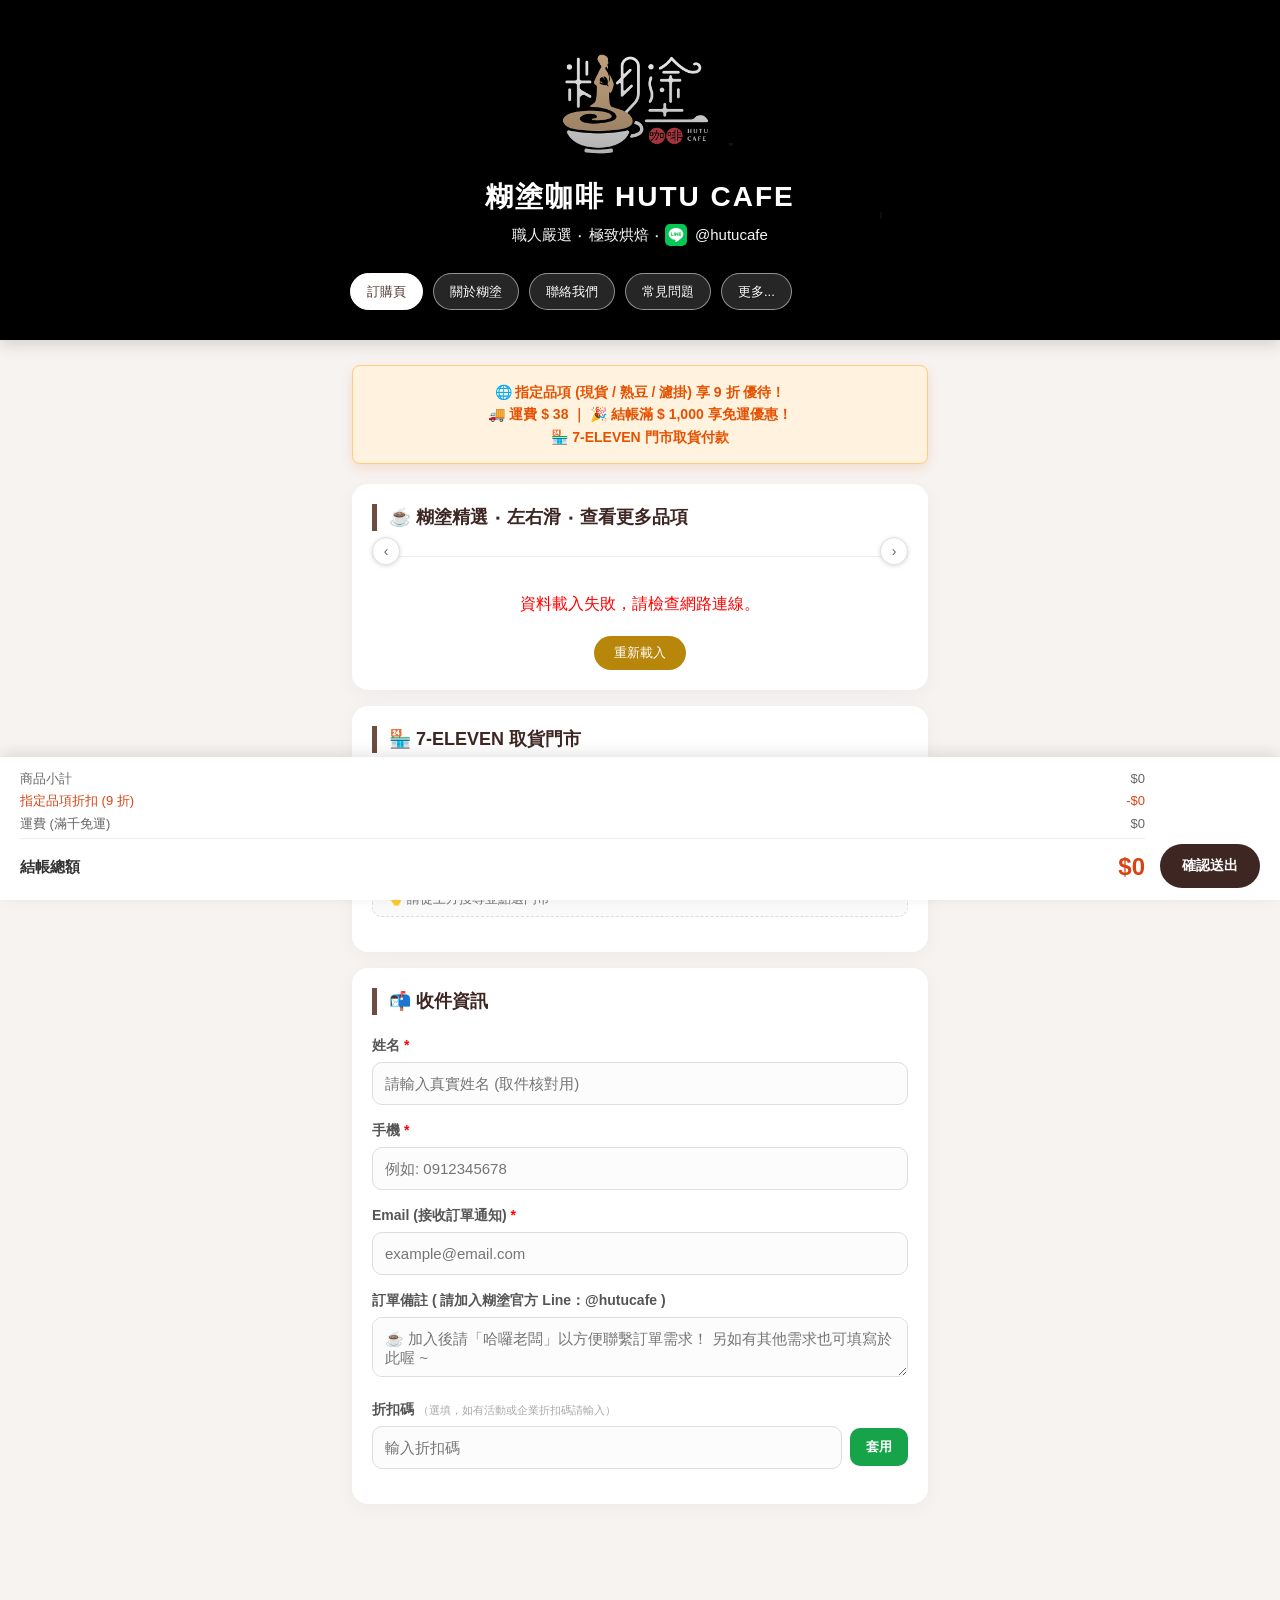
==== index.html @ 379e62fa "Update index.html" ====
<!DOCTYPE html>
<html lang="zh-TW">
<head>
    <meta charset="UTF-8">
    <meta name="viewport" content="width=device-width, initial-scale=1.0">

    <!-- ✅ 基本 SEO -->
    <title>糊塗咖啡 HUTU CAFE | 台灣精品烘豆工坊・職人手烘・線上訂購</title>
    <meta name="description" content="糊塗咖啡 HUTU CAFE，以科學數據烘焙，曾榮獲 Coffee Review 93-94 高分評鑑及咖啡烘烘烘賽事冠軍。提供衣索比亞、哥倫比亞、泰國等精品咖啡豆，支援 7-ELEVEN 門市取貨。">
    <meta name="keywords" content="糊塗咖啡,HUTU CAFE,精品咖啡,手烘咖啡,咖啡豆,烘豆,台灣咖啡,耶加雪菲,衣索比亞,哥倫比亞,線上訂購咖啡">
    <meta name="author" content="糊塗咖啡 HUTU CAFE">
    <meta name="robots" content="index, follow">
    <link rel="canonical" href="https://hutucafe.github.io/index.html">
    <link rel="sitemap" type="application/xml" href="https://hutucafe.github.io/sitemap.xml">

    <!-- ✅ Open Graph（社群/LINE 分享） -->
    <meta property="og:type" content="website">
    <meta property="og:url" content="https://hutucafe.github.io/index.html">
    <meta property="og:title" content="糊塗咖啡 HUTU CAFE | 台灣精品咖啡・職人手烘・線上訂購">
    <meta property="og:description" content="以科學數據烘焙，曾榮獲 Coffee Review 93-94 高分評鑑及咖啡烘烘烘賽事冠軍。衣索比亞、哥倫比亞、泰國精品豆，支援 7-ELEVEN 取貨。">
    <meta property="og:image" content="https://hutucafe.github.io/logo2.jpg">
    <meta property="og:image:width" content="1200">
    <meta property="og:image:height" content="1200">
    <meta property="og:image:type" content="image/jpeg">
    <meta property="og:site_name" content="糊塗咖啡 HUTU CAFE">
    <meta property="og:locale" content="zh_TW">

    <!-- ✅ Twitter Card -->
    <meta name="twitter:card" content="summary_large_image">
    <meta name="twitter:title" content="糊塗咖啡 HUTU CAFE | 台灣精品咖啡・職人手烘">
    <meta name="twitter:description" content="以科學數據烘焙，曾榮獲 Coffee Review 93-94 高分評鑑及咖啡烘烘烘賽事冠軍，衣索比亞、哥倫比亞等精品咖啡豆線上訂購。">
    <meta name="twitter:image" content="https://hutucafe.github.io/logo2.jpg">

    <!-- ✅ 結構化資料 JSON-LD（讓 Google 顯示豐富摘要） -->
    <script type="application/ld+json">
    {
      "@context": "https://schema.org",
      "@type": "Store",
      "name": "糊塗咖啡 HUTU CAFE",
      "alternateName": "HUTU CAFE 烘豆工坊",
      "url": "https://hutucafe.github.io/index.html",
      "logo": "https://hutucafe.github.io/logo2.jpg",
      "image": "https://hutucafe.github.io/logo2.jpg",
      "description": "以科學數據烘焙，曾榮獲 Coffee Review 93-94 高分評鑑及咖啡烘烘烘賽事冠軍。",
      "address": {
        "@type": "PostalAddress",
        "addressCountry": "TW"
      },
      "contactPoint": {
        "@type": "ContactPoint",
        "contactType": "customer service",
        "url": "https://line.me/ti/p/~@hutucafe"
      },
      "sameAs": [
        "https://line.me/ti/p/~@hutucafe"
      ]
    }
    </script>
    <script type="application/ld+json">
    {
      "@context": "https://schema.org",
      "@type": "ItemList",
      "name": "糊塗咖啡精品咖啡豆系列",
      "url": "https://hutucafe.github.io/index.html",
      "itemListElement": [
        { "@type": "ListItem", "position": 1, "name": "衣索比亞精品咖啡豆", "url": "https://hutucafe.github.io/index.html" },
        { "@type": "ListItem", "position": 2, "name": "哥倫比亞精品咖啡豆", "url": "https://hutucafe.github.io/index.html" },
        { "@type": "ListItem", "position": 3, "name": "巴拿馬精品咖啡豆",   "url": "https://hutucafe.github.io/index.html" },
        { "@type": "ListItem", "position": 4, "name": "肯亞精品咖啡豆",     "url": "https://hutucafe.github.io/index.html" },
        { "@type": "ListItem", "position": 5, "name": "泰國精品咖啡豆",     "url": "https://hutucafe.github.io/index.html" },
        { "@type": "ListItem", "position": 6, "name": "各國精品咖啡豆",     "url": "https://hutucafe.github.io/index.html" }
      ]
    }
    </script>

    <link rel="icon" href="logo2.jpg" type="image/jpeg">
    <style>
        /* 基礎樣式重置 */
        * { box-sizing: border-box; margin: 0; padding: 0; font-family: 'PingFang TC', 'Heiti TC', 'Noto Sans TC', sans-serif; }
        body { background-color: #f7f3f0; color: #333; line-height: 1.5; padding-bottom: 160px; }
        
        /* 頁首設計 */
        header { 
            position: relative;
            background-image: url('bg.jpg');
            background-size: auto 100%; 
            background-position: center center; 
            background-repeat: no-repeat;
            background-color: #000; 
            height: 340px; 
            display: flex;
            align-items: flex-end; 
            justify-content: center;
            padding: 20px; 
            box-shadow: 0 4px 15px rgba(0,0,0,0.15); 
            margin-bottom: 25px; 
            border-top: 6px solid #000; 
        }

        header::before {
            content: '';
            position: absolute;
            top: 0; left: 0; right: 0; bottom: 0;
            background: linear-gradient(to bottom, rgba(0,0,0,0) 10%, rgba(0,0,0,0.3) 50%, rgba(0,0,0,0.85) 100%);
        }
        
        .header-inner { 
            width: 100%;
            max-width: 600px; 
            position: relative; 
            text-align: center; 
            z-index: 1; 
            padding-bottom: 5px; 
        }

        .header-inner h1 { font-size: 28px; color: #fff; margin-bottom: 6px; letter-spacing: 2px; text-shadow: 0 2px 5px rgba(0,0,0,0.6); }
        .header-inner p { color: #f5f5f5; font-size: 15px; margin-bottom: 20px; text-shadow: 0 1px 4px rgba(0,0,0,0.6); }

        .line-link { color: inherit; text-decoration: none; transition: 0.3s; display: inline-block; }
        .line-link:hover { opacity: 0.75; transform: scale(1.02); }
        .line-img-icon { width: 22px; height: auto; vertical-align: middle; margin-right: 4px; position: relative; top: -2px; filter: drop-shadow(0 1px 2px rgba(0,0,0,0.5)); }

        /* 主導覽列 */
        .main-nav { display: flex; justify-content: flex-start; overflow-x: auto; gap: 10px; padding: 5px 10px; scrollbar-width: none; -webkit-overflow-scrolling: touch; }
        .main-nav::-webkit-scrollbar { display: none; }

        .nav-item { 
            flex: none; text-decoration: none; font-size: 13px; color: #fff; padding: 8px 16px; 
            border: 1px solid rgba(255, 255, 255, 0.5); border-radius: 20px; 
            background-color: rgba(255, 255, 255, 0.15); backdrop-filter: blur(8px); -webkit-backdrop-filter: blur(8px); 
            transition: 0.3s; white-space: nowrap; text-shadow: 0 1px 2px rgba(0,0,0,0.3);
        }
        /* 這裡新增了 .active 判斷，確保與其他頁面一致 */
        .nav-item:hover, .nav-item.active { background-color: #fff; color: #4e342e; border-color: #fff; text-shadow: none; box-shadow: 0 4px 10px rgba(0,0,0,0.2); }

        @media (max-width: 600px) {
            header { height: 280px; padding: 15px; background-size: cover; }
            .header-inner h1 { font-size: 24px; }
            .header-inner p { font-size: 13px; margin-bottom: 15px; }
            .nav-item { padding: 6px 12px; font-size: 12px; }
        }

        /* 容器與區塊 */
        .container { max-width: 600px; margin: 0 auto; padding: 0 12px; }
        .section { background: #fff; border-radius: 16px; padding: 20px; margin-bottom: 16px; box-shadow: 0 4px 20px rgba(0,0,0,0.04); }
        .section-title { font-size: 18px; font-weight: bold; border-left: 5px solid #6d4c41; padding-left: 12px; margin-bottom: 20px; color: #3e2723; }
        
        /* 產品頁籤 */
        .tabs-wrapper { position: relative; margin-bottom: 15px; }
        .tabs-container { display: flex; overflow-x: auto; border-bottom: 1px solid #eee; gap: 10px; padding-bottom: 5px; scrollbar-width: none; scroll-behavior: smooth; -webkit-overflow-scrolling: touch; cursor: grab; user-select: none; }
        .tabs-container::-webkit-scrollbar { display: none; }
        .tabs-container.dragging { cursor: grabbing; }
        .tabs-arrow { display: none; position: absolute; top: 50%; transform: translateY(-60%); background: #fff; border: 1px solid #e0e0e0; border-radius: 50%; width: 28px; height: 28px; font-size: 14px; cursor: pointer; align-items: center; justify-content: center; z-index: 5; box-shadow: 0 1px 4px rgba(0,0,0,0.15); padding: 0; color: #666; }
        .tabs-arrow:hover { background: #f5f0eb; }
        .tabs-arrow.left { left: 0; }
        .tabs-arrow.right { right: 0; }
        @media (hover: hover) and (pointer: fine) { .tabs-arrow { display: flex; } .tabs-container { padding-left: 32px; padding-right: 32px; } }
        .tab-btn { flex: none; padding: 8px 16px; background: #fff; border: 1px solid #e0e0e0; border-radius: 20px; font-size: 14px; color: #666; cursor: pointer; transition: 0.3s; }
        .tab-btn.active { background: #b8860b; color: #fff; font-weight: bold; border-color: #b8860b; }

        .promo-banner { 
            background: #fff3e0; border: 1px solid #ffcc80; color: #e65100; padding: 15px 15px; 
            border-radius: 8px; font-size: 14px; font-weight: bold; margin-bottom: 20px; 
            text-align: center; box-shadow: 0 4px 12px rgba(230, 81, 0, 0.15); line-height: 1.6; 
        }

        /* 高質感商品卡片 */
        .modern-card { 
            background: #fff; border-radius: 16px; padding: 0; margin-bottom: 14px; 
            box-shadow: 0 2px 10px rgba(0,0,0,0.03); display: flex; align-items: stretch;
            transition: 0.3s; border: 1px solid #f2f2f2; overflow: hidden;
        }
        .modern-card:hover { border-color: #e0e0e0; box-shadow: 0 6px 16px rgba(0,0,0,0.06); transform: translateY(-1px); }
        
        .card-left { flex: 1; padding-right: 12px; }
        
        /* 第一列：標題、烘焙度 */
        .card-title { font-size: 17px; font-weight: 800; color: #333; margin-bottom: 6px; display: flex; align-items: center; flex-wrap: wrap; gap: 6px; line-height: 1.4; }
        
        /* 七段烘焙度色塊 */
        .roast-badge { font-size: 12px; padding: 3px 6px; border-radius: 4px; font-weight: bold; white-space: nowrap; }
        .roast-1-el { background: #f5eedc; color: #5d4037; border: 1px solid #eaddcc; } 
        .roast-2-l { background: #e8d5c4; color: #5d4037; } 
        .roast-3-ml { background: #d2a679; color: #fff; } 
        .roast-4-m { background: #ab7a4b; color: #fff; } 
        .roast-5-md { background: #734a26; color: #fff; } 
        .roast-6-d { background: #4a2c11; color: #fff; } 
        .roast-7-ed { background: #261508; color: #fff; } 
        .roast-default { background: #eee; color: #666; }

        /* 第二列：產區｜品種｜處理法 */
        .card-meta { 
            font-size: clamp(11px, 3vw, 13px); color: #777; font-weight: 500; margin-bottom: 6px; letter-spacing: 0.3px;
            line-height: 1.4;
        }

        /* 第三列：風味標籤 */
        .card-tags { display: flex; flex-wrap: wrap; gap: 4px; align-items: center; }
        .modern-tag { font-size: clamp(10px, 2.8vw, 12px); padding: 2px 7px; border-radius: 4px; background: #fdfbf8; border: 1px solid #efe6de; color: #8a6341; white-space: nowrap; }
        
        /* 右側價格與控制鈕 */
        .card-right { display: flex; flex-direction: column; align-items: flex-end; justify-content: center; min-width: 90px; }
        .card-price { font-size: clamp(16px, 5vw, 20px); font-weight: 900; color: #b77b3b; display: flex; align-items: baseline; gap: 2px; margin-bottom: 6px; flex-wrap: wrap; }
        .card-price .unit { font-size: clamp(10px, 3vw, 11px); color: #999; font-weight: normal; }
        
        .modern-qty { display: flex; border: 1px solid #e0e0e0; border-radius: 20px; overflow: hidden; height: clamp(28px, 8vw, 34px); width: clamp(80px, 22vw, 96px); background: #fff; flex-shrink: 0; }
        .modern-qty button { flex: 1; background: transparent; border: none; font-size: clamp(15px, 4.5vw, 18px); color: #777; cursor: pointer; transition: 0.2s; display: flex; align-items: center; justify-content: center; }
        .modern-qty button:hover:not(:disabled) { background: #f5f5f5; color: #333; }
        .modern-qty button:disabled { color: #ccc; cursor: not-allowed; }
        .modern-qty input { width: clamp(32px, 8vw, 40px); text-align: center; border: none; border-left: 1px solid #e0e0e0; border-right: 1px solid #e0e0e0; font-size: clamp(12px, 3.5vw, 14px); font-weight: bold; color: #333; background: transparent; padding: 0; }

        /* 統一卡片樣式：左圖右文 */
        .modern-card { flex-direction: row !important; align-items: stretch; padding: 0 !important; overflow: hidden; }
        .card-thumb { width: clamp(100px, 28vw, 130px); min-width: clamp(100px, 28vw, 130px); flex-shrink: 0; align-self: stretch; cursor: pointer; background: #f5f0eb; display: flex; flex-direction: column; align-items: center; justify-content: flex-start; padding-top: 10px; }
        .card-thumb img { width: clamp(88px, 24vw, 112px); height: clamp(88px, 24vw, 112px); object-fit: contain; display: block; flex-shrink: 0; border-radius: 8px; }
        .card-thumb:hover img { opacity: 0.88; }
        .card-thumb-badges { width: 100%; display: flex; align-items: center; justify-content: center; gap: 3px; padding: 5px 6px 7px; flex-wrap: wrap; }
        .card-body { flex: 1; padding: 10px 12px 12px 14px; display: flex; flex-direction: column; justify-content: space-between; min-width: 0; gap: 6px; }
        .card-top-row { display: flex; align-items: flex-start; justify-content: space-between; gap: 6px; margin-bottom: 3px; }
        .card-name { font-size: clamp(13px, 3.8vw, 15.5px); font-weight: 600; color: var(--color-text-primary); line-height: 1.4; margin-bottom: 4px; }
        .card-badges { display: flex; flex-direction: row; align-items: center; gap: 4px; flex-shrink: 0; }
        .badge-roast { font-size: clamp(9px, 2.5vw, 11px); padding: 3px 8px; border-radius: 4px; font-weight: 600; background: #e8d5c4; color: #5d4037; white-space: nowrap; }
        .badge-normal { font-size: clamp(9px, 2.5vw, 11px); font-weight: 700; padding: 3px 8px; border-radius: 4px; background: #edf7ed; border: 0.5px solid #c8e6c9; color: #2e7d32; white-space: nowrap; }
        .badge-warning { font-size: clamp(9px, 2.5vw, 11px); font-weight: 700; padding: 3px 8px; border-radius: 4px; background: #ffebee; border: 0.5px solid #ffcdd2; color: #c62828; white-space: nowrap; }
        .badge-out { font-size: clamp(9px, 2.5vw, 11px); font-weight: 700; padding: 3px 8px; border-radius: 4px; background: #f5f5f5; border: 0.5px solid #ddd; color: #999; white-space: nowrap; }
        .card-bottom { display: flex; align-items: center; justify-content: space-between; gap: 8px; flex-wrap: wrap; margin-top: 2px; }
        /* Lightbox */
        .lightbox { display: none; position: fixed; inset: 0; background: rgba(0,0,0,0.75); z-index: 9999; align-items: center; justify-content: center; padding: 30px; }
        .lightbox.open { display: flex; }
                .lightbox-inner { background: #fff; border-radius: 16px; width: 100%; max-width: 400px; overflow: hidden; position: relative; max-height: 92vh; overflow-y: auto; }
        @media (hover: hover) and (pointer: fine) { .lightbox-inner { max-width: 350px; max-height: 88vh; } }
                        .lightbox-img { width: 100%; max-height: 400px; min-height: 200px; object-fit: contain; background: #f5f0eb; display: block; }
        @media (hover: hover) and (pointer: fine) { .lightbox-img { max-height: 350px; } }
        .lightbox-body { padding: 10px 16px 10px; }
        .lightbox-title { font-size: 15px; font-weight: 500; color: #333; margin-bottom: 4px; display: flex; align-items: center; flex-wrap: wrap; gap: 5px; }
        .lightbox-meta { font-size: 12px; color: #777; margin-bottom: 8px; }
        .lightbox-tags { display: flex; flex-wrap: wrap; gap: 4px; margin-bottom: 10px; }
        .lightbox-bottom { display: flex; align-items: center; justify-content: space-between; padding-top: 8px; border-top: 1px solid #f0f0f0; }
        .lightbox-price { font-size: 20px; font-weight: 500; color: #b77b3b; }
        .lightbox-price .unit { font-size: 12px; color: #999; font-weight: normal; }
        .lightbox-close { position: absolute; top: 10px; right: 12px; background: rgba(0,0,0,0.45); color: #fff; border: none; border-radius: 50%; width: 28px; height: 28px; font-size: 16px; cursor: pointer; display: flex; align-items: center; justify-content: center; z-index: 10; }
                .lightbox-nav { background: #f0e8e0; color: #6b3a2a; border: none; border-radius: 50%; width: 36px; height: 36px; font-size: 20px; cursor: pointer; display: flex; align-items: center; justify-content: center; flex-shrink: 0; transition: background 0.2s; }
        .lightbox-nav:hover { background: #e0d0c0; }
        .lightbox-nav:disabled { opacity: 0.25; cursor: default; }
        .lightbox-bottom-bar { display: flex; align-items: center; justify-content: space-between; gap: 8px; padding: 10px 14px 14px; }
        .lightbox-back { width: 180px; padding: 8px 10px; background: #6b3a2a; color: #fff; border: none; border-radius: 10px; font-size: 13px; font-weight: 500; cursor: pointer; text-align: center; }
        .lightbox-back:active { background: #4e2a1e; }

        /* 庫存狀態標籤 */
        .stock-container { margin-top: 8px; display: flex; justify-content: flex-end; width: 100%; }
        .stock-normal { background: #edf7ed; border-color: #c8e6c9; color: #2e7d32; font-weight: bold; font-size: 11px; padding: 3px 8px; border-radius: 4px; border-width: 1px; border-style: solid; white-space: nowrap; display: inline-block;}
        .stock-warning { background: #ffebee; border-color: #ffcdd2; color: #c62828; font-weight: bold; font-size: 11px; padding: 3px 8px; border-radius: 4px; border-width: 1px; border-style: solid; white-space: nowrap; display: inline-block;}
        .stock-out { background: #eeeeee; color: #999; border-color: #ccc; font-size: 11px; padding: 3px 8px; border-radius: 4px; border-width: 1px; border-style: solid; white-space: nowrap; display: inline-block;}

        /* 多規格選擇器 */
        .variant-selector { display: flex; flex-wrap: nowrap; overflow-x: auto; gap: 6px; margin: 6px 0 8px; scrollbar-width: none; -webkit-overflow-scrolling: touch; }
        .variant-selector::-webkit-scrollbar { display: none; }
        .variant-btn {
            flex-shrink: 0; font-size: clamp(11px, 3vw, 13px); font-weight: 700; padding: 4px 10px; border-radius: 20px; cursor: pointer;
            border: 2px solid #c9a96e; background: #fff; color: #7a5230; transition: all 0.18s; white-space: nowrap;
        }
        .variant-btn:hover:not(:disabled) { background: #fdf0e4; border-color: #b8860b; }
        .variant-btn.active { background: #b8860b; border-color: #b8860b; color: #fff; }
        .variant-btn:disabled { background: #f9f9f9; border-color: #eee; color: #ccc; cursor: not-allowed; text-decoration: line-through; opacity: 0.6; }

        /* 熱賣排行榜 */
        .ranking-section { margin-bottom: 14px; }
        .ranking-header {
            display: flex; align-items: center; justify-content: space-between;
            margin-bottom: 8px; flex-wrap: wrap; gap: 6px;
        }
        .ranking-title { font-size: 15px; font-weight: 700; color: #6d4c41; }
        .ranking-time-btns { display: flex; gap: 4px; }
        .ranking-time-btn {
            font-size: 11px; font-weight: 600; padding: 3px 9px;
            border-radius: 20px; cursor: pointer; border: 1.5px solid #d4b896;
            background: #fff; color: #7a5230; transition: all 0.15s;
            white-space: nowrap;
        }
        .ranking-time-btn.active { background: #b8860b; border-color: #b8860b; color: #fff; }
.ranking-cols { display: flex; gap: 8px; }
        /* ✅ 調整欄位寬度比例：熟豆給 4 等份，濾掛給 5.5 等份 */
        .ranking-col:first-child { flex: 4; min-width: 0; }
        .ranking-col:last-child { flex: 5; min-width: 0; }
        
        .ranking-col-title {
            font-size: 13px; font-weight: 700; color: #888;
            margin-bottom: 5px; letter-spacing: 0.5px;
        }
        .ranking-list { display: flex; flex-direction: column; gap: 4px; }
        .ranking-item {
            display: flex; align-items: center; gap: 5px; /* 稍微縮小內部間距以爭取空間 */
            background: #fff; border: 1px solid #ede8e2;
            border-radius: 7px; padding: 6px; /* 縮小左右內距 */
        }
        .ranking-medal { font-size: 14px; min-width: 18px; text-align: center; }
        .ranking-num {
            font-size: 12px; font-weight: 700; min-width: 18px;
            text-align: center; color: #bbb;
        }
        .ranking-name { 
            flex: 1; 
            color: #333; 
            font-weight: 500; 
            line-height: 1.3; 
            /* ✅ 使用 clamp 讓字體依據螢幕寬度微調，最小 11px，最大 13px */
            font-size: clamp(11px, 3.2vw, 13px);
            word-break: break-word; /* 確保超長字串能正常換行不撐破版面 */
        }
        .ranking-empty { font-size: 13px; color: #bbb; padding: 6px 0; }

        /* 送出確認 modal */
        .confirm-modal-content {
            background: #fff; border-radius: 16px; padding: 20px 18px;
            max-height: 80vh; overflow-y: auto; width: 100%; max-width: 420px;
        }
        .confirm-item-row { display: flex; justify-content: space-between; padding: 6px 0; border-bottom: 1px solid #f0ece6; font-size: 13px; }
        .confirm-total-row { display: flex; justify-content: space-between; font-size: 15px; font-weight: 700; color: #3e2723; padding-top: 10px; margin-top: 4px; border-top: 2px solid #d7ccc8; }
        @keyframes cartFlash {
            0%   { background: #fff8e1; transform: scale(1.04); }
            100% { background: transparent; transform: scale(1); }
        }
        .cart-flash { animation: cartFlash 0.35s ease-out; }
        .cart-badge {
            display: none; position: fixed; bottom: 180px; right: 16px; z-index: 1100;
            background: #3e2723; color: #fff; border-radius: 50px;
            padding: 8px 14px; font-size: 13px; font-weight: 700;
            box-shadow: 0 3px 12px rgba(0,0,0,0.25); cursor: pointer;
            transition: transform 0.2s; align-items: center; gap: 6px;
        }
        .cart-badge:active { transform: scale(0.95); }
        .cart-badge-count {
            background: #b8860b; color: #fff; border-radius: 50%;
            width: 20px; height: 20px; font-size: 11px; font-weight: 900;
            display: flex; align-items: center; justify-content: center;
        }
        .modern-card.is-sold-out { opacity: 0.90; }
        .modern-card.is-sold-out .card-thumb img { filter: grayscale(45%); }
        .modern-card.is-sold-out .card-name { color: #aaa; }
        .modern-card.is-sold-out .card-price { color: #bbb; }
        .sold-out-overlay {
            position: absolute; inset: 0;
            background: rgba(0,0,0,0.13);
            display: flex; align-items: center; justify-content: center;
            border-radius: 8px 8px 0 0;
        }
        .sold-out-overlay span {
            background: rgba(90,60,30,0.60);
            color: #fff; font-size: 11.5px; font-weight: 700;
            padding: 4px 12px; border-radius: 20px;
            letter-spacing: 1.5px; backdrop-filter: blur(2px);
        }
        .card-thumb { position: relative; }

        /* 頁籤說明區塊 */
        @keyframes noteSlideIn {
            from { opacity: 0; transform: translateY(-10px); }
            to   { opacity: 1; transform: translateY(0); }
        }
        @keyframes noteGlow {
            0%   { box-shadow: 0 2px 8px rgba(184,134,11,0.15); background: linear-gradient(135deg, #fdf3e3 0%, #fde9c4 100%); }
            30%  { box-shadow: 0 0 24px rgba(184,134,11,0.7); background: linear-gradient(135deg, #fff3c0 0%, #ffe082 100%); }
            70%  { box-shadow: 0 0 24px rgba(184,134,11,0.7); background: linear-gradient(135deg, #fff3c0 0%, #ffe082 100%); }
            100% { box-shadow: 0 2px 8px rgba(184,134,11,0.15); background: linear-gradient(135deg, #fdf3e3 0%, #fde9c4 100%); }
        }
        .tab-note {
            border: 1px solid #d4a843;
            border-left: 4px solid #b8860b;
            border-radius: 10px;
            padding: 13px 16px 13px 14px;
            margin-bottom: 16px;
            font-size: 13.5px;
            font-weight: 500;
            color: #4a3000;
            line-height: 1.7;
            white-space: pre-wrap;
            display: none;
            position: relative;
            background: linear-gradient(135deg, #fdf3e3 0%, #fde9c4 100%);
            box-shadow: 0 2px 8px rgba(184,134,11,0.15);
        }
        .tab-note.visible {
            display: flex;
            align-items: flex-start;
            gap: 10px;
            animation: noteSlideIn 0.25s ease-out, noteGlow 1s ease-in-out 0.15s;
        }
        .tab-note-icon { font-size: 22px; flex-shrink: 0; margin-top: 1px; }
        .tab-note-text { flex: 1; }

        /* 載入動畫 */
        .loader-container { display: flex; flex-direction: column; align-items: center; justify-content: center; padding: 40px 0; color: #8d6e63; }
        .spinner { width: 40px; height: 40px; border: 4px solid #f3e5f5; border-top: 4px solid #8d6e63; border-radius: 50%; animation: spin 1s linear infinite; margin-bottom: 15px; }
        @keyframes spin { 0% { transform: rotate(0deg); } 100% { transform: rotate(360deg); } }

        /* 表單樣式 */
        .form-group { margin-bottom: 15px; position: relative; }
        .form-group label { display: block; margin-bottom: 6px; font-size: 14px; font-weight: bold; color: #555; }
        .form-group input, .form-group textarea { width: 100%; padding: 12px; border: 1px solid #ddd; border-radius: 10px; font-size: 15px; background: #fcfcfc; transition: 0.3s; }
        .form-group input:focus, .form-group textarea:focus { outline: none; border-color: #8d6e63; background: #fff; }
        .form-group input[readonly] { background: #f0f0f0; color: #888; cursor: not-allowed; }
        
        .suggestions-list { position: absolute; top: 100%; left: 0; right: 0; background: #fff; border: 1px solid #ddd; border-top: none; max-height: 200px; overflow-y: auto; z-index: 100; list-style: none; border-radius: 0 0 8px 8px; box-shadow: 0 4px 12px rgba(0,0,0,0.1); display: none; margin-top: -4px; }
        .suggestions-list li { padding: 12px; border-bottom: 1px solid #f9f9f9; cursor: pointer; font-size: 14px; line-height: 1.4; }
        .suggestions-list li:hover { background: #fdf8f5; }

        /* 底部結帳列 */
        .bottom-bar { position: fixed; bottom: 0; left: 0; right: 0; background: #fff; padding: 12px 20px; box-shadow: 0 -4px 15px rgba(0,0,0,0.1); display: flex; justify-content: space-between; align-items: flex-end; z-index: 1000; }
        .bottom-bar .total-info { flex: 1; margin-right: 15px; }
        .calc-row { display: flex; justify-content: space-between; font-size: clamp(10px, 3.2vw, 13px); color: #666; margin-bottom: 3px; }
        .calc-row.text-red { color: #d84315; }
        .calc-row.total-row { border-top: 1px solid #eee; margin-top: 5px; padding-top: 10px; align-items: center; }
        .total-label { font-size: clamp(12px, 3.5vw, 15px); font-weight: bold; color: #333; }
        .total-amt { font-size: clamp(16px, 5.5vw, 24px); font-weight: bold; color: #d84315; }
        
        .bottom-bar button { background: #3e2723; color: #fff; border: none; padding: 11px 22px; border-radius: 25px; font-size: clamp(12px, 3.5vw, 14px); font-weight: bold; cursor: pointer; transition: 0.3s; height: 44px; }
        .bottom-bar button:disabled { background: #aaa; cursor: not-allowed; }
        
        #store-status { font-size: 12px; margin-top: 6px; display: block; color: #888; }
        .footer-logo-section { text-align: center; padding: 10px 20px 40px; }
        .footer-logo { width: 270px; max-width: 100%; height: auto; mix-blend-mode: multiply; }

        /* 自訂彈出視窗 */
        .custom-modal { display: none; position: fixed; z-index: 2000; left: 0; top: 0; width: 100%; height: 100%; background-color: rgba(0,0,0,0.6); align-items: center; justify-content: center; padding: 20px; backdrop-filter: blur(3px); }
        .custom-modal.open { display: flex; }
        .modal-content { background-color: #3e2723; color: #fcfcfc; border-radius: 12px; padding: 25px; width: 100%; max-width: 400px; box-shadow: 0 5px 20px rgba(0,0,0,0.3); }
        .modal-content h3 { color: #fff; margin-bottom: 12px; font-size: 18px; border-bottom: 1px solid rgba(255,255,255,0.2); padding-bottom: 12px; text-align: center;}
        .modal-content pre { font-family: inherit; white-space: pre-wrap; font-size: 14px; line-height: 1.6; margin-bottom: 20px; color: #f7f3f0; }
        .modal-content button { background: #d84315; color: #fff; border: none; padding: 12px 0; width: 100%; border-radius: 25px; font-size: 16px; font-weight: bold; cursor: pointer; transition: 0.3s; }
        .modal-content button:hover { background: #bf360c; }
    </style>
</head>
<body>

    <header>
        <div class="header-inner">
            <h1>糊塗咖啡 HUTU CAFE</h1>
            <p>職人嚴選 ‧ 極致烘焙 ‧ 
                <a href="https://lin.ee/6oPqPhD" target="_blank" class="line-link">
                    <img src="line_logo.svg" alt="LINE" class="line-img-icon">
                    @hutucafe
                </a>
            </p>
            
            <nav class="main-nav">
                <a href="index.html" class="nav-item active">訂購頁</a>
                <a href="abouthutu.html" class="nav-item">關於糊塗</a>
                <a href="contactus.html" class="nav-item">聯絡我們</a>
                <a href="faq.html" class="nav-item">常見問題</a>
                <a href="more.html" class="nav-item">更多...</a>
            </nav>
        </div>
    </header>

    <div class="container">
        <div class="promo-banner">
            🌐 指定品項 (現貨 / 熟豆 / 濾掛) 享 <span id="ui-banner-discount"></span> 優待！ <br>
            🚚 運費 $ <span id="ui-banner-fee"></span> ｜ 🎉  結帳滿 $ <span id="ui-banner-free"></span> 享免運優惠！ <br>
            🏪 7-ELEVEN 門市取貨付款
        </div>

        <div id="ranking-section" class="ranking-section" style="display:none;">
            <div class="ranking-header">
                <span class="ranking-title">🔥 熱賣排行</span>
                <div class="ranking-time-btns">
                    <button class="ranking-time-btn" onclick="switchRankingTime(7, this)">7天</button>
                    <button class="ranking-time-btn active" onclick="switchRankingTime(30, this)">30天</button>
                    <button class="ranking-time-btn" onclick="switchRankingTime(90, this)">90天</button>
                    <button class="ranking-time-btn" onclick="switchRankingTime(0, this)">全部</button>
                </div>
            </div>
            <div class="ranking-cols">
                <div class="ranking-col">
                    <div class="ranking-col-title">☕ 熟豆</div>
                    <div id="ranking-roasted" class="ranking-list"></div>
                </div>
                <div class="ranking-col">
                    <div class="ranking-col-title">🧃 濾掛</div>
                    <div id="ranking-drip" class="ranking-list"></div>
                </div>
            </div>
        </div>

        <div class="section">
            <div class="section-title">☕ 糊塗精選 ‧ 左右滑 ‧ 查看更多品項</div>
            <div class="tabs-wrapper">
                <button class="tabs-arrow left" id="tabs-arrow-left" onclick="scrollTabs(-1)">‹</button>
                <div id="tabs-container" class="tabs-container"></div>
                <button class="tabs-arrow right" id="tabs-arrow-right" onclick="scrollTabs(1)">›</button>
            </div>
            <div id="tab-note" class="tab-note"></div>
            <div id="product-list">
                <div class="loader-container">
                    <div class="spinner"></div>
                    <p>正在為您準備最新豆單...</p>
                </div>
            </div>
        </div>

        <div class="section">
            <div class="section-title">🏪 7-ELEVEN 取貨門市</div>

            <!-- 搜尋列 -->
            <div class="form-group" style="margin-bottom:6px;">
                <label>門市搜尋 <span style="color:red">*</span>
                    <span style="font-size:11px; color:#aaa; font-weight:400; margin-left:4px;">輸入門市名稱、店號或地址</span>
                </label>
                <div style="display:flex; gap:8px; align-items:center;">
                    <input type="text" id="store-search" placeholder="🔍  例：集寶、142917、台北市中正區..." autocomplete="off" style="flex:1;">
                    <button type="button" id="nearby-btn" onclick="showFavAndNearby()"
                        style="flex-shrink:0; padding:9px 12px; background:#fff8f0; color:#b8860b;
                               border:1.5px solid #e8c97a; border-radius:10px; font-size:12px;
                               font-weight:700; cursor:pointer; white-space:nowrap; line-height:1.3;">
                        ⭐常用<br>📍附近
                    </button>
                </div>
                <span id="store-status" style="font-size:11px;"></span>
                <ul id="store-suggestions" class="suggestions-list"></ul>
            </div>

            <!-- 已選門市 -->
            <div class="form-group" style="margin-top:4px;">
                <input type="text" id="store-info" readonly placeholder="👆 請從上方搜尋並點選門市"
                    style="background:#fafafa; color:#555; font-size:13px; border:1.5px dashed #ddd; border-radius:10px; padding:10px 14px;">
                <input type="hidden" id="selected-store-id">
            </div>
        </div>

        <div class="section">
            <div class="section-title">📬 收件資訊</div>
            <div class="form-group">
                <label>姓名 <span style="color:red">*</span></label>
                <input type="text" id="buyer-name" placeholder="請輸入真實姓名 (取件核對用)" oninput="onNameInput()">
                <span id="vip-badge" style="display:none; margin-top:4px; font-size:12px; font-weight:700; color:#2e7d32; background:#e8f5e9; border-radius:12px; padding:2px 10px;"></span>
            </div>
            <div class="form-group">
                <label>手機 <span style="color:red">*</span></label>
                <input type="tel" id="buyer-phone" placeholder="例如: 0912345678" maxlength="10" oninput="onPhoneInput()">
                <span id="phone-hint" style="font-size:11px; margin-top:3px; display:none;"></span>
            </div>
            <div class="form-group">
                <label>Email (接收訂單通知) <span style="color:red">*</span></label>
                <input type="email" id="buyer-email" placeholder="example@email.com" required oninput="onEmailInput()">
                <span id="email-hint" style="font-size:11px; margin-top:3px; display:none;"></span>
            </div>
            <div class="form-group">
                <label>訂單備註 ( 請加入糊塗官方 Line：@hutucafe )</label>
                <textarea id="buyer-notes" rows="2" placeholder="☕ 加入後請「哈囉老闆」以方便聯繫訂單需求！ 另如有其他需求也可填寫於此喔 ~ "></textarea>
            </div>
            <div class="form-group" id="coupon-area">
                <label>折扣碼 <span style="font-size:11px;font-weight:400;color:#aaa;">（選填，如有活動或企業折扣碼請輸入）</span></label>
                <div style="display:flex;gap:8px;align-items:center;">
                    <input type="text" id="coupon-input" placeholder="輸入折扣碼" style="flex:1;text-transform:uppercase;" oninput="this.value=this.value.toUpperCase()">
                    <button type="button" onclick="validateCouponInput()" id="coupon-validate-btn"
                        style="flex-shrink:0;padding:10px 16px;background:#16a34a;color:#fff;border:none;border-radius:10px;font-size:13px;font-weight:700;cursor:pointer;white-space:nowrap;">
                        套用
                    </button>
                </div>
                <div id="coupon-status" style="font-size:12px;margin-top:5px;display:none;"></div>
            </div>
        </div>
        
        <div class="footer-logo-section">
            <img src="logo.jpg" alt="糊塗咖啡 LINE QR Code" class="footer-logo">
        </div>
    </div>

    <div class="bottom-bar">
        <div class="total-info">
            <div id="cart-summary-link" style="display:none; margin-bottom:8px;">
                <span onclick="openCartSummary()" style="font-size:13px; font-weight:700; color:#b8860b; cursor:pointer; display:flex; align-items:center; gap:5px;">
                    🛒 已選 <span id="display-qty-label">0</span> 件・<span style="text-decoration:underline;">查看已選購品項</span>
                </span>
            </div>
            <div class="calc-row"><span class="label">商品小計</span><span id="display-original">$0</span></div>
            <div class="calc-row text-red"><span class="label">指定品項折扣 (<span id="ui-bottom-discount"></span>)</span><span id="display-discount">-$0</span></div>
            <div class="calc-row"><span class="label">運費 (滿千免運)</span><span id="display-shipping">$0</span></div>
            <div class="calc-row total-row">
                <span class="total-label">結帳總額</span>
                <span class="total-amt">$0</span>
            </div>
        </div>
        <div style="display:flex; flex-direction:column; align-items:center; gap:8px;">
            <button id="submit-btn" onclick="submitOrder()">確認送出</button>
            <button id="clear-cart-btn" onclick="clearCart()" style="background:transparent; color:#aaa; border:none; font-size:12px; cursor:pointer; padding:2px 0; text-decoration:underline; display:none;">🗑 清空購物車</button>
        </div>
    </div>

    <div id="confirm-order-modal" class="custom-modal">
        <div class="confirm-modal-content">
            <h3 style="margin:0 0 14px; font-size:16px; color:#3e2723;">📋 確認訂單</h3>
            <div id="confirm-order-body"></div>
            <div style="display:flex; gap:10px; margin-top:16px;">
                <button onclick="closeConfirmModal()" style="flex:1; padding:11px; background:#f5f0eb; color:#5d4037; border:none; border-radius:10px; font-size:14px; font-weight:600; cursor:pointer;">返回修改</button>
                <button onclick="doSubmitOrder()" id="confirm-submit-btn" style="flex:2; padding:11px; background:#3e2723; color:#fff; border:none; border-radius:10px; font-size:14px; font-weight:700; cursor:pointer;">✅ 確認送出</button>
            </div>
        </div>
    </div>

    <div id="cart-summary-modal" class="custom-modal">
        <div class="modal-content" style="max-height:80vh; overflow-y:auto; padding:20px 18px 16px; background:#fff; color:#333;">
            <h3 style="margin:0 0 14px; font-size:16px; color:#4a2c11; border-bottom:1px solid #f0ece6; padding-bottom:10px;">📋 已選購品項</h3>
            <div id="cart-summary-list"></div>
            <button onclick="closeCartSummary()" style="margin-top:14px; width:100%; padding:10px; background:#b8860b; color:#fff; border:none; border-radius:10px; font-size:14px; font-weight:600; cursor:pointer;">關閉</button>
        </div>
    </div>

    <div id="success-modal" class="custom-modal">
        <div class="modal-content">
            <h3>🎉 訂單已成功送出！</h3>
            <pre id="modal-msg"></pre>
            <a href="faq.html" style="display:block; text-align:center; margin-bottom:12px; font-size:13px; color:#b8860b; text-decoration:none;">
                📦 想查詢訂單狀態？點此查詢訂單 →
            </a>
            <button onclick="closeModal()">確定並返回</button>
        </div>
    </div>

    <script>
        // ... (以下 JavaScript 代碼保持不變)
        // ==========================================
        // ⚙️ 糊塗咖啡 商店核心設定區
        // ==========================================
        let SHOP_CONFIG = {
            discountRate: 0.9,
            discountName: "9 折",
            freeShippingThreshold: 1000,
            shippingFee: 38
        };

        function applyShopConfig() {
            document.getElementById('ui-banner-discount').textContent = SHOP_CONFIG.discountName;
            document.getElementById('ui-banner-fee').textContent = SHOP_CONFIG.shippingFee;
            document.getElementById('ui-banner-free').textContent = Number(SHOP_CONFIG.freeShippingThreshold).toLocaleString();
            document.getElementById('ui-bottom-discount').textContent = SHOP_CONFIG._vipName || SHOP_CONFIG.discountName;
        }

        function applyRemoteConfig(shopConfig) {
            if (!shopConfig) return;
            if (shopConfig['折扣比率'])     SHOP_CONFIG.discountRate          = parseFloat(shopConfig['折扣比率']);
            if (shopConfig['折扣顯示名稱']) SHOP_CONFIG.discountName          = shopConfig['折扣顯示名稱'];
            if (shopConfig['免運門檻'])     SHOP_CONFIG.freeShippingThreshold = parseInt(shopConfig['免運門檻']);
            if (shopConfig['運費'])         SHOP_CONFIG.shippingFee           = parseInt(shopConfig['運費']);
            applyShopConfig();
            calculateTotal(); 
        }

        // VIP / 企業折扣清單（vipList 保留變數但伺服器已不再回傳實際姓名電話資料，VIP比對改由 checkVip 伺服器端處理）
        let vipList = [];
        let vipEnabled = true;
        let corpList = [];

        function applyVipList(list, enabled, corps) {
            vipList   = list  || [];
            vipEnabled = (enabled !== false);
            corpList  = corps || [];
        }

        // 取得實際折扣率（擇優：VIP啟用 且 VIP比活動更優惠 才用 VIP）
        function _getActiveRate() {
            if (vipEnabled && SHOP_CONFIG._vipRate !== null && SHOP_CONFIG._vipRate !== undefined
                && SHOP_CONFIG._vipRate < SHOP_CONFIG.discountRate) {
                return SHOP_CONFIG._vipRate;
            }
            return SHOP_CONFIG.discountRate;
        }

        // 取得實際折扣顯示名稱（VIP 才加「VIP 享」前綴）
        function _getActiveDiscountName() {
            if (vipEnabled && SHOP_CONFIG._vipRate !== null && SHOP_CONFIG._vipRate !== undefined
                && SHOP_CONFIG._vipRate < SHOP_CONFIG.discountRate) {
                return 'VIP 享' + (SHOP_CONFIG._vipName || '');
            }
            return SHOP_CONFIG.discountName;
        }

        // 姓名或電話輸入時即時比對 VIP
        function onNameInput() { _checkVip(); }

        // ── 🎟 折扣碼邏輯 ─────────────────────────────────────────
        let _activeCoupon = null; // { code, discountType, discountValue, displayName }

        function _couponDiscountAmt(discountSubtotal, allTotal) {
            // 折數：只對指定品項；現金：對全部品項
            if (!_activeCoupon) return 0;
            if (_activeCoupon.discountType === '金額') {
                return Math.min(parseFloat(_activeCoupon.discountValue)||0, allTotal || discountSubtotal);
            }
            return Math.ceil(Math.round(discountSubtotal * (1 - (parseFloat(_activeCoupon.discountValue)||1)) * 1e10) / 1e10);
        }

        function _applyValidCoupon(code, data, statusEl) {
            _activeCoupon = { code, discountType: data.discountType, discountValue: data.discountValue, minOrder: data.minOrder || 0, expiry: data.expiry || '', displayName: data.displayName || code };
            const _rate = parseFloat(data.discountValue) || 0;
            const _rateDisp = (Math.round(_rate * 100) % 10 === 0)
                ? Math.round(_rate * 10) + '折'
                : Math.round(_rate * 100) + '折';
            const desc = data.discountType === '金額'
                ? '折抵 $' + data.discountValue + ' 元'
                : _rateDisp + '優惠';
            const minOrder = data.minOrder || 0;
            // 先計算目前購物車小計，判斷是否達低消
            let curSubtotal = 0;
            for (let uid in cart) {
                if (cart[uid].qty > 0) curSubtotal += cart[uid].qty * parseInt(cart[uid].product['售價'] || 0);
            }
            if (minOrder > 0 && curSubtotal < minOrder) {
                // 未達低消：顯示警示，但先儲存折扣碼（等商品夠了自動套用）
                const expHint2 = _activeCoupon.expiry ? '・期限 ' + _activeCoupon.expiry : '';
                statusEl.innerHTML = '⚠️ 折扣碼 <strong>' + code + '</strong> 已登記：' + _activeCoupon.displayName + '（' + desc + expHint2 + '）<br>低消 $' + minOrder + '，目前消費 $' + curSubtotal + ' 尚未達標，請繼續加購';
                statusEl.style.color = '#b45309';
            } else {
                // 達標：顯示套用成功
                const minHint    = minOrder > 0 ? '・低消 $' + minOrder : '';
                const expiryHint = _activeCoupon.expiry ? '・期限 ' + _activeCoupon.expiry : '';
                statusEl.innerHTML = '✅ 折扣碼 <strong>' + code + '</strong> 已套用：' + _activeCoupon.displayName + '（' + desc + minHint + expiryHint + '）';
                statusEl.style.color = '#15803d';
            }
            statusEl.style.display = 'block';
            calculateTotal();
        }

        async function validateCouponInput() {
            const code = document.getElementById('coupon-input').value.trim().toUpperCase();
            const btn  = document.getElementById('coupon-validate-btn');
            const statusEl = document.getElementById('coupon-status');
            if (!code) { alert('請輸入折扣碼'); return; }
            btn.disabled = true; btn.textContent = '驗證中...';
            // 先顯示查詢中狀態
            statusEl.innerHTML = '🔍 折扣碼查詢中，請稍候...';
            statusEl.style.color = '#b45309';
            statusEl.style.display = 'block';
            try {
                const res  = await fetch(GAS_URL + '?action=validateCoupon&code=' + encodeURIComponent(code), { cache: 'no-store' });
                const data = await res.json();
                if (data.result === 'valid') {
                    _applyValidCoupon(code, data, statusEl);
                } else if (data.result === 'used') {
                    _activeCoupon = null;
                    statusEl.textContent = '⚠️ 此折扣碼已使用過，無法重複使用';
                    statusEl.style.color = '#b45309';
                    statusEl.style.display = 'block';
                    calculateTotal();
                } else if (data.result === 'expired') {
                    _activeCoupon = null;
                    statusEl.textContent = '⏰ 此折扣碼已超過使用期限';
                    statusEl.style.color = '#b45309';
                    statusEl.style.display = 'block';
                    calculateTotal();
                } else {
                    _activeCoupon = null;
                    statusEl.textContent = '❌ ' + (data.message || '折扣碼無效');
                    statusEl.style.color = '#dc2626';
                    statusEl.style.display = 'block';
                    calculateTotal();
                }
            } catch(err) {
                statusEl.textContent = '⚠️ 驗證失敗，請稍後再試';
                statusEl.style.color = '#c62828';
                statusEl.style.display = 'block';
            } finally {
                btn.disabled = false; btn.textContent = '套用';
            }
        }

        // 頁面載入期間先不查 VIP，避免跟豆單等請求在 GAS 排隊互卡。
        // 還原上次收件資訊時會觸發 onPhoneInput()，這個旗標讓那次查詢被跳過，
        // 改由載入完成後統一補查一次。
        let _vipCheckSuppressed = true;
        // 保險：萬一載入流程拖很久或卡住，最多 10 秒後就解除封鎖「並實際查一次」。
        // 先前只解除封鎖卻沒觸發查詢，遇到載入 25 秒的情況，
        // 整場就不會查 VIP，折扣自然不會出現。
        setTimeout(() => {
            if (!_vipCheckSuppressed) return; // 已由正常流程解除，不重複
            _vipCheckSuppressed = false;
            try { _checkVip(); } catch (e) {}
        }, 10000);

        function onPhoneInput() {
            _checkVip();
            const phone = document.getElementById('buyer-phone').value.trim();
            const hint = document.getElementById('phone-hint');
            if (!phone) { hint.style.display = 'none'; return; }
            const valid = /^09\d{8}$/.test(phone);
            hint.style.display = 'inline';
            hint.textContent = valid ? '✅ 格式正確' : '⚠️ 請輸入 09 開頭的 10 位數字';
            hint.style.color = valid ? '#2e7d32' : '#c62828';
        }

        function onEmailInput() {
            const email = document.getElementById('buyer-email').value.trim();
            const hint = document.getElementById('email-hint');
            if (!email) { hint.style.display = 'none'; return; }
            const valid = /^[^\s@]+@[^\s@]+\.[^\s@]+$/.test(email);
            hint.style.display = 'inline';
            hint.textContent = valid ? '✅ 格式正確' : '⚠️ 請確認 Email 格式（需包含 @ 與網域）';
            hint.style.color = valid ? '#2e7d32' : '#c62828';
        }

        // ★ VIP比對改為問伺服器（避免整包VIP名單下載到瀏覽器）
        // 只有電話號碼打滿正確格式時才發送請求（debounce 400ms），不會每打一個字就發一次
        let _vipCheckTimer = null;
        let _vipCheckSeq = 0; // 避免使用者持續輸入時，舊的回應蓋掉新的結果

        function _checkVip() {
            // 載入期間跳過（避免與豆單載入在 GAS 互相排隊），載入完成後會統一補查一次
            if (_vipCheckSuppressed) return;
            const name  = document.getElementById('buyer-name').value.trim();
            const phone = document.getElementById('buyer-phone').value.trim();
            const cleanPhone = phone.replace(/[^0-9]/g, '');

            // 姓名或電話格式不完整，直接視為非VIP，不需要詢問伺服器
            if (!name || !/^09\d{8}$/.test(cleanPhone)) {
                SHOP_CONFIG._vipRate = null;
                SHOP_CONFIG._vipName = null;
                _refreshVipUI();
                return;
            }

            clearTimeout(_vipCheckTimer);
            const seq = ++_vipCheckSeq;
            _vipCheckTimer = setTimeout(() => {
                fetchWithRetry(GAS_URL + '?action=checkVip&name=' + encodeURIComponent(name) + '&phone=' + encodeURIComponent(cleanPhone), 1, 400, 35000, 38000)
                    .then(data => {
                        if (seq !== _vipCheckSeq) return; // 使用者已經又輸入了，這筆回應是舊的，捨棄
                        if (data.isVip && vipEnabled) {
                            SHOP_CONFIG._vipRate = data.rate;
                            SHOP_CONFIG._vipName = data.displayName || ('VIP ' + Math.round(data.rate * 10) + '折');
                        } else {
                            SHOP_CONFIG._vipRate = null;
                            SHOP_CONFIG._vipName = null;
                        }
                        _refreshVipUI();
                    })
                    .catch((err) => {
                        // ⚠️ 原本這裡是靜默「當作非VIP」，導致 GAS 忙碌或回 404 時，
                        //    VIP 客人的折扣就默默不見了。現在改成：重試都失敗才放棄，
                        //    並且「保留原本狀態」而不是強制清成非VIP，同時留下紀錄方便追查。
                        if (seq !== _vipCheckSeq) return;
                        console.warn('[糊塗VIP] 查詢失敗，維持原本折扣狀態不變（' + err.message + '）');
                    });
            }, 400);
        }

        function _refreshVipUI() {
            const vipEl = document.getElementById('vip-badge');
            const discountLabelEl = document.getElementById('ui-bottom-discount');

            // 擇優：VIP 折扣比活動折扣更好才顯示 VIP badge
            const isVipApplied = vipEnabled && SHOP_CONFIG._vipRate !== null
                && SHOP_CONFIG._vipRate < SHOP_CONFIG.discountRate;

            if (vipEl) {
                if (isVipApplied) {
                    vipEl.textContent = '🎖️ VIP 享' + SHOP_CONFIG._vipName;
                    vipEl.style.display = 'inline-block';
                } else {
                    vipEl.style.display = 'none';
                }
            }
            if (discountLabelEl) discountLabelEl.textContent = _getActiveDiscountName();
            calculateTotal();
        }

        applyShopConfig();

        const GAS_URL = 'https://script.google.com/macros/s/AKfycbzXbT-x0OFIAPf0_M0S0AKYIiIhyYJIprf01NX63qyQvChrjbVm7JDxciL29LhaU9hUJw/exec';

        // 共用的重試機制：失敗時漸進延遲重試，避免單次網路瞬斷或快取剛好過期
        // 就直接判死刑、要求使用者手動重新整理頁面。
        // 每次嘗試都有 timeout，因為 GAS 偶爾會「卡住不回應」而不是回傳錯誤，
        // 沒有 timeout 的話會永遠等下去、重試永遠不會觸發。
        // 註：這裡的 abort 一律視為「失敗要重試」，與訂單送出的處理方式相反——
        // 因為這幾支都是唯讀查詢（GET），重試不會有副作用，不像訂單可能重複寫入。
        // deadlineMs：整體時間上限。無論重試幾次，總等待都不會超過這個值。
        // 這是避免「逾時疊加逾時」的關鍵——之前就是因為沒有總上限，
        // 多層重試串起來變成 40 幾秒。
        // ⚠️ GAS 專用的重試策略（與一般 API 相反）
        //
        // 關鍵事實：中斷 fetch 只取消「瀏覽器的等待」，不會取消 Google 伺服器端
        // 已經在跑的執行。所以在冷啟動時把請求砍掉重來，等於：
        //   第1次仍佔著容器 → 第2次排在它後面 → 反而更慢（實測 9秒失敗 + 12秒才成功）
        //
        // 因此規則是：
        //   • 逾時／中斷 → 絕不重試（重試只會製造第二個排隊請求，讓情況更糟）
        //   • 快速失敗的 404/5xx → 才重試（那是路由抖動，伺服器是好的）
        //   • 逾時本身設得寬鬆，讓冷啟動有機會自己跑完
        async function fetchWithRetry(url, retries = 1, delayMs = 400, timeoutMs = 25000, deadlineMs = 28000) {
            const shortName = url.replace(/^.*\/exec/, 'GAS').slice(0, 90);
            const startedAt = Date.now();
            let lastErr = new Error('未執行');

            for (let attempt = 0; attempt <= retries; attempt++) {
                const remaining = deadlineMs - (Date.now() - startedAt);
                if (remaining <= 500) {
                    console.warn(`[糊塗重試] ${shortName} 已達總時間上限 ${deadlineMs}ms，停止`);
                    throw lastErr;
                }
                const thisTimeout = Math.min(timeoutMs, remaining);

                const controller = new AbortController();
                let timedOut = false;
                const timeoutId = setTimeout(() => { timedOut = true; controller.abort(); }, thisTimeout);
                const t0 = Date.now();
                try {
                    const res = await fetch(url, { cache: 'no-store', signal: controller.signal });
                    clearTimeout(timeoutId);
                    if (!res.ok) throw new Error('HTTP ' + res.status);
                    const json = await res.json();
                    if (attempt > 0) {
                        console.log(`[糊塗重試] ${shortName} 第${attempt + 1}次成功，本次耗時 ${Date.now() - t0}ms`);
                    }
                    return json;
                } catch (e) {
                    clearTimeout(timeoutId);
                    lastErr = e;
                    const took = Date.now() - t0;
                    console.warn(`[糊塗重試] ${shortName} 第${attempt + 1}次失敗（${e.message}），耗時 ${took}ms`);

                    if (attempt === retries) throw e;

                    // ① 逾時／中斷：伺服器可能還在處理，重試只會排隊排更久 → 直接放棄
                    if (timedOut || e.name === 'AbortError') {
                        console.warn(`[糊塗重試] ${shortName} 屬於逾時，不再重試（避免與仍在執行的請求互相排隊）`);
                        throw e;
                    }
                    // ② 慢速失敗（>3秒才失敗）：伺服器正在塞車，重試同樣無益
                    const isTransient = /HTTP 404|HTTP 5\d\d/.test(e.message);
                    if (!isTransient || took >= 3000) {
                        console.warn(`[糊塗重試] ${shortName} 屬於伺服器忙碌，不再重試`);
                        throw e;
                    }
                    // ③ 只有「快速失敗的 404/5xx」才重試：那是路由抖動，短暫冷靜後通常就好
                    await new Promise(r => setTimeout(r, delayMs));
                }
            }
            throw lastErr;
        }

        const CACHE_KEY         = 'hutucafe_products_v1';
        const CACHE_VERSION_KEY = 'hutucafe_cache_version';
        const CACHE_TTL         = 5 * 60 * 1000;
        const CONFIG_KEY         = 'hutucafe_config_v1';
        const CONFIG_VERSION_KEY = 'hutucafe_config_version';
        const CONFIG_TTL         = 5 * 60 * 1000;
        const STORES_KEY         = 'hutucafe_stores_v1';
        const STORES_VERSION_KEY = 'hutucafe_stores_version';
        const STORES_TTL         = 24 * 60 * 60 * 1000;
        const RANKING_VERSION_KEY = 'hutucafe_ranking_version';
        const RANKING_CACHE_TTL   = 60 * 60 * 1000; // 本地快取 1 小時

        let allProductsData = {};
        let allTabNotes = {};
        let currentTab = '';
        let cart = {};
        let currentFinalTotal = 0;

        async function loadProducts() {
            // 🚀 冷啟動優化：把「本地沒有快取的項目」合併成一個 bootstrap 請求，
            //    避免每支 API 各付一次 GAS 啟動 + 轉址的固定成本。
            //
            // ⚠️ 門市資料不放進 bootstrap：全台 711 約 1.1MB，會拖慢豆單顯示，
            //    而客人要到結帳選門市時才需要它。
            //
            // ⚠️ 排行榜也不放進 bootstrap：它的後端要掃整張訂單表算排名，是最貴的一項。
            //    綁進來會讓這個請求執行太久，超過 Google 轉址的等待窗口而拿到 404 或逾時，
            //    結果連豆單一起陪葬（實測 bootstrap 連續失敗 20~25 秒都是這個原因）。
            //    排行榜只是錦上添花，讓它自己獨立載入即可。
            const need = [];
            if (!_hasFreshCache(CACHE_KEY))  need.push('products');
            if (!_hasFreshCache(CONFIG_KEY)) need.push('config');

            // 已經有本地快取的項目立刻處理，不必等 bootstrap 回來
            if (!need.includes('config'))   loadConfig();
            if (!need.includes('products')) loadProducts_inner();
            loadRanking(currentRankingDays); // 一律獨立載入，不擋豆單

            if (need.length >= 2) {
                const ok = await bootstrapLoad(need);
                loadStores(); // 門市：畫面已顯示後才在背景載入
                if (ok) return;
                // bootstrap 失敗 → 補回缺的那幾項
                loadConfig();
                loadProducts_inner();
                return;
            }

            if (need.includes('config'))   loadConfig();
            if (need.includes('products')) loadProducts_inner();
            loadStores();
        }

        // 檢查某個 localStorage 快取是否存在且可解析
        function _hasFreshCache(key) {
            try {
                const c = localStorage.getItem(key);
                if (!c) return false;
                JSON.parse(c);
                return true;
            } catch(e) { return false; }
        }
        function _hasRankingCache(days) {
            try { return !!localStorage.getItem(`ranking_d${days}`); } catch(e) { return false; }
        }

        // 一次取回所有缺少的資料
        async function bootstrapLoad(need) {
            const _wallStart = Date.now();
            try {
                const url = `${GAS_URL}?action=bootstrap&need=${need.join(',')}&days=${currentRankingDays}`;
                const data = await fetchWithRetry(url, 0, 0, 15000, 15000); // 現在只含豆單+設定(皆有快取)，15秒夠用；失敗就快點退回個別載入

                // 🛡 防呆：確認回應真的是 bootstrap 格式。
                // 若 index.html 裡的 GAS 網址還指向「舊部署」，舊版程式碼不認得
                // action=bootstrap，會掉到預設路徑回傳「豆單資料」——結構完全不同。
                // 沒有這道檢查的話，前端會把豆單資料當成 bootstrap 結果亂套，
                // 造成折扣設定沒套用、排行榜不見等難以追查的怪現象。
                const looksLikeBootstrap = data && (data.versions !== undefined ||
                                                    data.config !== undefined ||
                                                    data.ranking !== undefined);
                if (!looksLikeBootstrap) {
                    console.warn('[糊塗bootstrap] 回應格式不符（可能 GAS 網址指向舊部署），改用個別載入');
                    return false;
                }
                const v = data.versions || {};

                // 🩺 效能量測：把「GAS 實際執行時間」與「瀏覽器實際等待時間」都記錄下來。
                // 兩者差距 = 網路傳輸 + GAS 平台開銷（轉址、冷啟動、排隊），
                // 這是判斷「該優化程式碼」還是「該減少請求/搬離GAS」的關鍵依據。
                const wallMs = Date.now() - _wallStart;
                const serverMs = data._serverMs;
                window.__hutuPerf = { 瀏覽器等待ms: wallMs, GAS執行ms: serverMs, 平台與傳輸開銷ms: (serverMs != null ? wallMs - serverMs : null) };
                console.log('[糊塗效能] 瀏覽器等待 ' + wallMs + 'ms ｜ GAS 執行 ' + serverMs + 'ms ｜ 其餘(轉址+傳輸+排隊) ' + (serverMs != null ? wallMs - serverMs : '?') + 'ms');

                if (data.products) {
                    if (v.cache_version) localStorage.setItem(CACHE_VERSION_KEY, v.cache_version);
                    localStorage.setItem(CACHE_KEY, JSON.stringify({ data: data.products, timestamp: Date.now() }));
                    renderFromData(data.products);
                }
                if (data.config) {
                    if (v.config_cache_version) localStorage.setItem(CONFIG_VERSION_KEY, v.config_cache_version);
                    localStorage.setItem(CONFIG_KEY, JSON.stringify({ data: data.config, timestamp: Date.now() }));
                    applyRemoteConfig(data.config.shopConfig);
                    applyVipList(data.config.vipList, data.config.vipEnabled, data.config.corpList);
                }
                if (data.stores) {
                    if (v.stores_cache_version) localStorage.setItem(STORES_VERSION_KEY, v.stores_cache_version);
                    localStorage.setItem(STORES_KEY, JSON.stringify({ data: data.stores, timestamp: Date.now() }));
                    applyStoresData(data.stores.stores || []);
                }
                if (data.ranking) {
                    renderRankingData(data.ranking, false);
                    try {
                        localStorage.setItem(`ranking_d${currentRankingDays}`, JSON.stringify({
                            data: data.ranking, ts: Date.now(),
                            ver: localStorage.getItem(RANKING_VERSION_KEY) || ''
                        }));
                    } catch(e) {}
                }
                return true;
            } catch(e) {
                console.error('bootstrap 載入失敗，改用個別載入:', e);
                return false;
            }
        }

        // 版本號查詢去重：豆單/設定/門市三者都要比對版本，原本各自打一次 ?action=version，
        // 等於同一份資料抓三次。這裡讓短時間內的呼叫共用同一個請求。
        let _versionPromise = null;
        function _getVersions() {
            if (_versionPromise) return _versionPromise;
            _versionPromise = fetchWithRetry(GAS_URL + '?action=version', 1, 400, 20000, 22000)
                .finally(() => { setTimeout(() => { _versionPromise = null; }, 3000); });
            return _versionPromise;
        }

        async function loadConfig() {
            try {
                const cached = localStorage.getItem(CONFIG_KEY);
                if (cached) {
                    const { data, timestamp } = JSON.parse(cached);
                    applyRemoteConfig(data.shopConfig); applyVipList(data.vipList, data.vipEnabled, data.corpList); // 立即套用，不等版本檢查
                    checkConfigVersion(Date.now() - timestamp); // 背景靜默比對
                    return;
                }
            } catch(e) {
                localStorage.removeItem(CONFIG_KEY);
                localStorage.removeItem(CONFIG_VERSION_KEY);
            }
            fetchConfig();
        }

        async function checkConfigVersion(cacheAge) {
            try {
                const json = await _getVersions();
                const serverVer = json.config_cache_version || '';
                const localVer  = localStorage.getItem(CONFIG_VERSION_KEY) || '';
                if (serverVer && serverVer !== localVer) {
                    localStorage.removeItem(CONFIG_KEY);
                    localStorage.setItem(CONFIG_VERSION_KEY, serverVer);
                    fetchConfig();
                } else if (cacheAge >= CONFIG_TTL) {
                    fetchConfig();
                }
            } catch(e) {
                if (cacheAge >= CONFIG_TTL) fetchConfig();
            }
        }

        async function fetchConfig() {
            try {
                // ⚠️ 這支決定折扣比率、免運門檻、運費，載入失敗會退回頁面內寫死的預設值
                //    （9折 / 免運1000 / 運費38），若後台實際設定跟預設不同就會顯示錯誤金額，
                //    所以這裡同樣要重試，不能靜默放棄。
                const data = await fetchWithRetry(GAS_URL + '?action=config', 1, 400, 20000, 22000);
                if (data.config_cache_version) {
                    localStorage.setItem(CONFIG_VERSION_KEY, data.config_cache_version);
                }
                localStorage.setItem(CONFIG_KEY, JSON.stringify({ data, timestamp: Date.now() }));
                applyRemoteConfig(data.shopConfig);
                applyVipList(data.vipList, data.vipEnabled, data.corpList);
            } catch(e) {
                console.error('折扣設定載入失敗:', e);
            }
        }

        async function loadProducts_inner() {
            try {
                const cached = localStorage.getItem(CACHE_KEY);
                if (cached) {
                    const { data, timestamp } = JSON.parse(cached);
                    renderFromData(data); // 立即顯示，不等版本檢查
                    checkVersionAndUpdate(Date.now() - timestamp); // 背景靜默比對
                    return;
                }
            } catch(e) {
                localStorage.removeItem(CACHE_KEY);
                localStorage.removeItem(CACHE_VERSION_KEY);
            }
            fetchAndUpdate(true);
        }

        async function checkVersionAndUpdate(cacheAge) {
            try {
                const json = await _getVersions();
                const serverVersion = json.cache_version || '';
                const localVersion = localStorage.getItem(CACHE_VERSION_KEY) || '';
                if (serverVersion && serverVersion !== localVersion) {
                    localStorage.removeItem(CACHE_KEY);
                    localStorage.setItem(CACHE_VERSION_KEY, serverVersion);
                    fetchAndUpdate(false); // 背景更新，不顯示 loading
                } else if (cacheAge >= CACHE_TTL) {
                    fetchAndUpdate(false);
                }
                // 同時更新排行榜版本號
                checkRankingVersion(json.cache_version || '');
            } catch(e) {
                if (cacheAge >= CACHE_TTL) fetchAndUpdate(false);
            }
        }

        async function fetchAndUpdate(showLoading) {
            if (showLoading) {
                document.getElementById('product-list').innerHTML = `
                    <div class="loader-container">
                        <div class="spinner"></div>
                        <p>正在為您準備最新豆單...</p>
                    </div>`;
            }
            try {
                const responseData = await fetchWithRetry(GAS_URL, 1, 400, 25000, 28000);
                if (responseData.cache_version) {
                    localStorage.setItem(CACHE_VERSION_KEY, responseData.cache_version);
                }
                localStorage.setItem(CACHE_KEY, JSON.stringify({ data: responseData, timestamp: Date.now() }));
                renderFromData(responseData);
            } catch (e) {
                console.error('載入豆單失敗:', e);
                if (showLoading) {
                    document.getElementById('product-list').innerHTML =
                        '<p style="text-align:center; color:red; padding:20px;">資料載入失敗，請檢查網路連線。</p>' +
                        '<p style="text-align:center;"><button onclick="fetchAndUpdate(true)" style="padding:8px 20px;border-radius:20px;border:none;background:#b8860b;color:#fff;">重新載入</button></p>';
                }
            }
        }

        function renderFromData(data) {
            allProductsData = data.products || data;
            allTabNotes = data.tabNotes || {};
            let idCounter = 1;
            for (let tab in allProductsData) {
                allProductsData[tab].forEach(p => {
                    p.uid = 'p_' + idCounter++;
                    p.category = tab;
                    if (!cart[p.uid]) {
                        cart[p.uid] = { product: p, qty: 0 };
                    } else {
                        cart[p.uid].product = p;
                        const refreshedStock = parseInt(p['庫存']);
                        if (refreshedStock === 0 && cart[p.uid].qty > 0) {
                            cart[p.uid].qty = 0;
                        }
                    }
                });
            }
            const tabs = Object.keys(allProductsData);
            if (tabs.length > 0) {
                if (!currentTab || !allProductsData[currentTab]) {
                    currentTab = tabs[0];
                }
                renderTabs(tabs);
                renderProducts(currentTab);
            }
        }

        document.addEventListener('visibilitychange', function() {
            if (document.visibilityState === 'visible') {
                try {
                    const cached = localStorage.getItem(CACHE_KEY);
                    if (cached) {
                        const { timestamp } = JSON.parse(cached);
                        const age = Date.now() - timestamp;
                        if (age > 2 * 60 * 1000) checkVersionAndUpdate(age);
                    }
                } catch(e) {}
                try {
                    const configCached = localStorage.getItem(CONFIG_KEY);
                    if (configCached) {
                        const { timestamp } = JSON.parse(configCached);
                        const age = Date.now() - timestamp;
                        if (age > 2 * 60 * 1000) checkConfigVersion(age);
                    }
                } catch(e) {}
                try {
                    const storesCached = localStorage.getItem(STORES_KEY);
                    if (storesCached) {
                        const { timestamp } = JSON.parse(storesCached);
                        const age = Date.now() - timestamp;
                        if (age > 30 * 60 * 1000) checkStoresVersion(age);
                    }
                } catch(e) {}
            }
        });

        function renderTabs(tabs) {
            const container = document.getElementById('tabs-container');
            container.innerHTML = tabs.map(tab => `
                <button class="tab-btn ${tab === currentTab ? 'active' : ''}" onclick="switchTab('${tab}')">${tab}</button>
            `).join('');
            initTabsDrag();
        }

        // 電腦滑鼠拖曳頁籤
        function initTabsDrag() {
            const el = document.getElementById('tabs-container');
            let isDown = false, startX, scrollLeft;
            el.addEventListener('mousedown', e => { isDown = true; el.classList.add('dragging'); startX = e.pageX - el.offsetLeft; scrollLeft = el.scrollLeft; });
            el.addEventListener('mouseleave', () => { isDown = false; el.classList.remove('dragging'); });
            el.addEventListener('mouseup', () => { isDown = false; el.classList.remove('dragging'); });
            el.addEventListener('mousemove', e => { if (!isDown) return; e.preventDefault(); const x = e.pageX - el.offsetLeft; el.scrollLeft = scrollLeft - (x - startX); });
        }

        // 左右箭頭捲動
        function scrollTabs(dir) {
            const el = document.getElementById('tabs-container');
            el.scrollBy({ left: dir * 150, behavior: 'smooth' });
        }

        function switchTab(tabName) {
            currentTab = tabName;
            renderTabs(Object.keys(allProductsData));
            renderProducts(tabName);
        }

        function selectVariant(productName, uid) {
            if (!window.selectedVariant) window.selectedVariant = {};
            window.selectedVariant[productName] = uid;
            renderProducts(currentTab);
        }

        function getRoastClass(roastStr) {
            if (!roastStr) return 'roast-default';
            if (roastStr.includes('極淺')) return 'roast-1-el';
            if (roastStr.includes('中淺') || roastStr.includes('淺中')) return 'roast-3-ml';
            if (roastStr.includes('淺')) return 'roast-2-l';
            if (roastStr.includes('極深')) return 'roast-7-ed';
            if (roastStr.includes('中深') || roastStr.includes('深中')) return 'roast-5-md';
            if (roastStr.includes('深')) return 'roast-6-d';
            if (roastStr.includes('中')) return 'roast-4-m';
            return 'roast-default';
        }

        function renderProducts(tabName) {
            // ✅ 顯示頁籤說明：只有切換頁籤時才重新播放動畫
            const noteEl = document.getElementById('tab-note');
            const noteText = allTabNotes[tabName] || '';
            if (tabName !== renderProducts._lastTab) {
                // 頁籤改變才重新觸發動畫
                if (noteText) {
                    noteEl.classList.remove('visible');
                    void noteEl.offsetWidth;
                    noteEl.innerHTML = `<span class="tab-note-icon">📌</span><span class="tab-note-text">${noteText}</span>`;
                    noteEl.classList.add('visible');
                } else {
                    noteEl.innerHTML = '';
                    noteEl.classList.remove('visible');
                }
                renderProducts._lastTab = tabName;
            }

            const listEl = document.getElementById('product-list');
            const products = allProductsData[tabName] || [];
            lbProductList = products;

            // ── 分組：相同品項名稱 → 合併成一張卡片 ──
            const groupMap = new Map(); // key: 品項名稱, value: [p, ...]
            products.forEach(p => {
                const name = p['熟豆品項'] || '未命名品項';
                if (!groupMap.has(name)) groupMap.set(name, []);
                groupMap.get(name).push(p);
            });

            // 記錄每張多規格卡目前選中的 uid（以品項名稱為 key）
            if (!window.selectedVariant) window.selectedVariant = {};

            // 排序：全部規格都售完的卡片移到最下面，其餘維持試算表原順序
            const entries = Array.from(groupMap.entries()).sort(([, aVars], [, bVars]) => {
                const aAllOut = aVars.every(v => parseInt(v['庫存']) === 0);
                const bAllOut = bVars.every(v => parseInt(v['庫存']) === 0);
                if (aAllOut === bAllOut) return 0;
                return aAllOut ? 1 : -1;
            });

            // 以「合併卡片排序後」為單位建立 lightbox 導航清單
            lbCardList = entries.map(([name, variants]) => {
                const activeUid = (window.selectedVariant && window.selectedVariant[name])
                    || (variants.find(v => parseInt(v['庫存']) !== 0) || variants[0]).uid;
                return activeUid;
            });

            listEl.innerHTML = entries.map(([name, variants]) => {
                const isMulti = variants.length > 1;

                // 決定目前顯示的規格：優先用 selectedVariant，否則預設第一個有庫存的，再不然就第一個
                let activeUid = window.selectedVariant[name];
                if (!activeUid || !variants.find(v => v.uid === activeUid)) {
                    const firstInStock = variants.find(v => parseInt(v['庫存']) !== 0);
                    activeUid = (firstInStock || variants[0]).uid;
                    window.selectedVariant[name] = activeUid;
                }
                const p = variants.find(v => v.uid === activeUid) || variants[0];

                const roast = p['烘焙度'] || '';
                const pkg = p['包裝'] || '';
                const price = parseInt(p['售價'] || 0);
                const parsedStock = parseInt(p['庫存']);
                const isOutOfStock = parsedStock === 0;
                // 多規格：全部規格都售完才套用售完樣式；單規格直接用 isOutOfStock
                const isAllOutOfStock = isMulti
                    ? variants.every(v => parseInt(v['庫存']) === 0)
                    : isOutOfStock;
                const imgUrl = p['產品圖'] || '';

                // 庫存 badge
                let stockText = '', stockBadgeClass = '', disableAddBtn = '';
                const parsedLimit = parseInt(p['限購']);
                const effectiveMax = (!isNaN(parsedLimit) && parsedLimit > 0)
                    ? Math.min(parsedStock, parsedLimit)
                    : parsedStock;

                if (isOutOfStock) {
                    stockText = '售完待補'; stockBadgeClass = 'badge-out'; disableAddBtn = 'disabled';
                } else if (!isNaN(parsedStock)) {
                    stockText = parsedStock <= 10 ? `剩餘 ${parsedStock}` : `庫存 ${parsedStock}`;
                    stockBadgeClass = parsedStock <= 10 ? 'badge-warning' : 'badge-normal';
                }
                if (!isOutOfStock) {
                    disableAddBtn = cart[p.uid].qty >= effectiveMax ? 'disabled' : '';
                }

                // meta
                let metaArray = [];
                if (p['產區'] && p['產區'] !== '-') metaArray.push(p['產區']);
                if (p['品種'] && p['品種'] !== '-') metaArray.push(p['品種']);
                if (p['處理法'] && p['處理法'] !== '-') metaArray.push(p['處理法']);
                const metaText = metaArray.join('｜');
                const metaHtml = metaText ? `<div class="card-meta"><span>${metaText}</span></div>` : '';

                // tags
                let tagsArray = [];
                if (p['風味']) p['風味'].split(/[、,，\s]+/).forEach(f => { if(f.trim() && f !== '-') tagsArray.push(f.trim()); });
                const tagsHtml = tagsArray.map(t => `<span class="modern-tag">${t}</span>`).join('');

                // 規格選擇按鈕（多規格才顯示）
                const variantHtml = isMulti ? `
                    <div class="variant-selector">
                        ${variants.map(v => {
                            const vStock = parseInt(v['庫存']);
                            const isSoldOut = vStock === 0;
                            const isActive = v.uid === activeUid;
                            return `<button class="variant-btn${isActive ? ' active' : ''}"
                                ${isSoldOut ? 'disabled' : ''}
                                onclick="selectVariant('${name}', '${v.uid}')"
                            >${v['包裝']}</button>`;
                        }).join('')}
                    </div>` : '';

                // qty
                const qtyHtml = `
                    <div class="modern-qty">
                        <button onclick="updateQty('${p.uid}', -1)" ${cart[p.uid].qty === 0 ? 'disabled' : ''}>−</button>
                        <input type="number" id="qty-${p.uid}" value="${cart[p.uid].qty}" min="0" inputmode="numeric"
                            onchange="setQtyDirect('${p.uid}', this.value)"
                            
                            style="width:clamp(32px,8vw,40px);">
                        <button onclick="updateQty('${p.uid}', 1)" ${disableAddBtn}>+</button>
                    </div>`;

                // lightbox data
                const lbData = `data-uid="${p.uid}" data-img="${imgUrl}" data-name="${name}" data-roast="${roast}" data-meta="${metaText}" data-tags="${tagsArray.join(',')}" data-price="${price}" data-pkg="${pkg}" data-stock="${stockText}" data-stockclass="${stockBadgeClass}"`;

                return `
                <div class="modern-card${isAllOutOfStock ? ' is-sold-out' : ''}">
                    <div class="card-thumb" onclick="openLightbox(this)" ${lbData}>
                        <img src="${imgUrl}" alt="${name}" loading="lazy">
                        ${isAllOutOfStock ? `<div class="sold-out-overlay"><span>售完待補</span></div>` : ''}
                        <div class="card-thumb-badges">
                            ${roast ? `<span class="roast-badge ${getRoastClass(roast)}">${roast}</span>` : ''}
                            ${!isOutOfStock && stockText ? `<span class="${stockBadgeClass}">${stockText}</span>` : ''}
                        </div>
                    </div>
                    <div class="card-body">
                        <div>
                            <div class="card-name">${name}</div>
                            ${metaHtml}
                            ${variantHtml}
                            <div class="card-tags">${tagsHtml}</div>
                        </div>
                        <div class="card-bottom">
                            <div class="card-price">$${price}<span class="unit">/${pkg}</span></div>
                            ${qtyHtml}
                        </div>
                    </div>
                </div>`;
            }).join('');
        }

        // ── Lightbox ──
        let lbCurrentUid = null;
        let lbProductList = []; // 所有原始品項，供規格查找用
        let lbCardList = [];    // 以合併卡片為單位的導航清單（每組一個 uid）

        function openLightbox(el) {
            const lb = document.getElementById('lightbox');
            const uid = el.dataset.uid;
            lbCurrentUid = uid;
            _renderLightboxContent(uid);
            lb.classList.add('open');
            document.body.style.overflow = 'hidden';
            history.pushState({ lightbox: true }, '');
            updateLightboxNavButtons();
        }

        function _renderLightboxContent(uid) {
            // 找到這個 uid 對應的 product
            const p = lbProductList.find(x => x.uid === uid);
            if (!p) return;
            lbCurrentUid = uid;

            const name = p['熟豆品項'] || '';
            const roast = p['烘焙度'] || '';
            const pkg = p['包裝'] || '';
            const price = parseInt(p['售價'] || 0);
            const imgUrl = p['產品圖'] || '';

            // 找同名的所有規格
            const variants = lbProductList.filter(x => x['熟豆品項'] === name);
            const isMulti = variants.length > 1;

            document.getElementById('lb-img').src = imgUrl;
            document.getElementById('lb-title').innerHTML =
                (roast ? `<span class="roast-badge ${getRoastClass(roast)}">${roast}</span>` : '') +
                `<span>${name}</span>`;

            let metaArray = [];
            if (p['產區'] && p['產區'] !== '-') metaArray.push(p['產區']);
            if (p['品種'] && p['品種'] !== '-') metaArray.push(p['品種']);
            if (p['處理法'] && p['處理法'] !== '-') metaArray.push(p['處理法']);
            document.getElementById('lb-meta').textContent = metaArray.join('｜');

            // 規格選擇器
            const variantEl = document.getElementById('lb-variants');
            if (isMulti) {
                variantEl.innerHTML = variants.map(v => {
                    const vStock = parseInt(v['庫存']);
                    const isSoldOut = vStock === 0;
                    const isActive = v.uid === uid;
                    return `<button class="variant-btn${isActive ? ' active' : ''}"
                        ${isSoldOut ? 'disabled' : ''}
                        onclick="selectLbVariant('${v.uid}')"
                    >${v['包裝']}</button>`;
                }).join('');
                variantEl.style.display = 'flex';
            } else {
                variantEl.innerHTML = '';
                variantEl.style.display = 'none';
            }

            let tagsArray = [];
            if (p['風味']) p['風味'].split(/[、,，\s]+/).forEach(f => { if(f.trim() && f !== '-') tagsArray.push(f.trim()); });
            document.getElementById('lb-tags').innerHTML = tagsArray.map(t => `<span class="modern-tag">${t}</span>`).join('');

            document.getElementById('lb-price').innerHTML = `$${price}<span class="unit">/${pkg}</span>`;

            const parsedStock = parseInt(p['庫存']);
            const isOut = parsedStock === 0;
            let stockText = '', scClass = '';
            if (isOut) { stockText = '售完'; scClass = 'stock-out'; }
            else if (!isNaN(parsedStock)) {
                if (parsedStock <= 10) { stockText = `剩餘 ${parsedStock}`; scClass = 'stock-warning'; }
                else { stockText = `庫存 ${parsedStock}`; scClass = 'stock-normal'; }
            }
            document.getElementById('lb-stock').innerHTML = stockText ? `<span class="${scClass}">${stockText}</span>` : '';

            // 同步數量
            const currentQty = cart[uid] ? cart[uid].qty : 0;
            const qtyInput = document.getElementById('lb-qty-input');
            const minusBtn = document.getElementById('lb-qty-minus');
            const plusBtn = document.getElementById('lb-qty-plus');
            qtyInput.value = currentQty;
            minusBtn.disabled = currentQty === 0;
            plusBtn.disabled = isOut;

            minusBtn.onclick = () => {
                updateQty(uid, -1);
                const newQty = cart[uid].qty;
                qtyInput.value = newQty;
                minusBtn.disabled = newQty === 0;
                plusBtn.disabled = false;
            };
            plusBtn.onclick = () => {
                if (isOut) return;
                updateQty(uid, 1);
                const newQty = cart[uid].qty;
                qtyInput.value = newQty;
                minusBtn.disabled = false;
            };
        }

        function selectLbVariant(uid) {
            const p = lbProductList.find(x => x.uid === uid);
            if (p) {
                const name = p['熟豆品項'] || '';
                if (!window.selectedVariant) window.selectedVariant = {};
                window.selectedVariant[name] = uid;
                // 同步更新 lbCardList 中這張卡片的代表 uid
                const cardIdx = lbCardList.findIndex(cuid => {
                    const cp = lbProductList.find(x => x.uid === cuid);
                    return cp && cp['熟豆品項'] === name;
                });
                if (cardIdx !== -1) lbCardList[cardIdx] = uid;
            }
            _renderLightboxContent(uid);
            renderProducts(currentTab);
        }
        function closeLightbox() {
            document.getElementById('lightbox').classList.remove('open');
            document.body.style.overflow = '';
            lbCurrentUid = null;
        }

        // 攔截手機上一頁：如果 lightbox 開著就關掉，不離開頁面
        window.addEventListener('popstate', function(e) {
            const lb = document.getElementById('lightbox');
            if (lb.classList.contains('open')) {
                closeLightbox();
            }
        });

        // 更新左右箭頭狀態
        function updateLightboxNavButtons() {
            const idx = lbCardList.indexOf(lbCurrentUid);
            // 如果 lbCurrentUid 是某規格 uid 但不在 lbCardList，找它所在卡片的代表 uid
            const p = lbProductList.find(x => x.uid === lbCurrentUid);
            const cardIdx = p ? lbCardList.findIndex(uid => {
                const cu = lbProductList.find(x => x.uid === uid);
                return cu && cu['熟豆品項'] === p['熟豆品項'];
            }) : idx;
            const prevBtn = document.getElementById('lb-prev');
            const nextBtn = document.getElementById('lb-next');
            if (prevBtn) prevBtn.disabled = cardIdx <= 0;
            if (nextBtn) nextBtn.disabled = cardIdx >= lbCardList.length - 1;
        }

        // 左右切換品項
        function navigateLightbox(dir) {
            const p = lbProductList.find(x => x.uid === lbCurrentUid);
            const cardIdx = p ? lbCardList.findIndex(uid => {
                const cu = lbProductList.find(x => x.uid === uid);
                return cu && cu['熟豆品項'] === p['熟豆品項'];
            }) : lbCardList.indexOf(lbCurrentUid);
            const newIdx = cardIdx + dir;
            if (newIdx < 0 || newIdx >= lbCardList.length) return;
            _renderLightboxContent(lbCardList[newIdx]);
            updateLightboxNavButtons();
        }

        // 支援鍵盤左右鍵切換
        window.addEventListener('keydown', function(e) {
            const lb = document.getElementById('lightbox');
            if (!lb.classList.contains('open')) return;
            if (e.key === 'ArrowLeft')  navigateLightbox(-1);
            if (e.key === 'ArrowRight') navigateLightbox(1);
            if (e.key === 'Escape')     closeLightbox();
        });

        // 支援手機左右滑動切換
        (function() {
            let touchStartX = 0;
            let touchStartY = 0;
            let touchEndX   = 0;
            let swipeBlocked = false;
            let isLightboxOpen = () => document.getElementById('lightbox').classList.contains('open');

            document.addEventListener('touchstart', e => {
                // 如果觸碰點在規格按鈕或加購按鈕上，封鎖這次滑動
                swipeBlocked = !!e.target.closest('.variant-btn, .modern-qty button, .ranking-time-btn');
                touchStartX = e.changedTouches[0].screenX;
                touchStartY = e.changedTouches[0].screenY;
            }, { passive: true });

            document.addEventListener('touchend', e => {
                if (swipeBlocked) { swipeBlocked = false; return; }
                touchEndX = e.changedTouches[0].screenX;
                const diffX = touchStartX - touchEndX;
                const diffY = Math.abs(e.changedTouches[0].screenY - touchStartY);

                // 水平滑動距離要大於 50px，且垂直距離小於水平距離（避免上下捲動誤觸）
                if (Math.abs(diffX) < 60 || diffY > Math.abs(diffX) * 0.6) return;

                if (isLightboxOpen()) {
                    // Lightbox 開啟時：切換品項
                    navigateLightbox(diffX > 0 ? 1 : -1);
                } else {
                    // 豆單頁面：切換頁籤
                    const tabs = Object.keys(allProductsData);
                    if (!tabs.length) return;
                    const currentIdx = tabs.indexOf(currentTab);
                    const newIdx = currentIdx + (diffX > 0 ? 1 : -1);
                    if (newIdx < 0 || newIdx >= tabs.length) return;
                    switchTab(tabs[newIdx]);
                }
            }, { passive: true });
        })();

        function openCartSummary() {
            const items = Object.values(cart).filter(c => c.qty > 0);
            const listEl = document.getElementById('cart-summary-list');

            let originalTotal = 0;
            let discountSubtotal = 0;

            const discountItems = [], nonDiscountItems = [];
            items.forEach(c => {
                const rawName = (c.product['熟豆品項'] || '').toLowerCase();
                const category = (c.product.category || '').toLowerCase();
                let isDiscount = category.includes('現貨') || category.includes('熟豆') || category.includes('濾掛') ||
                                 rawName.includes('現貨') || rawName.includes('熟豆') || rawName.includes('濾掛');
                if (category.includes('特賣') || category.includes('大包裝') || category.includes('生豆') ||
                    rawName.includes('特賣') || rawName.includes('大包裝') || rawName.includes('生豆')) isDiscount = false;
                const price = parseInt(c.product['售價'] || 0);
                const subtotal = c.qty * price;
                originalTotal += subtotal;
                if (isDiscount) discountSubtotal += subtotal;
                (isDiscount ? discountItems : nonDiscountItems).push({ ...c, price, subtotal });
            });

            const renderItem = (c, showTag) => {
                const name = c.product['熟豆品項'] || '未知品項';
                const pkg  = c.product['包裝'] || '';
                return `<div style="display:flex; justify-content:space-between; align-items:center; padding:8px 0; border-bottom:1px solid #f0ece6; font-size:13px; color:#333;">
                    <span style="flex:1; line-height:1.5;">${name}${pkg ? `<span style="color:#999; font-size:11px; margin-left:4px;">${pkg}</span>` : ''}${showTag ? '<span style="color:#e53935; font-size:10px; margin-left:4px; border:1px solid #e53935; border-radius:3px; padding:0 3px;">折扣</span>' : ''}</span>
                    <span style="margin-left:12px; white-space:nowrap; color:#888;">${c.qty} 份 × $${c.price}</span>
                    <span style="margin-left:10px; font-weight:700; color:#b77b3b; white-space:nowrap;">$${c.subtotal}</span>
                </div>`;
            };

            let itemsHtml = '';
            if (discountItems.length > 0) {
                itemsHtml += `<div style="font-size:11px; font-weight:600; color:#e53935; margin:8px 0 2px; letter-spacing:0.5px;">✦ 指定折扣品項</div>`;
                itemsHtml += discountItems.map(c => renderItem(c, false)).join('');
            }
            if (nonDiscountItems.length > 0) {
                itemsHtml += `<div style="font-size:11px; font-weight:600; color:#888; margin:${discountItems.length > 0 ? '12px' : '8px'} 0 2px; letter-spacing:0.5px;">◇ 非指定品項（無折扣）</div>`;
                itemsHtml += nonDiscountItems.map(c => renderItem(c, false)).join('');
            }

            // 擇優：VIP 啟用且 VIP 折扣更好才用 VIP
            const activeRate = _getActiveRate();
            const activeDiscountName = _getActiveDiscountName();
            const discountAmt = Math.ceil(Math.round(discountSubtotal * (1 - activeRate) * 1e10) / 1e10);
            let bestModalDiscount = discountAmt;
            if (_activeCoupon) {
                if (_activeCoupon.discountType === '金額') {
                    const minOrd2 = _activeCoupon.minOrder || 0;
                    if (minOrd2 <= 0 || originalTotal >= minOrd2) {
                        const afterRateModal = Math.max(0, originalTotal - discountAmt);
                        const cashAmt2 = Math.min(parseFloat(_activeCoupon.discountValue)||0, afterRateModal);
                        bestModalDiscount = discountAmt + cashAmt2;
                    }
                } else {
                    const cpAmt = _couponDiscountAmt(discountSubtotal, originalTotal);
                    if (cpAmt > discountAmt) bestModalDiscount = cpAmt;
                }
            }
            const discountedTotal = originalTotal - bestModalDiscount;
            const shipping = discountedTotal >= SHOP_CONFIG.freeShippingThreshold ? 0 : SHOP_CONFIG.shippingFee;
            const finalTotal = discountedTotal + shipping;

            const summaryHtml = `
                <div style="margin-top:12px; padding-top:10px; border-top:2px solid #f0ece6; font-size:13px;">
                    <div style="display:flex; justify-content:space-between; color:#888; margin-bottom:6px;">
                        <span>商品小計</span><span>$${originalTotal}</span>
                    </div>
                    ${bestModalDiscount > 0 ? `<div style="display:flex; justify-content:space-between; color:#c62828; margin-bottom:6px;">
                        <span>折扣（${(() => {
                            if (_activeCoupon) {
                                if (_activeCoupon.discountType === '折數') {
                                    return _couponDiscountAmt(discountSubtotal, originalTotal) > discountAmt ? _activeCoupon.displayName : activeDiscountName;
                                }
                                return activeDiscountName + ' + ' + _activeCoupon.displayName;
                            }
                            return activeDiscountName;
                        })()}）</span><span>-$${bestModalDiscount}</span>
                    </div>` : ''}
                    <div style="display:flex; justify-content:space-between; color:#888; margin-bottom:10px;">
                        <span>運費</span><span>${shipping === 0 ? '免運費 🎉' : `$${shipping}`}</span>
                    </div>
                    <div style="display:flex; justify-content:space-between; font-size:15px; font-weight:700; color:#4a2c11; padding-top:8px; border-top:1px solid #e8ddd4;">
                        <span>結帳總額</span><span style="color:#b8860b;">$${finalTotal}</span>
                    </div>
                </div>`;

            listEl.innerHTML = itemsHtml + summaryHtml;
            document.getElementById('cart-summary-modal').classList.add('open');
        }
        function closeCartSummary() {
            document.getElementById('cart-summary-modal').classList.remove('open');
        }

        function setQtyDirect(uid, rawVal) {
            const p = cart[uid].product;
            const parsedStock = parseInt(p['庫存']);
            const maxStock = isNaN(parsedStock) ? 9999 : parsedStock;
            const parsedLimit = parseInt(p['限購']);
            const effectiveMax = (!isNaN(parsedLimit) && parsedLimit > 0)
                ? Math.min(maxStock, parsedLimit) : maxStock;

            let val = parseInt(rawVal);
            if (isNaN(val) || val < 0) val = 0;
            if (maxStock === 0) val = 0;
            if (val > effectiveMax) {
                if (!isNaN(parsedLimit) && parsedLimit > 0 && val > parsedLimit) {
                    alert(`抱歉，【${p['熟豆品項']}】每人限購 ${parsedLimit} 份`);
                } else if (maxStock < 9999) {
                    alert(`抱歉，【${p['熟豆品項']}】目前庫存僅剩 ${maxStock}`);
                }
                val = effectiveMax;
            }
            cart[uid].qty = val;
            // 同步更新輸入框顯示值
            const inputEl = document.getElementById(`qty-${uid}`);
            if (inputEl) inputEl.value = val;
            calculateTotal();
            renderProducts(currentTab);
        }
        function clearCart() {
            const hasItems = Object.values(cart).some(c => c.qty > 0);
            if (!hasItems) return;
            if (!confirm('確定要清空購物車嗎？')) return;
            for (let uid in cart) { cart[uid].qty = 0; }
            calculateTotal();
            renderProducts(currentTab);
        }

        function updateQty(uid, change) {
            const p = cart[uid].product;
            const parsedStock = parseInt(p['庫存']);
            const maxStock = isNaN(parsedStock) ? 9999 : parsedStock;
            const parsedLimit = parseInt(p['限購']);
            const maxQty = (!isNaN(parsedLimit) && parsedLimit > 0)
                ? Math.min(maxStock, parsedLimit)
                : maxStock;

            if (maxStock === 0) {
                if (cart[uid].qty > 0) {
                    cart[uid].qty = 0;
                    calculateTotal();
                    renderProducts(currentTab);
                }
                return;
            }
            let newVal = cart[uid].qty + change;
            if (newVal < 0) newVal = 0;
            if (newVal > maxQty) {
                if (!isNaN(parsedLimit) && parsedLimit > 0 && newVal > parsedLimit) {
                    alert(`抱歉，【${p['熟豆品項']}】每人限購 ${parsedLimit} 份`);
                } else {
                    alert(`抱歉，【${p['熟豆品項']}】目前庫存僅剩 ${maxStock}`);
                }
                newVal = maxQty;
            }
            cart[uid].qty = newVal;
            calculateTotal();
            renderProducts(currentTab);
            // ✅ 閃爍移到 renderProducts 之後，DOM 重建完才找元素
            if (change > 0 && newVal > 0) {
                const cardEl = document.querySelector(`[data-uid="${uid}"]`)?.closest('.modern-card');
                if (cardEl) {
                    cardEl.classList.remove('cart-flash');
                    void cardEl.offsetWidth;
                    cardEl.classList.add('cart-flash');
                    setTimeout(() => cardEl.classList.remove('cart-flash'), 400);
                }
            }
        }

        function calculateTotal() {
            let originalTotal = 0;
            let totalItems = 0;
            let discountSubtotal = 0; 
            for (let uid in cart) {
                let qty = cart[uid].qty;
                if (qty > 0) {
                    let p = cart[uid].product;
                    let price = parseInt(p['售價'] || 0);
                    let subtotal = qty * price;
                    originalTotal += subtotal;
                    totalItems += qty;
                    let rawName = (p['熟豆品項'] || '').toLowerCase();
                    let category = (p.category || '').toLowerCase();
                    let isDiscount = false;
                    if (category.includes('現貨') || category.includes('熟豆') || category.includes('濾掛') ||
                        rawName.includes('現貨') || rawName.includes('熟豆') || rawName.includes('濾掛')) {
                        isDiscount = true;
                    }
                    if (category.includes('特賣') || category.includes('大包裝') || category.includes('生豆') ||
                        rawName.includes('特賣') || rawName.includes('大包裝') || rawName.includes('生豆')) {
                        isDiscount = false;
                    }
                    if (isDiscount) discountSubtotal += subtotal;
                }
            }
            const activeRate = _getActiveRate();
            const activeDiscountName = _getActiveDiscountName();
            const discountAmt = Math.ceil(Math.round(discountSubtotal * (1 - activeRate) * 1e10) / 1e10);
            // 現金折抵：疊加；折數折扣：擇優
            let bestDiscount = discountAmt;
            let useCoupon = false;
            if (_activeCoupon) {
                if (_activeCoupon.discountType === '金額') {
                    // 現金疊加：指定品項折數後 + 非指定品項，再扣現金
                    const minOrd = _activeCoupon.minOrder || 0;
                    if (minOrd <= 0 || originalTotal >= minOrd) {
                        const afterRate = Math.max(0, originalTotal - discountAmt);
                        const cashAmt = Math.min(parseFloat(_activeCoupon.discountValue)||0, afterRate);
                        bestDiscount = discountAmt + cashAmt;
                        useCoupon = true;
                    }
                } else {
                    // 折數擇優
                    const couponAmt = _couponDiscountAmt(discountSubtotal, originalTotal);
                    if (couponAmt > discountAmt) { bestDiscount = couponAmt; useCoupon = true; }
                }
            }
            let discountedTotal = Math.max(0, originalTotal - bestDiscount);
            let shipping = 0;
            if (totalItems > 0) {
                shipping = (discountedTotal >= SHOP_CONFIG.freeShippingThreshold) ? 0 : SHOP_CONFIG.shippingFee;
            }
            currentFinalTotal = discountedTotal + shipping;
            document.getElementById('display-original').textContent = `$${originalTotal}`;
            document.getElementById('display-discount').textContent = `-$${bestDiscount}`;
            const discountLabelEl = document.getElementById('ui-bottom-discount');
            if (discountLabelEl) {
                let bottomLabel = activeDiscountName;
                if (_activeCoupon && useCoupon) {
                    if (_activeCoupon.discountType === '金額') {
                        // 現金疊加：折率名 + 折扣碼名
                        bottomLabel = activeDiscountName + ' + ' + (_activeCoupon.displayName || '折扣碼');
                    } else {
                        // 折數擇優：折扣碼勝出才用折扣碼名，否則用折率名
                        const couponWon = _couponDiscountAmt(discountSubtotal, originalTotal) > discountAmt;
                        bottomLabel = couponWon ? (_activeCoupon.displayName || '折扣碼') : activeDiscountName;
                    }
                }
                discountLabelEl.textContent = bottomLabel;
            }
            // 低消未達時在折扣碼狀態顯示提示
            const couponStatusEl = document.getElementById('coupon-status');
            if (_activeCoupon && couponStatusEl && couponStatusEl.style.display !== 'none') {
                const minOrdShow = _activeCoupon.minOrder || 0;
                if (minOrdShow > 0 && originalTotal < minOrdShow) {
                    couponStatusEl.innerHTML = '⚠️ 折扣碼 <strong>' + _activeCoupon.code + '</strong> 低消 $' + minOrdShow + '，目前消費 $' + originalTotal + ' 尚未達標，折扣暫不套用';
                    couponStatusEl.style.color = '#b45309';
                } else if (minOrdShow > 0) {
                    const descShow = _activeCoupon.discountType === '金額'
                        ? '折抵 $' + _activeCoupon.discountValue + ' 元'
                        : ((Math.round(parseFloat(_activeCoupon.discountValue) * 100) % 10 === 0)
                        ? Math.round(parseFloat(_activeCoupon.discountValue) * 10) + '折'
                        : Math.round(parseFloat(_activeCoupon.discountValue) * 100) + '折') + '優惠';
                    couponStatusEl.innerHTML = '✅ 折扣碼 <strong>' + _activeCoupon.code + '</strong> 已套用：' + _activeCoupon.displayName + '（' + descShow + '・低消 $' + minOrdShow + '）';
                    couponStatusEl.style.color = '#15803d';
                }
            }
            document.getElementById('display-shipping').textContent = (shipping === 0 && totalItems > 0) ? '免運費' : `$${shipping}`;
            document.querySelector('.total-amt').textContent = `$${currentFinalTotal}`;
            const qtyEl = document.getElementById('display-qty-label');
            if (qtyEl) qtyEl.textContent = totalItems;
            const clearBtn = document.getElementById('clear-cart-btn');
            if (clearBtn) clearBtn.style.display = totalItems > 0 ? 'block' : 'none';
            const summaryLink = document.getElementById('cart-summary-link');
            if (summaryLink) summaryLink.style.display = totalItems > 0 ? 'block' : 'none';
        }

        let storesData = [];

        // Haversine 公式計算兩點距離（公里）
        function haversine(lat1, lng1, lat2, lng2) {
            const R = 6371;
            const dLat = (lat2 - lat1) * Math.PI / 180;
            const dLng = (lng2 - lng1) * Math.PI / 180;
            const a = Math.sin(dLat/2) * Math.sin(dLat/2) +
                      Math.cos(lat1 * Math.PI / 180) * Math.cos(lat2 * Math.PI / 180) *
                      Math.sin(dLng/2) * Math.sin(dLng/2);
            return R * 2 * Math.atan2(Math.sqrt(a), Math.sqrt(1-a));
        }

        function selectStoreEntry(id, name, addr) {
            document.getElementById('store-search').value = name;
            document.getElementById('store-info').value = `店號：${id} | ${name} | ${addr}`;
            document.getElementById('store-info').style.border = '1.5px solid #b8860b';
            document.getElementById('store-info').style.color = '#3e2723';
            document.getElementById('selected-store-id').value = id;
            document.getElementById('store-suggestions').style.display = 'none';
            document.getElementById('store-status').textContent = `✅ 已選擇：${name}`;
        }

        function showFavAndNearby() {
            const btn = document.getElementById('nearby-btn');
            const status = document.getElementById('store-status');
            const suggestions = document.getElementById('store-suggestions');

            suggestions.innerHTML = '';
            suggestions.style.maxHeight = '260px';
            suggestions.style.overflowY = 'auto';

            // 常用門市區塊
            try {
                const favs = JSON.parse(localStorage.getItem('_favStores') || '[]');
                if (favs.length > 0) {
                    const favHeader = document.createElement('li');
                    favHeader.style.cssText = 'font-size:11px; color:#b8860b; font-weight:700; padding:8px 12px 4px; background:#fffdf5; pointer-events:none; border-bottom:1px solid #f0ece6;';
                    favHeader.textContent = '⭐ 常用門市';
                    suggestions.appendChild(favHeader);
                    favs.forEach(s => {
                        const li = document.createElement('li');
                        li.innerHTML = `<strong>${s.name}</strong><span style="color:#bbb; font-size:11px; margin-left:6px;">店號 ${s.id}</span><br><small style="color:#888;">${s.addr}</small>`;
                        li.onclick = () => selectStoreEntry(s.id, s.name, s.addr);
                        suggestions.appendChild(li);
                    });
                }
            } catch(e) {}

            // 附近門市區塊
            const cachedPos = localStorage.getItem('_userPos');
            if (cachedPos) {
                try {
                    const { lat, lng } = JSON.parse(cachedPos);
                    const withDist = storesData
                        .filter(s => s.lat && s.lng)
                        .map(s => ({ ...s, dist: haversine(lat, lng, s.lat, s.lng) }))
                        .sort((a, b) => a.dist - b.dist)
                        .slice(0, 8);

                    if (withDist.length > 0) {
                        const nearbyHeader = document.createElement('li');
                        nearbyHeader.style.cssText = 'font-size:11px; color:#5d4037; font-weight:700; padding:8px 12px 4px; background:#fdf8f2; pointer-events:none; border-bottom:1px solid #f0ece6; border-top:1px solid #f0ece6;';
                        nearbyHeader.textContent = '📍 附近門市';
                        suggestions.appendChild(nearbyHeader);
                        withDist.forEach(s => {
                            const distStr = s.dist < 1 ? Math.round(s.dist * 1000) + 'm' : s.dist.toFixed(1) + 'km';
                            const li = document.createElement('li');
                            li.innerHTML = `<strong>${s['名稱']}</strong><span style="color:#b8860b; font-size:11px; margin-left:6px;">📍 ${distStr}</span><br><small style="color:#888;">${s['地址']}</small>`;
                            li.onclick = () => selectStoreEntry(s['店號'], s['名稱'], s['地址']);
                            suggestions.appendChild(li);
                        });
                        // 底部提示
                        const hint = document.createElement('li');
                        hint.style.cssText = 'font-size:11px; color:#bbb; text-align:center; padding:8px 4px; pointer-events:none; border-top:1px solid #f0ece6;';
                        hint.textContent = '位置不對？再按一次「📍 門市」重新定位';
                        suggestions.appendChild(hint);
                        suggestions.style.display = 'block';
                        status.textContent = '✓ 共 7,362 間門市，輸入關鍵字搜尋';
                        // 背景靜默更新位置
                        navigator.geolocation.getCurrentPosition(pos => {
                            const newLat = pos.coords.latitude, newLng = pos.coords.longitude;
                            localStorage.setItem('_userPos', JSON.stringify({ lat: newLat, lng: newLng, ts: Date.now() }));
                        }, () => {}, { maximumAge: 0, enableHighAccuracy: false });
                        return;
                    }
                } catch(e) {}
            }

            // 沒有位置快取 → 觸發定位
            const favs = JSON.parse(localStorage.getItem('_favStores') || '[]');
            if (favs.length > 0) {
                // 有常用門市就先顯示，同時背景定位
                suggestions.style.display = 'block';
                status.textContent = '📍 正在取得附近門市...';
                findNearbyStores(true);
            } else {
                suggestions.style.display = 'none';
                findNearbyStores(false);
            }
        }

        function findNearbyStores(silentAppend) {
            const btn = document.getElementById('nearby-btn');
            const status = document.getElementById('store-status');
            if (!navigator.geolocation) {
                if (!silentAppend) alert('您的瀏覽器不支援定位功能');
                return;
            }

            // 有快取就瞬間顯示，背景靜默更新位置
            try {
                const cached = localStorage.getItem('_userPos');
                if (cached) {
                    const { lat, lng } = JSON.parse(cached);
                    if (silentAppend) appendNearbyToList(lat, lng, status);
                    else showNearbyFromCoords(lat, lng, btn, status);
                    // 背景靜默重新定位
                    navigator.geolocation.getCurrentPosition(
                        pos => {
                            const newLat = pos.coords.latitude, newLng = pos.coords.longitude;
                            localStorage.setItem('_userPos', JSON.stringify({ lat: newLat, lng: newLng, ts: Date.now() }));
                            const suggestions = document.getElementById('store-suggestions');
                            const dist = haversine(lat, lng, newLat, newLng);
                            if (suggestions.style.display !== 'none' && dist > 0.5) {
                                if (silentAppend) appendNearbyToList(newLat, newLng, status);
                                else showNearbyFromCoords(newLat, newLng, btn, status);
                            }
                        }, () => {}, { maximumAge: 0, enableHighAccuracy: false }
                    );
                    return;
                }
            } catch(e) {}

            if (!silentAppend) { btn.innerHTML = '定位中...'; btn.disabled = true; }
            status.textContent = '📍 正在取得位置...';

            function startWatch(isRetry) {
                let watchId = null;
                const giveUpTimer = setTimeout(() => {
                    if (watchId !== null) { navigator.geolocation.clearWatch(watchId); watchId = null; }
                    if (!isRetry) {
                        status.textContent = '📍 重新嘗試定位中...';
                        startWatch(true);
                    } else {
                        if (!silentAppend) { btn.innerHTML = '⭐常用<br>📍附近'; btn.disabled = false; }
                        status.textContent = silentAppend ? '' : '⚠️ 定位失敗，請手動搜尋門市';
                    }
                }, 15000);

                watchId = navigator.geolocation.watchPosition(
                    pos => {
                        clearTimeout(giveUpTimer);
                        navigator.geolocation.clearWatch(watchId); watchId = null;
                        const lat = pos.coords.latitude, lng = pos.coords.longitude;
                        try { localStorage.setItem('_userPos', JSON.stringify({ lat, lng, ts: Date.now() })); } catch(e) {}
                        if (silentAppend) appendNearbyToList(lat, lng, status);
                        else showNearbyFromCoords(lat, lng, btn, status);
                    },
                    err => {
                        clearTimeout(giveUpTimer);
                        if (watchId !== null) { navigator.geolocation.clearWatch(watchId); watchId = null; }
                        if (!silentAppend) {
                            if (err.code === 1) status.textContent = '定位權限未開啟，請手動搜尋門市';
                            else if (err.code === 2) status.textContent = '此裝置無法定位，請手動搜尋門市';
                            else if (!isRetry) { status.textContent = '📍 重新嘗試定位中...'; startWatch(true); return; }
                            else status.textContent = '⚠️ 定位失敗，請手動搜尋門市';
                            btn.innerHTML = '⭐常用<br>📍附近'; btn.disabled = false;
                        }
                    },
                    { maximumAge: 300000, enableHighAccuracy: false }
                );
            }
            startWatch(false);
        }

        // 附近門市附加到現有清單（不清空）
        function appendNearbyToList(lat, lng, status) {
            const suggestions = document.getElementById('store-suggestions');
            // 移除舊的附近門市區塊（如果有）
            const oldNearby = suggestions.querySelectorAll('.nearby-item');
            oldNearby.forEach(el => el.remove());

            const withDist = storesData
                .filter(s => s.lat && s.lng)
                .map(s => ({ ...s, dist: haversine(lat, lng, s.lat, s.lng) }))
                .sort((a, b) => a.dist - b.dist)
                .slice(0, 8);
            if (withDist.length === 0) return;

            const header = document.createElement('li');
            header.className = 'nearby-item';
            header.style.cssText = 'font-size:11px; color:#5d4037; font-weight:700; padding:8px 12px 4px; background:#fdf8f2; pointer-events:none; border-top:1px solid #f0ece6;';
            header.textContent = '📍 附近門市';
            suggestions.appendChild(header);

            withDist.forEach(s => {
                const distStr = s.dist < 1 ? Math.round(s.dist * 1000) + 'm' : s.dist.toFixed(1) + 'km';
                const li = document.createElement('li');
                li.className = 'nearby-item';
                li.innerHTML = `<strong>${s['名稱']}</strong><span style="color:#b8860b; font-size:11px; margin-left:6px;">📍 ${distStr}</span><br><small style="color:#888;">${s['地址']}</small>`;
                li.onclick = () => selectStoreEntry(s['店號'], s['名稱'], s['地址']);
                suggestions.appendChild(li);
            });

            const hint = document.createElement('li');
            hint.className = 'nearby-item';
            hint.style.cssText = 'font-size:11px; color:#bbb; text-align:center; padding:8px 4px; pointer-events:none; border-top:1px solid #f0ece6;';
            hint.textContent = '位置不對？再按一次「📍 門市」重新定位';
            suggestions.appendChild(hint);
            suggestions.style.display = 'block';
        }

        function showNearbyFromPos(pos, btn, status) {
            showNearbyFromCoords(pos.coords.latitude, pos.coords.longitude, btn, status);
        }

        function showNearbyFromCoords(latitude, longitude, btn, status) {
            const withDist = storesData
                .filter(s => s.lat && s.lng)
                .map(s => ({ ...s, dist: haversine(latitude, longitude, s.lat, s.lng) }))
                .sort((a, b) => a.dist - b.dist)
                .slice(0, 8);
            const suggestions = document.getElementById('store-suggestions');
            if (withDist.length === 0) {
                status.textContent = '找不到附近門市，請手動搜尋';
                btn.innerHTML = '⭐常用<br>📍附近'; btn.disabled = false;
                return;
            }
            status.textContent = `📍 附近 ${withDist.length} 間門市（可下滑查看更多）`;
            suggestions.innerHTML = '';
            suggestions.style.maxHeight = '200px';
            suggestions.style.overflowY = 'auto';
            withDist.forEach(s => {
                const distStr = s.dist < 1 ? Math.round(s.dist * 1000) + 'm' : s.dist.toFixed(1) + 'km';
                const li = document.createElement('li');
                li.innerHTML = `<strong>${s['名稱']}</strong><span style="color:#b8860b; font-size:11px; margin-left:6px;">📍 ${distStr}</span><br><small style="color:#888;">${s['地址']}</small>`;
                li.onclick = () => {
                    document.getElementById('store-search').value = s['名稱'];
                    document.getElementById('store-info').value = `店號：${s['店號']} | ${s['名稱']} | ${s['地址']}`;
                    document.getElementById('store-info').style.border = '1.5px solid #b8860b';
                    document.getElementById('store-info').style.color = '#3e2723';
                    document.getElementById('selected-store-id').value = s['店號'];
                    suggestions.style.display = 'none';
                    status.textContent = `✅ 已選擇：${s['名稱']}`;
                };
                suggestions.appendChild(li);
            });
            suggestions.style.display = 'block';
            // 底部提示
            const hint = document.createElement('li');
            hint.style.cssText = 'font-size:11px; color:#bbb; text-align:center; padding:8px 4px; cursor:default; border-top:1px solid #f0ece6; pointer-events:none;';
            hint.textContent = '沒看到想要的門市？再按一次「📍 附近」重新定位';
            suggestions.appendChild(hint);
            btn.innerHTML = '⭐常用<br>📍附近'; btn.disabled = false;
        }
        async function loadStores() {
            try {
                const cached = localStorage.getItem(STORES_KEY);
                if (cached) {
                    const { data, timestamp } = JSON.parse(cached);
                    const age = Date.now() - timestamp;
                    applyStoresData(data.stores || []);
                    checkStoresVersion(age);
                    return;
                }
            } catch(e) {
                localStorage.removeItem(STORES_KEY);
                localStorage.removeItem(STORES_VERSION_KEY);
            }
            fetchStores();
        }

        async function checkStoresVersion(cacheAge) {
            try {
                const json = await _getVersions();
                const serverVer = json.stores_cache_version || '';
                const localVer  = localStorage.getItem(STORES_VERSION_KEY) || '';
                if (serverVer && serverVer !== localVer) {
                    localStorage.removeItem(STORES_KEY);
                    localStorage.setItem(STORES_VERSION_KEY, serverVer);
                    fetchStores();
                } else if (cacheAge >= STORES_TTL) {
                    fetchStores();
                }
            } catch(e) {
                if (cacheAge >= STORES_TTL) fetchStores();
            }
        }

        async function fetchStores() {
            const status = document.getElementById('store-status');
            try {
                const data = await fetchWithRetry(GAS_URL + '?action=stores', 1, 400, 25000, 28000);
                if (data.stores_cache_version) {
                    localStorage.setItem(STORES_VERSION_KEY, data.stores_cache_version);
                }
                localStorage.setItem(STORES_KEY, JSON.stringify({ data, timestamp: Date.now() }));
                applyStoresData(data.stores || []);
            } catch(e) {
                console.error('711 門市載入失敗:', e);
                if (status) {
                    status.innerHTML = '門市資料載入失敗　<a href="javascript:void(0)" onclick="fetchStores()" style="color:#b8860b;text-decoration:underline;">點此重試</a>';
                    status.style.color = '#c62828';
                }
            }
        }

        function applyStoresData(stores) {
            storesData = stores;
            const status = document.getElementById('store-status');
            if (status) {
                if (stores.length > 0) {
                    status.textContent = `✓ 共 ${stores.length.toLocaleString()} 間門市，輸入關鍵字搜尋`;
                    status.style.color = '#2e7d32';
                } else {
                    status.textContent = '門市資料為空，請聯絡管理員';
                    status.style.color = '#c62828';
                }
            }
        }

        const sInput = document.getElementById('store-search');
        const sList = document.getElementById('store-suggestions');
        sInput.addEventListener('input', function() {
            const kw = this.value.trim().toLowerCase();
            sList.innerHTML = '';
            if (!kw) { sList.style.display = 'none'; return; }
            const filtered = storesData.filter(s => s.店號.includes(kw) || s.名稱.toLowerCase().includes(kw) || s.地址.includes(kw)).slice(0, 8);
            if (filtered.length > 0) {
                sList.style.display = 'block';
                filtered.forEach(s => {
                    const li = document.createElement('li');
                    li.innerHTML = `<strong>${s.名稱}</strong> (${s.店號})<br><small style="color:#888;">${s.地址}</small>`;
                    li.onclick = () => {
                        sInput.value = s.名稱;
                        document.getElementById('store-info').value = `店號：${s.店號} | ${s.名稱} | ${s.地址}`;
                        document.getElementById('store-info').style.border = '1.5px solid #b8860b';
                        document.getElementById('store-info').style.color = '#3e2723';
                        document.getElementById('selected-store-id').value = s.店號;
                        sList.style.display = 'none';
                    };
                    sList.appendChild(li);
                });
            } else { sList.style.display = 'none'; }
        });
        document.addEventListener('click', (e) => { 
            if (e.target !== sInput && !e.target.closest('#nearby-btn')) sList.style.display = 'none'; 
        });

        let _submitToken = Date.now() + '_' + Math.random().toString(36).slice(2, 8);
        let _isSubmitting = false;

        let _pendingPayload = null;

        async function submitOrder() {
            if (_isSubmitting) return;
            if (currentFinalTotal === 0) return alert("請至少選擇一樣商品！");
            const storeId = document.getElementById('selected-store-id').value;
            const storeInfo = document.getElementById('store-info').value;
            const name = document.getElementById('buyer-name').value.trim();
            const phone = document.getElementById('buyer-phone').value.trim();
            const email = document.getElementById('buyer-email').value.trim();
            let notes = document.getElementById('buyer-notes').value.trim();
            if (!storeId) { alert("請搜尋並選擇您要取貨的 7-11 門市！"); return; }
            if (!name || !phone) return alert("請填寫完整的姓名與手機號碼！");
            if (!/^09\d{8}$/.test(phone)) return alert("手機號碼格式不正確，請輸入 09 開頭的 10 位數字！");
            if (!email) { alert("請填寫 Email，以便接收完整的訂單明細與出貨通知！"); document.getElementById('buyer-email').focus(); return; }
            if (!/^[^\s@]+@[^\s@]+\.[^\s@]+$/.test(email)) { alert("Email 格式不正確，請確認後再試！"); document.getElementById('buyer-email').focus(); return; }

            let storeName = "未知"; let storeAddr = "未知";
            if (storeInfo.includes('|')) {
                const parts = storeInfo.split('|').map(s => s.trim());
                if (parts.length >= 3) { storeName = parts[1]; storeAddr = parts[2]; }
            }
            const originalTotal = parseInt(document.getElementById('display-original').textContent.replace('$', ''));
            const shippingStr = document.getElementById('display-shipping').textContent;
            const shippingAmt = shippingStr === '免運費' ? 0 : parseInt(shippingStr.replace('$', ''));
            const discountedOrderItems = []; const nonDiscountedOrderItems = [];
            let discountSubtotal = 0; let discountedText = ''; let nonDiscountedText = '';
            for (let uid in cart) {
                let qty = cart[uid].qty;
                if (qty > 0) {
                    let p = cart[uid].product; let price = parseInt(p['售價'] || 0); let subtotal = qty * price;
                    let rawName = (p['熟豆品項'] || ''); let category = p.category || '';
                    let displayName = `${category} - ${rawName}`; let isDiscount = false;
                    if (category.includes('現貨') || category.includes('熟豆') || category.includes('濾掛') || rawName.includes('現貨') || rawName.includes('熟豆') || rawName.includes('濾掛') || rawName.includes('浸泡')) { isDiscount = true; }
                    if (category.includes('特賣') || category.includes('大包裝') || category.includes('生豆') || rawName.includes('特賣') || rawName.includes('大包裝') || rawName.includes('生豆')) { isDiscount = false; }
                    let itemObj = { name: displayName, rawName: rawName, category: category, pkg: p['包裝'], price: price, qty: qty, subtotal: subtotal };
                    let itemLine = `  • ${displayName} (${p['包裝']}) x ${qty}\n`;
                    if (isDiscount) { discountedText += itemLine; discountedOrderItems.push(itemObj); discountSubtotal += subtotal; } else { nonDiscountedText += itemLine; nonDiscountedOrderItems.push(itemObj); }
                }
            }
            const activeRate = _getActiveRate();
            const activeDiscountName = _getActiveDiscountName();
            const rateDiscountAmt = Math.ceil(Math.round(discountSubtotal * (1 - activeRate) * 1e10) / 1e10);
            let totalDiscountAmt = rateDiscountAmt;
            if (_activeCoupon) {
                if (_activeCoupon.discountType === '金額') {
                    // 現金折抵：指定品項折數後 + 非指定品項，再扣現金（低消檢查）
                    const minOrd = _activeCoupon.minOrder || 0;
                    if (minOrd <= 0 || originalTotal >= minOrd) {
                        const afterRate = Math.max(0, originalTotal - rateDiscountAmt);
                        const cashAmt = Math.min(parseFloat(_activeCoupon.discountValue)||0, afterRate);
                        totalDiscountAmt = rateDiscountAmt + cashAmt;
                    }
                } else {
                    // 折數擇優：只對指定品項（discountSubtotal）
                    const cpAmt = _couponDiscountAmt(discountSubtotal, originalTotal);
                    if (cpAmt > rateDiscountAmt) totalDiscountAmt = cpAmt;
                }
            }

            // 組合 payload 存起來
            _pendingPayload = { submitToken: _submitToken, name: name, phone: "'" + phone, email: email, storeName: storeName, storeId: storeId, storeAddress: storeAddr, notes: notes, discountedItems: discountedOrderItems, nonDiscountedItems: nonDiscountedOrderItems, totalDiscountAmt: totalDiscountAmt, originalTotal: originalTotal, shipping: shippingAmt, totalPrice: currentFinalTotal, discountName: (() => {
                    if (_activeCoupon) {
                        if (_activeCoupon.discountType === '折數') {
                            const cpAmt = _couponDiscountAmt(discountSubtotal, originalTotal);
                            return cpAmt > rateDiscountAmt ? _activeCoupon.displayName : activeDiscountName;
                        } else {
                            // 現金折抵：顯示折數名稱 + 折扣碼名稱
                            return activeDiscountName + (_activeCoupon ? ' + ' + _activeCoupon.displayName : '');
                        }
                    }
                    return activeDiscountName;
                })(), globalDiscountRate: SHOP_CONFIG.discountRate, couponCode: _activeCoupon ? _activeCoupon.code : '' };

            // 顯示確認摘要
            const allItems = [...discountedOrderItems, ...nonDiscountedOrderItems];
            let confirmHtml = `<div style="font-size:13px; color:#555; margin-bottom:12px;">
                <span style="font-weight:600; color:#3e2723;">📍 取貨門市：</span>${storeName}<br>
                <span style="font-weight:600; color:#3e2723;">👤 取件人：</span>${name} ${phone}
            </div>`;
            // 分組：指定折扣品項 vs 一般品項
            const renderConfirmItem = item =>
                `<div class="confirm-item-row">
                    <span style="flex:1; color:#333;">${item.rawName}<span style="color:#aaa; font-size:11px; margin-left:4px;">${item.pkg || ''}</span></span>
                    <span style="color:#888; margin:0 8px;">x${item.qty}</span>
                    <span style="font-weight:600; color:#b77b3b;">$${item.subtotal}</span>
                </div>`;
            if (discountedOrderItems.length > 0) {
                confirmHtml += `<div style="font-size:11px; font-weight:600; color:#e53935; margin:6px 0 2px;">✦ 指定折扣品項</div>`;
                confirmHtml += discountedOrderItems.map(renderConfirmItem).join('');
            }
            if (nonDiscountedOrderItems.length > 0) {
                confirmHtml += `<div style="font-size:11px; font-weight:600; color:#888; margin:${discountedOrderItems.length > 0 ? '10px' : '6px'} 0 2px;">◇ 非指定品項（無折扣）</div>`;
                confirmHtml += nonDiscountedOrderItems.map(renderConfirmItem).join('');
            }
            if (totalDiscountAmt > 0) {
                const confirmDiscName = (() => {
                    if (_activeCoupon) {
                        if (_activeCoupon.discountType === '折數') {
                            return _couponDiscountAmt(discountSubtotal, originalTotal) > rateDiscountAmt ? _activeCoupon.displayName : activeDiscountName;
                        }
                        return activeDiscountName + ' + ' + _activeCoupon.displayName;
                    }
                    return activeDiscountName;
                })();
                confirmHtml += `<div class="confirm-item-row" style="color:#c62828;">
                    <span>折扣（${confirmDiscName}）</span><span>-$${totalDiscountAmt}</span>
                </div>`;
            }
            confirmHtml += `<div class="confirm-item-row"><span>運費</span><span>${shippingAmt === 0 ? '免運費 🎉' : '$' + shippingAmt}</span></div>`;
            confirmHtml += `<div class="confirm-total-row"><span>結帳總額</span><span style="color:#b8860b;">$${currentFinalTotal}</span></div>`;
            document.getElementById('confirm-order-body').innerHTML = confirmHtml;
            document.getElementById('confirm-order-modal').classList.add('open');
        }

        function closeConfirmModal() {
            document.getElementById('confirm-order-modal').classList.remove('open');
        }

        // 🔍 向後端查證訂單是否真的寫入試算表。
        // 後端 doPost 只有在訂單成功寫進「#糊塗咖啡訂單」之後才會標記 token，
        // 因此 done=true 是確定的事實，而不是推測。
        // 查詢間隔採「前密後疏」：GAS 通常只是慢個幾秒，前面密集查可以讓多數客人很快看到成功；
        // 真的掛掉時才拉長間隔，避免無謂灌爆後端。
        async function pollOrderWritten(token, onProgress) {
            if (!token) return false;
            // 第一次查證只等 0.3 秒：GAS 轉址 404 時訂單其實早就寫進去了，
            // 立刻查就能立刻確認成功，不必讓客人乾等。之後才逐步拉長間隔。
            const schedule = [300, 800, 1500, 2500, 3500, 5000, 6000, 6000]; // 累計約 26 秒
            for (let i = 0; i < schedule.length; i++) {
                await new Promise(r => setTimeout(r, schedule[i]));
                if (onProgress) onProgress(i + 1, schedule.length);
                try {
                    const ctrl = new AbortController();
                    const tid = setTimeout(() => ctrl.abort(), 6000);
                    const res = await fetch(
                        GAS_URL + '?action=checkOrder&token=' + encodeURIComponent(token),
                        { cache: 'no-store', signal: ctrl.signal }
                    );
                    clearTimeout(tid);
                    const json = await res.json();
                    if (json && json.done) return true;
                } catch (e) {
                    // 這次查詢失敗不代表訂單失敗，繼續等下一輪重試
                }
            }
            return false; // 等到最後仍查不到 → 才判定沒寫入
        }

        async function doSubmitOrder() {
            if (_isSubmitting || !_pendingPayload) return;
            closeConfirmModal();
            const btn = document.getElementById('submit-btn');
            btn.disabled = true; btn.textContent = "訂單處理中..."; _isSubmitting = true;
            const payload = _pendingPayload;
            let alertItemsText = '';
            const discountedText = payload.discountedItems.map(i => `  • ${i.name} (${i.pkg}) x ${i.qty}\n`).join('');
            const nonDiscountedText = payload.nonDiscountedItems.map(i => `  • ${i.name} (${i.pkg}) x ${i.qty}\n`).join('');
            if (discountedText) { alertItemsText += `【指定品項 (${payload.discountName})】\n${discountedText}  👉 折扣金額：-$${payload.totalDiscountAmt}\n\n`; }
            if (nonDiscountedText) { alertItemsText += `【非指定品項 (原價)】\n${nonDiscountedText}\n`; }
            const _orderWallStart = Date.now();
            try {
                // 🚀 兩條路並行，誰先確認就用誰：
                //    (A) 等 POST 的正式回應
                //    (B) 5 秒後開始查證 checkOrder（訂單通常 2 秒就寫進試算表了）
                //
                //    為什麼要這樣：GAS 的 POST 回應常因冷啟動或轉址 404 而遲遲不回來，
                //    但訂單「早就寫好了」。舊做法要等 POST 逾時(12秒)才開始查證，
                //    等於白等 10 秒。並行之後，訂單一寫好就能確認成功。
                //    註：checkOrder 只在 POST 超過 5 秒沒回應時才啟動，
                //    正常情況完全不會多發請求。

                let backendError = null;   // 後端明確回報的錯誤（例如庫存不足）
                let verifyStarted = false;

                const postPromise = (async () => {
                    const controller = new AbortController();
                    const timeoutId = setTimeout(() => controller.abort(), 25000); // 放寬：中斷不會取消伺服器執行，砍掉重來只會更慢
                    try {
                        const response = await fetch(GAS_URL, {
                            method: 'POST',
                            headers: { 'Content-Type': 'text/plain;charset=utf-8' },
                            body: JSON.stringify(payload),
                            signal: controller.signal
                        });
                        clearTimeout(timeoutId);
                        if (!response.ok) throw new Error('HTTP ' + response.status);
                        const json = await response.json();
                        if (json && json.result === 'success') return json;
                        // 後端明確說失敗 → 記下來，這種情況不該再等查證
                        backendError = (json && json.error) || '未知錯誤';
                        throw new Error('BACKEND_ERROR');
                    } catch (err) {
                        clearTimeout(timeoutId);
                        if (err.message !== 'BACKEND_ERROR') {
                            console.warn('[糊塗訂單] POST 未取得正常回應（' + err.message + '），改由查證確認');
                        }
                        throw err;
                    }
                })();

                const verifyPromise = (async () => {
                    // ⏱ 用「總時間上限」控制，而不是固定輪數。
                    //    先前只設定「每輪之間隔多久」，卻沒算到每輪查詢本身也要花時間，
                    //    6 輪 × 最多 9 秒疊上去就變成 80 秒。這裡改成看實際經過的時間，
                    //    不管查了幾輪，超過上限就停。
                    const VERIFY_DEADLINE_MS = 30000; // 單次查證放寬到15秒，總上限需相應放大
                    const startedAt = Date.now();
                    await new Promise(r => setTimeout(r, 4000)); // 先讓 POST 有機會正常回來

                    let round = 0;
                    while (Date.now() - startedAt < VERIFY_DEADLINE_MS) {
                        if (backendError) throw new Error('BACKEND_ERROR');
                        round++;
                        if (!verifyStarted) {
                            verifyStarted = true;
                            btn.textContent = "訂單確認中，請稍候...";
                        }
                        try {
                            // 每次查詢自己也要有短上限，否則單次就能吃掉整個預算
                            const j = await fetchWithRetry(
                                GAS_URL + '?action=checkOrder&token=' + encodeURIComponent(payload.submitToken),
                                0, 0, 15000, 15000
                            );
                            if (j && j.done) {
                                console.log('[糊塗訂單] 查證確認訂單已寫入（第' + round + '輪，共 ' +
                                            (Date.now() - startedAt) + 'ms）');
                                return { result: 'success' };
                            }
                            console.log(`[糊塗訂單] 查證第${round}輪：後端回報尚未寫入`);
                        } catch (e) {
                            console.warn(`[糊塗訂單] 查證第${round}輪查詢失敗（${e.message}），非訂單失敗`);
                        }
                        btn.textContent = `訂單確認中 (${round})，請勿關閉頁面...`;
                        // 還有預算才等下一輪，避免最後白等一段
                        if (Date.now() - startedAt + 2500 >= VERIFY_DEADLINE_MS) break;
                        await new Promise(r => setTimeout(r, 2500));
                    }
                    throw new Error('VERIFY_TIMEOUT');
                })();

                let result = null; // ⚠️ 不再預設成功
                try {
                    result = await Promise.any([postPromise, verifyPromise]);
                } catch (bothFailed) {
                    result = null;
                }

                if (backendError) {
                    alert("資料庫寫入失敗！錯誤訊息：\n" + backendError);
                    btn.disabled = false; btn.textContent = "確認送出"; _isSubmitting = false;
                    return;
                }

                if (!result) {
                    // 兩條路都無法確認 → 誠實告知，不要讓客人以為下單成功
                    alert(
                        "⚠️ 訂單送出失敗\n\n" +
                        "系統未能確認您的訂單已建立，請「不要」重複送出。\n\n" +
                        "請稍等 1 分鐘後，到「訂單查詢」用手機號碼確認：\n" +
                        "• 若查得到訂單 → 已成功，無需再送出\n" +
                        "• 若查不到 → 請重新送出，或直接聯繫我們\n\n" +
                        "造成不便非常抱歉 🙇"
                    );
                    btn.disabled = false; btn.textContent = "確認送出"; _isSubmitting = false;
                    return;
                }

                if (result && result.result === 'success') {
                    // 🩺 訂單效能量測：拆解「GAS 執行」與「平台開銷(轉址/冷啟動/傳輸)」
                    const _oWall = Date.now() - _orderWallStart;
                    const _oServer = result._serverMs;
                    window.__hutuOrderPerf = { 瀏覽器等待ms: _oWall, GAS執行ms: _oServer, 平台開銷ms: (_oServer != null ? _oWall - _oServer : null) };
                    console.log('[糊塗訂單效能] 瀏覽器等待 ' + _oWall + 'ms ｜ GAS 執行 ' + (_oServer != null ? _oServer + 'ms' : '未知(走查證路徑)') + ' ｜ 其餘 ' + (_oServer != null ? (_oWall - _oServer) + 'ms' : '?'));
                    localStorage.removeItem(CACHE_KEY); _submitToken = null;
                    // 儲存收件資訊
                    try {
                        localStorage.setItem('_userInfo', JSON.stringify({
                            name: payload.name, phone: String(payload.phone).replace(/^'/, ''), email: payload.email
                        }));
                    } catch(e) {}
                    // 儲存常用門市（最多3間，依使用次數）
                    try {
                        const favKey = '_favStores';
                        let favs = JSON.parse(localStorage.getItem(favKey) || '[]');
                        const storeEntry = { id: payload.storeId, name: payload.storeName, addr: payload.storeAddress, count: 1 };
                        const existing = favs.find(f => f.id === payload.storeId);
                        if (existing) { existing.count++; } else { favs.unshift(storeEntry); }
                        favs = favs.sort((a,b) => b.count - a.count).slice(0, 3);
                        localStorage.setItem(favKey, JSON.stringify(favs));
                    } catch(e) {}
                    const shippingStr2 = payload.shipping === 0 ? '免運費' : `$${payload.shipping}`;
                    let successMsg = `------------------------------\n【訂購人姓名】${payload.name}\n【購買明細】\n${alertItemsText}------------------------------\n【運費】${shippingStr2}\n【結帳總額】$${payload.totalPrice}\n\n※ 訂單明細將寄送至您的 Email（約 1 分鐘內）。\n感謝您的支持，糊塗咖啡會盡快為您安排出貨！☕\n也請記得加入糊塗咖啡官方Line，並哈囉老闆喔！🎉`;
                    document.getElementById('modal-msg').textContent = successMsg;
                    document.getElementById('success-modal').style.display = 'flex';
                } else {
                    alert("資料庫寫入失敗！錯誤訊息：\n" + ((result && result.error) || '未知錯誤'));
                    btn.disabled = false; btn.textContent = "確認送出"; _isSubmitting = false;
                }
            } catch (e) {
                console.error('送出訂單發生未預期錯誤:', e);
                alert(
                    "⚠️ 訂單狀態不明\n\n" +
                    "請「不要」直接重複送出。\n" +
                    "請稍等 1 分鐘後，到「訂單查詢」用手機號碼確認訂單是否已建立。"
                );
                btn.disabled = false; btn.textContent = "確認送出"; _isSubmitting = false;
            }
        }

        function closeModal() { document.getElementById('success-modal').style.display = 'none'; window.location.reload(); }
        document.addEventListener('DOMContentLoaded', () => {
            // 內部已包含排行榜載入（冷啟動時會與其他資料合併成一個請求）
            const loadingDone = loadProducts();
            // 自動填入上次的收件資訊
            try {
                const saved = JSON.parse(localStorage.getItem('_userInfo') || '{}');
                if (saved.name)  document.getElementById('buyer-name').value  = saved.name;
                if (saved.phone) { document.getElementById('buyer-phone').value = saved.phone; onPhoneInput(); }
                if (saved.email) { document.getElementById('buyer-email').value = saved.email; onEmailInput(); }

                // ⚠️ VIP 查詢刻意「等頁面資料載完再做」。
                //    GAS 會把同一支腳本的請求排隊，如果在載入豆單的同時就查 VIP，
                //    VIP 只能排在後面乾等——實測 bootstrap 花 11 秒，
                //    VIP 就這樣排到 20 秒被逾時砍掉，折扣自然不會出現。
                //    客人這時還在瀏覽豆單，晚幾秒查完全不影響體驗。
                if (saved.name || saved.phone) {
                    Promise.resolve(loadingDone)
                        .catch(() => {})
                        .then(() => setTimeout(() => {
                            _vipCheckSuppressed = false;
                            try { _checkVip(); } catch (e) {}
                        }, 800));
                } else {
                    // 沒有要還原的資料，直接解除封鎖，讓客人一輸入就能查
                    Promise.resolve(loadingDone).catch(() => {}).then(() => { _vipCheckSuppressed = false; });
                }
            } catch(e) {}
        });

        let currentRankingDays = 30;

        async function loadRanking(days) {
            currentRankingDays = days;
            const localKey = `ranking_d${days}`;

            // 先從 localStorage 讀快取，有的話立即顯示
            try {
                const cached = localStorage.getItem(localKey);
                if (cached) {
                    const { data, fallback } = JSON.parse(cached);
                    const hasRoasted = data.roasted && data.roasted.length;
                    const hasDrip    = data.drip    && data.drip.length;
                    if (!hasRoasted && !hasDrip && days !== 0) {
                        fetchRanking(days);
                        return;
                    }
                    renderRankingData(data, !!fallback);
                    return;
                }
            } catch(e) {}

            // 沒有快取才主動 fetch
            fetchRanking(days);
        }

        async function checkRankingVersion(serverVer) {
            if (!serverVer) return;
            const localVer = localStorage.getItem(RANKING_VERSION_KEY) || '';
            if (serverVer === localVer) {
                // 版本一致，只檢查時效
                const localKey = `ranking_d${currentRankingDays}`;
                try {
                    const cached = localStorage.getItem(localKey);
                    if (cached) {
                        const { ts } = JSON.parse(cached);
                        if (Date.now() - ts < RANKING_CACHE_TTL) return;
                    }
                } catch(e) {}
            } else {
                // 版本不一致，清除所有排行榜快取
                [0, 7, 30, 90].forEach(d => {
                    try { localStorage.removeItem(`ranking_d${d}`); } catch(e) {}
                });
                localStorage.setItem(RANKING_VERSION_KEY, serverVer);
            }
            fetchRanking(currentRankingDays);
        }

        async function fetchRanking(days) {
            try {
                // 排行榜是錦上添花的區塊，失敗不影響下單，所以重試次數與 timeout 都設得比較保守，
                // 避免 GAS 真的掛掉時，這裡的重試鏈把頁面拖住很久
                const data = await fetchWithRetry(`${GAS_URL}?action=getTopItems&top=5&days=${days}`, 0, 0, 25000, 25000);
                console.log('fetchRanking days=' + days, JSON.stringify(data));

                const hasRoasted = data.roasted && data.roasted.length;
                const hasDrip    = data.drip    && data.drip.length;
                console.log('hasRoasted=' + hasRoasted + ' hasDrip=' + hasDrip);

                // 各自獨立判斷，依序 fallback：7天→30天→90天→全部
                const fallbackChain = [7, 30, 90, 0].filter(d => d !== days);
                let roastedResult = hasRoasted ? data.roasted : null;
                let dripResult    = hasDrip    ? data.drip    : null;

                if ((!roastedResult || !dripResult) && days !== 0) {
                    for (const fallbackDays of fallbackChain) {
                        if (fallbackDays === days) continue; // 跳過自己
                        if (roastedResult && dripResult) break; // 兩個都有了就停
                        // fallback 鏈不再重試（retries=0），避免多層重試累加成很長的等待
                        const dataFb = await fetchWithRetry(`${GAS_URL}?action=getTopItems&top=5&days=${fallbackDays}`, 0, 0, 20000, 20000);
                        if (!roastedResult && dataFb.roasted && dataFb.roasted.length) roastedResult = dataFb.roasted;
                        if (!dripResult    && dataFb.drip    && dataFb.drip.length)    dripResult    = dataFb.drip;
                    }
                    const merged = { roasted: roastedResult || [], drip: dripResult || [] };
                    renderRankingData(merged, false);
                    const serverVer = localStorage.getItem(RANKING_VERSION_KEY) || '';
                    try {
                        localStorage.setItem(`ranking_d${days}`, JSON.stringify({ data: merged, ts: Date.now(), ver: serverVer, fallback: true }));
                    } catch(e) {}
                    return;
                }

                renderRankingData(data, false);

                // 只有有資料才存快取
                if (hasRoasted || hasDrip) {
                    const serverVer = localStorage.getItem(RANKING_VERSION_KEY) || '';
                    try {
                        localStorage.setItem(`ranking_d${days}`, JSON.stringify({ data, ts: Date.now(), ver: serverVer }));
                    } catch(e) {}
                } else {
                    // 全部區間也沒資料，清掉快取避免存空值
                    try { localStorage.removeItem(`ranking_d${days}`); } catch(e) {}
                }
            } catch(e) {
                console.warn('排行榜載入失敗', e);
            }
        }

        function renderRankingData(data, isFallback) {
            renderRankingList('ranking-roasted', data.roasted || [], isFallback);
            renderRankingList('ranking-drip',    data.drip    || [], isFallback);
            const hasData = (data.roasted && data.roasted.length) || (data.drip && data.drip.length);
            document.getElementById('ranking-section').style.display = hasData ? 'block' : 'none';
        }

        function renderRankingList(elId, items, isFallback) {
            const el = document.getElementById(elId);
            if (!items.length) {
                el.innerHTML = `<div class="ranking-empty">暫無資料</div>`;
                return;
            }
            const medals = ['🥇','🥈','🥉'];
            el.innerHTML = items.map(item => {
                const icon = item.rank <= 3
                    ? `<span class="ranking-medal">${medals[item.rank - 1]}</span>`
                    : `<span class="ranking-num">#${item.rank}</span>`;
                return `<div class="ranking-item">
                    ${icon}
                    <span class="ranking-name">${item.name}</span>
                </div>`;
            }).join('');
        }

        function switchRankingTime(days, btn) {
            document.querySelectorAll('.ranking-time-btn').forEach(b => b.classList.remove('active'));
            btn.classList.add('active');
            loadRanking(days);
        }
    </script>

        <!-- Lightbox -->
        <div id="lightbox" class="lightbox" onclick="if(event.target===this)closeLightbox()">
            <div class="lightbox-inner">
                <button class="lightbox-close" onclick="closeLightbox()">✕</button>

                <img id="lb-img" class="lightbox-img" src="" alt="">
                <div class="lightbox-body">
                    <div id="lb-title" class="lightbox-title"></div>
                    <div id="lb-meta" class="lightbox-meta"></div>
                    <div id="lb-variants" class="variant-selector" style="margin-bottom:8px;"></div>
                    <div id="lb-tags" class="lightbox-tags"></div>
                    <div class="lightbox-bottom">
                        <div id="lb-price" class="lightbox-price"></div>
                        <div id="lb-stock"></div>
                    </div>
                    <div style="display:flex; align-items:center; justify-content:space-between; margin-top:14px; padding-top:12px; border-top:1px solid #f0f0f0;">
                        <span style="font-size:13px; color:#888;">數量</span>
                        <div class="modern-qty" id="lb-qty-ctrl">
                            <button id="lb-qty-minus">−</button>
                            <input type="number" id="lb-qty-input" value="0" min="0" inputmode="numeric"
                                onchange="setQtyDirect(lbCurrentUid, this.value)"
                                
                                style="width:40px;">
                            <button id="lb-qty-plus">+</button>
                        </div>
                    </div>
                </div>
                <div class="lightbox-bottom-bar">
                    <button class="lightbox-nav prev" id="lb-prev" onclick="navigateLightbox(-1)">‹</button>
                    <button class="lightbox-back" onclick="closeLightbox()"> ✦　回豆單　✦ </button>
                    <button class="lightbox-nav next" id="lb-next" onclick="navigateLightbox(1)">›</button>
                </div>
            </div>
        </div>

    </body>
</html>
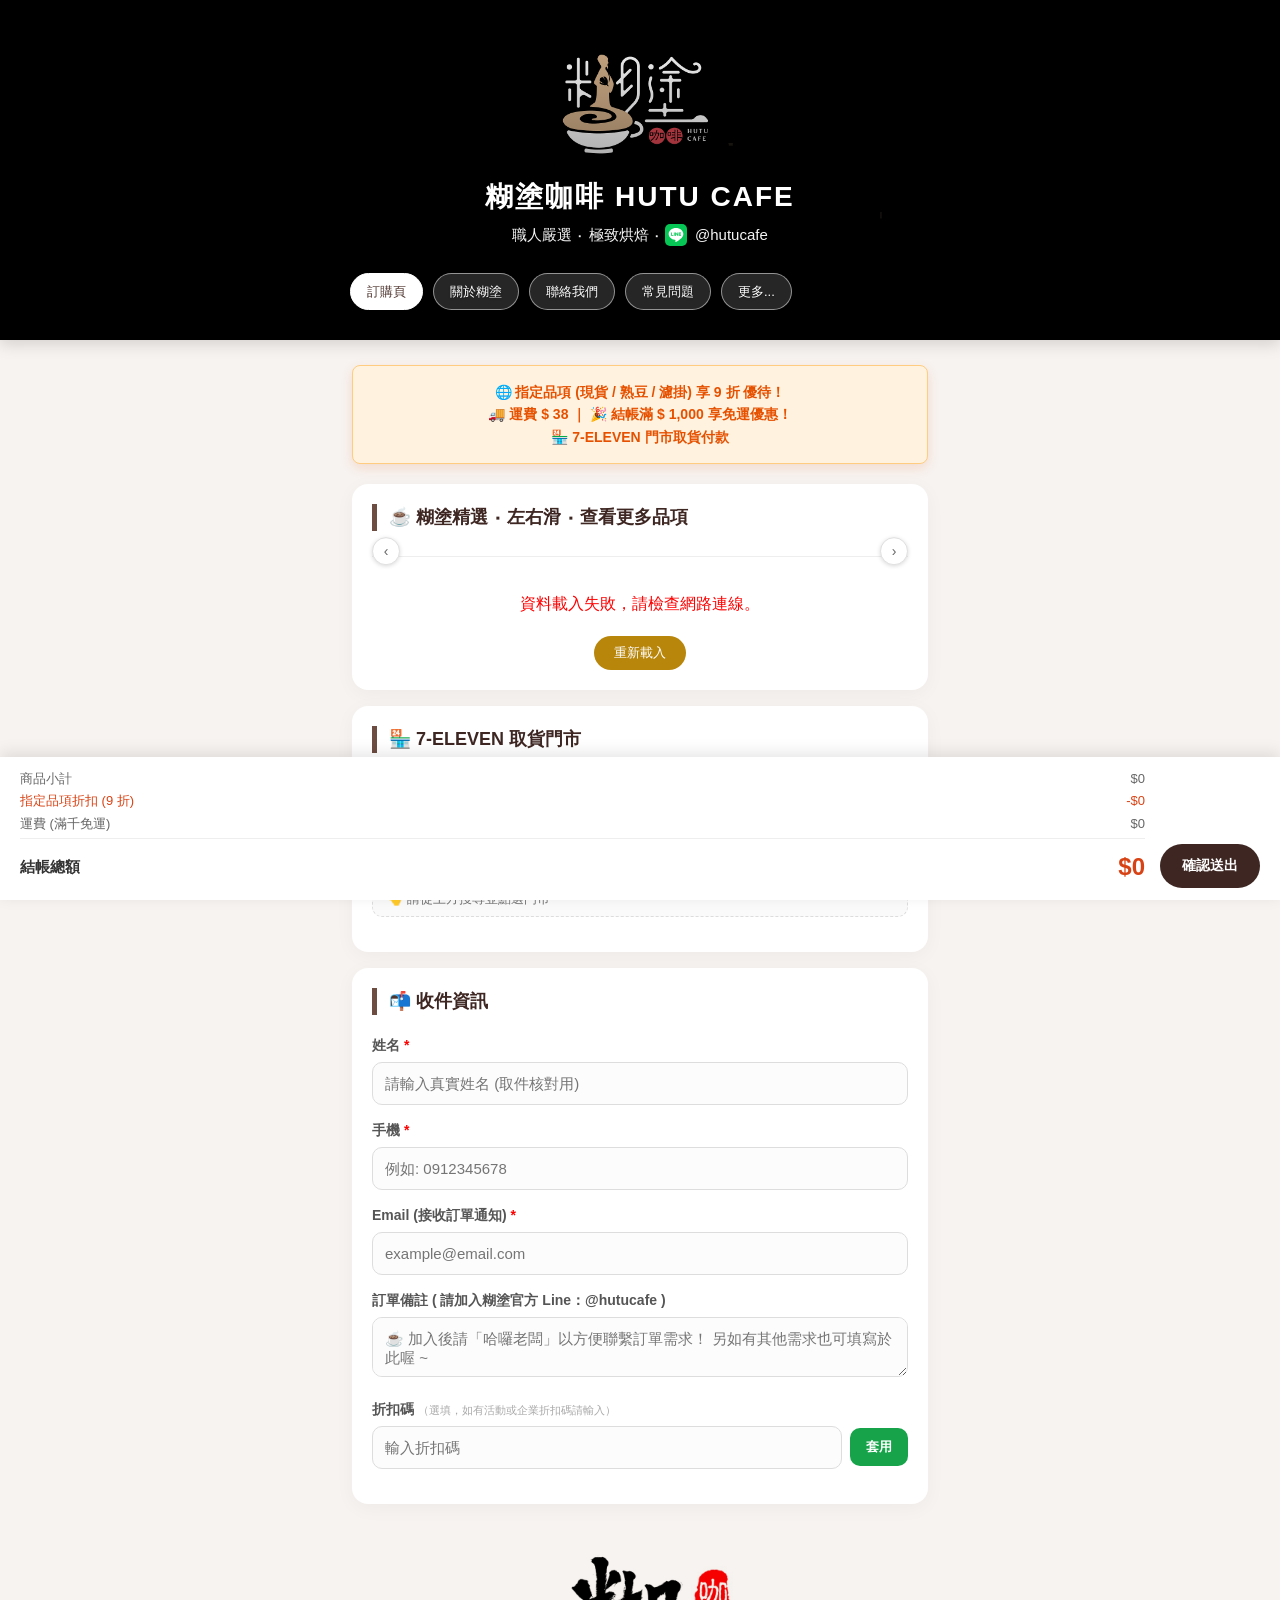
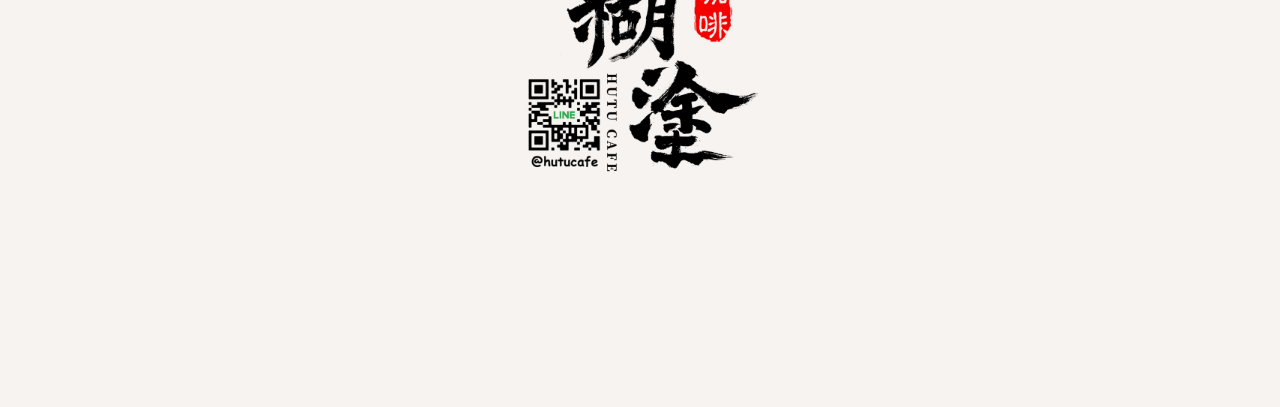
==== commit 1a866063: "Update index.html" ====
--- a/index.html
+++ b/index.html
@@ -956,38 +956,39 @@
         let currentFinalTotal = 0;
 
         async function loadProducts() {
-            // 🚀 冷啟動優化：把「本地沒有快取的項目」合併成一個 bootstrap 請求，
-            //    避免每支 API 各付一次 GAS 啟動 + 轉址的固定成本。
+            // 🚦 依序載入，不並行。
             //
-            // ⚠️ 門市資料不放進 bootstrap：全台 711 約 1.1MB，會拖慢豆單顯示，
-            //    而客人要到結帳選門市時才需要它。
+            // 關鍵事實：GAS 對同一支腳本的請求會「排隊」，不是真的平行處理。
+            // 同時發出 5 個請求時，第 1 個在執行、其餘 4 個在排隊乾等，
+            // 但它們的逾時計時器照常在跑 —— 結果就是「全部一起到期陣亡」
+            // （實測：bootstrap 15秒、排行榜 25秒、設定 20秒、門市 25秒、豆單 25秒，全滅）。
             //
-            // ⚠️ 排行榜也不放進 bootstrap：它的後端要掃整張訂單表算排名，是最貴的一項。
-            //    綁進來會讓這個請求執行太久，超過 Google 轉址的等待窗口而拿到 404 或逾時，
-            //    結果連豆單一起陪葬（實測 bootstrap 連續失敗 20~25 秒都是這個原因）。
-            //    排行榜只是錦上添花，讓它自己獨立載入即可。
+            // 既然後端本來就是一個一個處理，前端就照同樣順序送，
+            // 讓每個請求都能拿到完整的執行時間，而不是在佇列裡空轉到逾時。
+            // 順序依重要性：豆單+設定 → 門市 → 排行榜。
             const need = [];
             if (!_hasFreshCache(CACHE_KEY))  need.push('products');
             if (!_hasFreshCache(CONFIG_KEY)) need.push('config');
 
-            // 已經有本地快取的項目立刻處理，不必等 bootstrap 回來
-            if (!need.includes('config'))   loadConfig();
-            if (!need.includes('products')) loadProducts_inner();
-            loadRanking(currentRankingDays); // 一律獨立載入，不擋豆單
-
+            // ① 最重要：豆單與折扣設定
             if (need.length >= 2) {
                 const ok = await bootstrapLoad(need);
-                loadStores(); // 門市：畫面已顯示後才在背景載入
-                if (ok) return;
-                // bootstrap 失敗 → 補回缺的那幾項
-                loadConfig();
-                loadProducts_inner();
-                return;
-            }
-
-            if (need.includes('config'))   loadConfig();
-            if (need.includes('products')) loadProducts_inner();
-            loadStores();
+                if (!ok) {
+                    await loadProducts_inner();   // 依序，不並行
+                    await loadConfig();
+                }
+            } else {
+                if (need.includes('products')) await loadProducts_inner();
+                else loadProducts_inner();        // 有快取：瞬間渲染，背景比對版本
+                if (need.includes('config')) await loadConfig();
+                else loadConfig();
+            }
+
+            // ② 次要：門市（結帳才需要，但要在客人捲到那裡之前備好）
+            await loadStores();
+
+            // ③ 最後：排行榜（純錦上添花，失敗也不影響下單）
+            await loadRanking(currentRankingDays);
         }
 
         // 檢查某個 localStorage 快取是否存在且可解析
@@ -1080,14 +1081,14 @@
                 if (cached) {
                     const { data, timestamp } = JSON.parse(cached);
                     applyRemoteConfig(data.shopConfig); applyVipList(data.vipList, data.vipEnabled, data.corpList); // 立即套用，不等版本檢查
-                    checkConfigVersion(Date.now() - timestamp); // 背景靜默比對
+                    await checkConfigVersion(Date.now() - timestamp); // 依序比對，避免與其他請求在GAS互相排隊
                     return;
                 }
             } catch(e) {
                 localStorage.removeItem(CONFIG_KEY);
                 localStorage.removeItem(CONFIG_VERSION_KEY);
             }
-            fetchConfig();
+            await fetchConfig();
         }
 
         async function checkConfigVersion(cacheAge) {
@@ -1130,14 +1131,14 @@
                 if (cached) {
                     const { data, timestamp } = JSON.parse(cached);
                     renderFromData(data); // 立即顯示，不等版本檢查
-                    checkVersionAndUpdate(Date.now() - timestamp); // 背景靜默比對
+                    await checkVersionAndUpdate(Date.now() - timestamp); // 依序比對，避免在GAS互相排隊
                     return;
                 }
             } catch(e) {
                 localStorage.removeItem(CACHE_KEY);
                 localStorage.removeItem(CACHE_VERSION_KEY);
             }
-            fetchAndUpdate(true);
+            await fetchAndUpdate(true);
         }
 
         async function checkVersionAndUpdate(cacheAge) {
@@ -2186,14 +2187,14 @@
                     const { data, timestamp } = JSON.parse(cached);
                     const age = Date.now() - timestamp;
                     applyStoresData(data.stores || []);
-                    checkStoresVersion(age);
+                    await checkStoresVersion(age);
                     return;
                 }
             } catch(e) {
                 localStorage.removeItem(STORES_KEY);
                 localStorage.removeItem(STORES_VERSION_KEY);
             }
-            fetchStores();
+            await fetchStores();
         }
 
         async function checkStoresVersion(cacheAge) {
@@ -2630,7 +2631,7 @@
                     const hasRoasted = data.roasted && data.roasted.length;
                     const hasDrip    = data.drip    && data.drip.length;
                     if (!hasRoasted && !hasDrip && days !== 0) {
-                        fetchRanking(days);
+                        await fetchRanking(days);
                         return;
                     }
                     renderRankingData(data, !!fallback);
@@ -2639,7 +2640,7 @@
             } catch(e) {}
 
             // 沒有快取才主動 fetch
-            fetchRanking(days);
+            await fetchRanking(days);
         }
 
         async function checkRankingVersion(serverVer) {
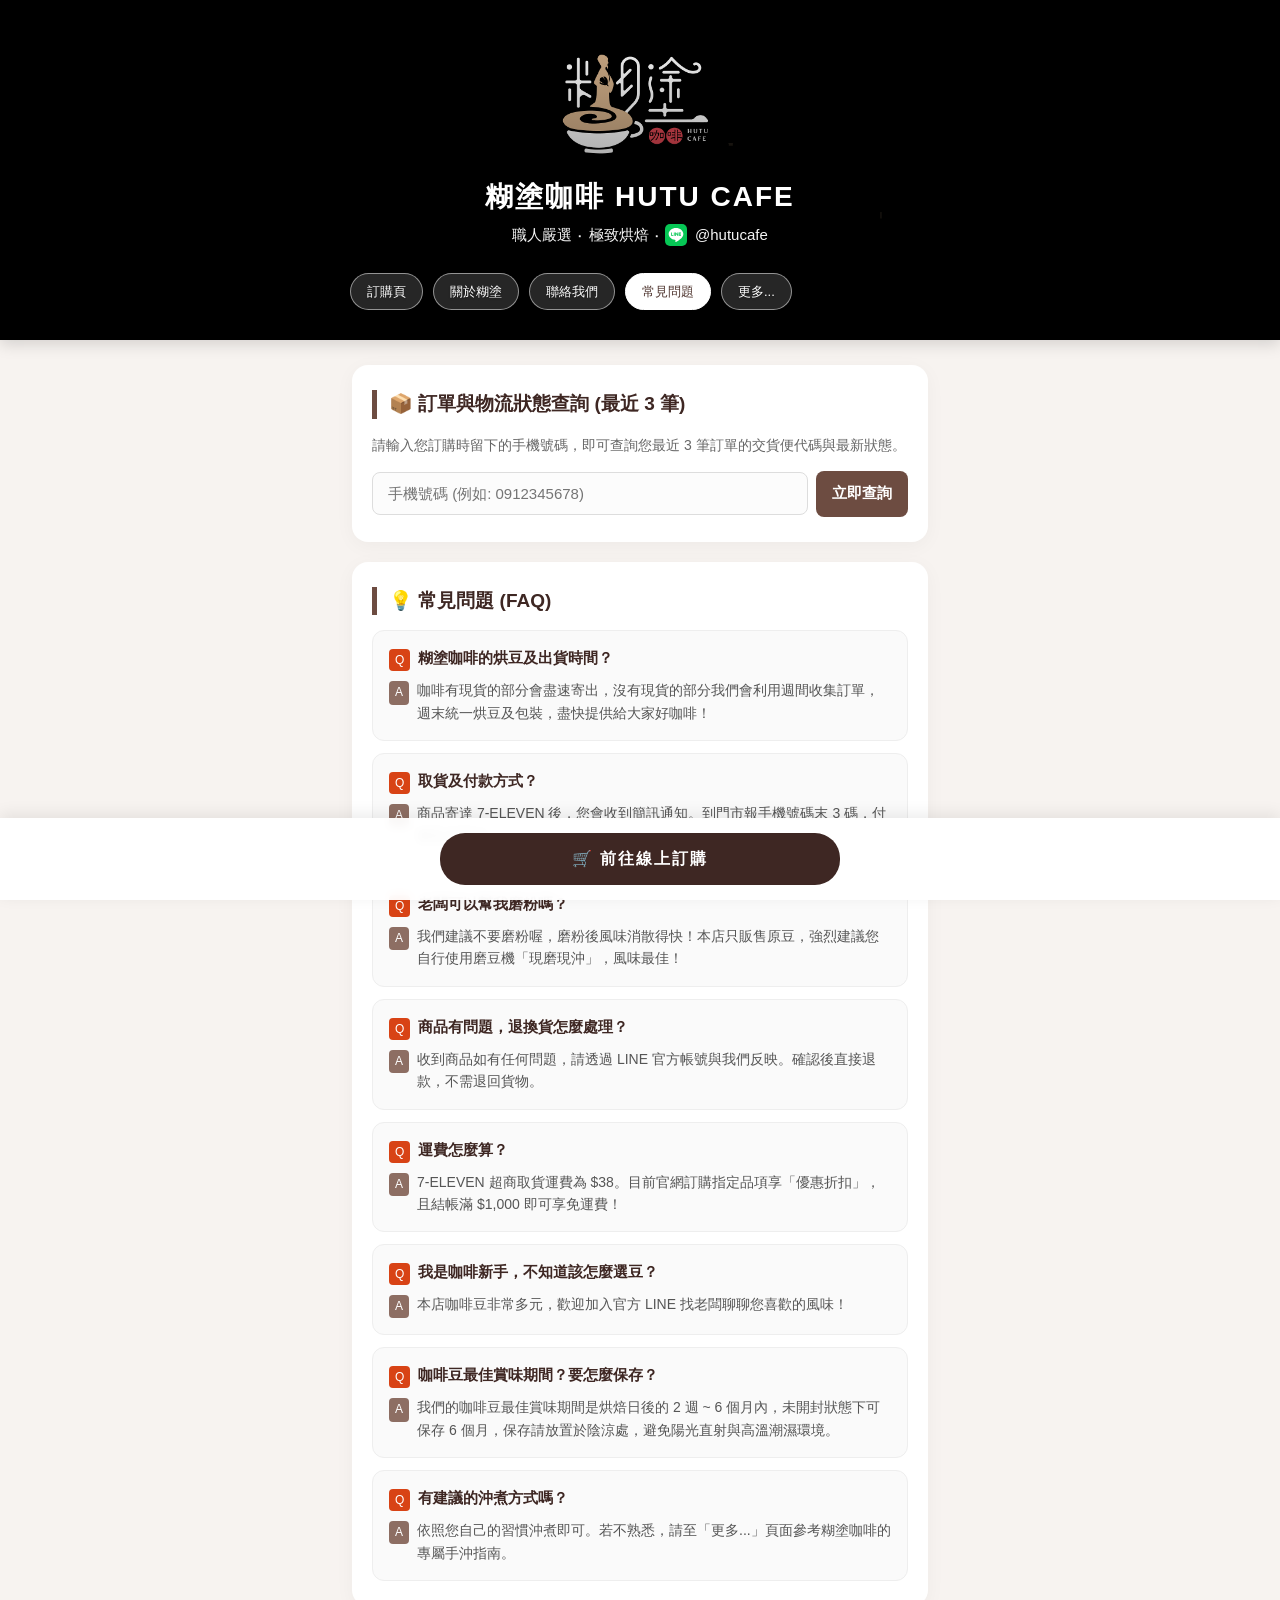
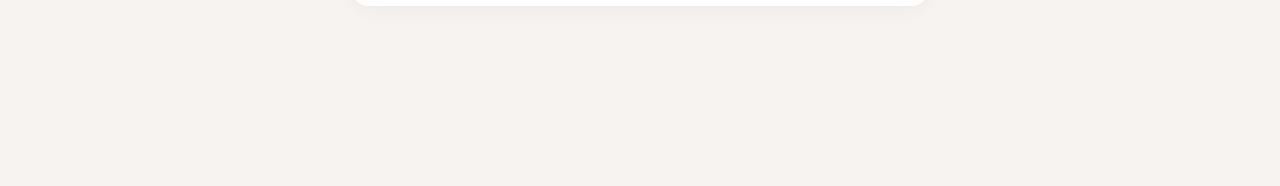
==== commit e3192218: "Update index.html" ====
--- a/index.html
+++ b/index.html
@@ -3,76 +3,14 @@
 <head>
     <meta charset="UTF-8">
     <meta name="viewport" content="width=device-width, initial-scale=1.0">
-
-    <!-- ✅ 基本 SEO -->
-    <title>糊塗咖啡 HUTU CAFE | 台灣精品烘豆工坊・職人手烘・線上訂購</title>
-    <meta name="description" content="糊塗咖啡 HUTU CAFE，以科學數據烘焙，曾榮獲 Coffee Review 93-94 高分評鑑及咖啡烘烘烘賽事冠軍。提供衣索比亞、哥倫比亞、泰國等精品咖啡豆，支援 7-ELEVEN 門市取貨。">
-    <meta name="keywords" content="糊塗咖啡,HUTU CAFE,精品咖啡,手烘咖啡,咖啡豆,烘豆,台灣咖啡,耶加雪菲,衣索比亞,哥倫比亞,線上訂購咖啡">
-    <meta name="author" content="糊塗咖啡 HUTU CAFE">
-    <meta name="robots" content="index, follow">
-    <link rel="canonical" href="https://hutucafe.github.io/index.html">
-    <link rel="sitemap" type="application/xml" href="https://hutucafe.github.io/sitemap.xml">
-
-    <!-- ✅ Open Graph（社群/LINE 分享） -->
+    <title>常見問題 | 糊塗咖啡 HUTU CAFE</title>
+    <meta property="og:title" content="常見問題與訂單查詢 | 糊塗咖啡 HUTU CAFE">
+    <meta property="og:description" content="提供最完整的訂購指南：包含出貨時間、物流進度、運費優惠及手機即時查詢最近 3 筆訂單狀態。">
     <meta property="og:type" content="website">
-    <meta property="og:url" content="https://hutucafe.github.io/index.html">
-    <meta property="og:title" content="糊塗咖啡 HUTU CAFE | 台灣精品咖啡・職人手烘・線上訂購">
-    <meta property="og:description" content="以科學數據烘焙，曾榮獲 Coffee Review 93-94 高分評鑑及咖啡烘烘烘賽事冠軍。衣索比亞、哥倫比亞、泰國精品豆，支援 7-ELEVEN 取貨。">
+    <meta property="og:url" content="https://hutucafe.github.io/faq.html">
     <meta property="og:image" content="https://hutucafe.github.io/logo2.jpg">
     <meta property="og:image:width" content="1200">
     <meta property="og:image:height" content="1200">
-    <meta property="og:image:type" content="image/jpeg">
-    <meta property="og:site_name" content="糊塗咖啡 HUTU CAFE">
-    <meta property="og:locale" content="zh_TW">
-
-    <!-- ✅ Twitter Card -->
-    <meta name="twitter:card" content="summary_large_image">
-    <meta name="twitter:title" content="糊塗咖啡 HUTU CAFE | 台灣精品咖啡・職人手烘">
-    <meta name="twitter:description" content="以科學數據烘焙，曾榮獲 Coffee Review 93-94 高分評鑑及咖啡烘烘烘賽事冠軍，衣索比亞、哥倫比亞等精品咖啡豆線上訂購。">
-    <meta name="twitter:image" content="https://hutucafe.github.io/logo2.jpg">
-
-    <!-- ✅ 結構化資料 JSON-LD（讓 Google 顯示豐富摘要） -->
-    <script type="application/ld+json">
-    {
-      "@context": "https://schema.org",
-      "@type": "Store",
-      "name": "糊塗咖啡 HUTU CAFE",
-      "alternateName": "HUTU CAFE 烘豆工坊",
-      "url": "https://hutucafe.github.io/index.html",
-      "logo": "https://hutucafe.github.io/logo2.jpg",
-      "image": "https://hutucafe.github.io/logo2.jpg",
-      "description": "以科學數據烘焙，曾榮獲 Coffee Review 93-94 高分評鑑及咖啡烘烘烘賽事冠軍。",
-      "address": {
-        "@type": "PostalAddress",
-        "addressCountry": "TW"
-      },
-      "contactPoint": {
-        "@type": "ContactPoint",
-        "contactType": "customer service",
-        "url": "https://line.me/ti/p/~@hutucafe"
-      },
-      "sameAs": [
-        "https://line.me/ti/p/~@hutucafe"
-      ]
-    }
-    </script>
-    <script type="application/ld+json">
-    {
-      "@context": "https://schema.org",
-      "@type": "ItemList",
-      "name": "糊塗咖啡精品咖啡豆系列",
-      "url": "https://hutucafe.github.io/index.html",
-      "itemListElement": [
-        { "@type": "ListItem", "position": 1, "name": "衣索比亞精品咖啡豆", "url": "https://hutucafe.github.io/index.html" },
-        { "@type": "ListItem", "position": 2, "name": "哥倫比亞精品咖啡豆", "url": "https://hutucafe.github.io/index.html" },
-        { "@type": "ListItem", "position": 3, "name": "巴拿馬精品咖啡豆",   "url": "https://hutucafe.github.io/index.html" },
-        { "@type": "ListItem", "position": 4, "name": "肯亞精品咖啡豆",     "url": "https://hutucafe.github.io/index.html" },
-        { "@type": "ListItem", "position": 5, "name": "泰國精品咖啡豆",     "url": "https://hutucafe.github.io/index.html" },
-        { "@type": "ListItem", "position": 6, "name": "各國精品咖啡豆",     "url": "https://hutucafe.github.io/index.html" }
-      ]
-    }
-    </script>
-
     <link rel="icon" href="logo2.jpg" type="image/jpeg">
     <style>
         /* 基礎樣式重置 */
@@ -82,7 +20,7 @@
         /* 頁首設計 */
         header { 
             position: relative;
-            background-image: url('bg.jpg');
+            background-image: url('bg.jpg'); 
             background-size: auto 100%; 
             background-position: center center; 
             background-repeat: no-repeat;
@@ -121,7 +59,15 @@
         .line-img-icon { width: 22px; height: auto; vertical-align: middle; margin-right: 4px; position: relative; top: -2px; filter: drop-shadow(0 1px 2px rgba(0,0,0,0.5)); }
 
         /* 主導覽列 */
-        .main-nav { display: flex; justify-content: flex-start; overflow-x: auto; gap: 10px; padding: 5px 10px; scrollbar-width: none; -webkit-overflow-scrolling: touch; }
+        .main-nav { 
+            display: flex; 
+            justify-content: flex-start; 
+            overflow-x: auto; 
+            gap: 10px; 
+            padding: 5px 10px; 
+            scrollbar-width: none; 
+            -webkit-overflow-scrolling: touch; 
+        }
         .main-nav::-webkit-scrollbar { display: none; }
 
         .nav-item { 
@@ -130,7 +76,6 @@
             background-color: rgba(255, 255, 255, 0.15); backdrop-filter: blur(8px); -webkit-backdrop-filter: blur(8px); 
             transition: 0.3s; white-space: nowrap; text-shadow: 0 1px 2px rgba(0,0,0,0.3);
         }
-        /* 這裡新增了 .active 判斷，確保與其他頁面一致 */
         .nav-item:hover, .nav-item.active { background-color: #fff; color: #4e342e; border-color: #fff; text-shadow: none; box-shadow: 0 4px 10px rgba(0,0,0,0.2); }
 
         @media (max-width: 600px) {
@@ -140,294 +85,112 @@
             .nav-item { padding: 6px 12px; font-size: 12px; }
         }
 
-        /* 容器與區塊 */
+        /* 內容區塊 */
         .container { max-width: 600px; margin: 0 auto; padding: 0 12px; }
-        .section { background: #fff; border-radius: 16px; padding: 20px; margin-bottom: 16px; box-shadow: 0 4px 20px rgba(0,0,0,0.04); }
-        .section-title { font-size: 18px; font-weight: bold; border-left: 5px solid #6d4c41; padding-left: 12px; margin-bottom: 20px; color: #3e2723; }
+        .section { background: #fff; border-radius: 16px; padding: 25px 20px; margin-bottom: 20px; box-shadow: 0 4px 20px rgba(0,0,0,0.04); }
+        .section-title { font-size: 19px; font-weight: bold; border-left: 5px solid #6d4c41; padding-left: 12px; margin-bottom: 15px; color: #3e2723; }
+        .intro-text { font-size: 14px; color: #666; margin-bottom: 15px; line-height: 1.6; }
+
+        /* 訂單查詢表單 - 方案二修正：防止溢出 */
+        .track-form { display: flex; gap: 8px; margin-top: 10px; align-items: center; }
+        .track-input { 
+            flex: 1; 
+            min-width: 0; /* 關鍵：允許 Flex 項目縮小到文字顯示寬度以下 */
+            padding: 12px 15px; 
+            border: 1px solid #ddd; 
+            border-radius: 8px; 
+            font-size: 15px; 
+            background: #fcfcfc; 
+            transition: 0.3s; 
+        }
+        .track-input:focus { outline: none; border-color: #8d6e63; background: #fff; }
+        .track-btn { 
+            flex-shrink: 0; /* 關鍵：防止按鈕在空間不足時被壓縮 */
+            background: #6d4c41; 
+            color: #fff; 
+            border: none; 
+            padding: 0 16px; /* 稍微縮小左右 padding 以騰出空間 */
+            height: 46px; /* 統一高度 */
+            border-radius: 8px; 
+            font-size: 15px; 
+            font-weight: bold; 
+            cursor: pointer; 
+            transition: 0.3s; 
+            white-space: nowrap; 
+        }
+        .track-btn:hover { background: #4e342e; }
+        .track-btn:disabled { background: #aaa; cursor: not-allowed; }
         
-        /* 產品頁籤 */
-        .tabs-wrapper { position: relative; margin-bottom: 15px; }
-        .tabs-container { display: flex; overflow-x: auto; border-bottom: 1px solid #eee; gap: 10px; padding-bottom: 5px; scrollbar-width: none; scroll-behavior: smooth; -webkit-overflow-scrolling: touch; cursor: grab; user-select: none; }
-        .tabs-container::-webkit-scrollbar { display: none; }
-        .tabs-container.dragging { cursor: grabbing; }
-        .tabs-arrow { display: none; position: absolute; top: 50%; transform: translateY(-60%); background: #fff; border: 1px solid #e0e0e0; border-radius: 50%; width: 28px; height: 28px; font-size: 14px; cursor: pointer; align-items: center; justify-content: center; z-index: 5; box-shadow: 0 1px 4px rgba(0,0,0,0.15); padding: 0; color: #666; }
-        .tabs-arrow:hover { background: #f5f0eb; }
-        .tabs-arrow.left { left: 0; }
-        .tabs-arrow.right { right: 0; }
-        @media (hover: hover) and (pointer: fine) { .tabs-arrow { display: flex; } .tabs-container { padding-left: 32px; padding-right: 32px; } }
-        .tab-btn { flex: none; padding: 8px 16px; background: #fff; border: 1px solid #e0e0e0; border-radius: 20px; font-size: 14px; color: #666; cursor: pointer; transition: 0.3s; }
-        .tab-btn.active { background: #b8860b; color: #fff; font-weight: bold; border-color: #b8860b; }
-
-        .promo-banner { 
-            background: #fff3e0; border: 1px solid #ffcc80; color: #e65100; padding: 15px 15px; 
-            border-radius: 8px; font-size: 14px; font-weight: bold; margin-bottom: 20px; 
-            text-align: center; box-shadow: 0 4px 12px rgba(230, 81, 0, 0.15); line-height: 1.6; 
-        }
-
-        /* 高質感商品卡片 */
-        .modern-card { 
-            background: #fff; border-radius: 16px; padding: 0; margin-bottom: 14px; 
-            box-shadow: 0 2px 10px rgba(0,0,0,0.03); display: flex; align-items: stretch;
-            transition: 0.3s; border: 1px solid #f2f2f2; overflow: hidden;
-        }
-        .modern-card:hover { border-color: #e0e0e0; box-shadow: 0 6px 16px rgba(0,0,0,0.06); transform: translateY(-1px); }
+        .track-result-box { margin-top: 20px; border: 1px solid #e0e0e0; border-radius: 12px; padding: 15px; background: #fafafa; display: none; }
+        .order-item { border-bottom: 1px dashed #ccc; padding-bottom: 15px; margin-bottom: 15px; }
+        .order-item:last-child { border-bottom: none; margin-bottom: 0; padding-bottom: 0; }
         
-        .card-left { flex: 1; padding-right: 12px; }
-        
-        /* 第一列：標題、烘焙度 */
-        .card-title { font-size: 17px; font-weight: 800; color: #333; margin-bottom: 6px; display: flex; align-items: center; flex-wrap: wrap; gap: 6px; line-height: 1.4; }
-        
-        /* 七段烘焙度色塊 */
-        .roast-badge { font-size: 12px; padding: 3px 6px; border-radius: 4px; font-weight: bold; white-space: nowrap; }
-        .roast-1-el { background: #f5eedc; color: #5d4037; border: 1px solid #eaddcc; } 
-        .roast-2-l { background: #e8d5c4; color: #5d4037; } 
-        .roast-3-ml { background: #d2a679; color: #fff; } 
-        .roast-4-m { background: #ab7a4b; color: #fff; } 
-        .roast-5-md { background: #734a26; color: #fff; } 
-        .roast-6-d { background: #4a2c11; color: #fff; } 
-        .roast-7-ed { background: #261508; color: #fff; } 
-        .roast-default { background: #eee; color: #666; }
-
-        /* 第二列：產區｜品種｜處理法 */
-        .card-meta { 
-            font-size: clamp(11px, 3vw, 13px); color: #777; font-weight: 500; margin-bottom: 6px; letter-spacing: 0.3px;
-            line-height: 1.4;
-        }
-
-        /* 第三列：風味標籤 */
-        .card-tags { display: flex; flex-wrap: wrap; gap: 4px; align-items: center; }
-        .modern-tag { font-size: clamp(10px, 2.8vw, 12px); padding: 2px 7px; border-radius: 4px; background: #fdfbf8; border: 1px solid #efe6de; color: #8a6341; white-space: nowrap; }
-        
-        /* 右側價格與控制鈕 */
-        .card-right { display: flex; flex-direction: column; align-items: flex-end; justify-content: center; min-width: 90px; }
-        .card-price { font-size: clamp(16px, 5vw, 20px); font-weight: 900; color: #b77b3b; display: flex; align-items: baseline; gap: 2px; margin-bottom: 6px; flex-wrap: wrap; }
-        .card-price .unit { font-size: clamp(10px, 3vw, 11px); color: #999; font-weight: normal; }
-        
-        .modern-qty { display: flex; border: 1px solid #e0e0e0; border-radius: 20px; overflow: hidden; height: clamp(28px, 8vw, 34px); width: clamp(80px, 22vw, 96px); background: #fff; flex-shrink: 0; }
-        .modern-qty button { flex: 1; background: transparent; border: none; font-size: clamp(15px, 4.5vw, 18px); color: #777; cursor: pointer; transition: 0.2s; display: flex; align-items: center; justify-content: center; }
-        .modern-qty button:hover:not(:disabled) { background: #f5f5f5; color: #333; }
-        .modern-qty button:disabled { color: #ccc; cursor: not-allowed; }
-        .modern-qty input { width: clamp(32px, 8vw, 40px); text-align: center; border: none; border-left: 1px solid #e0e0e0; border-right: 1px solid #e0e0e0; font-size: clamp(12px, 3.5vw, 14px); font-weight: bold; color: #333; background: transparent; padding: 0; }
-
-        /* 統一卡片樣式：左圖右文 */
-        .modern-card { flex-direction: row !important; align-items: stretch; padding: 0 !important; overflow: hidden; }
-        .card-thumb { width: clamp(100px, 28vw, 130px); min-width: clamp(100px, 28vw, 130px); flex-shrink: 0; align-self: stretch; cursor: pointer; background: #f5f0eb; display: flex; flex-direction: column; align-items: center; justify-content: flex-start; padding-top: 10px; }
-        .card-thumb img { width: clamp(88px, 24vw, 112px); height: clamp(88px, 24vw, 112px); object-fit: contain; display: block; flex-shrink: 0; border-radius: 8px; }
-        .card-thumb:hover img { opacity: 0.88; }
-        .card-thumb-badges { width: 100%; display: flex; align-items: center; justify-content: center; gap: 3px; padding: 5px 6px 7px; flex-wrap: wrap; }
-        .card-body { flex: 1; padding: 10px 12px 12px 14px; display: flex; flex-direction: column; justify-content: space-between; min-width: 0; gap: 6px; }
-        .card-top-row { display: flex; align-items: flex-start; justify-content: space-between; gap: 6px; margin-bottom: 3px; }
-        .card-name { font-size: clamp(13px, 3.8vw, 15.5px); font-weight: 600; color: var(--color-text-primary); line-height: 1.4; margin-bottom: 4px; }
-        .card-badges { display: flex; flex-direction: row; align-items: center; gap: 4px; flex-shrink: 0; }
-        .badge-roast { font-size: clamp(9px, 2.5vw, 11px); padding: 3px 8px; border-radius: 4px; font-weight: 600; background: #e8d5c4; color: #5d4037; white-space: nowrap; }
-        .badge-normal { font-size: clamp(9px, 2.5vw, 11px); font-weight: 700; padding: 3px 8px; border-radius: 4px; background: #edf7ed; border: 0.5px solid #c8e6c9; color: #2e7d32; white-space: nowrap; }
-        .badge-warning { font-size: clamp(9px, 2.5vw, 11px); font-weight: 700; padding: 3px 8px; border-radius: 4px; background: #ffebee; border: 0.5px solid #ffcdd2; color: #c62828; white-space: nowrap; }
-        .badge-out { font-size: clamp(9px, 2.5vw, 11px); font-weight: 700; padding: 3px 8px; border-radius: 4px; background: #f5f5f5; border: 0.5px solid #ddd; color: #999; white-space: nowrap; }
-        .card-bottom { display: flex; align-items: center; justify-content: space-between; gap: 8px; flex-wrap: wrap; margin-top: 2px; }
-        /* Lightbox */
-        .lightbox { display: none; position: fixed; inset: 0; background: rgba(0,0,0,0.75); z-index: 9999; align-items: center; justify-content: center; padding: 30px; }
-        .lightbox.open { display: flex; }
-                .lightbox-inner { background: #fff; border-radius: 16px; width: 100%; max-width: 400px; overflow: hidden; position: relative; max-height: 92vh; overflow-y: auto; }
-        @media (hover: hover) and (pointer: fine) { .lightbox-inner { max-width: 350px; max-height: 88vh; } }
-                        .lightbox-img { width: 100%; max-height: 400px; min-height: 200px; object-fit: contain; background: #f5f0eb; display: block; }
-        @media (hover: hover) and (pointer: fine) { .lightbox-img { max-height: 350px; } }
-        .lightbox-body { padding: 10px 16px 10px; }
-        .lightbox-title { font-size: 15px; font-weight: 500; color: #333; margin-bottom: 4px; display: flex; align-items: center; flex-wrap: wrap; gap: 5px; }
-        .lightbox-meta { font-size: 12px; color: #777; margin-bottom: 8px; }
-        .lightbox-tags { display: flex; flex-wrap: wrap; gap: 4px; margin-bottom: 10px; }
-        .lightbox-bottom { display: flex; align-items: center; justify-content: space-between; padding-top: 8px; border-top: 1px solid #f0f0f0; }
-        .lightbox-price { font-size: 20px; font-weight: 500; color: #b77b3b; }
-        .lightbox-price .unit { font-size: 12px; color: #999; font-weight: normal; }
-        .lightbox-close { position: absolute; top: 10px; right: 12px; background: rgba(0,0,0,0.45); color: #fff; border: none; border-radius: 50%; width: 28px; height: 28px; font-size: 16px; cursor: pointer; display: flex; align-items: center; justify-content: center; z-index: 10; }
-                .lightbox-nav { background: #f0e8e0; color: #6b3a2a; border: none; border-radius: 50%; width: 36px; height: 36px; font-size: 20px; cursor: pointer; display: flex; align-items: center; justify-content: center; flex-shrink: 0; transition: background 0.2s; }
-        .lightbox-nav:hover { background: #e0d0c0; }
-        .lightbox-nav:disabled { opacity: 0.25; cursor: default; }
-        .lightbox-bottom-bar { display: flex; align-items: center; justify-content: space-between; gap: 8px; padding: 10px 14px 14px; }
-        .lightbox-back { width: 180px; padding: 8px 10px; background: #6b3a2a; color: #fff; border: none; border-radius: 10px; font-size: 13px; font-weight: 500; cursor: pointer; text-align: center; }
-        .lightbox-back:active { background: #4e2a1e; }
-
-        /* 庫存狀態標籤 */
-        .stock-container { margin-top: 8px; display: flex; justify-content: flex-end; width: 100%; }
-        .stock-normal { background: #edf7ed; border-color: #c8e6c9; color: #2e7d32; font-weight: bold; font-size: 11px; padding: 3px 8px; border-radius: 4px; border-width: 1px; border-style: solid; white-space: nowrap; display: inline-block;}
-        .stock-warning { background: #ffebee; border-color: #ffcdd2; color: #c62828; font-weight: bold; font-size: 11px; padding: 3px 8px; border-radius: 4px; border-width: 1px; border-style: solid; white-space: nowrap; display: inline-block;}
-        .stock-out { background: #eeeeee; color: #999; border-color: #ccc; font-size: 11px; padding: 3px 8px; border-radius: 4px; border-width: 1px; border-style: solid; white-space: nowrap; display: inline-block;}
-
-        /* 多規格選擇器 */
-        .variant-selector { display: flex; flex-wrap: nowrap; overflow-x: auto; gap: 6px; margin: 6px 0 8px; scrollbar-width: none; -webkit-overflow-scrolling: touch; }
-        .variant-selector::-webkit-scrollbar { display: none; }
-        .variant-btn {
-            flex-shrink: 0; font-size: clamp(11px, 3vw, 13px); font-weight: 700; padding: 4px 10px; border-radius: 20px; cursor: pointer;
-            border: 2px solid #c9a96e; background: #fff; color: #7a5230; transition: all 0.18s; white-space: nowrap;
-        }
-        .variant-btn:hover:not(:disabled) { background: #fdf0e4; border-color: #b8860b; }
-        .variant-btn.active { background: #b8860b; border-color: #b8860b; color: #fff; }
-        .variant-btn:disabled { background: #f9f9f9; border-color: #eee; color: #ccc; cursor: not-allowed; text-decoration: line-through; opacity: 0.6; }
-
-        /* 熱賣排行榜 */
-        .ranking-section { margin-bottom: 14px; }
-        .ranking-header {
-            display: flex; align-items: center; justify-content: space-between;
-            margin-bottom: 8px; flex-wrap: wrap; gap: 6px;
-        }
-        .ranking-title { font-size: 15px; font-weight: 700; color: #6d4c41; }
-        .ranking-time-btns { display: flex; gap: 4px; }
-        .ranking-time-btn {
-            font-size: 11px; font-weight: 600; padding: 3px 9px;
-            border-radius: 20px; cursor: pointer; border: 1.5px solid #d4b896;
-            background: #fff; color: #7a5230; transition: all 0.15s;
-            white-space: nowrap;
-        }
-        .ranking-time-btn.active { background: #b8860b; border-color: #b8860b; color: #fff; }
-.ranking-cols { display: flex; gap: 8px; }
-        /* ✅ 調整欄位寬度比例：熟豆給 4 等份，濾掛給 5.5 等份 */
-        .ranking-col:first-child { flex: 4; min-width: 0; }
-        .ranking-col:last-child { flex: 5; min-width: 0; }
-        
-        .ranking-col-title {
-            font-size: 13px; font-weight: 700; color: #888;
-            margin-bottom: 5px; letter-spacing: 0.5px;
-        }
-        .ranking-list { display: flex; flex-direction: column; gap: 4px; }
-        .ranking-item {
-            display: flex; align-items: center; gap: 5px; /* 稍微縮小內部間距以爭取空間 */
-            background: #fff; border: 1px solid #ede8e2;
-            border-radius: 7px; padding: 6px; /* 縮小左右內距 */
-        }
-        .ranking-medal { font-size: 14px; min-width: 18px; text-align: center; }
-        .ranking-num {
-            font-size: 12px; font-weight: 700; min-width: 18px;
-            text-align: center; color: #bbb;
-        }
-        .ranking-name { 
-            flex: 1; 
-            color: #333; 
-            font-weight: 500; 
-            line-height: 1.3; 
-            /* ✅ 使用 clamp 讓字體依據螢幕寬度微調，最小 11px，最大 13px */
-            font-size: clamp(11px, 3.2vw, 13px);
-            word-break: break-word; /* 確保超長字串能正常換行不撐破版面 */
-        }
-        .ranking-empty { font-size: 13px; color: #bbb; padding: 6px 0; }
-
-        /* 送出確認 modal */
-        .confirm-modal-content {
-            background: #fff; border-radius: 16px; padding: 20px 18px;
-            max-height: 80vh; overflow-y: auto; width: 100%; max-width: 420px;
-        }
-        .confirm-item-row { display: flex; justify-content: space-between; padding: 6px 0; border-bottom: 1px solid #f0ece6; font-size: 13px; }
-        .confirm-total-row { display: flex; justify-content: space-between; font-size: 15px; font-weight: 700; color: #3e2723; padding-top: 10px; margin-top: 4px; border-top: 2px solid #d7ccc8; }
-        @keyframes cartFlash {
-            0%   { background: #fff8e1; transform: scale(1.04); }
-            100% { background: transparent; transform: scale(1); }
-        }
-        .cart-flash { animation: cartFlash 0.35s ease-out; }
-        .cart-badge {
-            display: none; position: fixed; bottom: 180px; right: 16px; z-index: 1100;
-            background: #3e2723; color: #fff; border-radius: 50px;
-            padding: 8px 14px; font-size: 13px; font-weight: 700;
-            box-shadow: 0 3px 12px rgba(0,0,0,0.25); cursor: pointer;
-            transition: transform 0.2s; align-items: center; gap: 6px;
-        }
-        .cart-badge:active { transform: scale(0.95); }
-        .cart-badge-count {
-            background: #b8860b; color: #fff; border-radius: 50%;
-            width: 20px; height: 20px; font-size: 11px; font-weight: 900;
-            display: flex; align-items: center; justify-content: center;
-        }
-        .modern-card.is-sold-out { opacity: 0.90; }
-        .modern-card.is-sold-out .card-thumb img { filter: grayscale(45%); }
-        .modern-card.is-sold-out .card-name { color: #aaa; }
-        .modern-card.is-sold-out .card-price { color: #bbb; }
-        .sold-out-overlay {
-            position: absolute; inset: 0;
-            background: rgba(0,0,0,0.13);
-            display: flex; align-items: center; justify-content: center;
-            border-radius: 8px 8px 0 0;
-        }
-        .sold-out-overlay span {
-            background: rgba(90,60,30,0.60);
-            color: #fff; font-size: 11.5px; font-weight: 700;
-            padding: 4px 12px; border-radius: 20px;
-            letter-spacing: 1.5px; backdrop-filter: blur(2px);
-        }
-        .card-thumb { position: relative; }
-
-        /* 頁籤說明區塊 */
-        @keyframes noteSlideIn {
-            from { opacity: 0; transform: translateY(-10px); }
-            to   { opacity: 1; transform: translateY(0); }
-        }
-        @keyframes noteGlow {
-            0%   { box-shadow: 0 2px 8px rgba(184,134,11,0.15); background: linear-gradient(135deg, #fdf3e3 0%, #fde9c4 100%); }
-            30%  { box-shadow: 0 0 24px rgba(184,134,11,0.7); background: linear-gradient(135deg, #fff3c0 0%, #ffe082 100%); }
-            70%  { box-shadow: 0 0 24px rgba(184,134,11,0.7); background: linear-gradient(135deg, #fff3c0 0%, #ffe082 100%); }
-            100% { box-shadow: 0 2px 8px rgba(184,134,11,0.15); background: linear-gradient(135deg, #fdf3e3 0%, #fde9c4 100%); }
-        }
-        .tab-note {
-            border: 1px solid #d4a843;
-            border-left: 4px solid #b8860b;
-            border-radius: 10px;
-            padding: 13px 16px 13px 14px;
-            margin-bottom: 16px;
-            font-size: 13.5px;
-            font-weight: 500;
-            color: #4a3000;
-            line-height: 1.7;
-            white-space: pre-wrap;
-            display: none;
-            position: relative;
-            background: linear-gradient(135deg, #fdf3e3 0%, #fde9c4 100%);
-            box-shadow: 0 2px 8px rgba(184,134,11,0.15);
-        }
-        .tab-note.visible {
-            display: flex;
-            align-items: flex-start;
-            gap: 10px;
-            animation: noteSlideIn 0.25s ease-out, noteGlow 1s ease-in-out 0.15s;
-        }
-        .tab-note-icon { font-size: 22px; flex-shrink: 0; margin-top: 1px; }
-        .tab-note-text { flex: 1; }
-
-        /* 載入動畫 */
-        .loader-container { display: flex; flex-direction: column; align-items: center; justify-content: center; padding: 40px 0; color: #8d6e63; }
-        .spinner { width: 40px; height: 40px; border: 4px solid #f3e5f5; border-top: 4px solid #8d6e63; border-radius: 50%; animation: spin 1s linear infinite; margin-bottom: 15px; }
-        @keyframes spin { 0% { transform: rotate(0deg); } 100% { transform: rotate(360deg); } }
-
-        /* 表單樣式 */
-        .form-group { margin-bottom: 15px; position: relative; }
-        .form-group label { display: block; margin-bottom: 6px; font-size: 14px; font-weight: bold; color: #555; }
-        .form-group input, .form-group textarea { width: 100%; padding: 12px; border: 1px solid #ddd; border-radius: 10px; font-size: 15px; background: #fcfcfc; transition: 0.3s; }
-        .form-group input:focus, .form-group textarea:focus { outline: none; border-color: #8d6e63; background: #fff; }
-        .form-group input[readonly] { background: #f0f0f0; color: #888; cursor: not-allowed; }
-        
-        .suggestions-list { position: absolute; top: 100%; left: 0; right: 0; background: #fff; border: 1px solid #ddd; border-top: none; max-height: 200px; overflow-y: auto; z-index: 100; list-style: none; border-radius: 0 0 8px 8px; box-shadow: 0 4px 12px rgba(0,0,0,0.1); display: none; margin-top: -4px; }
-        .suggestions-list li { padding: 12px; border-bottom: 1px solid #f9f9f9; cursor: pointer; font-size: 14px; line-height: 1.4; }
-        .suggestions-list li:hover { background: #fdf8f5; }
-
-        /* 底部結帳列 */
-        .bottom-bar { position: fixed; bottom: 0; left: 0; right: 0; background: #fff; padding: 12px 20px; box-shadow: 0 -4px 15px rgba(0,0,0,0.1); display: flex; justify-content: space-between; align-items: flex-end; z-index: 1000; }
-        .bottom-bar .total-info { flex: 1; margin-right: 15px; }
-        .calc-row { display: flex; justify-content: space-between; font-size: clamp(10px, 3.2vw, 13px); color: #666; margin-bottom: 3px; }
-        .calc-row.text-red { color: #d84315; }
-        .calc-row.total-row { border-top: 1px solid #eee; margin-top: 5px; padding-top: 10px; align-items: center; }
-        .total-label { font-size: clamp(12px, 3.5vw, 15px); font-weight: bold; color: #333; }
-        .total-amt { font-size: clamp(16px, 5.5vw, 24px); font-weight: bold; color: #d84315; }
-        
-        .bottom-bar button { background: #3e2723; color: #fff; border: none; padding: 11px 22px; border-radius: 25px; font-size: clamp(12px, 3.5vw, 14px); font-weight: bold; cursor: pointer; transition: 0.3s; height: 44px; }
-        .bottom-bar button:disabled { background: #aaa; cursor: not-allowed; }
-        
-        #store-status { font-size: 12px; margin-top: 6px; display: block; color: #888; }
-        .footer-logo-section { text-align: center; padding: 10px 20px 40px; }
-        .footer-logo { width: 270px; max-width: 100%; height: auto; mix-blend-mode: multiply; }
-
-        /* 自訂彈出視窗 */
-        .custom-modal { display: none; position: fixed; z-index: 2000; left: 0; top: 0; width: 100%; height: 100%; background-color: rgba(0,0,0,0.6); align-items: center; justify-content: center; padding: 20px; backdrop-filter: blur(3px); }
-        .custom-modal.open { display: flex; }
-        .modal-content { background-color: #3e2723; color: #fcfcfc; border-radius: 12px; padding: 25px; width: 100%; max-width: 400px; box-shadow: 0 5px 20px rgba(0,0,0,0.3); }
-        .modal-content h3 { color: #fff; margin-bottom: 12px; font-size: 18px; border-bottom: 1px solid rgba(255,255,255,0.2); padding-bottom: 12px; text-align: center;}
-        .modal-content pre { font-family: inherit; white-space: pre-wrap; font-size: 14px; line-height: 1.6; margin-bottom: 20px; color: #f7f3f0; }
-        .modal-content button { background: #d84315; color: #fff; border: none; padding: 12px 0; width: 100%; border-radius: 25px; font-size: 16px; font-weight: bold; cursor: pointer; transition: 0.3s; }
-        .modal-content button:hover { background: #bf360c; }
+        .status-badge { display: inline-block; padding: 4px 10px; border-radius: 12px; font-size: 12px; font-weight: bold; background: #eee; color: #555; }
+        .status-badge.highlight { background: #e65100; color: #fff; } 
+        .status-badge.prepare { background: #8d6e63; color: #fff; }
+
+        /* FAQ 列表 */
+        .faq-list { display: flex; flex-direction: column; gap: 12px; }
+        .faq-card { background: #fafafa; border: 1px solid #eee; border-radius: 12px; padding: 16px; transition: 0.3s; }
+        .faq-card:hover { border-color: #d7ccc8; box-shadow: 0 4px 12px rgba(0,0,0,0.05); }
+        .faq-q { display: flex; align-items: flex-start; font-size: 15px; font-weight: bold; color: #3e2723; margin-bottom: 8px; }
+        .faq-a { display: flex; align-items: flex-start; font-size: 14px; color: #555; line-height: 1.6; }
+        .faq-a-text { flex: 1; min-width: 0; }
+        .badge-q { background: #d84315; color: #fff; font-size: 12px; padding: 2px 6px; border-radius: 4px; margin-right: 8px; margin-top: 2px; flex-shrink: 0; font-weight: normal; }
+        .badge-a { background: #8d6e63; color: #fff; font-size: 12px; padding: 2px 6px; border-radius: 4px; margin-right: 8px; margin-top: 2px; flex-shrink: 0; font-weight: normal; }
+
+        .bottom-bar { position: fixed; bottom: 0; left: 0; right: 0; background: rgba(255,255,255,0.95); backdrop-filter: blur(5px); padding: 15px 20px; box-shadow: 0 -4px 15px rgba(0,0,0,0.08); display: flex; justify-content: center; z-index: 1000; }
+        .bottom-bar a { text-decoration: none; background: #3e2723; color: #fff; padding: 14px 40px; border-radius: 25px; font-size: 16px; font-weight: bold; transition: 0.3s; display: inline-block; width: 100%; max-width: 400px; text-align: center; letter-spacing: 2px; }
+        .bottom-bar a:hover { background: #5d4037; box-shadow: 0 4px 12px rgba(93, 64, 55, 0.3); }
+        /* 活動骨架載入動畫 */
+        @keyframes shimmer {
+            0%   { background-position: -400px 0; }
+            100% { background-position: 400px 0; }
+        }
+        .skeleton {
+            background: linear-gradient(90deg, #f0e6d8 25%, #fdf3e3 50%, #f0e6d8 75%);
+            background-size: 800px 100%;
+            animation: shimmer 1.4s infinite;
+            border-radius: 8px;
+            height: 16px;
+            margin-bottom: 10px;
+        }
+        .skeleton.title { height: 22px; width: 60%; }
+        .skeleton.desc  { height: 14px; width: 80%; }
+        .skeleton.field { height: 40px; width: 100%; margin-bottom: 14px; border-radius: 10px; }
+        @keyframes eventSlideIn { from { opacity:0; transform:translateY(-12px); } to { opacity:1; transform:translateY(0); } }
+        #event-section { display:none; animation: eventSlideIn 0.4s ease-out; background: linear-gradient(135deg,#fff8f0 0%,#ffecd2 100%); border:2px solid #e8a838; border-radius:16px; padding:22px 20px; margin-bottom:20px; box-shadow:0 4px 20px rgba(232,168,56,0.2); }
+        #event-section .event-title { font-size:20px; font-weight:bold; color:#3e2723; border-left:5px solid #e8a838; padding-left:12px; margin-bottom:6px; }
+        #event-section .event-desc { font-size:14px; color:#795548; margin-bottom:16px; white-space: pre-line; line-height:1.65; }
+        .event-form-group { margin-bottom:14px; }
+        .event-form-group label { display:block; font-size:13px; font-weight:600; color:#4e342e; margin-bottom:5px; white-space: pre-line; line-height:1.6; }
+        .event-form-group input, .event-form-group select, .event-form-group textarea { width:100%; padding:10px 13px; border:1.5px solid #d4b896; border-radius:10px; font-size:14px; background:#fff; color:#333; box-sizing:border-box; }
+        .event-form-group input:focus, .event-form-group select:focus { outline:none; border-color:#e8a838; box-shadow:0 0 0 3px rgba(232,168,56,0.15); }
+        .event-form-group .hint { font-size:11px; color:#aaa; margin-top:3px; }
+        .event-submit-btn { width:100%; padding:13px; background:#e8a838; color:#fff; border:none; border-radius:12px; font-size:16px; font-weight:700; cursor:pointer; transition:0.2s; margin-top:4px; }
+        .event-submit-btn:disabled { background:#ccc; cursor:not-allowed; }
+        .event-required { color:red; margin-left:2px; }
+        /* 搶碼區塊 */
+        @keyframes couponSlideIn { from { opacity:0; transform:translateY(-12px); } to { opacity:1; transform:translateY(0); } }
+        #coupon-section { display:none; animation: couponSlideIn 0.4s ease-out; background: linear-gradient(135deg,#f0fff4 0%,#dcfce7 100%); border:2px solid #4ade80; border-radius:16px; padding:22px 20px 28px; margin-bottom:20px; box-shadow:0 4px 20px rgba(74,222,128,0.15); }
+        #coupon-section .coupon-title { font-size:20px; font-weight:bold; color:#14532d; border-left:5px solid #4ade80; padding-left:12px; margin-bottom:6px; }
+        /* 搶碼區塊輸入時隱藏底欄 */
+        body.coupon-typing .bottom-bar { display: none !important; }
+        #coupon-section .coupon-desc  { font-size:13px; color:#166534; margin-bottom:14px; white-space: pre-line; line-height:1.6; }
+        .coupon-pool-list { display:flex; flex-direction:column; gap:8px; margin-bottom:16px; }
+        .coupon-pool-item { display:flex; justify-content:space-between; align-items:center; background:#fff; border-radius:10px; padding:10px 14px; border:1px solid #bbf7d0; font-size:13px; }
+        .coupon-pool-item.empty { opacity:0.5; }
+        .coupon-pool-name  { font-weight:600; color:#14532d; }
+        .coupon-pool-stock { font-size:12px; color:#166534; white-space:nowrap; margin-left:8px; }
+        .coupon-pool-stock.sold-out { color:#dc2626; font-weight:700; }
+        .coupon-form-group { margin-bottom:12px; }
+        .coupon-form-group label { display:block; font-size:13px; font-weight:600; color:#14532d; margin-bottom:5px; }
+        .coupon-form-group input { width:100%; padding:10px 13px; border:1.5px solid #86efac; border-radius:10px; font-size:14px; background:#fff; color:#333; box-sizing:border-box; }
+        .coupon-form-group input:focus { outline:none; border-color:#4ade80; box-shadow:0 0 0 3px rgba(74,222,128,0.15); }
+        .coupon-submit-btn { display:block; width:fit-content; min-width:180px; padding:13px 32px; background:#16a34a; color:#fff; border:none; border-radius:12px; font-size:16px; font-weight:700; cursor:pointer; transition:0.2s; margin:16px auto 24px; }
+        /* 搶碼按鈕保持原位，不做 sticky */
+        .coupon-submit-btn:hover:not(:disabled) { background:#15803d; }
+        .coupon-submit-btn:disabled { background:#ccc; cursor:not-allowed; }
     </style>
 </head>
 <body>
@@ -443,2346 +206,637 @@
             </p>
             
             <nav class="main-nav">
-                <a href="index.html" class="nav-item active">訂購頁</a>
+                <a href="index.html" class="nav-item">訂購頁</a>
                 <a href="abouthutu.html" class="nav-item">關於糊塗</a>
                 <a href="contactus.html" class="nav-item">聯絡我們</a>
-                <a href="faq.html" class="nav-item">常見問題</a>
+                <a href="faq.html" class="nav-item active">常見問題</a>
                 <a href="more.html" class="nav-item">更多...</a>
             </nav>
         </div>
     </header>
 
     <div class="container">
-        <div class="promo-banner">
-            🌐 指定品項 (現貨 / 熟豆 / 濾掛) 享 <span id="ui-banner-discount"></span> 優待！ <br>
-            🚚 運費 $ <span id="ui-banner-fee"></span> ｜ 🎉  結帳滿 $ <span id="ui-banner-free"></span> 享免運優惠！ <br>
-            🏪 7-ELEVEN 門市取貨付款
-        </div>
-
-        <div id="ranking-section" class="ranking-section" style="display:none;">
-            <div class="ranking-header">
-                <span class="ranking-title">🔥 熱賣排行</span>
-                <div class="ranking-time-btns">
-                    <button class="ranking-time-btn" onclick="switchRankingTime(7, this)">7天</button>
-                    <button class="ranking-time-btn active" onclick="switchRankingTime(30, this)">30天</button>
-                    <button class="ranking-time-btn" onclick="switchRankingTime(90, this)">90天</button>
-                    <button class="ranking-time-btn" onclick="switchRankingTime(0, this)">全部</button>
-                </div>
+
+        <!-- 活動區塊（活動期間自動顯示） -->
+        <div id="event-section">
+            <div class="event-title" id="event-title">
+                <div class="skeleton title"></div>
             </div>
-            <div class="ranking-cols">
-                <div class="ranking-col">
-                    <div class="ranking-col-title">☕ 熟豆</div>
-                    <div id="ranking-roasted" class="ranking-list"></div>
-                </div>
-                <div class="ranking-col">
-                    <div class="ranking-col-title">🧃 濾掛</div>
-                    <div id="ranking-drip" class="ranking-list"></div>
-                </div>
+            <div class="event-desc" id="event-desc">
+                <div class="skeleton desc"></div>
+            </div>
+            <div id="event-form-body">
+                <div style="text-align:center; padding:16px 0; color:#b8860b; font-size:14px; font-weight:600;">
+                    ☕ 活動資訊載入中，請稍候...
+                </div>
+                <div class="skeleton field"></div>
+                <div class="skeleton field"></div>
+                <div class="skeleton field"></div>
             </div>
         </div>
 
-        <div class="section">
-            <div class="section-title">☕ 糊塗精選 ‧ 左右滑 ‧ 查看更多品項</div>
-            <div class="tabs-wrapper">
-                <button class="tabs-arrow left" id="tabs-arrow-left" onclick="scrollTabs(-1)">‹</button>
-                <div id="tabs-container" class="tabs-container"></div>
-                <button class="tabs-arrow right" id="tabs-arrow-right" onclick="scrollTabs(1)">›</button>
-            </div>
-            <div id="tab-note" class="tab-note"></div>
-            <div id="product-list">
-                <div class="loader-container">
-                    <div class="spinner"></div>
-                    <p>正在為您準備最新豆單...</p>
-                </div>
+        <!-- 搶碼區塊（搶碼活動期間自動顯示） -->
+        <div id="coupon-section">
+            <div class="coupon-title" id="coupon-title">🎟 限量折扣碼搶先領</div>
+            <div class="coupon-desc" id="coupon-desc">數量有限，搶完為止！每人限領一次，折扣碼不一定搶得到喔！</div>
+            <div class="coupon-pool-list" id="coupon-pool-list"></div>
+                <div id="coupon-pool-expiry" style="font-size:12px;color:#6b7280;text-align:right;margin:-4px 0 12px;padding-right:4px;display:none;"></div>
+            <div id="coupon-form-body">
+                <div class="coupon-form-group">
+                    <label>姓名 <span style="color:red">*</span></label>
+                    <input type="text" id="cf-name" placeholder="請輸入真實姓名" onfocus="startCouponTyping()" onblur="endCouponTyping()">
+                </div>
+                <div class="coupon-form-group">
+                    <label>手機號碼 <span style="color:red">*</span></label>
+                    <input type="tel" id="cf-phone" placeholder="例如: 0912345678" maxlength="10" onfocus="startCouponTyping()" onblur="endCouponTyping()">
+                </div>
+                <div class="coupon-form-group">
+                    <label>Email（折扣碼將寄至此信箱）<span style="color:red">*</span></label>
+                    <input type="email" id="cf-email" placeholder="example@email.com" oninput="onCouponEmailInput()" onfocus="startCouponTyping()" onblur="endCouponTyping()">
+                    <div style="font-size:11px;color:#aaa;margin-top:3px;">請確認 Email 正確，折扣碼將寄送至此</div>
+                </div>
+                <button class="coupon-submit-btn" id="coupon-submit-btn" onclick="submitGrabCoupon()">🎟 立即搶碼！</button>
             </div>
         </div>
 
         <div class="section">
-            <div class="section-title">🏪 7-ELEVEN 取貨門市</div>
-
-            <!-- 搜尋列 -->
-            <div class="form-group" style="margin-bottom:6px;">
-                <label>門市搜尋 <span style="color:red">*</span>
-                    <span style="font-size:11px; color:#aaa; font-weight:400; margin-left:4px;">輸入門市名稱、店號或地址</span>
-                </label>
-                <div style="display:flex; gap:8px; align-items:center;">
-                    <input type="text" id="store-search" placeholder="🔍  例：集寶、142917、台北市中正區..." autocomplete="off" style="flex:1;">
-                    <button type="button" id="nearby-btn" onclick="showFavAndNearby()"
-                        style="flex-shrink:0; padding:9px 12px; background:#fff8f0; color:#b8860b;
-                               border:1.5px solid #e8c97a; border-radius:10px; font-size:12px;
-                               font-weight:700; cursor:pointer; white-space:nowrap; line-height:1.3;">
-                        ⭐常用<br>📍附近
-                    </button>
-                </div>
-                <span id="store-status" style="font-size:11px;"></span>
-                <ul id="store-suggestions" class="suggestions-list"></ul>
+            <div class="section-title">📦 訂單與物流狀態查詢 (最近 3 筆)</div>
+            <p class="intro-text">
+                請輸入您訂購時留下的手機號碼，即可查詢您最近 3 筆訂單的交貨便代碼與最新狀態。
+            </p>
+            <div class="track-form">
+                <input type="tel" id="track-phone" class="track-input" placeholder="手機號碼 (例如: 0912345678)" maxlength="10">
+                <button class="track-btn" id="track-btn" onclick="trackOrder()">立即查詢</button>
             </div>
-
-            <!-- 已選門市 -->
-            <div class="form-group" style="margin-top:4px;">
-                <input type="text" id="store-info" readonly placeholder="👆 請從上方搜尋並點選門市"
-                    style="background:#fafafa; color:#555; font-size:13px; border:1.5px dashed #ddd; border-radius:10px; padding:10px 14px;">
-                <input type="hidden" id="selected-store-id">
+            <div id="track-results" class="track-result-box"></div>
+        </div>
+
+        <div class="section">
+            <div class="section-title">💡 常見問題 (FAQ)</div>
+            
+            <div class="faq-list">
+                <div class="faq-card">
+                    <div class="faq-q"><span class="badge-q">Q</span>糊塗咖啡的烘豆及出貨時間？</div>
+                    <div class="faq-a"><span class="badge-a">A</span>咖啡有現貨的部分會盡速寄出，沒有現貨的部分我們會利用週間收集訂單，週末統一烘豆及包裝，盡快提供給大家好咖啡！</div>
+                </div>
+
+                <div class="faq-card">
+                    <div class="faq-q"><span class="badge-q">Q</span>取貨及付款方式？</div>
+                    <div class="faq-a"><span class="badge-a">A</span>商品寄達 7-ELEVEN 後，您會收到簡訊通知。到門市報手機號碼末 3 碼，付費取貨即可。</div>
+                </div>
+
+                <div class="faq-card">
+                    <div class="faq-q"><span class="badge-q">Q</span>老闆可以幫我磨粉嗎？</div>
+                    <div class="faq-a"><span class="badge-a">A</span>我們建議不要磨粉喔，磨粉後風味消散得快！本店只販售原豆，強烈建議您自行使用磨豆機「現磨現沖」，風味最佳！</div>
+                </div>
+
+                <div class="faq-card">
+                    <div class="faq-q"><span class="badge-q">Q</span>商品有問題，退換貨怎麼處理？</div>
+                    <div class="faq-a"><span class="badge-a">A</span>收到商品如有任何問題，請透過 LINE 官方帳號與我們反映。確認後直接退款，不需退回貨物。</div>
+                </div>
+
+                <div class="faq-card">
+                    <div class="faq-q"><span class="badge-q">Q</span>運費怎麼算？</div>
+                    <div class="faq-a"><span class="badge-a">A</span><span class="faq-a-text">7-ELEVEN 超商取貨運費為 $<span id="faq-shipping-fee">38</span>。目前官網訂購指定品項享「<span id="faq-discount-name">優惠折扣</span>」，且結帳滿 $<span id="faq-free-threshold">1,000</span> 即可享免運費！</span></div>
+                </div>
+
+                <div class="faq-card">
+                    <div class="faq-q"><span class="badge-q">Q</span>我是咖啡新手，不知道該怎麼選豆？</div>
+                    <div class="faq-a"><span class="badge-a">A</span>本店咖啡豆非常多元，歡迎加入官方 LINE 找老闆聊聊您喜歡的風味！</div>
+                </div>
+
+                <div class="faq-card">
+                    <div class="faq-q"><span class="badge-q">Q</span>咖啡豆最佳賞味期間？要怎麼保存？</div>
+                    <div class="faq-a"><span class="badge-a">A</span>我們的咖啡豆最佳賞味期間是烘焙日後的 2 週 ~ 6 個月內，未開封狀態下可保存 6 個月，保存請放置於陰涼處，避免陽光直射與高溫潮濕環境。</div>
+                </div>
+
+                <div class="faq-card">
+                    <div class="faq-q"><span class="badge-q">Q</span>有建議的沖煮方式嗎？</div>
+                    <div class="faq-a"><span class="badge-a">A</span>依照您自己的習慣沖煮即可。若不熟悉，請至「更多...」頁面參考糊塗咖啡的專屬手沖指南。</div>
+                </div>
             </div>
         </div>
 
-        <div class="section">
-            <div class="section-title">📬 收件資訊</div>
-            <div class="form-group">
-                <label>姓名 <span style="color:red">*</span></label>
-                <input type="text" id="buyer-name" placeholder="請輸入真實姓名 (取件核對用)" oninput="onNameInput()">
-                <span id="vip-badge" style="display:none; margin-top:4px; font-size:12px; font-weight:700; color:#2e7d32; background:#e8f5e9; border-radius:12px; padding:2px 10px;"></span>
-            </div>
-            <div class="form-group">
-                <label>手機 <span style="color:red">*</span></label>
-                <input type="tel" id="buyer-phone" placeholder="例如: 0912345678" maxlength="10" oninput="onPhoneInput()">
-                <span id="phone-hint" style="font-size:11px; margin-top:3px; display:none;"></span>
-            </div>
-            <div class="form-group">
-                <label>Email (接收訂單通知) <span style="color:red">*</span></label>
-                <input type="email" id="buyer-email" placeholder="example@email.com" required oninput="onEmailInput()">
-                <span id="email-hint" style="font-size:11px; margin-top:3px; display:none;"></span>
-            </div>
-            <div class="form-group">
-                <label>訂單備註 ( 請加入糊塗官方 Line：@hutucafe )</label>
-                <textarea id="buyer-notes" rows="2" placeholder="☕ 加入後請「哈囉老闆」以方便聯繫訂單需求！ 另如有其他需求也可填寫於此喔 ~ "></textarea>
-            </div>
-            <div class="form-group" id="coupon-area">
-                <label>折扣碼 <span style="font-size:11px;font-weight:400;color:#aaa;">（選填，如有活動或企業折扣碼請輸入）</span></label>
-                <div style="display:flex;gap:8px;align-items:center;">
-                    <input type="text" id="coupon-input" placeholder="輸入折扣碼" style="flex:1;text-transform:uppercase;" oninput="this.value=this.value.toUpperCase()">
-                    <button type="button" onclick="validateCouponInput()" id="coupon-validate-btn"
-                        style="flex-shrink:0;padding:10px 16px;background:#16a34a;color:#fff;border:none;border-radius:10px;font-size:13px;font-weight:700;cursor:pointer;white-space:nowrap;">
-                        套用
-                    </button>
-                </div>
-                <div id="coupon-status" style="font-size:12px;margin-top:5px;display:none;"></div>
-            </div>
-        </div>
-        
-        <div class="footer-logo-section">
-            <img src="logo.jpg" alt="糊塗咖啡 LINE QR Code" class="footer-logo">
-        </div>
     </div>
 
     <div class="bottom-bar">
-        <div class="total-info">
-            <div id="cart-summary-link" style="display:none; margin-bottom:8px;">
-                <span onclick="openCartSummary()" style="font-size:13px; font-weight:700; color:#b8860b; cursor:pointer; display:flex; align-items:center; gap:5px;">
-                    🛒 已選 <span id="display-qty-label">0</span> 件・<span style="text-decoration:underline;">查看已選購品項</span>
-                </span>
-            </div>
-            <div class="calc-row"><span class="label">商品小計</span><span id="display-original">$0</span></div>
-            <div class="calc-row text-red"><span class="label">指定品項折扣 (<span id="ui-bottom-discount"></span>)</span><span id="display-discount">-$0</span></div>
-            <div class="calc-row"><span class="label">運費 (滿千免運)</span><span id="display-shipping">$0</span></div>
-            <div class="calc-row total-row">
-                <span class="total-label">結帳總額</span>
-                <span class="total-amt">$0</span>
-            </div>
-        </div>
-        <div style="display:flex; flex-direction:column; align-items:center; gap:8px;">
-            <button id="submit-btn" onclick="submitOrder()">確認送出</button>
-            <button id="clear-cart-btn" onclick="clearCart()" style="background:transparent; color:#aaa; border:none; font-size:12px; cursor:pointer; padding:2px 0; text-decoration:underline; display:none;">🗑 清空購物車</button>
-        </div>
+        <a href="index.html">🛒 前往線上訂購</a>
     </div>
 
-    <div id="confirm-order-modal" class="custom-modal">
-        <div class="confirm-modal-content">
-            <h3 style="margin:0 0 14px; font-size:16px; color:#3e2723;">📋 確認訂單</h3>
-            <div id="confirm-order-body"></div>
-            <div style="display:flex; gap:10px; margin-top:16px;">
-                <button onclick="closeConfirmModal()" style="flex:1; padding:11px; background:#f5f0eb; color:#5d4037; border:none; border-radius:10px; font-size:14px; font-weight:600; cursor:pointer;">返回修改</button>
-                <button onclick="doSubmitOrder()" id="confirm-submit-btn" style="flex:2; padding:11px; background:#3e2723; color:#fff; border:none; border-radius:10px; font-size:14px; font-weight:700; cursor:pointer;">✅ 確認送出</button>
-            </div>
-        </div>
-    </div>
-
-    <div id="cart-summary-modal" class="custom-modal">
-        <div class="modal-content" style="max-height:80vh; overflow-y:auto; padding:20px 18px 16px; background:#fff; color:#333;">
-            <h3 style="margin:0 0 14px; font-size:16px; color:#4a2c11; border-bottom:1px solid #f0ece6; padding-bottom:10px;">📋 已選購品項</h3>
-            <div id="cart-summary-list"></div>
-            <button onclick="closeCartSummary()" style="margin-top:14px; width:100%; padding:10px; background:#b8860b; color:#fff; border:none; border-radius:10px; font-size:14px; font-weight:600; cursor:pointer;">關閉</button>
-        </div>
-    </div>
-
-    <div id="success-modal" class="custom-modal">
-        <div class="modal-content">
-            <h3>🎉 訂單已成功送出！</h3>
-            <pre id="modal-msg"></pre>
-            <a href="faq.html" style="display:block; text-align:center; margin-bottom:12px; font-size:13px; color:#b8860b; text-decoration:none;">
-                📦 想查詢訂單狀態？點此查詢訂單 →
-            </a>
-            <button onclick="closeModal()">確定並返回</button>
-        </div>
-    </div>
-
     <script>
-        // ... (以下 JavaScript 代碼保持不變)
-        // ==========================================
-        // ⚙️ 糊塗咖啡 商店核心設定區
-        // ==========================================
-        let SHOP_CONFIG = {
-            discountRate: 0.9,
-            discountName: "9 折",
-            freeShippingThreshold: 1000,
-            shippingFee: 38
-        };
-
-        function applyShopConfig() {
-            document.getElementById('ui-banner-discount').textContent = SHOP_CONFIG.discountName;
-            document.getElementById('ui-banner-fee').textContent = SHOP_CONFIG.shippingFee;
-            document.getElementById('ui-banner-free').textContent = Number(SHOP_CONFIG.freeShippingThreshold).toLocaleString();
-            document.getElementById('ui-bottom-discount').textContent = SHOP_CONFIG._vipName || SHOP_CONFIG.discountName;
-        }
-
-        function applyRemoteConfig(shopConfig) {
+        const GAS_URL = 'https://script.google.com/macros/s/AKfycbzXbT-x0OFIAPf0_M0S0AKYIiIhyYJIprf01NX63qyQvChrjbVm7JDxciL29LhaU9hUJw/exec';
+
+        // ── 活動區塊 ──────────────────────────────────────────────
+        const EVENT_LS_KEY = '_hutucafe_event';
+
+        function parseEventDate(str) {
+            if (!str) return null;
+            // 將 2026/06/01 10:00 轉為 2026-06-01T10:00:00 以確保跨瀏覽器相容
+            const s = String(str).trim().replace(/\//g, '-').replace(' ', 'T');
+            const d = new Date(s);
+            return isNaN(d.getTime()) ? null : d;
+        }
+
+        function renderEventSection(cfg) {
+            const section = document.getElementById('event-section');
+            const now = new Date();
+            const start = parseEventDate(cfg.start);
+            const end   = parseEventDate(cfg.end);
+            const active = !!(start && end && now >= start && now <= end);
+            if (!active) { section.style.display = 'none'; return; }
+
+            document.getElementById('event-title').textContent = '🎉 ' + (cfg.name || '限時活動');
+            document.getElementById('event-desc').textContent = String(cfg.desc || '').replace(/\r\n?/g, '\n');
+            const body = document.getElementById('event-form-body');
+            const fields = [
+                { key: 'fbName',  idx: 1, type: 'text',     required: true },
+                { key: 'name',    idx: 2, type: 'text',     required: true },
+                { key: 'address', idx: 3, type: 'text',     required: true },
+                { key: 'email',   idx: 4, type: 'email',    required: true },
+                { key: 'message', idx: 5, type: 'textarea', required: false, label: '給老闆的一句話', hint: '選填，說什麼都可以！' },
+                { key: 'choice',  idx: 6, type: 'select',   required: true },
+            ];
+            body.innerHTML = fields.map(f => {
+                const label = String(f.label || (cfg.headers && cfg.headers[f.idx]) || '').replace(/\r\n?/g, '\n').trim();
+                const hint  = f.hint  || (cfg.hints  && cfg.hints[f.idx])   || '';
+                const req   = f.required ? '<span class="event-required">*</span>' : '';
+                let input = '';
+                if (f.type === 'select') {
+                    const options = (cfg.options || []).map(o => `<option value="${o}">${o}</option>`).join('');
+                    input = `<select id="ef-${f.key}"><option value="">── 請選擇 ──</option>${options}</select>`;
+                } else if (f.type === 'textarea') {
+                    input = `<textarea id="ef-${f.key}" rows="2" placeholder="${hint}"></textarea>`;
+                } else {
+                    input = `<input type="${f.type}" id="ef-${f.key}" placeholder="${hint}">`;
+                }
+                return `<div class="event-form-group"><label>${label}${req}</label>${input}</div>`;
+            }).join('');
+
+            const questionLabel = String(cfg.question || (cfg.headers && cfg.headers[6]) || '互動內容').replace(/\r\n?/g, '\n').trim();
+            body.querySelectorAll('.event-form-group')[5].querySelector('label').innerHTML =
+                questionLabel + '<span class="event-required">*</span>';
+            body.innerHTML += `<button class="event-submit-btn" id="event-submit-btn" onclick="submitEvent()">🎯 送出參加！</button>`;
+            section.style.display = 'block';
+
+            setTimeout(() => {
+                const choiceEl = document.getElementById('ef-choice');
+                if (choiceEl) choiceEl.addEventListener('change', () => {
+                    const btn = document.getElementById('event-submit-btn');
+                    if (btn) btn.scrollIntoView({ behavior: 'smooth', block: 'center' });
+                });
+            }, 100);
+        }
+
+        async function loadEventConfig() {
+            const section = document.getElementById('event-section');
+
+            // 有快取 → 先顯示骨架，瞬間渲染，背景驗證版本
+            try {
+                const saved = localStorage.getItem(EVENT_LS_KEY);
+                if (saved) {
+                    const localCfg = JSON.parse(saved);
+                    // 先判斷快取的活動是否還在時間內
+                    const now = new Date();
+                    const start = parseEventDate(localCfg.start);
+                    const end   = parseEventDate(localCfg.end);
+                    const stillActive = !!(start && end && now >= start && now <= end);
+
+                    if (stillActive) {
+                        section.style.display = 'block';
+                        renderEventSection(localCfg);
+                        // 背景驗證版本號
+                        fetch(GAS_URL + '?action=eventConfig&v=' + (localCfg.version || ''), { cache: 'no-store' })
+                            .then(r => r.json()).then(data => {
+                                if (data.cached) return;
+                                try { localStorage.setItem(EVENT_LS_KEY, JSON.stringify(data)); } catch(e) {}
+                                renderEventSection(data);
+                            }).catch(() => {});
+                        return;
+                    } else {
+                        // 快取的活動已過期，清掉
+                        localStorage.removeItem(EVENT_LS_KEY);
+                    }
+                }
+            } catch(e) {}
+
+            // 無快取（或快取已過期）→ 等 GAS 回應後再決定是否顯示
+            try {
+                const res = await fetch(GAS_URL + '?action=eventConfig', { cache: 'no-store' });
+                const cfg = await res.json();
+                if (cfg.active) {
+                    try { localStorage.setItem(EVENT_LS_KEY, JSON.stringify(cfg)); } catch(e) {}
+                    renderEventSection(cfg);
+                } else {
+                    // 沒有活動，清掉可能的舊快取，隱藏區塊
+                    localStorage.removeItem(EVENT_LS_KEY);
+                    section.style.display = 'none';
+                }
+            } catch(e) {
+                section.style.display = 'none';
+            }
+        }
+
+        loadEventConfig();
+
+        // ── 🎟 搶碼區塊 ───────────────────────────────────────────
+        const COUPON_LS_KEY = '_hutucafe_coupon_cfg';
+
+        let _grabbing = false; // 防止重複送出
+
+        function startCouponTyping() {
+            document.body.classList.add('coupon-typing');
+            // 不做強制捲動，讓瀏覽器自行處理
+        }
+
+        function endCouponTyping() {
+            setTimeout(() => {
+                const inputs = ['cf-name','cf-phone','cf-email'];
+                const anyFocused = inputs.some(id => document.getElementById(id) === document.activeElement);
+                if (!anyFocused) document.body.classList.remove('coupon-typing');
+            }, 200);
+        }
+
+        async function loadCouponConfig() {
+            const section = document.getElementById('coupon-section');
+            // 先用 localStorage 快取瞬間顯示
+            try {
+                const saved = localStorage.getItem(COUPON_LS_KEY);
+                if (saved) {
+                    const cached = JSON.parse(saved);
+                    // 快取的活動是否還在時間內
+                    const now = new Date();
+                    const end = cached.end ? new Date(cached.end.replace(/\//g,'-').replace(' ','T')) : null;
+                    if (cached.active && (!end || now <= end)) {
+                        renderCouponSection(cached);
+                    }
+                }
+            } catch(e) {}
+            // 背景驗證最新資料
+            try {
+                const res  = await fetch(GAS_URL + '?action=couponConfig', { cache: 'no-store' });
+                const data = await res.json();
+                try { localStorage.setItem(COUPON_LS_KEY, JSON.stringify(data)); } catch(e) {}
+                renderCouponSection(data);
+            } catch(e) {
+                if (!document.getElementById('coupon-section').style.display ||
+                    document.getElementById('coupon-section').style.display === 'none') {
+                    section.style.display = 'none';
+                }
+            }
+        }
+
+        function renderCouponSection(data) {
+            const section = document.getElementById('coupon-section');
+            if (!data.active) { section.style.display = 'none'; return; }
+            if (data.eventName) document.getElementById('coupon-title').textContent = '🎟 ' + data.eventName;
+            const poolList = document.getElementById('coupon-pool-list');
+            if (data.pool && data.pool.length > 0) {
+                poolList.innerHTML = data.pool.map(opt => {
+                    const isEmpty = opt.left === 0;
+                    const optRate = parseFloat(opt.discountValue) || 0;
+                    const optRateDisp = (Math.round(optRate * 100) % 10 === 0)
+                        ? Math.round(optRate * 10) + '折'
+                        : Math.round(optRate * 100) + '折';
+                    const desc = opt.discountType === '金額'
+                        ? '折抵 $' + opt.discountValue
+                        : optRateDisp;
+                    const minHint = opt.minOrder > 0 ? ' / 低消 $' + opt.minOrder : '';
+                    return `<div class="coupon-pool-item${isEmpty ? ' empty' : ''}">
+                        <span class="coupon-pool-name">${opt.name}<span style="font-size:11px;font-weight:400;color:#6b7280;margin-left:6px;">${desc}${minHint}</span></span>
+                        <span class="coupon-pool-stock${isEmpty ? ' sold-out' : ''}">
+                            ${isEmpty ? '已搶完 🔴' : '剩 ' + opt.left + ' 張 / 共 ' + opt.total + ' 張'}
+                        </span>
+                    </div>`;
+                }).join('');
+            }
+            // 在碼池列表下方顯示統一使用期限
+            const poolExpiryEl = document.getElementById('coupon-pool-expiry');
+            if (poolExpiryEl) {
+                const poolExpiry = data.pool && data.pool.find(p => p.expiry) ? data.pool.find(p => p.expiry).expiry : '';
+                poolExpiryEl.textContent = poolExpiry ? '折扣碼使用期限：' + poolExpiry : '';
+                poolExpiryEl.style.display = poolExpiry ? 'block' : 'none';
+            }
+            if (data.allEmpty) {
+                document.getElementById('coupon-form-body').innerHTML =
+                    `<div style="text-align:center;padding:20px 0;color:#166534;font-size:14px;font-weight:600;">
+                        本次折扣碼已全數發放完畢，感謝參與！<br>
+                        <span style="font-size:12px;color:#6b7280;font-weight:400;margin-top:4px;display:block;">活動期間結束前持續關注，下次搶先一步！</span>
+                    </div>`;
+            }
+            section.style.display = 'block';
+            // 初始化輸入框事件（隱藏底欄防誤按）
+            setTimeout(initCouponInputEvents, 100);
+        }
+
+        async function submitGrabCoupon() {
+            const btn   = document.getElementById('coupon-submit-btn');
+            const name  = document.getElementById('cf-name').value.trim();
+            const phone = document.getElementById('cf-phone').value.trim();
+            const email = document.getElementById('cf-email').value.trim();
+            let valid = true;
+            [['cf-name',name],['cf-phone',phone],['cf-email',email]].forEach(([id,val]) => {
+                const el = document.getElementById(id);
+                if (!val) { el.style.borderColor='#dc2626'; valid=false; } else el.style.borderColor='';
+            });
+            if (!valid) { alert('請填寫所有必填欄位！'); return; }
+            if (!/^09\d{8}$/.test(phone)) { alert('手機號碼格式不正確！'); return; }
+            if (!/^[^\s@]+@[^\s@]+\.[^\s@]+$/.test(email)) { alert('Email 格式不正確！'); return; }
+            btn.disabled = true; btn.textContent = '搶碼中...';
+            try {
+                const res  = await fetch(GAS_URL + '?action=grabCoupon'
+                    + '&name='  + encodeURIComponent(name)
+                    + '&phone=' + encodeURIComponent(phone)
+                    + '&email=' + encodeURIComponent(email), { cache: 'no-store' });
+                const data = await res.json();
+                if (data.result === 'success') {
+                    const sucRate = parseFloat(data.discountValue) || 0;
+                    const sucRateDisp = (Math.round(sucRate * 100) % 10 === 0)
+                        ? Math.round(sucRate * 10) + '折'
+                        : Math.round(sucRate * 100) + '折';
+                    const desc = data.discountType === '金額'
+                        ? '折抵 $' + data.discountValue + ' 元'
+                        : '享 ' + sucRateDisp + '優惠';
+                    const expiryLine   = data.expiry    ? `<div style="font-size:12px;color:#9ca3af;margin-top:4px;">使用期限：${data.expiry}</div>` : '';
+                    const eventLine    = data.eventName ? `<div style="font-size:11px;color:#a3a3a3;margin-bottom:10px;">活動：${data.eventName}</div>` : '';
+                    document.getElementById('coupon-form-body').innerHTML =
+                        `<div style="text-align:center;padding:24px 16px 16px;">
+                            <div style="font-size:42px;margin-bottom:12px;">🎉</div>
+                            <div style="font-size:17px;font-weight:700;color:#14532d;margin-bottom:16px;">恭喜！您抽到</div>
+                            <div style="background:#fff;border:2px solid #4ade80;border-radius:14px;padding:18px 16px;margin-bottom:14px;">
+                                ${eventLine}
+                                <div style="font-size:14px;color:#166534;font-weight:600;margin-bottom:4px;">${data.optionName||''}</div>
+                                <div style="font-size:13px;color:#6b7280;margin-bottom:4px;">${desc}${data.minOrder > 0 ? ' · 低消 $' + data.minOrder : ''}</div>
+                                <div style="font-size:11px;color:#9ca3af;margin-bottom:6px;">您的專屬折扣碼</div>
+                                <div style="font-size:26px;font-weight:900;color:#e53935;letter-spacing:3px;">${data.code}</div>
+                                ${expiryLine}
+                            </div>
+                            <div style="font-size:13px;color:#166534;font-weight:600;margin-bottom:4px;">折扣碼已寄至您的 Email！</div>
+                            <div style="font-size:12px;color:#9ca3af;">下單時輸入此碼即可套用，折扣碼可轉讓給朋友使用</div>
+                        </div>`;
+                    try { localStorage.removeItem(COUPON_LS_KEY); } catch(e) {}
+                    function scrollToCouponBtn() {
+            // 等鍵盤收起後再 scroll
+            setTimeout(() => {
+                const btn = document.getElementById('coupon-submit-btn');
+                if (btn) {
+                    btn.scrollIntoView({ behavior: 'smooth', block: 'center' });
+                    setTimeout(() => { window.scrollBy(0, 60); }, 400);
+                }
+            }, 300);
+        }
+        function onCouponEmailInput() {
+            // scroll 由 focus 事件統一處理，此處不重複觸發
+        }
+
+        // 輸入框 focus 時隱藏底欄，blur 時恢復
+        function initCouponInputEvents() {
+            const inputs = ['cf-name','cf-phone','cf-email'];
+            const bottomBar = document.querySelector('.bottom-bar');
+            const couponSection = document.getElementById('coupon-section');
+            inputs.forEach(id => {
+                const el = document.getElementById(id);
+                if (!el) return;
+                el.addEventListener('focus', () => {
+                    document.body.classList.add('coupon-typing');
+                    // 鍵盤彈出後把整個搶碼區塊捲到頂部，按鈕自然在可視區內
+                    setTimeout(() => {
+                        const section = document.getElementById('coupon-section');
+                        if (section) section.scrollIntoView({ behavior: 'smooth', block: 'start' });
+                    }, 400);
+                });
+                el.addEventListener('blur', () => {
+                    setTimeout(() => {
+                        const anyFocused = inputs.some(i => document.getElementById(i) === document.activeElement);
+                        if (!anyFocused) document.body.classList.remove('coupon-typing');
+                    }, 200);
+                });
+            });
+        }
+
+        loadCouponConfig();
+                } else if (data.result === 'already') {
+                    _grabbing = false;
+                    const alreadyRate = parseFloat(data.discountValue) || 0;
+                    const alreadyRateDisp = (Math.round(alreadyRate * 100) % 10 === 0)
+                        ? Math.round(alreadyRate * 10) + '折'
+                        : Math.round(alreadyRate * 100) + '折';
+                    const alreadyDesc = data.discountType === '金額'
+                        ? '折抵 $' + data.discountValue + ' 元'
+                        : '享 ' + alreadyRateDisp + '優惠';
+                    const alreadyExpiry = data.expiry    ? `<div style="font-size:11px;color:#9ca3af;margin-top:6px;">使用期限：${data.expiry}</div>` : '';
+                    const alreadyEvent  = data.eventName ? `<div style="font-size:11px;color:#a3a3a3;margin-bottom:8px;">活動：${data.eventName}</div>` : '';
+                    document.getElementById('coupon-form-body').innerHTML =
+                        `<div style="text-align:center;padding:20px 16px;">
+                            <div style="font-size:36px;margin-bottom:10px;">📬</div>
+                            <div style="font-size:15px;font-weight:700;color:#14532d;margin-bottom:8px;">您已領取過折扣碼</div>
+                            <div style="background:#fff;border:2px solid #4ade80;border-radius:14px;padding:16px;margin-bottom:12px;">
+                                ${alreadyEvent}
+                                <div style="font-size:13px;color:#166534;font-weight:600;margin-bottom:4px;">${data.optionName||''}</div>
+                                <div style="font-size:12px;color:#6b7280;margin-bottom:4px;">${alreadyDesc}${data.minOrder > 0 ? ' · 低消 $' + data.minOrder : ''}</div>
+                                <div style="font-size:11px;color:#9ca3af;margin-bottom:4px;">您的折扣碼</div>
+                                <div style="font-size:24px;font-weight:900;color:#e53935;letter-spacing:3px;">${data.code}</div>
+                                ${alreadyExpiry}
+                            </div>
+                            <div style="font-size:12px;color:#9ca3af;">請至 Email 查收，或直接在下單頁輸入使用</div>
+                        </div>`;
+                } else if (data.result === 'empty') {
+                    loadCouponConfig();
+                    btn.disabled = false; btn.textContent = '🎟 立即搶碼！';
+                } else {
+                    alert(data.message || '搶碼失敗，請稍後再試');
+                    btn.disabled = false; btn.textContent = '🎟 立即搶碼！';
+                }
+            } catch(e) {
+                alert('網路異常，請稍後再試');
+                btn.disabled = false; btn.textContent = '🎟 立即搶碼！';
+            }
+        }
+
+        loadCouponConfig();
+
+        async function submitEvent() {
+            const btn = document.getElementById('event-submit-btn');
+            const payload = { action: 'submitEvent' };
+            let valid = true;
+
+            const requiredFields = ['fbName', 'name', 'address', 'email', 'choice'];
+            ['fbName','name','address','email','choice','message'].forEach(id => {
+                const el = document.getElementById('ef-' + id);
+                if (!el) return;
+                const val = el.value.trim();
+                if (requiredFields.includes(id) && !val) {
+                    el.style.borderColor = '#e53935';
+                    valid = false;
+                } else {
+                    el.style.borderColor = '';
+                }
+                payload[id] = val;
+            });
+
+            if (!valid) { alert('請填寫所有必填欄位！'); return; }
+
+            btn.disabled = true; btn.textContent = '送出中...';
+            try {
+                const res = await fetch(GAS_URL, {
+                    method: 'POST',
+                    body: JSON.stringify(payload)
+                });
+                const data = await res.json();
+                if (data.result === 'success') {
+                    const choiceLabel = data.choiceLabel || '';
+                    const cp = data.coupon;
+                    let cpDesc = '';
+                    if (cp) {
+                        cpDesc = cp.discountType === '金額'
+                            ? `折抵 $${cp.discountValue}`
+                            : `全單 ${Math.round(cp.discountValue * 1000) / 100} 折`;
+                        if (cp.minOrder > 0) cpDesc += `（消費滿 $${cp.minOrder} 可用）`;
+                        if (cp.expiry) cpDesc += `，使用期限 ${cp.expiry}`;
+                        if (!cp.reusable) cpDesc += '，限用一次';
+                    }
+                    const cpBlock = cp ? `
+                            <div style="background:#fff; border:2px dashed #e8a838; border-radius:16px; padding:18px 16px; margin-bottom:18px;">
+                                <div style="font-size:15px; color:#a07840; letter-spacing:2px; margin-bottom:8px;">🎟 ${cp.reusable ? '活動折扣碼' : '登錄專屬折扣碼'}</div>
+                                <div style="font-size:26px; font-weight:900; color:#e53935; letter-spacing:3px; line-height:1.2; word-break:break-all;">${cp.code}</div>
+                                <div style="font-size:14px; color:#795548; margin-top:8px;">${cpDesc}</div>
+                            </div>` : '';
+                    document.getElementById('event-form-body').innerHTML =
+                        `<div id="event-success-msg" style="text-align:center; padding:28px 16px 20px;">
+                            <div style="font-size:48px; line-height:1; margin-bottom:14px;">🎉</div>
+                            <div style="font-size:18px; font-weight:700; color:#a07840; letter-spacing:3px; margin-bottom:18px;">活動登錄成功</div>
+                            <div style="background:linear-gradient(135deg,#fff8f0,#fff3e0); border:2px solid #e8a838; border-radius:16px; padding:20px 16px; margin-bottom:18px; box-shadow:0 4px 16px rgba(232,168,56,0.15);">
+                                <div style="font-size:15px; color:#a07840; letter-spacing:2px; margin-bottom:8px;">您的參加編號</div>
+                                <div style="font-size:32px; font-weight:900; color:#e53935; letter-spacing:2px; line-height:1.2;">${choiceLabel}</div>
+                            </div>${cpBlock}
+                            <div style="font-size:17px; color:#5d4037; font-weight:600; margin-bottom:6px;">預祝您幸運中獎！☕</div>
+                            <div style="font-size:14px; color:#795548; margin-top:10px;">登錄確認信已寄至您的 Email</div>
+                        </div>`;
+                    setTimeout(() => {
+                        const msg = document.getElementById('event-success-msg');
+                        if (msg) msg.scrollIntoView({ behavior: 'smooth', block: 'center' });
+                    }, 100);
+                } else if (data.result === 'already') {
+                    document.getElementById('event-form-body').innerHTML =
+                        `<div id="event-success-msg" style="text-align:center; padding:28px 16px 20px;">
+                            <div style="font-size:48px; line-height:1; margin-bottom:14px;">📮</div>
+                            <div style="font-size:18px; font-weight:700; color:#a07840; letter-spacing:3px; margin-bottom:18px;">您已經登錄過囉</div>
+                            ${data.choiceLabel ? `<div style="background:linear-gradient(135deg,#fff8f0,#fff3e0); border:2px solid #e8a838; border-radius:16px; padding:20px 16px; margin-bottom:18px; box-shadow:0 4px 16px rgba(232,168,56,0.15);">
+                                <div style="font-size:15px; color:#a07840; letter-spacing:2px; margin-bottom:8px;">您的參加編號</div>
+                                <div style="font-size:32px; font-weight:900; color:#e53935; letter-spacing:2px; line-height:1.2;">${data.choiceLabel}</div>
+                            </div>` : ''}
+                            <div style="font-size:16px; color:#5d4037; font-weight:600; margin-bottom:6px;">${data.message || '每個人限登錄一次喔！'}</div>
+                            <div style="font-size:14px; color:#795548; margin-top:10px;">登錄確認信已寄至您的 Email</div>
+                        </div>`;
+                    setTimeout(() => {
+                        const msg = document.getElementById('event-success-msg');
+                        if (msg) msg.scrollIntoView({ behavior: 'smooth', block: 'center' });
+                    }, 100);
+                } else {
+                    alert('送出失敗，請稍後再試');
+                    btn.disabled = false; btn.textContent = '🎯 送出參加！';
+                }
+            } catch(e) {
+                alert('網路異常，請稍後再試');
+                btn.disabled = false; btn.textContent = '🎯 送出參加！';
+            }
+        }
+        const FAQ_CONFIG_KEY = 'hutucafe_config_v1';
+
+        async function loadFaqConfig() {
+            try {
+                const cached = localStorage.getItem(FAQ_CONFIG_KEY);
+                if (cached) {
+                    const { data } = JSON.parse(cached);
+                    applyFaqConfig(data.shopConfig);
+                    return;
+                }
+            } catch(e) {}
+
+            try {
+                const res = await fetch(GAS_URL + '?action=config', { cache: 'no-store' });
+                const data = await res.json();
+                applyFaqConfig(data.shopConfig);
+            } catch(e) {
+                console.warn('折扣設定載入失敗。');
+            }
+        }
+
+        function applyFaqConfig(shopConfig) {
             if (!shopConfig) return;
-            if (shopConfig['折扣比率'])     SHOP_CONFIG.discountRate          = parseFloat(shopConfig['折扣比率']);
-            if (shopConfig['折扣顯示名稱']) SHOP_CONFIG.discountName          = shopConfig['折扣顯示名稱'];
-            if (shopConfig['免運門檻'])     SHOP_CONFIG.freeShippingThreshold = parseInt(shopConfig['免運門檻']);
-            if (shopConfig['運費'])         SHOP_CONFIG.shippingFee           = parseInt(shopConfig['運費']);
-            applyShopConfig();
-            calculateTotal(); 
-        }
-
-        // VIP / 企業折扣清單（vipList 保留變數但伺服器已不再回傳實際姓名電話資料，VIP比對改由 checkVip 伺服器端處理）
-        let vipList = [];
-        let vipEnabled = true;
-        let corpList = [];
-
-        function applyVipList(list, enabled, corps) {
-            vipList   = list  || [];
-            vipEnabled = (enabled !== false);
-            corpList  = corps || [];
-        }
-
-        // 取得實際折扣率（擇優：VIP啟用 且 VIP比活動更優惠 才用 VIP）
-        function _getActiveRate() {
-            if (vipEnabled && SHOP_CONFIG._vipRate !== null && SHOP_CONFIG._vipRate !== undefined
-                && SHOP_CONFIG._vipRate < SHOP_CONFIG.discountRate) {
-                return SHOP_CONFIG._vipRate;
-            }
-            return SHOP_CONFIG.discountRate;
-        }
-
-        // 取得實際折扣顯示名稱（VIP 才加「VIP 享」前綴）
-        function _getActiveDiscountName() {
-            if (vipEnabled && SHOP_CONFIG._vipRate !== null && SHOP_CONFIG._vipRate !== undefined
-                && SHOP_CONFIG._vipRate < SHOP_CONFIG.discountRate) {
-                return 'VIP 享' + (SHOP_CONFIG._vipName || '');
-            }
-            return SHOP_CONFIG.discountName;
-        }
-
-        // 姓名或電話輸入時即時比對 VIP
-        function onNameInput() { _checkVip(); }
-
-        // ── 🎟 折扣碼邏輯 ─────────────────────────────────────────
-        let _activeCoupon = null; // { code, discountType, discountValue, displayName }
-
-        function _couponDiscountAmt(discountSubtotal, allTotal) {
-            // 折數：只對指定品項；現金：對全部品項
-            if (!_activeCoupon) return 0;
-            if (_activeCoupon.discountType === '金額') {
-                return Math.min(parseFloat(_activeCoupon.discountValue)||0, allTotal || discountSubtotal);
-            }
-            return Math.ceil(Math.round(discountSubtotal * (1 - (parseFloat(_activeCoupon.discountValue)||1)) * 1e10) / 1e10);
-        }
-
-        function _applyValidCoupon(code, data, statusEl) {
-            _activeCoupon = { code, discountType: data.discountType, discountValue: data.discountValue, minOrder: data.minOrder || 0, expiry: data.expiry || '', displayName: data.displayName || code };
-            const _rate = parseFloat(data.discountValue) || 0;
-            const _rateDisp = (Math.round(_rate * 100) % 10 === 0)
-                ? Math.round(_rate * 10) + '折'
-                : Math.round(_rate * 100) + '折';
-            const desc = data.discountType === '金額'
-                ? '折抵 $' + data.discountValue + ' 元'
-                : _rateDisp + '優惠';
-            const minOrder = data.minOrder || 0;
-            // 先計算目前購物車小計，判斷是否達低消
-            let curSubtotal = 0;
-            for (let uid in cart) {
-                if (cart[uid].qty > 0) curSubtotal += cart[uid].qty * parseInt(cart[uid].product['售價'] || 0);
-            }
-            if (minOrder > 0 && curSubtotal < minOrder) {
-                // 未達低消：顯示警示，但先儲存折扣碼（等商品夠了自動套用）
-                const expHint2 = _activeCoupon.expiry ? '・期限 ' + _activeCoupon.expiry : '';
-                statusEl.innerHTML = '⚠️ 折扣碼 <strong>' + code + '</strong> 已登記：' + _activeCoupon.displayName + '（' + desc + expHint2 + '）<br>低消 $' + minOrder + '，目前消費 $' + curSubtotal + ' 尚未達標，請繼續加購';
-                statusEl.style.color = '#b45309';
-            } else {
-                // 達標：顯示套用成功
-                const minHint    = minOrder > 0 ? '・低消 $' + minOrder : '';
-                const expiryHint = _activeCoupon.expiry ? '・期限 ' + _activeCoupon.expiry : '';
-                statusEl.innerHTML = '✅ 折扣碼 <strong>' + code + '</strong> 已套用：' + _activeCoupon.displayName + '（' + desc + minHint + expiryHint + '）';
-                statusEl.style.color = '#15803d';
-            }
-            statusEl.style.display = 'block';
-            calculateTotal();
-        }
-
-        async function validateCouponInput() {
-            const code = document.getElementById('coupon-input').value.trim().toUpperCase();
-            const btn  = document.getElementById('coupon-validate-btn');
-            const statusEl = document.getElementById('coupon-status');
-            if (!code) { alert('請輸入折扣碼'); return; }
-            btn.disabled = true; btn.textContent = '驗證中...';
-            // 先顯示查詢中狀態
-            statusEl.innerHTML = '🔍 折扣碼查詢中，請稍候...';
-            statusEl.style.color = '#b45309';
-            statusEl.style.display = 'block';
+            const elDiscount  = document.getElementById('faq-discount-name');
+            const elShipping  = document.getElementById('faq-shipping-fee');
+            const elThreshold = document.getElementById('faq-free-threshold');
+            if (elDiscount)  elDiscount.textContent  = shopConfig['折扣顯示名稱'] || '優惠折扣';
+            if (elShipping)  elShipping.textContent  = shopConfig['運費']         || '38';
+            if (elThreshold) elThreshold.textContent = Number(shopConfig['免運門檻'] || 1000).toLocaleString();
+        }
+
+        document.addEventListener('DOMContentLoaded', loadFaqConfig);
+
+        function copyAndTrack(trackNum) {
+            navigator.clipboard.writeText(trackNum).then(() => {
+                alert(`已將交貨便代碼：【 ${trackNum} 】複製到您的剪貼簿！\n\n按下確定後將開啟 7-11 查詢網頁，請直接「貼上」單號進行查詢。`);
+                window.open('https://eservice.7-11.com.tw/E-Tracking/search.aspx', '_blank');
+            }).catch(err => {
+                prompt('請手動複製下方的交貨便代碼：', trackNum);
+                window.open('https://eservice.7-11.com.tw/E-Tracking/search.aspx', '_blank');
+            });
+        }
+
+        async function trackOrder() {
+            const phoneInput = document.getElementById('track-phone').value.trim();
+            const btn = document.getElementById('track-btn');
+            const resBox = document.getElementById('track-results');
+            
+            if (!/^09\d{8}$/.test(phoneInput)) {
+                alert('請輸入正確的手機號碼格式');
+                return;
+            }
+
+            btn.disabled = true;
+            btn.textContent = "查詢中...";
+            resBox.style.display = "block";
+            resBox.innerHTML = '<p style="text-align:center; color:#888;">連線資料庫查詢中...</p>';
+
             try {
-                const res  = await fetch(GAS_URL + '?action=validateCoupon&code=' + encodeURIComponent(code), { cache: 'no-store' });
-                const data = await res.json();
-                if (data.result === 'valid') {
-                    _applyValidCoupon(code, data, statusEl);
-                } else if (data.result === 'used') {
-                    _activeCoupon = null;
-                    statusEl.textContent = '⚠️ 此折扣碼已使用過，無法重複使用';
-                    statusEl.style.color = '#b45309';
-                    statusEl.style.display = 'block';
-                    calculateTotal();
-                } else if (data.result === 'expired') {
-                    _activeCoupon = null;
-                    statusEl.textContent = '⏰ 此折扣碼已超過使用期限';
-                    statusEl.style.color = '#b45309';
-                    statusEl.style.display = 'block';
-                    calculateTotal();
-                } else {
-                    _activeCoupon = null;
-                    statusEl.textContent = '❌ ' + (data.message || '折扣碼無效');
-                    statusEl.style.color = '#dc2626';
-                    statusEl.style.display = 'block';
-                    calculateTotal();
-                }
-            } catch(err) {
-                statusEl.textContent = '⚠️ 驗證失敗，請稍後再試';
-                statusEl.style.color = '#c62828';
-                statusEl.style.display = 'block';
+                const response = await fetch(GAS_URL + '?phone=' + phoneInput);
+                const data = await response.json();
+
+                if (data.result === 'success') {
+                    if (data.orders.length === 0) {
+                        resBox.innerHTML = '<p style="text-align:center; color:#d84315;">查無此手機號碼的近期訂單。</p>';
+                    } else {
+                        let html = `<h4 style="margin-bottom:12px;">📞 ${phoneInput} 的近期訂單：</h4>`;
+                        data.orders.forEach(o => {
+                            let statusClass = (o.status.includes('出貨') || o.status.includes('到達')) ? 'highlight' : o.status.includes('備貨') ? 'prepare' : '';
+                            let trackingUI = o.trackingNum ? `
+                                <div style="margin-top: 12px; padding-top: 12px; border-top: 1px dashed #ccc; display: flex; justify-content: space-between; align-items: center;">
+                                    <span style="font-size:14px;">代碼：<strong>${o.trackingNum}</strong></span>
+                                    <button onclick="copyAndTrack('${o.trackingNum}')" class="track-btn" style="height:34px; padding:0 10px; font-size:12px;">追蹤物流 🚚</button>
+                                </div>` : '';
+
+                            html += `
+                            <div class="order-item">
+                                <div style="display:flex; justify-content:space-between; align-items:center; margin-bottom:8px;">
+                                    <span style="font-size:13px; color:#888;">📅 ${o.date}</span>
+                                    <span class="status-badge ${statusClass}">${o.status}</span>
+                                </div>
+                                <div style="font-size:14px; font-weight:bold;">🏠 門市：${o.store}</div>
+                                <div style="font-size:13px; color:#666; background:#f0f0f0; padding:8px; border-radius:6px;">${o.items}</div>
+                                <div style="font-size:15px; font-weight:bold; color:#d84315; text-align:right; margin-top:8px;">總計: $${o.total}</div>
+                                ${trackingUI}
+                            </div>`;
+                        });
+                        resBox.innerHTML = html;
+                    }
+                }
+            } catch (e) {
+                resBox.innerHTML = '<p style="text-align:center; color:red;">連線錯誤。</p>';
             } finally {
-                btn.disabled = false; btn.textContent = '套用';
-            }
-        }
-
-        // 頁面載入期間先不查 VIP，避免跟豆單等請求在 GAS 排隊互卡。
-        // 還原上次收件資訊時會觸發 onPhoneInput()，這個旗標讓那次查詢被跳過，
-        // 改由載入完成後統一補查一次。
-        let _vipCheckSuppressed = true;
-        // 保險：萬一載入流程拖很久或卡住，最多 10 秒後就解除封鎖「並實際查一次」。
-        // 先前只解除封鎖卻沒觸發查詢，遇到載入 25 秒的情況，
-        // 整場就不會查 VIP，折扣自然不會出現。
-        setTimeout(() => {
-            if (!_vipCheckSuppressed) return; // 已由正常流程解除，不重複
-            _vipCheckSuppressed = false;
-            try { _checkVip(); } catch (e) {}
-        }, 10000);
-
-        function onPhoneInput() {
-            _checkVip();
-            const phone = document.getElementById('buyer-phone').value.trim();
-            const hint = document.getElementById('phone-hint');
-            if (!phone) { hint.style.display = 'none'; return; }
-            const valid = /^09\d{8}$/.test(phone);
-            hint.style.display = 'inline';
-            hint.textContent = valid ? '✅ 格式正確' : '⚠️ 請輸入 09 開頭的 10 位數字';
-            hint.style.color = valid ? '#2e7d32' : '#c62828';
-        }
-
-        function onEmailInput() {
-            const email = document.getElementById('buyer-email').value.trim();
-            const hint = document.getElementById('email-hint');
-            if (!email) { hint.style.display = 'none'; return; }
-            const valid = /^[^\s@]+@[^\s@]+\.[^\s@]+$/.test(email);
-            hint.style.display = 'inline';
-            hint.textContent = valid ? '✅ 格式正確' : '⚠️ 請確認 Email 格式（需包含 @ 與網域）';
-            hint.style.color = valid ? '#2e7d32' : '#c62828';
-        }
-
-        // ★ VIP比對改為問伺服器（避免整包VIP名單下載到瀏覽器）
-        // 只有電話號碼打滿正確格式時才發送請求（debounce 400ms），不會每打一個字就發一次
-        let _vipCheckTimer = null;
-        let _vipCheckSeq = 0; // 避免使用者持續輸入時，舊的回應蓋掉新的結果
-
-        function _checkVip() {
-            // 載入期間跳過（避免與豆單載入在 GAS 互相排隊），載入完成後會統一補查一次
-            if (_vipCheckSuppressed) return;
-            const name  = document.getElementById('buyer-name').value.trim();
-            const phone = document.getElementById('buyer-phone').value.trim();
-            const cleanPhone = phone.replace(/[^0-9]/g, '');
-
-            // 姓名或電話格式不完整，直接視為非VIP，不需要詢問伺服器
-            if (!name || !/^09\d{8}$/.test(cleanPhone)) {
-                SHOP_CONFIG._vipRate = null;
-                SHOP_CONFIG._vipName = null;
-                _refreshVipUI();
-                return;
-            }
-
-            clearTimeout(_vipCheckTimer);
-            const seq = ++_vipCheckSeq;
-            _vipCheckTimer = setTimeout(() => {
-                fetchWithRetry(GAS_URL + '?action=checkVip&name=' + encodeURIComponent(name) + '&phone=' + encodeURIComponent(cleanPhone), 1, 400, 35000, 38000)
-                    .then(data => {
-                        if (seq !== _vipCheckSeq) return; // 使用者已經又輸入了，這筆回應是舊的，捨棄
-                        if (data.isVip && vipEnabled) {
-                            SHOP_CONFIG._vipRate = data.rate;
-                            SHOP_CONFIG._vipName = data.displayName || ('VIP ' + Math.round(data.rate * 10) + '折');
-                        } else {
-                            SHOP_CONFIG._vipRate = null;
-                            SHOP_CONFIG._vipName = null;
-                        }
-                        _refreshVipUI();
-                    })
-                    .catch((err) => {
-                        // ⚠️ 原本這裡是靜默「當作非VIP」，導致 GAS 忙碌或回 404 時，
-                        //    VIP 客人的折扣就默默不見了。現在改成：重試都失敗才放棄，
-                        //    並且「保留原本狀態」而不是強制清成非VIP，同時留下紀錄方便追查。
-                        if (seq !== _vipCheckSeq) return;
-                        console.warn('[糊塗VIP] 查詢失敗，維持原本折扣狀態不變（' + err.message + '）');
-                    });
-            }, 400);
-        }
-
-        function _refreshVipUI() {
-            const vipEl = document.getElementById('vip-badge');
-            const discountLabelEl = document.getElementById('ui-bottom-discount');
-
-            // 擇優：VIP 折扣比活動折扣更好才顯示 VIP badge
-            const isVipApplied = vipEnabled && SHOP_CONFIG._vipRate !== null
-                && SHOP_CONFIG._vipRate < SHOP_CONFIG.discountRate;
-
-            if (vipEl) {
-                if (isVipApplied) {
-                    vipEl.textContent = '🎖️ VIP 享' + SHOP_CONFIG._vipName;
-                    vipEl.style.display = 'inline-block';
-                } else {
-                    vipEl.style.display = 'none';
-                }
-            }
-            if (discountLabelEl) discountLabelEl.textContent = _getActiveDiscountName();
-            calculateTotal();
-        }
-
-        applyShopConfig();
-
-        const GAS_URL = 'https://script.google.com/macros/s/AKfycbzXbT-x0OFIAPf0_M0S0AKYIiIhyYJIprf01NX63qyQvChrjbVm7JDxciL29LhaU9hUJw/exec';
-
-        // 共用的重試機制：失敗時漸進延遲重試，避免單次網路瞬斷或快取剛好過期
-        // 就直接判死刑、要求使用者手動重新整理頁面。
-        // 每次嘗試都有 timeout，因為 GAS 偶爾會「卡住不回應」而不是回傳錯誤，
-        // 沒有 timeout 的話會永遠等下去、重試永遠不會觸發。
-        // 註：這裡的 abort 一律視為「失敗要重試」，與訂單送出的處理方式相反——
-        // 因為這幾支都是唯讀查詢（GET），重試不會有副作用，不像訂單可能重複寫入。
-        // deadlineMs：整體時間上限。無論重試幾次，總等待都不會超過這個值。
-        // 這是避免「逾時疊加逾時」的關鍵——之前就是因為沒有總上限，
-        // 多層重試串起來變成 40 幾秒。
-        // ⚠️ GAS 專用的重試策略（與一般 API 相反）
-        //
-        // 關鍵事實：中斷 fetch 只取消「瀏覽器的等待」，不會取消 Google 伺服器端
-        // 已經在跑的執行。所以在冷啟動時把請求砍掉重來，等於：
-        //   第1次仍佔著容器 → 第2次排在它後面 → 反而更慢（實測 9秒失敗 + 12秒才成功）
-        //
-        // 因此規則是：
-        //   • 逾時／中斷 → 絕不重試（重試只會製造第二個排隊請求，讓情況更糟）
-        //   • 快速失敗的 404/5xx → 才重試（那是路由抖動，伺服器是好的）
-        //   • 逾時本身設得寬鬆，讓冷啟動有機會自己跑完
-        async function fetchWithRetry(url, retries = 1, delayMs = 400, timeoutMs = 25000, deadlineMs = 28000) {
-            const shortName = url.replace(/^.*\/exec/, 'GAS').slice(0, 90);
-            const startedAt = Date.now();
-            let lastErr = new Error('未執行');
-
-            for (let attempt = 0; attempt <= retries; attempt++) {
-                const remaining = deadlineMs - (Date.now() - startedAt);
-                if (remaining <= 500) {
-                    console.warn(`[糊塗重試] ${shortName} 已達總時間上限 ${deadlineMs}ms，停止`);
-                    throw lastErr;
-                }
-                const thisTimeout = Math.min(timeoutMs, remaining);
-
-                const controller = new AbortController();
-                let timedOut = false;
-                const timeoutId = setTimeout(() => { timedOut = true; controller.abort(); }, thisTimeout);
-                const t0 = Date.now();
-                try {
-                    const res = await fetch(url, { cache: 'no-store', signal: controller.signal });
-                    clearTimeout(timeoutId);
-                    if (!res.ok) throw new Error('HTTP ' + res.status);
-                    const json = await res.json();
-                    if (attempt > 0) {
-                        console.log(`[糊塗重試] ${shortName} 第${attempt + 1}次成功，本次耗時 ${Date.now() - t0}ms`);
-                    }
-                    return json;
-                } catch (e) {
-                    clearTimeout(timeoutId);
-                    lastErr = e;
-                    const took = Date.now() - t0;
-                    console.warn(`[糊塗重試] ${shortName} 第${attempt + 1}次失敗（${e.message}），耗時 ${took}ms`);
-
-                    if (attempt === retries) throw e;
-
-                    // ① 逾時／中斷：伺服器可能還在處理，重試只會排隊排更久 → 直接放棄
-                    if (timedOut || e.name === 'AbortError') {
-                        console.warn(`[糊塗重試] ${shortName} 屬於逾時，不再重試（避免與仍在執行的請求互相排隊）`);
-                        throw e;
-                    }
-                    // ② 慢速失敗（>3秒才失敗）：伺服器正在塞車，重試同樣無益
-                    const isTransient = /HTTP 404|HTTP 5\d\d/.test(e.message);
-                    if (!isTransient || took >= 3000) {
-                        console.warn(`[糊塗重試] ${shortName} 屬於伺服器忙碌，不再重試`);
-                        throw e;
-                    }
-                    // ③ 只有「快速失敗的 404/5xx」才重試：那是路由抖動，短暫冷靜後通常就好
-                    await new Promise(r => setTimeout(r, delayMs));
-                }
-            }
-            throw lastErr;
-        }
-
-        const CACHE_KEY         = 'hutucafe_products_v1';
-        const CACHE_VERSION_KEY = 'hutucafe_cache_version';
-        const CACHE_TTL         = 5 * 60 * 1000;
-        const CONFIG_KEY         = 'hutucafe_config_v1';
-        const CONFIG_VERSION_KEY = 'hutucafe_config_version';
-        const CONFIG_TTL         = 5 * 60 * 1000;
-        const STORES_KEY         = 'hutucafe_stores_v1';
-        const STORES_VERSION_KEY = 'hutucafe_stores_version';
-        const STORES_TTL         = 24 * 60 * 60 * 1000;
-        const RANKING_VERSION_KEY = 'hutucafe_ranking_version';
-        const RANKING_CACHE_TTL   = 60 * 60 * 1000; // 本地快取 1 小時
-
-        let allProductsData = {};
-        let allTabNotes = {};
-        let currentTab = '';
-        let cart = {};
-        let currentFinalTotal = 0;
-
-        async function loadProducts() {
-            // 🚦 依序載入，不並行。
-            //
-            // 關鍵事實：GAS 對同一支腳本的請求會「排隊」，不是真的平行處理。
-            // 同時發出 5 個請求時，第 1 個在執行、其餘 4 個在排隊乾等，
-            // 但它們的逾時計時器照常在跑 —— 結果就是「全部一起到期陣亡」
-            // （實測：bootstrap 15秒、排行榜 25秒、設定 20秒、門市 25秒、豆單 25秒，全滅）。
-            //
-            // 既然後端本來就是一個一個處理，前端就照同樣順序送，
-            // 讓每個請求都能拿到完整的執行時間，而不是在佇列裡空轉到逾時。
-            // 順序依重要性：豆單+設定 → 門市 → 排行榜。
-            const need = [];
-            if (!_hasFreshCache(CACHE_KEY))  need.push('products');
-            if (!_hasFreshCache(CONFIG_KEY)) need.push('config');
-
-            // ① 最重要：豆單與折扣設定
-            if (need.length >= 2) {
-                const ok = await bootstrapLoad(need);
-                if (!ok) {
-                    await loadProducts_inner();   // 依序，不並行
-                    await loadConfig();
-                }
-            } else {
-                if (need.includes('products')) await loadProducts_inner();
-                else loadProducts_inner();        // 有快取：瞬間渲染，背景比對版本
-                if (need.includes('config')) await loadConfig();
-                else loadConfig();
-            }
-
-            // ② 次要：門市（結帳才需要，但要在客人捲到那裡之前備好）
-            await loadStores();
-
-            // ③ 最後：排行榜（純錦上添花，失敗也不影響下單）
-            await loadRanking(currentRankingDays);
-        }
-
-        // 檢查某個 localStorage 快取是否存在且可解析
-        function _hasFreshCache(key) {
-            try {
-                const c = localStorage.getItem(key);
-                if (!c) return false;
-                JSON.parse(c);
-                return true;
-            } catch(e) { return false; }
-        }
-        function _hasRankingCache(days) {
-            try { return !!localStorage.getItem(`ranking_d${days}`); } catch(e) { return false; }
-        }
-
-        // 一次取回所有缺少的資料
-        async function bootstrapLoad(need) {
-            const _wallStart = Date.now();
-            try {
-                const url = `${GAS_URL}?action=bootstrap&need=${need.join(',')}&days=${currentRankingDays}`;
-                const data = await fetchWithRetry(url, 0, 0, 15000, 15000); // 現在只含豆單+設定(皆有快取)，15秒夠用；失敗就快點退回個別載入
-
-                // 🛡 防呆：確認回應真的是 bootstrap 格式。
-                // 若 index.html 裡的 GAS 網址還指向「舊部署」，舊版程式碼不認得
-                // action=bootstrap，會掉到預設路徑回傳「豆單資料」——結構完全不同。
-                // 沒有這道檢查的話，前端會把豆單資料當成 bootstrap 結果亂套，
-                // 造成折扣設定沒套用、排行榜不見等難以追查的怪現象。
-                const looksLikeBootstrap = data && (data.versions !== undefined ||
-                                                    data.config !== undefined ||
-                                                    data.ranking !== undefined);
-                if (!looksLikeBootstrap) {
-                    console.warn('[糊塗bootstrap] 回應格式不符（可能 GAS 網址指向舊部署），改用個別載入');
-                    return false;
-                }
-                const v = data.versions || {};
-
-                // 🩺 效能量測：把「GAS 實際執行時間」與「瀏覽器實際等待時間」都記錄下來。
-                // 兩者差距 = 網路傳輸 + GAS 平台開銷（轉址、冷啟動、排隊），
-                // 這是判斷「該優化程式碼」還是「該減少請求/搬離GAS」的關鍵依據。
-                const wallMs = Date.now() - _wallStart;
-                const serverMs = data._serverMs;
-                window.__hutuPerf = { 瀏覽器等待ms: wallMs, GAS執行ms: serverMs, 平台與傳輸開銷ms: (serverMs != null ? wallMs - serverMs : null) };
-                console.log('[糊塗效能] 瀏覽器等待 ' + wallMs + 'ms ｜ GAS 執行 ' + serverMs + 'ms ｜ 其餘(轉址+傳輸+排隊) ' + (serverMs != null ? wallMs - serverMs : '?') + 'ms');
-
-                if (data.products) {
-                    if (v.cache_version) localStorage.setItem(CACHE_VERSION_KEY, v.cache_version);
-                    localStorage.setItem(CACHE_KEY, JSON.stringify({ data: data.products, timestamp: Date.now() }));
-                    renderFromData(data.products);
-                }
-                if (data.config) {
-                    if (v.config_cache_version) localStorage.setItem(CONFIG_VERSION_KEY, v.config_cache_version);
-                    localStorage.setItem(CONFIG_KEY, JSON.stringify({ data: data.config, timestamp: Date.now() }));
-                    applyRemoteConfig(data.config.shopConfig);
-                    applyVipList(data.config.vipList, data.config.vipEnabled, data.config.corpList);
-                }
-                if (data.stores) {
-                    if (v.stores_cache_version) localStorage.setItem(STORES_VERSION_KEY, v.stores_cache_version);
-                    localStorage.setItem(STORES_KEY, JSON.stringify({ data: data.stores, timestamp: Date.now() }));
-                    applyStoresData(data.stores.stores || []);
-                }
-                if (data.ranking) {
-                    renderRankingData(data.ranking, false);
-                    try {
-                        localStorage.setItem(`ranking_d${currentRankingDays}`, JSON.stringify({
-                            data: data.ranking, ts: Date.now(),
-                            ver: localStorage.getItem(RANKING_VERSION_KEY) || ''
-                        }));
-                    } catch(e) {}
-                }
-                return true;
-            } catch(e) {
-                console.error('bootstrap 載入失敗，改用個別載入:', e);
-                return false;
-            }
-        }
-
-        // 版本號查詢去重：豆單/設定/門市三者都要比對版本，原本各自打一次 ?action=version，
-        // 等於同一份資料抓三次。這裡讓短時間內的呼叫共用同一個請求。
-        let _versionPromise = null;
-        function _getVersions() {
-            if (_versionPromise) return _versionPromise;
-            _versionPromise = fetchWithRetry(GAS_URL + '?action=version', 1, 400, 20000, 22000)
-                .finally(() => { setTimeout(() => { _versionPromise = null; }, 3000); });
-            return _versionPromise;
-        }
-
-        async function loadConfig() {
-            try {
-                const cached = localStorage.getItem(CONFIG_KEY);
-                if (cached) {
-                    const { data, timestamp } = JSON.parse(cached);
-                    applyRemoteConfig(data.shopConfig); applyVipList(data.vipList, data.vipEnabled, data.corpList); // 立即套用，不等版本檢查
-                    await checkConfigVersion(Date.now() - timestamp); // 依序比對，避免與其他請求在GAS互相排隊
-                    return;
-                }
-            } catch(e) {
-                localStorage.removeItem(CONFIG_KEY);
-                localStorage.removeItem(CONFIG_VERSION_KEY);
-            }
-            await fetchConfig();
-        }
-
-        async function checkConfigVersion(cacheAge) {
-            try {
-                const json = await _getVersions();
-                const serverVer = json.config_cache_version || '';
-                const localVer  = localStorage.getItem(CONFIG_VERSION_KEY) || '';
-                if (serverVer && serverVer !== localVer) {
-                    localStorage.removeItem(CONFIG_KEY);
-                    localStorage.setItem(CONFIG_VERSION_KEY, serverVer);
-                    fetchConfig();
-                } else if (cacheAge >= CONFIG_TTL) {
-                    fetchConfig();
-                }
-            } catch(e) {
-                if (cacheAge >= CONFIG_TTL) fetchConfig();
-            }
-        }
-
-        async function fetchConfig() {
-            try {
-                // ⚠️ 這支決定折扣比率、免運門檻、運費，載入失敗會退回頁面內寫死的預設值
-                //    （9折 / 免運1000 / 運費38），若後台實際設定跟預設不同就會顯示錯誤金額，
-                //    所以這裡同樣要重試，不能靜默放棄。
-                const data = await fetchWithRetry(GAS_URL + '?action=config', 1, 400, 20000, 22000);
-                if (data.config_cache_version) {
-                    localStorage.setItem(CONFIG_VERSION_KEY, data.config_cache_version);
-                }
-                localStorage.setItem(CONFIG_KEY, JSON.stringify({ data, timestamp: Date.now() }));
-                applyRemoteConfig(data.shopConfig);
-                applyVipList(data.vipList, data.vipEnabled, data.corpList);
-            } catch(e) {
-                console.error('折扣設定載入失敗:', e);
-            }
-        }
-
-        async function loadProducts_inner() {
-            try {
-                const cached = localStorage.getItem(CACHE_KEY);
-                if (cached) {
-                    const { data, timestamp } = JSON.parse(cached);
-                    renderFromData(data); // 立即顯示，不等版本檢查
-                    await checkVersionAndUpdate(Date.now() - timestamp); // 依序比對，避免在GAS互相排隊
-                    return;
-                }
-            } catch(e) {
-                localStorage.removeItem(CACHE_KEY);
-                localStorage.removeItem(CACHE_VERSION_KEY);
-            }
-            await fetchAndUpdate(true);
-        }
-
-        async function checkVersionAndUpdate(cacheAge) {
-            try {
-                const json = await _getVersions();
-                const serverVersion = json.cache_version || '';
-                const localVersion = localStorage.getItem(CACHE_VERSION_KEY) || '';
-                if (serverVersion && serverVersion !== localVersion) {
-                    localStorage.removeItem(CACHE_KEY);
-                    localStorage.setItem(CACHE_VERSION_KEY, serverVersion);
-                    fetchAndUpdate(false); // 背景更新，不顯示 loading
-                } else if (cacheAge >= CACHE_TTL) {
-                    fetchAndUpdate(false);
-                }
-                // 同時更新排行榜版本號
-                checkRankingVersion(json.cache_version || '');
-            } catch(e) {
-                if (cacheAge >= CACHE_TTL) fetchAndUpdate(false);
-            }
-        }
-
-        async function fetchAndUpdate(showLoading) {
-            if (showLoading) {
-                document.getElementById('product-list').innerHTML = `
-                    <div class="loader-container">
-                        <div class="spinner"></div>
-                        <p>正在為您準備最新豆單...</p>
-                    </div>`;
-            }
-            try {
-                const responseData = await fetchWithRetry(GAS_URL, 1, 400, 25000, 28000);
-                if (responseData.cache_version) {
-                    localStorage.setItem(CACHE_VERSION_KEY, responseData.cache_version);
-                }
-                localStorage.setItem(CACHE_KEY, JSON.stringify({ data: responseData, timestamp: Date.now() }));
-                renderFromData(responseData);
-            } catch (e) {
-                console.error('載入豆單失敗:', e);
-                if (showLoading) {
-                    document.getElementById('product-list').innerHTML =
-                        '<p style="text-align:center; color:red; padding:20px;">資料載入失敗，請檢查網路連線。</p>' +
-                        '<p style="text-align:center;"><button onclick="fetchAndUpdate(true)" style="padding:8px 20px;border-radius:20px;border:none;background:#b8860b;color:#fff;">重新載入</button></p>';
-                }
-            }
-        }
-
-        function renderFromData(data) {
-            allProductsData = data.products || data;
-            allTabNotes = data.tabNotes || {};
-            let idCounter = 1;
-            for (let tab in allProductsData) {
-                allProductsData[tab].forEach(p => {
-                    p.uid = 'p_' + idCounter++;
-                    p.category = tab;
-                    if (!cart[p.uid]) {
-                        cart[p.uid] = { product: p, qty: 0 };
-                    } else {
-                        cart[p.uid].product = p;
-                        const refreshedStock = parseInt(p['庫存']);
-                        if (refreshedStock === 0 && cart[p.uid].qty > 0) {
-                            cart[p.uid].qty = 0;
-                        }
-                    }
-                });
-            }
-            const tabs = Object.keys(allProductsData);
-            if (tabs.length > 0) {
-                if (!currentTab || !allProductsData[currentTab]) {
-                    currentTab = tabs[0];
-                }
-                renderTabs(tabs);
-                renderProducts(currentTab);
-            }
-        }
-
-        document.addEventListener('visibilitychange', function() {
-            if (document.visibilityState === 'visible') {
-                try {
-                    const cached = localStorage.getItem(CACHE_KEY);
-                    if (cached) {
-                        const { timestamp } = JSON.parse(cached);
-                        const age = Date.now() - timestamp;
-                        if (age > 2 * 60 * 1000) checkVersionAndUpdate(age);
-                    }
-                } catch(e) {}
-                try {
-                    const configCached = localStorage.getItem(CONFIG_KEY);
-                    if (configCached) {
-                        const { timestamp } = JSON.parse(configCached);
-                        const age = Date.now() - timestamp;
-                        if (age > 2 * 60 * 1000) checkConfigVersion(age);
-                    }
-                } catch(e) {}
-                try {
-                    const storesCached = localStorage.getItem(STORES_KEY);
-                    if (storesCached) {
-                        const { timestamp } = JSON.parse(storesCached);
-                        const age = Date.now() - timestamp;
-                        if (age > 30 * 60 * 1000) checkStoresVersion(age);
-                    }
-                } catch(e) {}
-            }
-        });
-
-        function renderTabs(tabs) {
-            const container = document.getElementById('tabs-container');
-            container.innerHTML = tabs.map(tab => `
-                <button class="tab-btn ${tab === currentTab ? 'active' : ''}" onclick="switchTab('${tab}')">${tab}</button>
-            `).join('');
-            initTabsDrag();
-        }
-
-        // 電腦滑鼠拖曳頁籤
-        function initTabsDrag() {
-            const el = document.getElementById('tabs-container');
-            let isDown = false, startX, scrollLeft;
-            el.addEventListener('mousedown', e => { isDown = true; el.classList.add('dragging'); startX = e.pageX - el.offsetLeft; scrollLeft = el.scrollLeft; });
-            el.addEventListener('mouseleave', () => { isDown = false; el.classList.remove('dragging'); });
-            el.addEventListener('mouseup', () => { isDown = false; el.classList.remove('dragging'); });
-            el.addEventListener('mousemove', e => { if (!isDown) return; e.preventDefault(); const x = e.pageX - el.offsetLeft; el.scrollLeft = scrollLeft - (x - startX); });
-        }
-
-        // 左右箭頭捲動
-        function scrollTabs(dir) {
-            const el = document.getElementById('tabs-container');
-            el.scrollBy({ left: dir * 150, behavior: 'smooth' });
-        }
-
-        function switchTab(tabName) {
-            currentTab = tabName;
-            renderTabs(Object.keys(allProductsData));
-            renderProducts(tabName);
-        }
-
-        function selectVariant(productName, uid) {
-            if (!window.selectedVariant) window.selectedVariant = {};
-            window.selectedVariant[productName] = uid;
-            renderProducts(currentTab);
-        }
-
-        function getRoastClass(roastStr) {
-            if (!roastStr) return 'roast-default';
-            if (roastStr.includes('極淺')) return 'roast-1-el';
-            if (roastStr.includes('中淺') || roastStr.includes('淺中')) return 'roast-3-ml';
-            if (roastStr.includes('淺')) return 'roast-2-l';
-            if (roastStr.includes('極深')) return 'roast-7-ed';
-            if (roastStr.includes('中深') || roastStr.includes('深中')) return 'roast-5-md';
-            if (roastStr.includes('深')) return 'roast-6-d';
-            if (roastStr.includes('中')) return 'roast-4-m';
-            return 'roast-default';
-        }
-
-        function renderProducts(tabName) {
-            // ✅ 顯示頁籤說明：只有切換頁籤時才重新播放動畫
-            const noteEl = document.getElementById('tab-note');
-            const noteText = allTabNotes[tabName] || '';
-            if (tabName !== renderProducts._lastTab) {
-                // 頁籤改變才重新觸發動畫
-                if (noteText) {
-                    noteEl.classList.remove('visible');
-                    void noteEl.offsetWidth;
-                    noteEl.innerHTML = `<span class="tab-note-icon">📌</span><span class="tab-note-text">${noteText}</span>`;
-                    noteEl.classList.add('visible');
-                } else {
-                    noteEl.innerHTML = '';
-                    noteEl.classList.remove('visible');
-                }
-                renderProducts._lastTab = tabName;
-            }
-
-            const listEl = document.getElementById('product-list');
-            const products = allProductsData[tabName] || [];
-            lbProductList = products;
-
-            // ── 分組：相同品項名稱 → 合併成一張卡片 ──
-            const groupMap = new Map(); // key: 品項名稱, value: [p, ...]
-            products.forEach(p => {
-                const name = p['熟豆品項'] || '未命名品項';
-                if (!groupMap.has(name)) groupMap.set(name, []);
-                groupMap.get(name).push(p);
-            });
-
-            // 記錄每張多規格卡目前選中的 uid（以品項名稱為 key）
-            if (!window.selectedVariant) window.selectedVariant = {};
-
-            // 排序：全部規格都售完的卡片移到最下面，其餘維持試算表原順序
-            const entries = Array.from(groupMap.entries()).sort(([, aVars], [, bVars]) => {
-                const aAllOut = aVars.every(v => parseInt(v['庫存']) === 0);
-                const bAllOut = bVars.every(v => parseInt(v['庫存']) === 0);
-                if (aAllOut === bAllOut) return 0;
-                return aAllOut ? 1 : -1;
-            });
-
-            // 以「合併卡片排序後」為單位建立 lightbox 導航清單
-            lbCardList = entries.map(([name, variants]) => {
-                const activeUid = (window.selectedVariant && window.selectedVariant[name])
-                    || (variants.find(v => parseInt(v['庫存']) !== 0) || variants[0]).uid;
-                return activeUid;
-            });
-
-            listEl.innerHTML = entries.map(([name, variants]) => {
-                const isMulti = variants.length > 1;
-
-                // 決定目前顯示的規格：優先用 selectedVariant，否則預設第一個有庫存的，再不然就第一個
-                let activeUid = window.selectedVariant[name];
-                if (!activeUid || !variants.find(v => v.uid === activeUid)) {
-                    const firstInStock = variants.find(v => parseInt(v['庫存']) !== 0);
-                    activeUid = (firstInStock || variants[0]).uid;
-                    window.selectedVariant[name] = activeUid;
-                }
-                const p = variants.find(v => v.uid === activeUid) || variants[0];
-
-                const roast = p['烘焙度'] || '';
-                const pkg = p['包裝'] || '';
-                const price = parseInt(p['售價'] || 0);
-                const parsedStock = parseInt(p['庫存']);
-                const isOutOfStock = parsedStock === 0;
-                // 多規格：全部規格都售完才套用售完樣式；單規格直接用 isOutOfStock
-                const isAllOutOfStock = isMulti
-                    ? variants.every(v => parseInt(v['庫存']) === 0)
-                    : isOutOfStock;
-                const imgUrl = p['產品圖'] || '';
-
-                // 庫存 badge
-                let stockText = '', stockBadgeClass = '', disableAddBtn = '';
-                const parsedLimit = parseInt(p['限購']);
-                const effectiveMax = (!isNaN(parsedLimit) && parsedLimit > 0)
-                    ? Math.min(parsedStock, parsedLimit)
-                    : parsedStock;
-
-                if (isOutOfStock) {
-                    stockText = '售完待補'; stockBadgeClass = 'badge-out'; disableAddBtn = 'disabled';
-                } else if (!isNaN(parsedStock)) {
-                    stockText = parsedStock <= 10 ? `剩餘 ${parsedStock}` : `庫存 ${parsedStock}`;
-                    stockBadgeClass = parsedStock <= 10 ? 'badge-warning' : 'badge-normal';
-                }
-                if (!isOutOfStock) {
-                    disableAddBtn = cart[p.uid].qty >= effectiveMax ? 'disabled' : '';
-                }
-
-                // meta
-                let metaArray = [];
-                if (p['產區'] && p['產區'] !== '-') metaArray.push(p['產區']);
-                if (p['品種'] && p['品種'] !== '-') metaArray.push(p['品種']);
-                if (p['處理法'] && p['處理法'] !== '-') metaArray.push(p['處理法']);
-                const metaText = metaArray.join('｜');
-                const metaHtml = metaText ? `<div class="card-meta"><span>${metaText}</span></div>` : '';
-
-                // tags
-                let tagsArray = [];
-                if (p['風味']) p['風味'].split(/[、,，\s]+/).forEach(f => { if(f.trim() && f !== '-') tagsArray.push(f.trim()); });
-                const tagsHtml = tagsArray.map(t => `<span class="modern-tag">${t}</span>`).join('');
-
-                // 規格選擇按鈕（多規格才顯示）
-                const variantHtml = isMulti ? `
-                    <div class="variant-selector">
-                        ${variants.map(v => {
-                            const vStock = parseInt(v['庫存']);
-                            const isSoldOut = vStock === 0;
-                            const isActive = v.uid === activeUid;
-                            return `<button class="variant-btn${isActive ? ' active' : ''}"
-                                ${isSoldOut ? 'disabled' : ''}
-                                onclick="selectVariant('${name}', '${v.uid}')"
-                            >${v['包裝']}</button>`;
-                        }).join('')}
-                    </div>` : '';
-
-                // qty
-                const qtyHtml = `
-                    <div class="modern-qty">
-                        <button onclick="updateQty('${p.uid}', -1)" ${cart[p.uid].qty === 0 ? 'disabled' : ''}>−</button>
-                        <input type="number" id="qty-${p.uid}" value="${cart[p.uid].qty}" min="0" inputmode="numeric"
-                            onchange="setQtyDirect('${p.uid}', this.value)"
-                            
-                            style="width:clamp(32px,8vw,40px);">
-                        <button onclick="updateQty('${p.uid}', 1)" ${disableAddBtn}>+</button>
-                    </div>`;
-
-                // lightbox data
-                const lbData = `data-uid="${p.uid}" data-img="${imgUrl}" data-name="${name}" data-roast="${roast}" data-meta="${metaText}" data-tags="${tagsArray.join(',')}" data-price="${price}" data-pkg="${pkg}" data-stock="${stockText}" data-stockclass="${stockBadgeClass}"`;
-
-                return `
-                <div class="modern-card${isAllOutOfStock ? ' is-sold-out' : ''}">
-                    <div class="card-thumb" onclick="openLightbox(this)" ${lbData}>
-                        <img src="${imgUrl}" alt="${name}" loading="lazy">
-                        ${isAllOutOfStock ? `<div class="sold-out-overlay"><span>售完待補</span></div>` : ''}
-                        <div class="card-thumb-badges">
-                            ${roast ? `<span class="roast-badge ${getRoastClass(roast)}">${roast}</span>` : ''}
-                            ${!isOutOfStock && stockText ? `<span class="${stockBadgeClass}">${stockText}</span>` : ''}
-                        </div>
-                    </div>
-                    <div class="card-body">
-                        <div>
-                            <div class="card-name">${name}</div>
-                            ${metaHtml}
-                            ${variantHtml}
-                            <div class="card-tags">${tagsHtml}</div>
-                        </div>
-                        <div class="card-bottom">
-                            <div class="card-price">$${price}<span class="unit">/${pkg}</span></div>
-                            ${qtyHtml}
-                        </div>
-                    </div>
-                </div>`;
-            }).join('');
-        }
-
-        // ── Lightbox ──
-        let lbCurrentUid = null;
-        let lbProductList = []; // 所有原始品項，供規格查找用
-        let lbCardList = [];    // 以合併卡片為單位的導航清單（每組一個 uid）
-
-        function openLightbox(el) {
-            const lb = document.getElementById('lightbox');
-            const uid = el.dataset.uid;
-            lbCurrentUid = uid;
-            _renderLightboxContent(uid);
-            lb.classList.add('open');
-            document.body.style.overflow = 'hidden';
-            history.pushState({ lightbox: true }, '');
-            updateLightboxNavButtons();
-        }
-
-        function _renderLightboxContent(uid) {
-            // 找到這個 uid 對應的 product
-            const p = lbProductList.find(x => x.uid === uid);
-            if (!p) return;
-            lbCurrentUid = uid;
-
-            const name = p['熟豆品項'] || '';
-            const roast = p['烘焙度'] || '';
-            const pkg = p['包裝'] || '';
-            const price = parseInt(p['售價'] || 0);
-            const imgUrl = p['產品圖'] || '';
-
-            // 找同名的所有規格
-            const variants = lbProductList.filter(x => x['熟豆品項'] === name);
-            const isMulti = variants.length > 1;
-
-            document.getElementById('lb-img').src = imgUrl;
-            document.getElementById('lb-title').innerHTML =
-                (roast ? `<span class="roast-badge ${getRoastClass(roast)}">${roast}</span>` : '') +
-                `<span>${name}</span>`;
-
-            let metaArray = [];
-            if (p['產區'] && p['產區'] !== '-') metaArray.push(p['產區']);
-            if (p['品種'] && p['品種'] !== '-') metaArray.push(p['品種']);
-            if (p['處理法'] && p['處理法'] !== '-') metaArray.push(p['處理法']);
-            document.getElementById('lb-meta').textContent = metaArray.join('｜');
-
-            // 規格選擇器
-            const variantEl = document.getElementById('lb-variants');
-            if (isMulti) {
-                variantEl.innerHTML = variants.map(v => {
-                    const vStock = parseInt(v['庫存']);
-                    const isSoldOut = vStock === 0;
-                    const isActive = v.uid === uid;
-                    return `<button class="variant-btn${isActive ? ' active' : ''}"
-                        ${isSoldOut ? 'disabled' : ''}
-                        onclick="selectLbVariant('${v.uid}')"
-                    >${v['包裝']}</button>`;
-                }).join('');
-                variantEl.style.display = 'flex';
-            } else {
-                variantEl.innerHTML = '';
-                variantEl.style.display = 'none';
-            }
-
-            let tagsArray = [];
-            if (p['風味']) p['風味'].split(/[、,，\s]+/).forEach(f => { if(f.trim() && f !== '-') tagsArray.push(f.trim()); });
-            document.getElementById('lb-tags').innerHTML = tagsArray.map(t => `<span class="modern-tag">${t}</span>`).join('');
-
-            document.getElementById('lb-price').innerHTML = `$${price}<span class="unit">/${pkg}</span>`;
-
-            const parsedStock = parseInt(p['庫存']);
-            const isOut = parsedStock === 0;
-            let stockText = '', scClass = '';
-            if (isOut) { stockText = '售完'; scClass = 'stock-out'; }
-            else if (!isNaN(parsedStock)) {
-                if (parsedStock <= 10) { stockText = `剩餘 ${parsedStock}`; scClass = 'stock-warning'; }
-                else { stockText = `庫存 ${parsedStock}`; scClass = 'stock-normal'; }
-            }
-            document.getElementById('lb-stock').innerHTML = stockText ? `<span class="${scClass}">${stockText}</span>` : '';
-
-            // 同步數量
-            const currentQty = cart[uid] ? cart[uid].qty : 0;
-            const qtyInput = document.getElementById('lb-qty-input');
-            const minusBtn = document.getElementById('lb-qty-minus');
-            const plusBtn = document.getElementById('lb-qty-plus');
-            qtyInput.value = currentQty;
-            minusBtn.disabled = currentQty === 0;
-            plusBtn.disabled = isOut;
-
-            minusBtn.onclick = () => {
-                updateQty(uid, -1);
-                const newQty = cart[uid].qty;
-                qtyInput.value = newQty;
-                minusBtn.disabled = newQty === 0;
-                plusBtn.disabled = false;
-            };
-            plusBtn.onclick = () => {
-                if (isOut) return;
-                updateQty(uid, 1);
-                const newQty = cart[uid].qty;
-                qtyInput.value = newQty;
-                minusBtn.disabled = false;
-            };
-        }
-
-        function selectLbVariant(uid) {
-            const p = lbProductList.find(x => x.uid === uid);
-            if (p) {
-                const name = p['熟豆品項'] || '';
-                if (!window.selectedVariant) window.selectedVariant = {};
-                window.selectedVariant[name] = uid;
-                // 同步更新 lbCardList 中這張卡片的代表 uid
-                const cardIdx = lbCardList.findIndex(cuid => {
-                    const cp = lbProductList.find(x => x.uid === cuid);
-                    return cp && cp['熟豆品項'] === name;
-                });
-                if (cardIdx !== -1) lbCardList[cardIdx] = uid;
-            }
-            _renderLightboxContent(uid);
-            renderProducts(currentTab);
-        }
-        function closeLightbox() {
-            document.getElementById('lightbox').classList.remove('open');
-            document.body.style.overflow = '';
-            lbCurrentUid = null;
-        }
-
-        // 攔截手機上一頁：如果 lightbox 開著就關掉，不離開頁面
-        window.addEventListener('popstate', function(e) {
-            const lb = document.getElementById('lightbox');
-            if (lb.classList.contains('open')) {
-                closeLightbox();
-            }
-        });
-
-        // 更新左右箭頭狀態
-        function updateLightboxNavButtons() {
-            const idx = lbCardList.indexOf(lbCurrentUid);
-            // 如果 lbCurrentUid 是某規格 uid 但不在 lbCardList，找它所在卡片的代表 uid
-            const p = lbProductList.find(x => x.uid === lbCurrentUid);
-            const cardIdx = p ? lbCardList.findIndex(uid => {
-                const cu = lbProductList.find(x => x.uid === uid);
-                return cu && cu['熟豆品項'] === p['熟豆品項'];
-            }) : idx;
-            const prevBtn = document.getElementById('lb-prev');
-            const nextBtn = document.getElementById('lb-next');
-            if (prevBtn) prevBtn.disabled = cardIdx <= 0;
-            if (nextBtn) nextBtn.disabled = cardIdx >= lbCardList.length - 1;
-        }
-
-        // 左右切換品項
-        function navigateLightbox(dir) {
-            const p = lbProductList.find(x => x.uid === lbCurrentUid);
-            const cardIdx = p ? lbCardList.findIndex(uid => {
-                const cu = lbProductList.find(x => x.uid === uid);
-                return cu && cu['熟豆品項'] === p['熟豆品項'];
-            }) : lbCardList.indexOf(lbCurrentUid);
-            const newIdx = cardIdx + dir;
-            if (newIdx < 0 || newIdx >= lbCardList.length) return;
-            _renderLightboxContent(lbCardList[newIdx]);
-            updateLightboxNavButtons();
-        }
-
-        // 支援鍵盤左右鍵切換
-        window.addEventListener('keydown', function(e) {
-            const lb = document.getElementById('lightbox');
-            if (!lb.classList.contains('open')) return;
-            if (e.key === 'ArrowLeft')  navigateLightbox(-1);
-            if (e.key === 'ArrowRight') navigateLightbox(1);
-            if (e.key === 'Escape')     closeLightbox();
-        });
-
-        // 支援手機左右滑動切換
-        (function() {
-            let touchStartX = 0;
-            let touchStartY = 0;
-            let touchEndX   = 0;
-            let swipeBlocked = false;
-            let isLightboxOpen = () => document.getElementById('lightbox').classList.contains('open');
-
-            document.addEventListener('touchstart', e => {
-                // 如果觸碰點在規格按鈕或加購按鈕上，封鎖這次滑動
-                swipeBlocked = !!e.target.closest('.variant-btn, .modern-qty button, .ranking-time-btn');
-                touchStartX = e.changedTouches[0].screenX;
-                touchStartY = e.changedTouches[0].screenY;
-            }, { passive: true });
-
-            document.addEventListener('touchend', e => {
-                if (swipeBlocked) { swipeBlocked = false; return; }
-                touchEndX = e.changedTouches[0].screenX;
-                const diffX = touchStartX - touchEndX;
-                const diffY = Math.abs(e.changedTouches[0].screenY - touchStartY);
-
-                // 水平滑動距離要大於 50px，且垂直距離小於水平距離（避免上下捲動誤觸）
-                if (Math.abs(diffX) < 60 || diffY > Math.abs(diffX) * 0.6) return;
-
-                if (isLightboxOpen()) {
-                    // Lightbox 開啟時：切換品項
-                    navigateLightbox(diffX > 0 ? 1 : -1);
-                } else {
-                    // 豆單頁面：切換頁籤
-                    const tabs = Object.keys(allProductsData);
-                    if (!tabs.length) return;
-                    const currentIdx = tabs.indexOf(currentTab);
-                    const newIdx = currentIdx + (diffX > 0 ? 1 : -1);
-                    if (newIdx < 0 || newIdx >= tabs.length) return;
-                    switchTab(tabs[newIdx]);
-                }
-            }, { passive: true });
-        })();
-
-        function openCartSummary() {
-            const items = Object.values(cart).filter(c => c.qty > 0);
-            const listEl = document.getElementById('cart-summary-list');
-
-            let originalTotal = 0;
-            let discountSubtotal = 0;
-
-            const discountItems = [], nonDiscountItems = [];
-            items.forEach(c => {
-                const rawName = (c.product['熟豆品項'] || '').toLowerCase();
-                const category = (c.product.category || '').toLowerCase();
-                let isDiscount = category.includes('現貨') || category.includes('熟豆') || category.includes('濾掛') ||
-                                 rawName.includes('現貨') || rawName.includes('熟豆') || rawName.includes('濾掛');
-                if (category.includes('特賣') || category.includes('大包裝') || category.includes('生豆') ||
-                    rawName.includes('特賣') || rawName.includes('大包裝') || rawName.includes('生豆')) isDiscount = false;
-                const price = parseInt(c.product['售價'] || 0);
-                const subtotal = c.qty * price;
-                originalTotal += subtotal;
-                if (isDiscount) discountSubtotal += subtotal;
-                (isDiscount ? discountItems : nonDiscountItems).push({ ...c, price, subtotal });
-            });
-
-            const renderItem = (c, showTag) => {
-                const name = c.product['熟豆品項'] || '未知品項';
-                const pkg  = c.product['包裝'] || '';
-                return `<div style="display:flex; justify-content:space-between; align-items:center; padding:8px 0; border-bottom:1px solid #f0ece6; font-size:13px; color:#333;">
-                    <span style="flex:1; line-height:1.5;">${name}${pkg ? `<span style="color:#999; font-size:11px; margin-left:4px;">${pkg}</span>` : ''}${showTag ? '<span style="color:#e53935; font-size:10px; margin-left:4px; border:1px solid #e53935; border-radius:3px; padding:0 3px;">折扣</span>' : ''}</span>
-                    <span style="margin-left:12px; white-space:nowrap; color:#888;">${c.qty} 份 × $${c.price}</span>
-                    <span style="margin-left:10px; font-weight:700; color:#b77b3b; white-space:nowrap;">$${c.subtotal}</span>
-                </div>`;
-            };
-
-            let itemsHtml = '';
-            if (discountItems.length > 0) {
-                itemsHtml += `<div style="font-size:11px; font-weight:600; color:#e53935; margin:8px 0 2px; letter-spacing:0.5px;">✦ 指定折扣品項</div>`;
-                itemsHtml += discountItems.map(c => renderItem(c, false)).join('');
-            }
-            if (nonDiscountItems.length > 0) {
-                itemsHtml += `<div style="font-size:11px; font-weight:600; color:#888; margin:${discountItems.length > 0 ? '12px' : '8px'} 0 2px; letter-spacing:0.5px;">◇ 非指定品項（無折扣）</div>`;
-                itemsHtml += nonDiscountItems.map(c => renderItem(c, false)).join('');
-            }
-
-            // 擇優：VIP 啟用且 VIP 折扣更好才用 VIP
-            const activeRate = _getActiveRate();
-            const activeDiscountName = _getActiveDiscountName();
-            const discountAmt = Math.ceil(Math.round(discountSubtotal * (1 - activeRate) * 1e10) / 1e10);
-            let bestModalDiscount = discountAmt;
-            if (_activeCoupon) {
-                if (_activeCoupon.discountType === '金額') {
-                    const minOrd2 = _activeCoupon.minOrder || 0;
-                    if (minOrd2 <= 0 || originalTotal >= minOrd2) {
-                        const afterRateModal = Math.max(0, originalTotal - discountAmt);
-                        const cashAmt2 = Math.min(parseFloat(_activeCoupon.discountValue)||0, afterRateModal);
-                        bestModalDiscount = discountAmt + cashAmt2;
-                    }
-                } else {
-                    const cpAmt = _couponDiscountAmt(discountSubtotal, originalTotal);
-                    if (cpAmt > discountAmt) bestModalDiscount = cpAmt;
-                }
-            }
-            const discountedTotal = originalTotal - bestModalDiscount;
-            const shipping = discountedTotal >= SHOP_CONFIG.freeShippingThreshold ? 0 : SHOP_CONFIG.shippingFee;
-            const finalTotal = discountedTotal + shipping;
-
-            const summaryHtml = `
-                <div style="margin-top:12px; padding-top:10px; border-top:2px solid #f0ece6; font-size:13px;">
-                    <div style="display:flex; justify-content:space-between; color:#888; margin-bottom:6px;">
-                        <span>商品小計</span><span>$${originalTotal}</span>
-                    </div>
-                    ${bestModalDiscount > 0 ? `<div style="display:flex; justify-content:space-between; color:#c62828; margin-bottom:6px;">
-                        <span>折扣（${(() => {
-                            if (_activeCoupon) {
-                                if (_activeCoupon.discountType === '折數') {
-                                    return _couponDiscountAmt(discountSubtotal, originalTotal) > discountAmt ? _activeCoupon.displayName : activeDiscountName;
-                                }
-                                return activeDiscountName + ' + ' + _activeCoupon.displayName;
-                            }
-                            return activeDiscountName;
-                        })()}）</span><span>-$${bestModalDiscount}</span>
-                    </div>` : ''}
-                    <div style="display:flex; justify-content:space-between; color:#888; margin-bottom:10px;">
-                        <span>運費</span><span>${shipping === 0 ? '免運費 🎉' : `$${shipping}`}</span>
-                    </div>
-                    <div style="display:flex; justify-content:space-between; font-size:15px; font-weight:700; color:#4a2c11; padding-top:8px; border-top:1px solid #e8ddd4;">
-                        <span>結帳總額</span><span style="color:#b8860b;">$${finalTotal}</span>
-                    </div>
-                </div>`;
-
-            listEl.innerHTML = itemsHtml + summaryHtml;
-            document.getElementById('cart-summary-modal').classList.add('open');
-        }
-        function closeCartSummary() {
-            document.getElementById('cart-summary-modal').classList.remove('open');
-        }
-
-        function setQtyDirect(uid, rawVal) {
-            const p = cart[uid].product;
-            const parsedStock = parseInt(p['庫存']);
-            const maxStock = isNaN(parsedStock) ? 9999 : parsedStock;
-            const parsedLimit = parseInt(p['限購']);
-            const effectiveMax = (!isNaN(parsedLimit) && parsedLimit > 0)
-                ? Math.min(maxStock, parsedLimit) : maxStock;
-
-            let val = parseInt(rawVal);
-            if (isNaN(val) || val < 0) val = 0;
-            if (maxStock === 0) val = 0;
-            if (val > effectiveMax) {
-                if (!isNaN(parsedLimit) && parsedLimit > 0 && val > parsedLimit) {
-                    alert(`抱歉，【${p['熟豆品項']}】每人限購 ${parsedLimit} 份`);
-                } else if (maxStock < 9999) {
-                    alert(`抱歉，【${p['熟豆品項']}】目前庫存僅剩 ${maxStock}`);
-                }
-                val = effectiveMax;
-            }
-            cart[uid].qty = val;
-            // 同步更新輸入框顯示值
-            const inputEl = document.getElementById(`qty-${uid}`);
-            if (inputEl) inputEl.value = val;
-            calculateTotal();
-            renderProducts(currentTab);
-        }
-        function clearCart() {
-            const hasItems = Object.values(cart).some(c => c.qty > 0);
-            if (!hasItems) return;
-            if (!confirm('確定要清空購物車嗎？')) return;
-            for (let uid in cart) { cart[uid].qty = 0; }
-            calculateTotal();
-            renderProducts(currentTab);
-        }
-
-        function updateQty(uid, change) {
-            const p = cart[uid].product;
-            const parsedStock = parseInt(p['庫存']);
-            const maxStock = isNaN(parsedStock) ? 9999 : parsedStock;
-            const parsedLimit = parseInt(p['限購']);
-            const maxQty = (!isNaN(parsedLimit) && parsedLimit > 0)
-                ? Math.min(maxStock, parsedLimit)
-                : maxStock;
-
-            if (maxStock === 0) {
-                if (cart[uid].qty > 0) {
-                    cart[uid].qty = 0;
-                    calculateTotal();
-                    renderProducts(currentTab);
-                }
-                return;
-            }
-            let newVal = cart[uid].qty + change;
-            if (newVal < 0) newVal = 0;
-            if (newVal > maxQty) {
-                if (!isNaN(parsedLimit) && parsedLimit > 0 && newVal > parsedLimit) {
-                    alert(`抱歉，【${p['熟豆品項']}】每人限購 ${parsedLimit} 份`);
-                } else {
-                    alert(`抱歉，【${p['熟豆品項']}】目前庫存僅剩 ${maxStock}`);
-                }
-                newVal = maxQty;
-            }
-            cart[uid].qty = newVal;
-            calculateTotal();
-            renderProducts(currentTab);
-            // ✅ 閃爍移到 renderProducts 之後，DOM 重建完才找元素
-            if (change > 0 && newVal > 0) {
-                const cardEl = document.querySelector(`[data-uid="${uid}"]`)?.closest('.modern-card');
-                if (cardEl) {
-                    cardEl.classList.remove('cart-flash');
-                    void cardEl.offsetWidth;
-                    cardEl.classList.add('cart-flash');
-                    setTimeout(() => cardEl.classList.remove('cart-flash'), 400);
-                }
-            }
-        }
-
-        function calculateTotal() {
-            let originalTotal = 0;
-            let totalItems = 0;
-            let discountSubtotal = 0; 
-            for (let uid in cart) {
-                let qty = cart[uid].qty;
-                if (qty > 0) {
-                    let p = cart[uid].product;
-                    let price = parseInt(p['售價'] || 0);
-                    let subtotal = qty * price;
-                    originalTotal += subtotal;
-                    totalItems += qty;
-                    let rawName = (p['熟豆品項'] || '').toLowerCase();
-                    let category = (p.category || '').toLowerCase();
-                    let isDiscount = false;
-                    if (category.includes('現貨') || category.includes('熟豆') || category.includes('濾掛') ||
-                        rawName.includes('現貨') || rawName.includes('熟豆') || rawName.includes('濾掛')) {
-                        isDiscount = true;
-                    }
-                    if (category.includes('特賣') || category.includes('大包裝') || category.includes('生豆') ||
-                        rawName.includes('特賣') || rawName.includes('大包裝') || rawName.includes('生豆')) {
-                        isDiscount = false;
-                    }
-                    if (isDiscount) discountSubtotal += subtotal;
-                }
-            }
-            const activeRate = _getActiveRate();
-            const activeDiscountName = _getActiveDiscountName();
-            const discountAmt = Math.ceil(Math.round(discountSubtotal * (1 - activeRate) * 1e10) / 1e10);
-            // 現金折抵：疊加；折數折扣：擇優
-            let bestDiscount = discountAmt;
-            let useCoupon = false;
-            if (_activeCoupon) {
-                if (_activeCoupon.discountType === '金額') {
-                    // 現金疊加：指定品項折數後 + 非指定品項，再扣現金
-                    const minOrd = _activeCoupon.minOrder || 0;
-                    if (minOrd <= 0 || originalTotal >= minOrd) {
-                        const afterRate = Math.max(0, originalTotal - discountAmt);
-                        const cashAmt = Math.min(parseFloat(_activeCoupon.discountValue)||0, afterRate);
-                        bestDiscount = discountAmt + cashAmt;
-                        useCoupon = true;
-                    }
-                } else {
-                    // 折數擇優
-                    const couponAmt = _couponDiscountAmt(discountSubtotal, originalTotal);
-                    if (couponAmt > discountAmt) { bestDiscount = couponAmt; useCoupon = true; }
-                }
-            }
-            let discountedTotal = Math.max(0, originalTotal - bestDiscount);
-            let shipping = 0;
-            if (totalItems > 0) {
-                shipping = (discountedTotal >= SHOP_CONFIG.freeShippingThreshold) ? 0 : SHOP_CONFIG.shippingFee;
-            }
-            currentFinalTotal = discountedTotal + shipping;
-            document.getElementById('display-original').textContent = `$${originalTotal}`;
-            document.getElementById('display-discount').textContent = `-$${bestDiscount}`;
-            const discountLabelEl = document.getElementById('ui-bottom-discount');
-            if (discountLabelEl) {
-                let bottomLabel = activeDiscountName;
-                if (_activeCoupon && useCoupon) {
-                    if (_activeCoupon.discountType === '金額') {
-                        // 現金疊加：折率名 + 折扣碼名
-                        bottomLabel = activeDiscountName + ' + ' + (_activeCoupon.displayName || '折扣碼');
-                    } else {
-                        // 折數擇優：折扣碼勝出才用折扣碼名，否則用折率名
-                        const couponWon = _couponDiscountAmt(discountSubtotal, originalTotal) > discountAmt;
-                        bottomLabel = couponWon ? (_activeCoupon.displayName || '折扣碼') : activeDiscountName;
-                    }
-                }
-                discountLabelEl.textContent = bottomLabel;
-            }
-            // 低消未達時在折扣碼狀態顯示提示
-            const couponStatusEl = document.getElementById('coupon-status');
-            if (_activeCoupon && couponStatusEl && couponStatusEl.style.display !== 'none') {
-                const minOrdShow = _activeCoupon.minOrder || 0;
-                if (minOrdShow > 0 && originalTotal < minOrdShow) {
-                    couponStatusEl.innerHTML = '⚠️ 折扣碼 <strong>' + _activeCoupon.code + '</strong> 低消 $' + minOrdShow + '，目前消費 $' + originalTotal + ' 尚未達標，折扣暫不套用';
-                    couponStatusEl.style.color = '#b45309';
-                } else if (minOrdShow > 0) {
-                    const descShow = _activeCoupon.discountType === '金額'
-                        ? '折抵 $' + _activeCoupon.discountValue + ' 元'
-                        : ((Math.round(parseFloat(_activeCoupon.discountValue) * 100) % 10 === 0)
-                        ? Math.round(parseFloat(_activeCoupon.discountValue) * 10) + '折'
-                        : Math.round(parseFloat(_activeCoupon.discountValue) * 100) + '折') + '優惠';
-                    couponStatusEl.innerHTML = '✅ 折扣碼 <strong>' + _activeCoupon.code + '</strong> 已套用：' + _activeCoupon.displayName + '（' + descShow + '・低消 $' + minOrdShow + '）';
-                    couponStatusEl.style.color = '#15803d';
-                }
-            }
-            document.getElementById('display-shipping').textContent = (shipping === 0 && totalItems > 0) ? '免運費' : `$${shipping}`;
-            document.querySelector('.total-amt').textContent = `$${currentFinalTotal}`;
-            const qtyEl = document.getElementById('display-qty-label');
-            if (qtyEl) qtyEl.textContent = totalItems;
-            const clearBtn = document.getElementById('clear-cart-btn');
-            if (clearBtn) clearBtn.style.display = totalItems > 0 ? 'block' : 'none';
-            const summaryLink = document.getElementById('cart-summary-link');
-            if (summaryLink) summaryLink.style.display = totalItems > 0 ? 'block' : 'none';
-        }
-
-        let storesData = [];
-
-        // Haversine 公式計算兩點距離（公里）
-        function haversine(lat1, lng1, lat2, lng2) {
-            const R = 6371;
-            const dLat = (lat2 - lat1) * Math.PI / 180;
-            const dLng = (lng2 - lng1) * Math.PI / 180;
-            const a = Math.sin(dLat/2) * Math.sin(dLat/2) +
-                      Math.cos(lat1 * Math.PI / 180) * Math.cos(lat2 * Math.PI / 180) *
-                      Math.sin(dLng/2) * Math.sin(dLng/2);
-            return R * 2 * Math.atan2(Math.sqrt(a), Math.sqrt(1-a));
-        }
-
-        function selectStoreEntry(id, name, addr) {
-            document.getElementById('store-search').value = name;
-            document.getElementById('store-info').value = `店號：${id} | ${name} | ${addr}`;
-            document.getElementById('store-info').style.border = '1.5px solid #b8860b';
-            document.getElementById('store-info').style.color = '#3e2723';
-            document.getElementById('selected-store-id').value = id;
-            document.getElementById('store-suggestions').style.display = 'none';
-            document.getElementById('store-status').textContent = `✅ 已選擇：${name}`;
-        }
-
-        function showFavAndNearby() {
-            const btn = document.getElementById('nearby-btn');
-            const status = document.getElementById('store-status');
-            const suggestions = document.getElementById('store-suggestions');
-
-            suggestions.innerHTML = '';
-            suggestions.style.maxHeight = '260px';
-            suggestions.style.overflowY = 'auto';
-
-            // 常用門市區塊
-            try {
-                const favs = JSON.parse(localStorage.getItem('_favStores') || '[]');
-                if (favs.length > 0) {
-                    const favHeader = document.createElement('li');
-                    favHeader.style.cssText = 'font-size:11px; color:#b8860b; font-weight:700; padding:8px 12px 4px; background:#fffdf5; pointer-events:none; border-bottom:1px solid #f0ece6;';
-                    favHeader.textContent = '⭐ 常用門市';
-                    suggestions.appendChild(favHeader);
-                    favs.forEach(s => {
-                        const li = document.createElement('li');
-                        li.innerHTML = `<strong>${s.name}</strong><span style="color:#bbb; font-size:11px; margin-left:6px;">店號 ${s.id}</span><br><small style="color:#888;">${s.addr}</small>`;
-                        li.onclick = () => selectStoreEntry(s.id, s.name, s.addr);
-                        suggestions.appendChild(li);
-                    });
-                }
-            } catch(e) {}
-
-            // 附近門市區塊
-            const cachedPos = localStorage.getItem('_userPos');
-            if (cachedPos) {
-                try {
-                    const { lat, lng } = JSON.parse(cachedPos);
-                    const withDist = storesData
-                        .filter(s => s.lat && s.lng)
-                        .map(s => ({ ...s, dist: haversine(lat, lng, s.lat, s.lng) }))
-                        .sort((a, b) => a.dist - b.dist)
-                        .slice(0, 8);
-
-                    if (withDist.length > 0) {
-                        const nearbyHeader = document.createElement('li');
-                        nearbyHeader.style.cssText = 'font-size:11px; color:#5d4037; font-weight:700; padding:8px 12px 4px; background:#fdf8f2; pointer-events:none; border-bottom:1px solid #f0ece6; border-top:1px solid #f0ece6;';
-                        nearbyHeader.textContent = '📍 附近門市';
-                        suggestions.appendChild(nearbyHeader);
-                        withDist.forEach(s => {
-                            const distStr = s.dist < 1 ? Math.round(s.dist * 1000) + 'm' : s.dist.toFixed(1) + 'km';
-                            const li = document.createElement('li');
-                            li.innerHTML = `<strong>${s['名稱']}</strong><span style="color:#b8860b; font-size:11px; margin-left:6px;">📍 ${distStr}</span><br><small style="color:#888;">${s['地址']}</small>`;
-                            li.onclick = () => selectStoreEntry(s['店號'], s['名稱'], s['地址']);
-                            suggestions.appendChild(li);
-                        });
-                        // 底部提示
-                        const hint = document.createElement('li');
-                        hint.style.cssText = 'font-size:11px; color:#bbb; text-align:center; padding:8px 4px; pointer-events:none; border-top:1px solid #f0ece6;';
-                        hint.textContent = '位置不對？再按一次「📍 門市」重新定位';
-                        suggestions.appendChild(hint);
-                        suggestions.style.display = 'block';
-                        status.textContent = '✓ 共 7,362 間門市，輸入關鍵字搜尋';
-                        // 背景靜默更新位置
-                        navigator.geolocation.getCurrentPosition(pos => {
-                            const newLat = pos.coords.latitude, newLng = pos.coords.longitude;
-                            localStorage.setItem('_userPos', JSON.stringify({ lat: newLat, lng: newLng, ts: Date.now() }));
-                        }, () => {}, { maximumAge: 0, enableHighAccuracy: false });
-                        return;
-                    }
-                } catch(e) {}
-            }
-
-            // 沒有位置快取 → 觸發定位
-            const favs = JSON.parse(localStorage.getItem('_favStores') || '[]');
-            if (favs.length > 0) {
-                // 有常用門市就先顯示，同時背景定位
-                suggestions.style.display = 'block';
-                status.textContent = '📍 正在取得附近門市...';
-                findNearbyStores(true);
-            } else {
-                suggestions.style.display = 'none';
-                findNearbyStores(false);
-            }
-        }
-
-        function findNearbyStores(silentAppend) {
-            const btn = document.getElementById('nearby-btn');
-            const status = document.getElementById('store-status');
-            if (!navigator.geolocation) {
-                if (!silentAppend) alert('您的瀏覽器不支援定位功能');
-                return;
-            }
-
-            // 有快取就瞬間顯示，背景靜默更新位置
-            try {
-                const cached = localStorage.getItem('_userPos');
-                if (cached) {
-                    const { lat, lng } = JSON.parse(cached);
-                    if (silentAppend) appendNearbyToList(lat, lng, status);
-                    else showNearbyFromCoords(lat, lng, btn, status);
-                    // 背景靜默重新定位
-                    navigator.geolocation.getCurrentPosition(
-                        pos => {
-                            const newLat = pos.coords.latitude, newLng = pos.coords.longitude;
-                            localStorage.setItem('_userPos', JSON.stringify({ lat: newLat, lng: newLng, ts: Date.now() }));
-                            const suggestions = document.getElementById('store-suggestions');
-                            const dist = haversine(lat, lng, newLat, newLng);
-                            if (suggestions.style.display !== 'none' && dist > 0.5) {
-                                if (silentAppend) appendNearbyToList(newLat, newLng, status);
-                                else showNearbyFromCoords(newLat, newLng, btn, status);
-                            }
-                        }, () => {}, { maximumAge: 0, enableHighAccuracy: false }
-                    );
-                    return;
-                }
-            } catch(e) {}
-
-            if (!silentAppend) { btn.innerHTML = '定位中...'; btn.disabled = true; }
-            status.textContent = '📍 正在取得位置...';
-
-            function startWatch(isRetry) {
-                let watchId = null;
-                const giveUpTimer = setTimeout(() => {
-                    if (watchId !== null) { navigator.geolocation.clearWatch(watchId); watchId = null; }
-                    if (!isRetry) {
-                        status.textContent = '📍 重新嘗試定位中...';
-                        startWatch(true);
-                    } else {
-                        if (!silentAppend) { btn.innerHTML = '⭐常用<br>📍附近'; btn.disabled = false; }
-                        status.textContent = silentAppend ? '' : '⚠️ 定位失敗，請手動搜尋門市';
-                    }
-                }, 15000);
-
-                watchId = navigator.geolocation.watchPosition(
-                    pos => {
-                        clearTimeout(giveUpTimer);
-                        navigator.geolocation.clearWatch(watchId); watchId = null;
-                        const lat = pos.coords.latitude, lng = pos.coords.longitude;
-                        try { localStorage.setItem('_userPos', JSON.stringify({ lat, lng, ts: Date.now() })); } catch(e) {}
-                        if (silentAppend) appendNearbyToList(lat, lng, status);
-                        else showNearbyFromCoords(lat, lng, btn, status);
-                    },
-                    err => {
-                        clearTimeout(giveUpTimer);
-                        if (watchId !== null) { navigator.geolocation.clearWatch(watchId); watchId = null; }
-                        if (!silentAppend) {
-                            if (err.code === 1) status.textContent = '定位權限未開啟，請手動搜尋門市';
-                            else if (err.code === 2) status.textContent = '此裝置無法定位，請手動搜尋門市';
-                            else if (!isRetry) { status.textContent = '📍 重新嘗試定位中...'; startWatch(true); return; }
-                            else status.textContent = '⚠️ 定位失敗，請手動搜尋門市';
-                            btn.innerHTML = '⭐常用<br>📍附近'; btn.disabled = false;
-                        }
-                    },
-                    { maximumAge: 300000, enableHighAccuracy: false }
-                );
-            }
-            startWatch(false);
-        }
-
-        // 附近門市附加到現有清單（不清空）
-        function appendNearbyToList(lat, lng, status) {
-            const suggestions = document.getElementById('store-suggestions');
-            // 移除舊的附近門市區塊（如果有）
-            const oldNearby = suggestions.querySelectorAll('.nearby-item');
-            oldNearby.forEach(el => el.remove());
-
-            const withDist = storesData
-                .filter(s => s.lat && s.lng)
-                .map(s => ({ ...s, dist: haversine(lat, lng, s.lat, s.lng) }))
-                .sort((a, b) => a.dist - b.dist)
-                .slice(0, 8);
-            if (withDist.length === 0) return;
-
-            const header = document.createElement('li');
-            header.className = 'nearby-item';
-            header.style.cssText = 'font-size:11px; color:#5d4037; font-weight:700; padding:8px 12px 4px; background:#fdf8f2; pointer-events:none; border-top:1px solid #f0ece6;';
-            header.textContent = '📍 附近門市';
-            suggestions.appendChild(header);
-
-            withDist.forEach(s => {
-                const distStr = s.dist < 1 ? Math.round(s.dist * 1000) + 'm' : s.dist.toFixed(1) + 'km';
-                const li = document.createElement('li');
-                li.className = 'nearby-item';
-                li.innerHTML = `<strong>${s['名稱']}</strong><span style="color:#b8860b; font-size:11px; margin-left:6px;">📍 ${distStr}</span><br><small style="color:#888;">${s['地址']}</small>`;
-                li.onclick = () => selectStoreEntry(s['店號'], s['名稱'], s['地址']);
-                suggestions.appendChild(li);
-            });
-
-            const hint = document.createElement('li');
-            hint.className = 'nearby-item';
-            hint.style.cssText = 'font-size:11px; color:#bbb; text-align:center; padding:8px 4px; pointer-events:none; border-top:1px solid #f0ece6;';
-            hint.textContent = '位置不對？再按一次「📍 門市」重新定位';
-            suggestions.appendChild(hint);
-            suggestions.style.display = 'block';
-        }
-
-        function showNearbyFromPos(pos, btn, status) {
-            showNearbyFromCoords(pos.coords.latitude, pos.coords.longitude, btn, status);
-        }
-
-        function showNearbyFromCoords(latitude, longitude, btn, status) {
-            const withDist = storesData
-                .filter(s => s.lat && s.lng)
-                .map(s => ({ ...s, dist: haversine(latitude, longitude, s.lat, s.lng) }))
-                .sort((a, b) => a.dist - b.dist)
-                .slice(0, 8);
-            const suggestions = document.getElementById('store-suggestions');
-            if (withDist.length === 0) {
-                status.textContent = '找不到附近門市，請手動搜尋';
-                btn.innerHTML = '⭐常用<br>📍附近'; btn.disabled = false;
-                return;
-            }
-            status.textContent = `📍 附近 ${withDist.length} 間門市（可下滑查看更多）`;
-            suggestions.innerHTML = '';
-            suggestions.style.maxHeight = '200px';
-            suggestions.style.overflowY = 'auto';
-            withDist.forEach(s => {
-                const distStr = s.dist < 1 ? Math.round(s.dist * 1000) + 'm' : s.dist.toFixed(1) + 'km';
-                const li = document.createElement('li');
-                li.innerHTML = `<strong>${s['名稱']}</strong><span style="color:#b8860b; font-size:11px; margin-left:6px;">📍 ${distStr}</span><br><small style="color:#888;">${s['地址']}</small>`;
-                li.onclick = () => {
-                    document.getElementById('store-search').value = s['名稱'];
-                    document.getElementById('store-info').value = `店號：${s['店號']} | ${s['名稱']} | ${s['地址']}`;
-                    document.getElementById('store-info').style.border = '1.5px solid #b8860b';
-                    document.getElementById('store-info').style.color = '#3e2723';
-                    document.getElementById('selected-store-id').value = s['店號'];
-                    suggestions.style.display = 'none';
-                    status.textContent = `✅ 已選擇：${s['名稱']}`;
-                };
-                suggestions.appendChild(li);
-            });
-            suggestions.style.display = 'block';
-            // 底部提示
-            const hint = document.createElement('li');
-            hint.style.cssText = 'font-size:11px; color:#bbb; text-align:center; padding:8px 4px; cursor:default; border-top:1px solid #f0ece6; pointer-events:none;';
-            hint.textContent = '沒看到想要的門市？再按一次「📍 附近」重新定位';
-            suggestions.appendChild(hint);
-            btn.innerHTML = '⭐常用<br>📍附近'; btn.disabled = false;
-        }
-        async function loadStores() {
-            try {
-                const cached = localStorage.getItem(STORES_KEY);
-                if (cached) {
-                    const { data, timestamp } = JSON.parse(cached);
-                    const age = Date.now() - timestamp;
-                    applyStoresData(data.stores || []);
-                    await checkStoresVersion(age);
-                    return;
-                }
-            } catch(e) {
-                localStorage.removeItem(STORES_KEY);
-                localStorage.removeItem(STORES_VERSION_KEY);
-            }
-            await fetchStores();
-        }
-
-        async function checkStoresVersion(cacheAge) {
-            try {
-                const json = await _getVersions();
-                const serverVer = json.stores_cache_version || '';
-                const localVer  = localStorage.getItem(STORES_VERSION_KEY) || '';
-                if (serverVer && serverVer !== localVer) {
-                    localStorage.removeItem(STORES_KEY);
-                    localStorage.setItem(STORES_VERSION_KEY, serverVer);
-                    fetchStores();
-                } else if (cacheAge >= STORES_TTL) {
-                    fetchStores();
-                }
-            } catch(e) {
-                if (cacheAge >= STORES_TTL) fetchStores();
-            }
-        }
-
-        async function fetchStores() {
-            const status = document.getElementById('store-status');
-            try {
-                const data = await fetchWithRetry(GAS_URL + '?action=stores', 1, 400, 25000, 28000);
-                if (data.stores_cache_version) {
-                    localStorage.setItem(STORES_VERSION_KEY, data.stores_cache_version);
-                }
-                localStorage.setItem(STORES_KEY, JSON.stringify({ data, timestamp: Date.now() }));
-                applyStoresData(data.stores || []);
-            } catch(e) {
-                console.error('711 門市載入失敗:', e);
-                if (status) {
-                    status.innerHTML = '門市資料載入失敗　<a href="javascript:void(0)" onclick="fetchStores()" style="color:#b8860b;text-decoration:underline;">點此重試</a>';
-                    status.style.color = '#c62828';
-                }
-            }
-        }
-
-        function applyStoresData(stores) {
-            storesData = stores;
-            const status = document.getElementById('store-status');
-            if (status) {
-                if (stores.length > 0) {
-                    status.textContent = `✓ 共 ${stores.length.toLocaleString()} 間門市，輸入關鍵字搜尋`;
-                    status.style.color = '#2e7d32';
-                } else {
-                    status.textContent = '門市資料為空，請聯絡管理員';
-                    status.style.color = '#c62828';
-                }
-            }
-        }
-
-        const sInput = document.getElementById('store-search');
-        const sList = document.getElementById('store-suggestions');
-        sInput.addEventListener('input', function() {
-            const kw = this.value.trim().toLowerCase();
-            sList.innerHTML = '';
-            if (!kw) { sList.style.display = 'none'; return; }
-            const filtered = storesData.filter(s => s.店號.includes(kw) || s.名稱.toLowerCase().includes(kw) || s.地址.includes(kw)).slice(0, 8);
-            if (filtered.length > 0) {
-                sList.style.display = 'block';
-                filtered.forEach(s => {
-                    const li = document.createElement('li');
-                    li.innerHTML = `<strong>${s.名稱}</strong> (${s.店號})<br><small style="color:#888;">${s.地址}</small>`;
-                    li.onclick = () => {
-                        sInput.value = s.名稱;
-                        document.getElementById('store-info').value = `店號：${s.店號} | ${s.名稱} | ${s.地址}`;
-                        document.getElementById('store-info').style.border = '1.5px solid #b8860b';
-                        document.getElementById('store-info').style.color = '#3e2723';
-                        document.getElementById('selected-store-id').value = s.店號;
-                        sList.style.display = 'none';
-                    };
-                    sList.appendChild(li);
-                });
-            } else { sList.style.display = 'none'; }
-        });
-        document.addEventListener('click', (e) => { 
-            if (e.target !== sInput && !e.target.closest('#nearby-btn')) sList.style.display = 'none'; 
-        });
-
-        let _submitToken = Date.now() + '_' + Math.random().toString(36).slice(2, 8);
-        let _isSubmitting = false;
-
-        let _pendingPayload = null;
-
-        async function submitOrder() {
-            if (_isSubmitting) return;
-            if (currentFinalTotal === 0) return alert("請至少選擇一樣商品！");
-            const storeId = document.getElementById('selected-store-id').value;
-            const storeInfo = document.getElementById('store-info').value;
-            const name = document.getElementById('buyer-name').value.trim();
-            const phone = document.getElementById('buyer-phone').value.trim();
-            const email = document.getElementById('buyer-email').value.trim();
-            let notes = document.getElementById('buyer-notes').value.trim();
-            if (!storeId) { alert("請搜尋並選擇您要取貨的 7-11 門市！"); return; }
-            if (!name || !phone) return alert("請填寫完整的姓名與手機號碼！");
-            if (!/^09\d{8}$/.test(phone)) return alert("手機號碼格式不正確，請輸入 09 開頭的 10 位數字！");
-            if (!email) { alert("請填寫 Email，以便接收完整的訂單明細與出貨通知！"); document.getElementById('buyer-email').focus(); return; }
-            if (!/^[^\s@]+@[^\s@]+\.[^\s@]+$/.test(email)) { alert("Email 格式不正確，請確認後再試！"); document.getElementById('buyer-email').focus(); return; }
-
-            let storeName = "未知"; let storeAddr = "未知";
-            if (storeInfo.includes('|')) {
-                const parts = storeInfo.split('|').map(s => s.trim());
-                if (parts.length >= 3) { storeName = parts[1]; storeAddr = parts[2]; }
-            }
-            const originalTotal = parseInt(document.getElementById('display-original').textContent.replace('$', ''));
-            const shippingStr = document.getElementById('display-shipping').textContent;
-            const shippingAmt = shippingStr === '免運費' ? 0 : parseInt(shippingStr.replace('$', ''));
-            const discountedOrderItems = []; const nonDiscountedOrderItems = [];
-            let discountSubtotal = 0; let discountedText = ''; let nonDiscountedText = '';
-            for (let uid in cart) {
-                let qty = cart[uid].qty;
-                if (qty > 0) {
-                    let p = cart[uid].product; let price = parseInt(p['售價'] || 0); let subtotal = qty * price;
-                    let rawName = (p['熟豆品項'] || ''); let category = p.category || '';
-                    let displayName = `${category} - ${rawName}`; let isDiscount = false;
-                    if (category.includes('現貨') || category.includes('熟豆') || category.includes('濾掛') || rawName.includes('現貨') || rawName.includes('熟豆') || rawName.includes('濾掛') || rawName.includes('浸泡')) { isDiscount = true; }
-                    if (category.includes('特賣') || category.includes('大包裝') || category.includes('生豆') || rawName.includes('特賣') || rawName.includes('大包裝') || rawName.includes('生豆')) { isDiscount = false; }
-                    let itemObj = { name: displayName, rawName: rawName, category: category, pkg: p['包裝'], price: price, qty: qty, subtotal: subtotal };
-                    let itemLine = `  • ${displayName} (${p['包裝']}) x ${qty}\n`;
-                    if (isDiscount) { discountedText += itemLine; discountedOrderItems.push(itemObj); discountSubtotal += subtotal; } else { nonDiscountedText += itemLine; nonDiscountedOrderItems.push(itemObj); }
-                }
-            }
-            const activeRate = _getActiveRate();
-            const activeDiscountName = _getActiveDiscountName();
-            const rateDiscountAmt = Math.ceil(Math.round(discountSubtotal * (1 - activeRate) * 1e10) / 1e10);
-            let totalDiscountAmt = rateDiscountAmt;
-            if (_activeCoupon) {
-                if (_activeCoupon.discountType === '金額') {
-                    // 現金折抵：指定品項折數後 + 非指定品項，再扣現金（低消檢查）
-                    const minOrd = _activeCoupon.minOrder || 0;
-                    if (minOrd <= 0 || originalTotal >= minOrd) {
-                        const afterRate = Math.max(0, originalTotal - rateDiscountAmt);
-                        const cashAmt = Math.min(parseFloat(_activeCoupon.discountValue)||0, afterRate);
-                        totalDiscountAmt = rateDiscountAmt + cashAmt;
-                    }
-                } else {
-                    // 折數擇優：只對指定品項（discountSubtotal）
-                    const cpAmt = _couponDiscountAmt(discountSubtotal, originalTotal);
-                    if (cpAmt > rateDiscountAmt) totalDiscountAmt = cpAmt;
-                }
-            }
-
-            // 組合 payload 存起來
-            _pendingPayload = { submitToken: _submitToken, name: name, phone: "'" + phone, email: email, storeName: storeName, storeId: storeId, storeAddress: storeAddr, notes: notes, discountedItems: discountedOrderItems, nonDiscountedItems: nonDiscountedOrderItems, totalDiscountAmt: totalDiscountAmt, originalTotal: originalTotal, shipping: shippingAmt, totalPrice: currentFinalTotal, discountName: (() => {
-                    if (_activeCoupon) {
-                        if (_activeCoupon.discountType === '折數') {
-                            const cpAmt = _couponDiscountAmt(discountSubtotal, originalTotal);
-                            return cpAmt > rateDiscountAmt ? _activeCoupon.displayName : activeDiscountName;
-                        } else {
-                            // 現金折抵：顯示折數名稱 + 折扣碼名稱
-                            return activeDiscountName + (_activeCoupon ? ' + ' + _activeCoupon.displayName : '');
-                        }
-                    }
-                    return activeDiscountName;
-                })(), globalDiscountRate: SHOP_CONFIG.discountRate, couponCode: _activeCoupon ? _activeCoupon.code : '' };
-
-            // 顯示確認摘要
-            const allItems = [...discountedOrderItems, ...nonDiscountedOrderItems];
-            let confirmHtml = `<div style="font-size:13px; color:#555; margin-bottom:12px;">
-                <span style="font-weight:600; color:#3e2723;">📍 取貨門市：</span>${storeName}<br>
-                <span style="font-weight:600; color:#3e2723;">👤 取件人：</span>${name} ${phone}
-            </div>`;
-            // 分組：指定折扣品項 vs 一般品項
-            const renderConfirmItem = item =>
-                `<div class="confirm-item-row">
-                    <span style="flex:1; color:#333;">${item.rawName}<span style="color:#aaa; font-size:11px; margin-left:4px;">${item.pkg || ''}</span></span>
-                    <span style="color:#888; margin:0 8px;">x${item.qty}</span>
-                    <span style="font-weight:600; color:#b77b3b;">$${item.subtotal}</span>
-                </div>`;
-            if (discountedOrderItems.length > 0) {
-                confirmHtml += `<div style="font-size:11px; font-weight:600; color:#e53935; margin:6px 0 2px;">✦ 指定折扣品項</div>`;
-                confirmHtml += discountedOrderItems.map(renderConfirmItem).join('');
-            }
-            if (nonDiscountedOrderItems.length > 0) {
-                confirmHtml += `<div style="font-size:11px; font-weight:600; color:#888; margin:${discountedOrderItems.length > 0 ? '10px' : '6px'} 0 2px;">◇ 非指定品項（無折扣）</div>`;
-                confirmHtml += nonDiscountedOrderItems.map(renderConfirmItem).join('');
-            }
-            if (totalDiscountAmt > 0) {
-                const confirmDiscName = (() => {
-                    if (_activeCoupon) {
-                        if (_activeCoupon.discountType === '折數') {
-                            return _couponDiscountAmt(discountSubtotal, originalTotal) > rateDiscountAmt ? _activeCoupon.displayName : activeDiscountName;
-                        }
-                        return activeDiscountName + ' + ' + _activeCoupon.displayName;
-                    }
-                    return activeDiscountName;
-                })();
-                confirmHtml += `<div class="confirm-item-row" style="color:#c62828;">
-                    <span>折扣（${confirmDiscName}）</span><span>-$${totalDiscountAmt}</span>
-                </div>`;
-            }
-            confirmHtml += `<div class="confirm-item-row"><span>運費</span><span>${shippingAmt === 0 ? '免運費 🎉' : '$' + shippingAmt}</span></div>`;
-            confirmHtml += `<div class="confirm-total-row"><span>結帳總額</span><span style="color:#b8860b;">$${currentFinalTotal}</span></div>`;
-            document.getElementById('confirm-order-body').innerHTML = confirmHtml;
-            document.getElementById('confirm-order-modal').classList.add('open');
-        }
-
-        function closeConfirmModal() {
-            document.getElementById('confirm-order-modal').classList.remove('open');
-        }
-
-        // 🔍 向後端查證訂單是否真的寫入試算表。
-        // 後端 doPost 只有在訂單成功寫進「#糊塗咖啡訂單」之後才會標記 token，
-        // 因此 done=true 是確定的事實，而不是推測。
-        // 查詢間隔採「前密後疏」：GAS 通常只是慢個幾秒，前面密集查可以讓多數客人很快看到成功；
-        // 真的掛掉時才拉長間隔，避免無謂灌爆後端。
-        async function pollOrderWritten(token, onProgress) {
-            if (!token) return false;
-            // 第一次查證只等 0.3 秒：GAS 轉址 404 時訂單其實早就寫進去了，
-            // 立刻查就能立刻確認成功，不必讓客人乾等。之後才逐步拉長間隔。
-            const schedule = [300, 800, 1500, 2500, 3500, 5000, 6000, 6000]; // 累計約 26 秒
-            for (let i = 0; i < schedule.length; i++) {
-                await new Promise(r => setTimeout(r, schedule[i]));
-                if (onProgress) onProgress(i + 1, schedule.length);
-                try {
-                    const ctrl = new AbortController();
-                    const tid = setTimeout(() => ctrl.abort(), 6000);
-                    const res = await fetch(
-                        GAS_URL + '?action=checkOrder&token=' + encodeURIComponent(token),
-                        { cache: 'no-store', signal: ctrl.signal }
-                    );
-                    clearTimeout(tid);
-                    const json = await res.json();
-                    if (json && json.done) return true;
-                } catch (e) {
-                    // 這次查詢失敗不代表訂單失敗，繼續等下一輪重試
-                }
-            }
-            return false; // 等到最後仍查不到 → 才判定沒寫入
-        }
-
-        async function doSubmitOrder() {
-            if (_isSubmitting || !_pendingPayload) return;
-            closeConfirmModal();
-            const btn = document.getElementById('submit-btn');
-            btn.disabled = true; btn.textContent = "訂單處理中..."; _isSubmitting = true;
-            const payload = _pendingPayload;
-            let alertItemsText = '';
-            const discountedText = payload.discountedItems.map(i => `  • ${i.name} (${i.pkg}) x ${i.qty}\n`).join('');
-            const nonDiscountedText = payload.nonDiscountedItems.map(i => `  • ${i.name} (${i.pkg}) x ${i.qty}\n`).join('');
-            if (discountedText) { alertItemsText += `【指定品項 (${payload.discountName})】\n${discountedText}  👉 折扣金額：-$${payload.totalDiscountAmt}\n\n`; }
-            if (nonDiscountedText) { alertItemsText += `【非指定品項 (原價)】\n${nonDiscountedText}\n`; }
-            const _orderWallStart = Date.now();
-            try {
-                // 🚀 兩條路並行，誰先確認就用誰：
-                //    (A) 等 POST 的正式回應
-                //    (B) 5 秒後開始查證 checkOrder（訂單通常 2 秒就寫進試算表了）
-                //
-                //    為什麼要這樣：GAS 的 POST 回應常因冷啟動或轉址 404 而遲遲不回來，
-                //    但訂單「早就寫好了」。舊做法要等 POST 逾時(12秒)才開始查證，
-                //    等於白等 10 秒。並行之後，訂單一寫好就能確認成功。
-                //    註：checkOrder 只在 POST 超過 5 秒沒回應時才啟動，
-                //    正常情況完全不會多發請求。
-
-                let backendError = null;   // 後端明確回報的錯誤（例如庫存不足）
-                let verifyStarted = false;
-
-                const postPromise = (async () => {
-                    const controller = new AbortController();
-                    const timeoutId = setTimeout(() => controller.abort(), 25000); // 放寬：中斷不會取消伺服器執行，砍掉重來只會更慢
-                    try {
-                        const response = await fetch(GAS_URL, {
-                            method: 'POST',
-                            headers: { 'Content-Type': 'text/plain;charset=utf-8' },
-                            body: JSON.stringify(payload),
-                            signal: controller.signal
-                        });
-                        clearTimeout(timeoutId);
-                        if (!response.ok) throw new Error('HTTP ' + response.status);
-                        const json = await response.json();
-                        if (json && json.result === 'success') return json;
-                        // 後端明確說失敗 → 記下來，這種情況不該再等查證
-                        backendError = (json && json.error) || '未知錯誤';
-                        throw new Error('BACKEND_ERROR');
-                    } catch (err) {
-                        clearTimeout(timeoutId);
-                        if (err.message !== 'BACKEND_ERROR') {
-                            console.warn('[糊塗訂單] POST 未取得正常回應（' + err.message + '），改由查證確認');
-                        }
-                        throw err;
-                    }
-                })();
-
-                const verifyPromise = (async () => {
-                    // ⏱ 用「總時間上限」控制，而不是固定輪數。
-                    //    先前只設定「每輪之間隔多久」，卻沒算到每輪查詢本身也要花時間，
-                    //    6 輪 × 最多 9 秒疊上去就變成 80 秒。這裡改成看實際經過的時間，
-                    //    不管查了幾輪，超過上限就停。
-                    const VERIFY_DEADLINE_MS = 30000; // 單次查證放寬到15秒，總上限需相應放大
-                    const startedAt = Date.now();
-                    await new Promise(r => setTimeout(r, 4000)); // 先讓 POST 有機會正常回來
-
-                    let round = 0;
-                    while (Date.now() - startedAt < VERIFY_DEADLINE_MS) {
-                        if (backendError) throw new Error('BACKEND_ERROR');
-                        round++;
-                        if (!verifyStarted) {
-                            verifyStarted = true;
-                            btn.textContent = "訂單確認中，請稍候...";
-                        }
-                        try {
-                            // 每次查詢自己也要有短上限，否則單次就能吃掉整個預算
-                            const j = await fetchWithRetry(
-                                GAS_URL + '?action=checkOrder&token=' + encodeURIComponent(payload.submitToken),
-                                0, 0, 15000, 15000
-                            );
-                            if (j && j.done) {
-                                console.log('[糊塗訂單] 查證確認訂單已寫入（第' + round + '輪，共 ' +
-                                            (Date.now() - startedAt) + 'ms）');
-                                return { result: 'success' };
-                            }
-                            console.log(`[糊塗訂單] 查證第${round}輪：後端回報尚未寫入`);
-                        } catch (e) {
-                            console.warn(`[糊塗訂單] 查證第${round}輪查詢失敗（${e.message}），非訂單失敗`);
-                        }
-                        btn.textContent = `訂單確認中 (${round})，請勿關閉頁面...`;
-                        // 還有預算才等下一輪，避免最後白等一段
-                        if (Date.now() - startedAt + 2500 >= VERIFY_DEADLINE_MS) break;
-                        await new Promise(r => setTimeout(r, 2500));
-                    }
-                    throw new Error('VERIFY_TIMEOUT');
-                })();
-
-                let result = null; // ⚠️ 不再預設成功
-                try {
-                    result = await Promise.any([postPromise, verifyPromise]);
-                } catch (bothFailed) {
-                    result = null;
-                }
-
-                if (backendError) {
-                    alert("資料庫寫入失敗！錯誤訊息：\n" + backendError);
-                    btn.disabled = false; btn.textContent = "確認送出"; _isSubmitting = false;
-                    return;
-                }
-
-                if (!result) {
-                    // 兩條路都無法確認 → 誠實告知，不要讓客人以為下單成功
-                    alert(
-                        "⚠️ 訂單送出失敗\n\n" +
-                        "系統未能確認您的訂單已建立，請「不要」重複送出。\n\n" +
-                        "請稍等 1 分鐘後，到「訂單查詢」用手機號碼確認：\n" +
-                        "• 若查得到訂單 → 已成功，無需再送出\n" +
-                        "• 若查不到 → 請重新送出，或直接聯繫我們\n\n" +
-                        "造成不便非常抱歉 🙇"
-                    );
-                    btn.disabled = false; btn.textContent = "確認送出"; _isSubmitting = false;
-                    return;
-                }
-
-                if (result && result.result === 'success') {
-                    // 🩺 訂單效能量測：拆解「GAS 執行」與「平台開銷(轉址/冷啟動/傳輸)」
-                    const _oWall = Date.now() - _orderWallStart;
-                    const _oServer = result._serverMs;
-                    window.__hutuOrderPerf = { 瀏覽器等待ms: _oWall, GAS執行ms: _oServer, 平台開銷ms: (_oServer != null ? _oWall - _oServer : null) };
-                    console.log('[糊塗訂單效能] 瀏覽器等待 ' + _oWall + 'ms ｜ GAS 執行 ' + (_oServer != null ? _oServer + 'ms' : '未知(走查證路徑)') + ' ｜ 其餘 ' + (_oServer != null ? (_oWall - _oServer) + 'ms' : '?'));
-                    localStorage.removeItem(CACHE_KEY); _submitToken = null;
-                    // 儲存收件資訊
-                    try {
-                        localStorage.setItem('_userInfo', JSON.stringify({
-                            name: payload.name, phone: String(payload.phone).replace(/^'/, ''), email: payload.email
-                        }));
-                    } catch(e) {}
-                    // 儲存常用門市（最多3間，依使用次數）
-                    try {
-                        const favKey = '_favStores';
-                        let favs = JSON.parse(localStorage.getItem(favKey) || '[]');
-                        const storeEntry = { id: payload.storeId, name: payload.storeName, addr: payload.storeAddress, count: 1 };
-                        const existing = favs.find(f => f.id === payload.storeId);
-                        if (existing) { existing.count++; } else { favs.unshift(storeEntry); }
-                        favs = favs.sort((a,b) => b.count - a.count).slice(0, 3);
-                        localStorage.setItem(favKey, JSON.stringify(favs));
-                    } catch(e) {}
-                    const shippingStr2 = payload.shipping === 0 ? '免運費' : `$${payload.shipping}`;
-                    let successMsg = `------------------------------\n【訂購人姓名】${payload.name}\n【購買明細】\n${alertItemsText}------------------------------\n【運費】${shippingStr2}\n【結帳總額】$${payload.totalPrice}\n\n※ 訂單明細將寄送至您的 Email（約 1 分鐘內）。\n感謝您的支持，糊塗咖啡會盡快為您安排出貨！☕\n也請記得加入糊塗咖啡官方Line，並哈囉老闆喔！🎉`;
-                    document.getElementById('modal-msg').textContent = successMsg;
-                    document.getElementById('success-modal').style.display = 'flex';
-                } else {
-                    alert("資料庫寫入失敗！錯誤訊息：\n" + ((result && result.error) || '未知錯誤'));
-                    btn.disabled = false; btn.textContent = "確認送出"; _isSubmitting = false;
-                }
-            } catch (e) {
-                console.error('送出訂單發生未預期錯誤:', e);
-                alert(
-                    "⚠️ 訂單狀態不明\n\n" +
-                    "請「不要」直接重複送出。\n" +
-                    "請稍等 1 分鐘後，到「訂單查詢」用手機號碼確認訂單是否已建立。"
-                );
-                btn.disabled = false; btn.textContent = "確認送出"; _isSubmitting = false;
-            }
-        }
-
-        function closeModal() { document.getElementById('success-modal').style.display = 'none'; window.location.reload(); }
-        document.addEventListener('DOMContentLoaded', () => {
-            // 內部已包含排行榜載入（冷啟動時會與其他資料合併成一個請求）
-            const loadingDone = loadProducts();
-            // 自動填入上次的收件資訊
-            try {
-                const saved = JSON.parse(localStorage.getItem('_userInfo') || '{}');
-                if (saved.name)  document.getElementById('buyer-name').value  = saved.name;
-                if (saved.phone) { document.getElementById('buyer-phone').value = saved.phone; onPhoneInput(); }
-                if (saved.email) { document.getElementById('buyer-email').value = saved.email; onEmailInput(); }
-
-                // ⚠️ VIP 查詢刻意「等頁面資料載完再做」。
-                //    GAS 會把同一支腳本的請求排隊，如果在載入豆單的同時就查 VIP，
-                //    VIP 只能排在後面乾等——實測 bootstrap 花 11 秒，
-                //    VIP 就這樣排到 20 秒被逾時砍掉，折扣自然不會出現。
-                //    客人這時還在瀏覽豆單，晚幾秒查完全不影響體驗。
-                if (saved.name || saved.phone) {
-                    Promise.resolve(loadingDone)
-                        .catch(() => {})
-                        .then(() => setTimeout(() => {
-                            _vipCheckSuppressed = false;
-                            try { _checkVip(); } catch (e) {}
-                        }, 800));
-                } else {
-                    // 沒有要還原的資料，直接解除封鎖，讓客人一輸入就能查
-                    Promise.resolve(loadingDone).catch(() => {}).then(() => { _vipCheckSuppressed = false; });
-                }
-            } catch(e) {}
-        });
-
-        let currentRankingDays = 30;
-
-        async function loadRanking(days) {
-            currentRankingDays = days;
-            const localKey = `ranking_d${days}`;
-
-            // 先從 localStorage 讀快取，有的話立即顯示
-            try {
-                const cached = localStorage.getItem(localKey);
-                if (cached) {
-                    const { data, fallback } = JSON.parse(cached);
-                    const hasRoasted = data.roasted && data.roasted.length;
-                    const hasDrip    = data.drip    && data.drip.length;
-                    if (!hasRoasted && !hasDrip && days !== 0) {
-                        await fetchRanking(days);
-                        return;
-                    }
-                    renderRankingData(data, !!fallback);
-                    return;
-                }
-            } catch(e) {}
-
-            // 沒有快取才主動 fetch
-            await fetchRanking(days);
-        }
-
-        async function checkRankingVersion(serverVer) {
-            if (!serverVer) return;
-            const localVer = localStorage.getItem(RANKING_VERSION_KEY) || '';
-            if (serverVer === localVer) {
-                // 版本一致，只檢查時效
-                const localKey = `ranking_d${currentRankingDays}`;
-                try {
-                    const cached = localStorage.getItem(localKey);
-                    if (cached) {
-                        const { ts } = JSON.parse(cached);
-                        if (Date.now() - ts < RANKING_CACHE_TTL) return;
-                    }
-                } catch(e) {}
-            } else {
-                // 版本不一致，清除所有排行榜快取
-                [0, 7, 30, 90].forEach(d => {
-                    try { localStorage.removeItem(`ranking_d${d}`); } catch(e) {}
-                });
-                localStorage.setItem(RANKING_VERSION_KEY, serverVer);
-            }
-            fetchRanking(currentRankingDays);
-        }
-
-        async function fetchRanking(days) {
-            try {
-                // 排行榜是錦上添花的區塊，失敗不影響下單，所以重試次數與 timeout 都設得比較保守，
-                // 避免 GAS 真的掛掉時，這裡的重試鏈把頁面拖住很久
-                const data = await fetchWithRetry(`${GAS_URL}?action=getTopItems&top=5&days=${days}`, 0, 0, 25000, 25000);
-                console.log('fetchRanking days=' + days, JSON.stringify(data));
-
-                const hasRoasted = data.roasted && data.roasted.length;
-                const hasDrip    = data.drip    && data.drip.length;
-                console.log('hasRoasted=' + hasRoasted + ' hasDrip=' + hasDrip);
-
-                // 各自獨立判斷，依序 fallback：7天→30天→90天→全部
-                const fallbackChain = [7, 30, 90, 0].filter(d => d !== days);
-                let roastedResult = hasRoasted ? data.roasted : null;
-                let dripResult    = hasDrip    ? data.drip    : null;
-
-                if ((!roastedResult || !dripResult) && days !== 0) {
-                    for (const fallbackDays of fallbackChain) {
-                        if (fallbackDays === days) continue; // 跳過自己
-                        if (roastedResult && dripResult) break; // 兩個都有了就停
-                        // fallback 鏈不再重試（retries=0），避免多層重試累加成很長的等待
-                        const dataFb = await fetchWithRetry(`${GAS_URL}?action=getTopItems&top=5&days=${fallbackDays}`, 0, 0, 20000, 20000);
-                        if (!roastedResult && dataFb.roasted && dataFb.roasted.length) roastedResult = dataFb.roasted;
-                        if (!dripResult    && dataFb.drip    && dataFb.drip.length)    dripResult    = dataFb.drip;
-                    }
-                    const merged = { roasted: roastedResult || [], drip: dripResult || [] };
-                    renderRankingData(merged, false);
-                    const serverVer = localStorage.getItem(RANKING_VERSION_KEY) || '';
-                    try {
-                        localStorage.setItem(`ranking_d${days}`, JSON.stringify({ data: merged, ts: Date.now(), ver: serverVer, fallback: true }));
-                    } catch(e) {}
-                    return;
-                }
-
-                renderRankingData(data, false);
-
-                // 只有有資料才存快取
-                if (hasRoasted || hasDrip) {
-                    const serverVer = localStorage.getItem(RANKING_VERSION_KEY) || '';
-                    try {
-                        localStorage.setItem(`ranking_d${days}`, JSON.stringify({ data, ts: Date.now(), ver: serverVer }));
-                    } catch(e) {}
-                } else {
-                    // 全部區間也沒資料，清掉快取避免存空值
-                    try { localStorage.removeItem(`ranking_d${days}`); } catch(e) {}
-                }
-            } catch(e) {
-                console.warn('排行榜載入失敗', e);
-            }
-        }
-
-        function renderRankingData(data, isFallback) {
-            renderRankingList('ranking-roasted', data.roasted || [], isFallback);
-            renderRankingList('ranking-drip',    data.drip    || [], isFallback);
-            const hasData = (data.roasted && data.roasted.length) || (data.drip && data.drip.length);
-            document.getElementById('ranking-section').style.display = hasData ? 'block' : 'none';
-        }
-
-        function renderRankingList(elId, items, isFallback) {
-            const el = document.getElementById(elId);
-            if (!items.length) {
-                el.innerHTML = `<div class="ranking-empty">暫無資料</div>`;
-                return;
-            }
-            const medals = ['🥇','🥈','🥉'];
-            el.innerHTML = items.map(item => {
-                const icon = item.rank <= 3
-                    ? `<span class="ranking-medal">${medals[item.rank - 1]}</span>`
-                    : `<span class="ranking-num">#${item.rank}</span>`;
-                return `<div class="ranking-item">
-                    ${icon}
-                    <span class="ranking-name">${item.name}</span>
-                </div>`;
-            }).join('');
-        }
-
-        function switchRankingTime(days, btn) {
-            document.querySelectorAll('.ranking-time-btn').forEach(b => b.classList.remove('active'));
-            btn.classList.add('active');
-            loadRanking(days);
+                btn.disabled = false;
+                btn.textContent = "立即查詢";
+            }
         }
     </script>
-
-        <!-- Lightbox -->
-        <div id="lightbox" class="lightbox" onclick="if(event.target===this)closeLightbox()">
-            <div class="lightbox-inner">
-                <button class="lightbox-close" onclick="closeLightbox()">✕</button>
-
-                <img id="lb-img" class="lightbox-img" src="" alt="">
-                <div class="lightbox-body">
-                    <div id="lb-title" class="lightbox-title"></div>
-                    <div id="lb-meta" class="lightbox-meta"></div>
-                    <div id="lb-variants" class="variant-selector" style="margin-bottom:8px;"></div>
-                    <div id="lb-tags" class="lightbox-tags"></div>
-                    <div class="lightbox-bottom">
-                        <div id="lb-price" class="lightbox-price"></div>
-                        <div id="lb-stock"></div>
-                    </div>
-                    <div style="display:flex; align-items:center; justify-content:space-between; margin-top:14px; padding-top:12px; border-top:1px solid #f0f0f0;">
-                        <span style="font-size:13px; color:#888;">數量</span>
-                        <div class="modern-qty" id="lb-qty-ctrl">
-                            <button id="lb-qty-minus">−</button>
-                            <input type="number" id="lb-qty-input" value="0" min="0" inputmode="numeric"
-                                onchange="setQtyDirect(lbCurrentUid, this.value)"
-                                
-                                style="width:40px;">
-                            <button id="lb-qty-plus">+</button>
-                        </div>
-                    </div>
-                </div>
-                <div class="lightbox-bottom-bar">
-                    <button class="lightbox-nav prev" id="lb-prev" onclick="navigateLightbox(-1)">‹</button>
-                    <button class="lightbox-back" onclick="closeLightbox()"> ✦　回豆單　✦ </button>
-                    <button class="lightbox-nav next" id="lb-next" onclick="navigateLightbox(1)">›</button>
-                </div>
-            </div>
-        </div>
-
-    </body>
+</body>
 </html>
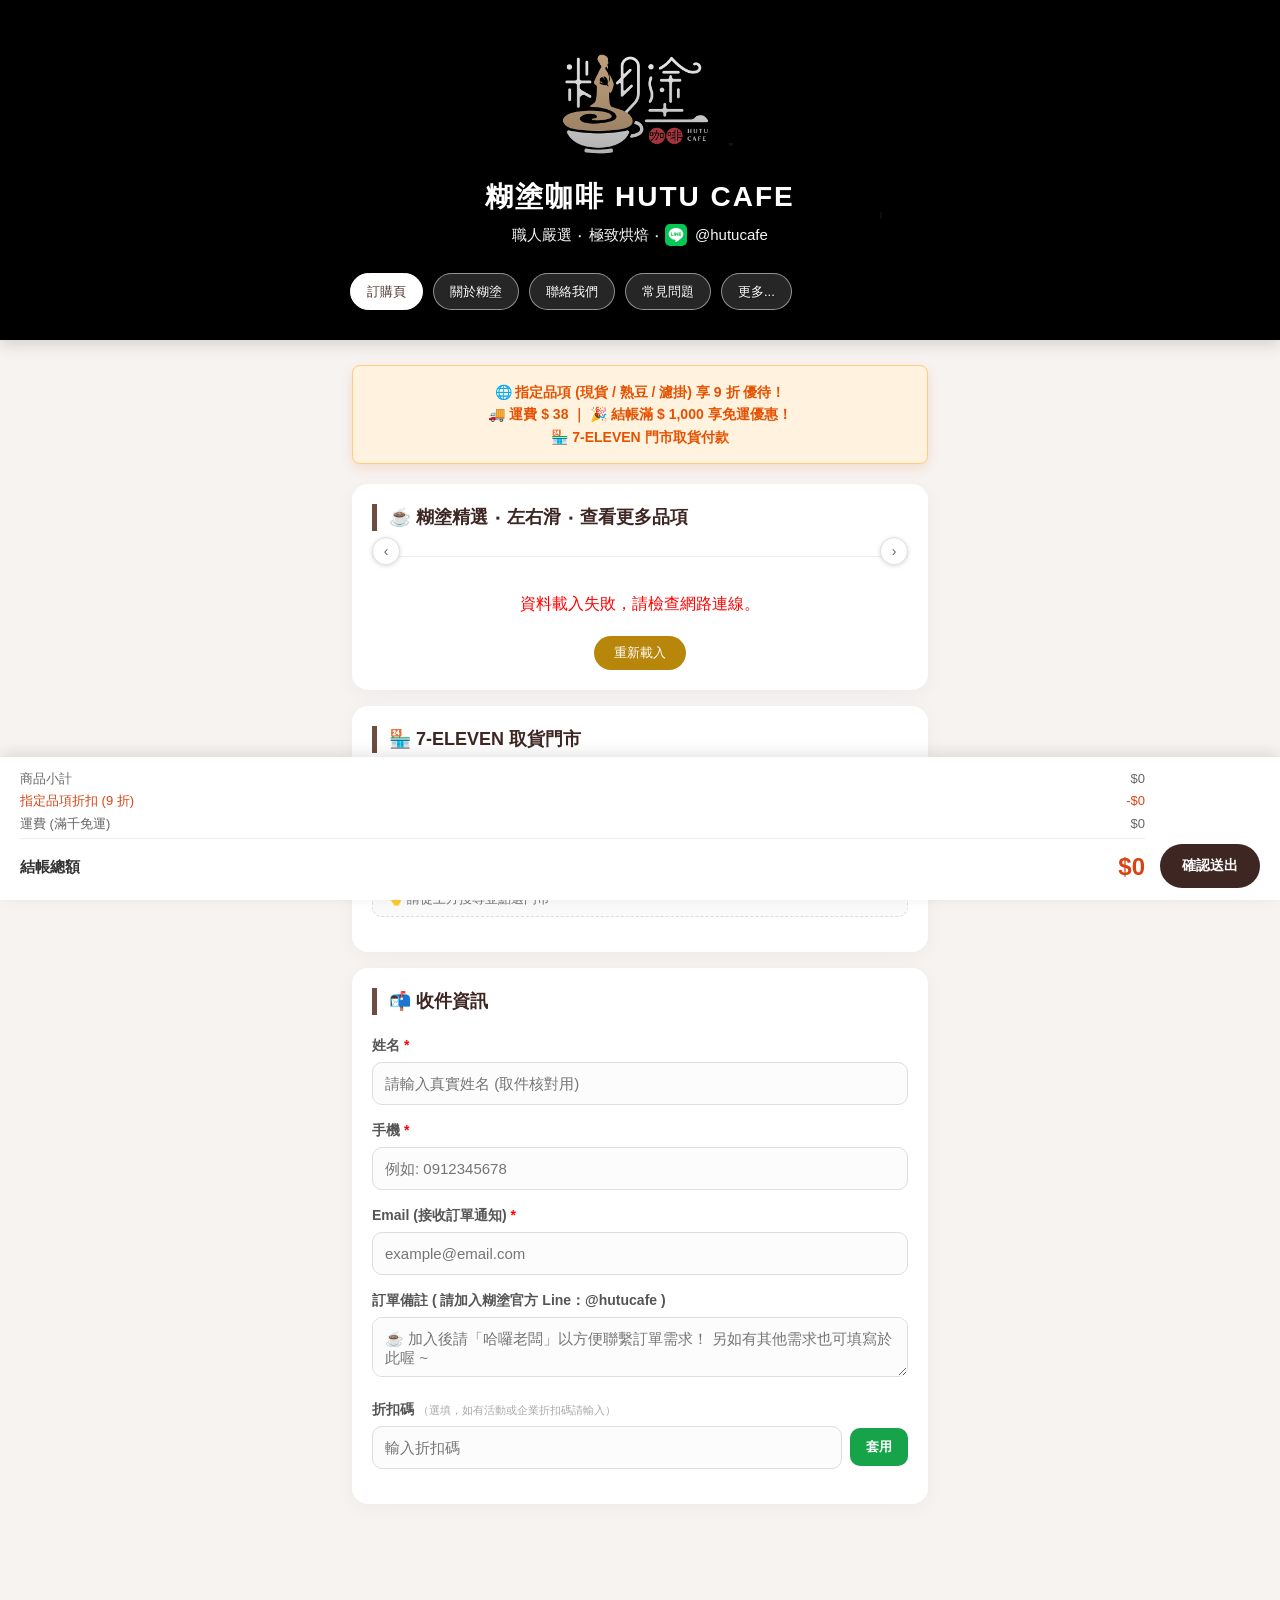
==== commit a731ac7b: "Add files via upload" ====
--- a/index.html
+++ b/index.html
@@ -3,14 +3,76 @@
 <head>
     <meta charset="UTF-8">
     <meta name="viewport" content="width=device-width, initial-scale=1.0">
-    <title>常見問題 | 糊塗咖啡 HUTU CAFE</title>
-    <meta property="og:title" content="常見問題與訂單查詢 | 糊塗咖啡 HUTU CAFE">
-    <meta property="og:description" content="提供最完整的訂購指南：包含出貨時間、物流進度、運費優惠及手機即時查詢最近 3 筆訂單狀態。">
+
+    <!-- ✅ 基本 SEO -->
+    <title>糊塗咖啡 HUTU CAFE | 台灣精品烘豆工坊・職人手烘・線上訂購</title>
+    <meta name="description" content="糊塗咖啡 HUTU CAFE，以科學數據烘焙，曾榮獲 Coffee Review 93-94 高分評鑑及咖啡烘烘烘賽事冠軍。提供衣索比亞、哥倫比亞、泰國等精品咖啡豆，支援 7-ELEVEN 門市取貨。">
+    <meta name="keywords" content="糊塗咖啡,HUTU CAFE,精品咖啡,手烘咖啡,咖啡豆,烘豆,台灣咖啡,耶加雪菲,衣索比亞,哥倫比亞,線上訂購咖啡">
+    <meta name="author" content="糊塗咖啡 HUTU CAFE">
+    <meta name="robots" content="index, follow">
+    <link rel="canonical" href="https://hutucafe.github.io/index.html">
+    <link rel="sitemap" type="application/xml" href="https://hutucafe.github.io/sitemap.xml">
+
+    <!-- ✅ Open Graph（社群/LINE 分享） -->
     <meta property="og:type" content="website">
-    <meta property="og:url" content="https://hutucafe.github.io/faq.html">
+    <meta property="og:url" content="https://hutucafe.github.io/index.html">
+    <meta property="og:title" content="糊塗咖啡 HUTU CAFE | 台灣精品咖啡・職人手烘・線上訂購">
+    <meta property="og:description" content="以科學數據烘焙，曾榮獲 Coffee Review 93-94 高分評鑑及咖啡烘烘烘賽事冠軍。衣索比亞、哥倫比亞、泰國精品豆，支援 7-ELEVEN 取貨。">
     <meta property="og:image" content="https://hutucafe.github.io/logo2.jpg">
     <meta property="og:image:width" content="1200">
     <meta property="og:image:height" content="1200">
+    <meta property="og:image:type" content="image/jpeg">
+    <meta property="og:site_name" content="糊塗咖啡 HUTU CAFE">
+    <meta property="og:locale" content="zh_TW">
+
+    <!-- ✅ Twitter Card -->
+    <meta name="twitter:card" content="summary_large_image">
+    <meta name="twitter:title" content="糊塗咖啡 HUTU CAFE | 台灣精品咖啡・職人手烘">
+    <meta name="twitter:description" content="以科學數據烘焙，曾榮獲 Coffee Review 93-94 高分評鑑及咖啡烘烘烘賽事冠軍，衣索比亞、哥倫比亞等精品咖啡豆線上訂購。">
+    <meta name="twitter:image" content="https://hutucafe.github.io/logo2.jpg">
+
+    <!-- ✅ 結構化資料 JSON-LD（讓 Google 顯示豐富摘要） -->
+    <script type="application/ld+json">
+    {
+      "@context": "https://schema.org",
+      "@type": "Store",
+      "name": "糊塗咖啡 HUTU CAFE",
+      "alternateName": "HUTU CAFE 烘豆工坊",
+      "url": "https://hutucafe.github.io/index.html",
+      "logo": "https://hutucafe.github.io/logo2.jpg",
+      "image": "https://hutucafe.github.io/logo2.jpg",
+      "description": "以科學數據烘焙，曾榮獲 Coffee Review 93-94 高分評鑑及咖啡烘烘烘賽事冠軍。",
+      "address": {
+        "@type": "PostalAddress",
+        "addressCountry": "TW"
+      },
+      "contactPoint": {
+        "@type": "ContactPoint",
+        "contactType": "customer service",
+        "url": "https://line.me/ti/p/~@hutucafe"
+      },
+      "sameAs": [
+        "https://line.me/ti/p/~@hutucafe"
+      ]
+    }
+    </script>
+    <script type="application/ld+json">
+    {
+      "@context": "https://schema.org",
+      "@type": "ItemList",
+      "name": "糊塗咖啡精品咖啡豆系列",
+      "url": "https://hutucafe.github.io/index.html",
+      "itemListElement": [
+        { "@type": "ListItem", "position": 1, "name": "衣索比亞精品咖啡豆", "url": "https://hutucafe.github.io/index.html" },
+        { "@type": "ListItem", "position": 2, "name": "哥倫比亞精品咖啡豆", "url": "https://hutucafe.github.io/index.html" },
+        { "@type": "ListItem", "position": 3, "name": "巴拿馬精品咖啡豆",   "url": "https://hutucafe.github.io/index.html" },
+        { "@type": "ListItem", "position": 4, "name": "肯亞精品咖啡豆",     "url": "https://hutucafe.github.io/index.html" },
+        { "@type": "ListItem", "position": 5, "name": "泰國精品咖啡豆",     "url": "https://hutucafe.github.io/index.html" },
+        { "@type": "ListItem", "position": 6, "name": "各國精品咖啡豆",     "url": "https://hutucafe.github.io/index.html" }
+      ]
+    }
+    </script>
+
     <link rel="icon" href="logo2.jpg" type="image/jpeg">
     <style>
         /* 基礎樣式重置 */
@@ -20,7 +82,7 @@
         /* 頁首設計 */
         header { 
             position: relative;
-            background-image: url('bg.jpg'); 
+            background-image: url('bg.jpg');
             background-size: auto 100%; 
             background-position: center center; 
             background-repeat: no-repeat;
@@ -59,15 +121,7 @@
         .line-img-icon { width: 22px; height: auto; vertical-align: middle; margin-right: 4px; position: relative; top: -2px; filter: drop-shadow(0 1px 2px rgba(0,0,0,0.5)); }
 
         /* 主導覽列 */
-        .main-nav { 
-            display: flex; 
-            justify-content: flex-start; 
-            overflow-x: auto; 
-            gap: 10px; 
-            padding: 5px 10px; 
-            scrollbar-width: none; 
-            -webkit-overflow-scrolling: touch; 
-        }
+        .main-nav { display: flex; justify-content: flex-start; overflow-x: auto; gap: 10px; padding: 5px 10px; scrollbar-width: none; -webkit-overflow-scrolling: touch; }
         .main-nav::-webkit-scrollbar { display: none; }
 
         .nav-item { 
@@ -76,6 +130,7 @@
             background-color: rgba(255, 255, 255, 0.15); backdrop-filter: blur(8px); -webkit-backdrop-filter: blur(8px); 
             transition: 0.3s; white-space: nowrap; text-shadow: 0 1px 2px rgba(0,0,0,0.3);
         }
+        /* 這裡新增了 .active 判斷，確保與其他頁面一致 */
         .nav-item:hover, .nav-item.active { background-color: #fff; color: #4e342e; border-color: #fff; text-shadow: none; box-shadow: 0 4px 10px rgba(0,0,0,0.2); }
 
         @media (max-width: 600px) {
@@ -85,112 +140,294 @@
             .nav-item { padding: 6px 12px; font-size: 12px; }
         }
 
-        /* 內容區塊 */
+        /* 容器與區塊 */
         .container { max-width: 600px; margin: 0 auto; padding: 0 12px; }
-        .section { background: #fff; border-radius: 16px; padding: 25px 20px; margin-bottom: 20px; box-shadow: 0 4px 20px rgba(0,0,0,0.04); }
-        .section-title { font-size: 19px; font-weight: bold; border-left: 5px solid #6d4c41; padding-left: 12px; margin-bottom: 15px; color: #3e2723; }
-        .intro-text { font-size: 14px; color: #666; margin-bottom: 15px; line-height: 1.6; }
-
-        /* 訂單查詢表單 - 方案二修正：防止溢出 */
-        .track-form { display: flex; gap: 8px; margin-top: 10px; align-items: center; }
-        .track-input { 
+        .section { background: #fff; border-radius: 16px; padding: 20px; margin-bottom: 16px; box-shadow: 0 4px 20px rgba(0,0,0,0.04); }
+        .section-title { font-size: 18px; font-weight: bold; border-left: 5px solid #6d4c41; padding-left: 12px; margin-bottom: 20px; color: #3e2723; }
+        
+        /* 產品頁籤 */
+        .tabs-wrapper { position: relative; margin-bottom: 15px; }
+        .tabs-container { display: flex; overflow-x: auto; border-bottom: 1px solid #eee; gap: 10px; padding-bottom: 5px; scrollbar-width: none; scroll-behavior: smooth; -webkit-overflow-scrolling: touch; cursor: grab; user-select: none; }
+        .tabs-container::-webkit-scrollbar { display: none; }
+        .tabs-container.dragging { cursor: grabbing; }
+        .tabs-arrow { display: none; position: absolute; top: 50%; transform: translateY(-60%); background: #fff; border: 1px solid #e0e0e0; border-radius: 50%; width: 28px; height: 28px; font-size: 14px; cursor: pointer; align-items: center; justify-content: center; z-index: 5; box-shadow: 0 1px 4px rgba(0,0,0,0.15); padding: 0; color: #666; }
+        .tabs-arrow:hover { background: #f5f0eb; }
+        .tabs-arrow.left { left: 0; }
+        .tabs-arrow.right { right: 0; }
+        @media (hover: hover) and (pointer: fine) { .tabs-arrow { display: flex; } .tabs-container { padding-left: 32px; padding-right: 32px; } }
+        .tab-btn { flex: none; padding: 8px 16px; background: #fff; border: 1px solid #e0e0e0; border-radius: 20px; font-size: 14px; color: #666; cursor: pointer; transition: 0.3s; }
+        .tab-btn.active { background: #b8860b; color: #fff; font-weight: bold; border-color: #b8860b; }
+
+        .promo-banner { 
+            background: #fff3e0; border: 1px solid #ffcc80; color: #e65100; padding: 15px 15px; 
+            border-radius: 8px; font-size: 14px; font-weight: bold; margin-bottom: 20px; 
+            text-align: center; box-shadow: 0 4px 12px rgba(230, 81, 0, 0.15); line-height: 1.6; 
+        }
+
+        /* 高質感商品卡片 */
+        .modern-card { 
+            background: #fff; border-radius: 16px; padding: 0; margin-bottom: 14px; 
+            box-shadow: 0 2px 10px rgba(0,0,0,0.03); display: flex; align-items: stretch;
+            transition: 0.3s; border: 1px solid #f2f2f2; overflow: hidden;
+        }
+        .modern-card:hover { border-color: #e0e0e0; box-shadow: 0 6px 16px rgba(0,0,0,0.06); transform: translateY(-1px); }
+        
+        .card-left { flex: 1; padding-right: 12px; }
+        
+        /* 第一列：標題、烘焙度 */
+        .card-title { font-size: 17px; font-weight: 800; color: #333; margin-bottom: 6px; display: flex; align-items: center; flex-wrap: wrap; gap: 6px; line-height: 1.4; }
+        
+        /* 七段烘焙度色塊 */
+        .roast-badge { font-size: 12px; padding: 3px 6px; border-radius: 4px; font-weight: bold; white-space: nowrap; }
+        .roast-1-el { background: #f5eedc; color: #5d4037; border: 1px solid #eaddcc; } 
+        .roast-2-l { background: #e8d5c4; color: #5d4037; } 
+        .roast-3-ml { background: #d2a679; color: #fff; } 
+        .roast-4-m { background: #ab7a4b; color: #fff; } 
+        .roast-5-md { background: #734a26; color: #fff; } 
+        .roast-6-d { background: #4a2c11; color: #fff; } 
+        .roast-7-ed { background: #261508; color: #fff; } 
+        .roast-default { background: #eee; color: #666; }
+
+        /* 第二列：產區｜品種｜處理法 */
+        .card-meta { 
+            font-size: clamp(11px, 3vw, 13px); color: #777; font-weight: 500; margin-bottom: 6px; letter-spacing: 0.3px;
+            line-height: 1.4;
+        }
+
+        /* 第三列：風味標籤 */
+        .card-tags { display: flex; flex-wrap: wrap; gap: 4px; align-items: center; }
+        .modern-tag { font-size: clamp(10px, 2.8vw, 12px); padding: 2px 7px; border-radius: 4px; background: #fdfbf8; border: 1px solid #efe6de; color: #8a6341; white-space: nowrap; }
+        
+        /* 右側價格與控制鈕 */
+        .card-right { display: flex; flex-direction: column; align-items: flex-end; justify-content: center; min-width: 90px; }
+        .card-price { font-size: clamp(16px, 5vw, 20px); font-weight: 900; color: #b77b3b; display: flex; align-items: baseline; gap: 2px; margin-bottom: 6px; flex-wrap: wrap; }
+        .card-price .unit { font-size: clamp(10px, 3vw, 11px); color: #999; font-weight: normal; }
+        
+        .modern-qty { display: flex; border: 1px solid #e0e0e0; border-radius: 20px; overflow: hidden; height: clamp(28px, 8vw, 34px); width: clamp(80px, 22vw, 96px); background: #fff; flex-shrink: 0; }
+        .modern-qty button { flex: 1; background: transparent; border: none; font-size: clamp(15px, 4.5vw, 18px); color: #777; cursor: pointer; transition: 0.2s; display: flex; align-items: center; justify-content: center; }
+        .modern-qty button:hover:not(:disabled) { background: #f5f5f5; color: #333; }
+        .modern-qty button:disabled { color: #ccc; cursor: not-allowed; }
+        .modern-qty input { width: clamp(32px, 8vw, 40px); text-align: center; border: none; border-left: 1px solid #e0e0e0; border-right: 1px solid #e0e0e0; font-size: clamp(12px, 3.5vw, 14px); font-weight: bold; color: #333; background: transparent; padding: 0; }
+
+        /* 統一卡片樣式：左圖右文 */
+        .modern-card { flex-direction: row !important; align-items: stretch; padding: 0 !important; overflow: hidden; }
+        .card-thumb { width: clamp(100px, 28vw, 130px); min-width: clamp(100px, 28vw, 130px); flex-shrink: 0; align-self: stretch; cursor: pointer; background: #f5f0eb; display: flex; flex-direction: column; align-items: center; justify-content: flex-start; padding-top: 10px; }
+        .card-thumb img { width: clamp(88px, 24vw, 112px); height: clamp(88px, 24vw, 112px); object-fit: contain; display: block; flex-shrink: 0; border-radius: 8px; }
+        .card-thumb:hover img { opacity: 0.88; }
+        .card-thumb-badges { width: 100%; display: flex; align-items: center; justify-content: center; gap: 3px; padding: 5px 6px 7px; flex-wrap: wrap; }
+        .card-body { flex: 1; padding: 10px 12px 12px 14px; display: flex; flex-direction: column; justify-content: space-between; min-width: 0; gap: 6px; }
+        .card-top-row { display: flex; align-items: flex-start; justify-content: space-between; gap: 6px; margin-bottom: 3px; }
+        .card-name { font-size: clamp(13px, 3.8vw, 15.5px); font-weight: 600; color: var(--color-text-primary); line-height: 1.4; margin-bottom: 4px; }
+        .card-badges { display: flex; flex-direction: row; align-items: center; gap: 4px; flex-shrink: 0; }
+        .badge-roast { font-size: clamp(9px, 2.5vw, 11px); padding: 3px 8px; border-radius: 4px; font-weight: 600; background: #e8d5c4; color: #5d4037; white-space: nowrap; }
+        .badge-normal { font-size: clamp(9px, 2.5vw, 11px); font-weight: 700; padding: 3px 8px; border-radius: 4px; background: #edf7ed; border: 0.5px solid #c8e6c9; color: #2e7d32; white-space: nowrap; }
+        .badge-warning { font-size: clamp(9px, 2.5vw, 11px); font-weight: 700; padding: 3px 8px; border-radius: 4px; background: #ffebee; border: 0.5px solid #ffcdd2; color: #c62828; white-space: nowrap; }
+        .badge-out { font-size: clamp(9px, 2.5vw, 11px); font-weight: 700; padding: 3px 8px; border-radius: 4px; background: #f5f5f5; border: 0.5px solid #ddd; color: #999; white-space: nowrap; }
+        .card-bottom { display: flex; align-items: center; justify-content: space-between; gap: 8px; flex-wrap: wrap; margin-top: 2px; }
+        /* Lightbox */
+        .lightbox { display: none; position: fixed; inset: 0; background: rgba(0,0,0,0.75); z-index: 9999; align-items: center; justify-content: center; padding: 30px; }
+        .lightbox.open { display: flex; }
+                .lightbox-inner { background: #fff; border-radius: 16px; width: 100%; max-width: 400px; overflow: hidden; position: relative; max-height: 92vh; overflow-y: auto; }
+        @media (hover: hover) and (pointer: fine) { .lightbox-inner { max-width: 350px; max-height: 88vh; } }
+                        .lightbox-img { width: 100%; max-height: 400px; min-height: 200px; object-fit: contain; background: #f5f0eb; display: block; }
+        @media (hover: hover) and (pointer: fine) { .lightbox-img { max-height: 350px; } }
+        .lightbox-body { padding: 10px 16px 10px; }
+        .lightbox-title { font-size: 15px; font-weight: 500; color: #333; margin-bottom: 4px; display: flex; align-items: center; flex-wrap: wrap; gap: 5px; }
+        .lightbox-meta { font-size: 12px; color: #777; margin-bottom: 8px; }
+        .lightbox-tags { display: flex; flex-wrap: wrap; gap: 4px; margin-bottom: 10px; }
+        .lightbox-bottom { display: flex; align-items: center; justify-content: space-between; padding-top: 8px; border-top: 1px solid #f0f0f0; }
+        .lightbox-price { font-size: 20px; font-weight: 500; color: #b77b3b; }
+        .lightbox-price .unit { font-size: 12px; color: #999; font-weight: normal; }
+        .lightbox-close { position: absolute; top: 10px; right: 12px; background: rgba(0,0,0,0.45); color: #fff; border: none; border-radius: 50%; width: 28px; height: 28px; font-size: 16px; cursor: pointer; display: flex; align-items: center; justify-content: center; z-index: 10; }
+                .lightbox-nav { background: #f0e8e0; color: #6b3a2a; border: none; border-radius: 50%; width: 36px; height: 36px; font-size: 20px; cursor: pointer; display: flex; align-items: center; justify-content: center; flex-shrink: 0; transition: background 0.2s; }
+        .lightbox-nav:hover { background: #e0d0c0; }
+        .lightbox-nav:disabled { opacity: 0.25; cursor: default; }
+        .lightbox-bottom-bar { display: flex; align-items: center; justify-content: space-between; gap: 8px; padding: 10px 14px 14px; }
+        .lightbox-back { width: 180px; padding: 8px 10px; background: #6b3a2a; color: #fff; border: none; border-radius: 10px; font-size: 13px; font-weight: 500; cursor: pointer; text-align: center; }
+        .lightbox-back:active { background: #4e2a1e; }
+
+        /* 庫存狀態標籤 */
+        .stock-container { margin-top: 8px; display: flex; justify-content: flex-end; width: 100%; }
+        .stock-normal { background: #edf7ed; border-color: #c8e6c9; color: #2e7d32; font-weight: bold; font-size: 11px; padding: 3px 8px; border-radius: 4px; border-width: 1px; border-style: solid; white-space: nowrap; display: inline-block;}
+        .stock-warning { background: #ffebee; border-color: #ffcdd2; color: #c62828; font-weight: bold; font-size: 11px; padding: 3px 8px; border-radius: 4px; border-width: 1px; border-style: solid; white-space: nowrap; display: inline-block;}
+        .stock-out { background: #eeeeee; color: #999; border-color: #ccc; font-size: 11px; padding: 3px 8px; border-radius: 4px; border-width: 1px; border-style: solid; white-space: nowrap; display: inline-block;}
+
+        /* 多規格選擇器 */
+        .variant-selector { display: flex; flex-wrap: nowrap; overflow-x: auto; gap: 6px; margin: 6px 0 8px; scrollbar-width: none; -webkit-overflow-scrolling: touch; }
+        .variant-selector::-webkit-scrollbar { display: none; }
+        .variant-btn {
+            flex-shrink: 0; font-size: clamp(11px, 3vw, 13px); font-weight: 700; padding: 4px 10px; border-radius: 20px; cursor: pointer;
+            border: 2px solid #c9a96e; background: #fff; color: #7a5230; transition: all 0.18s; white-space: nowrap;
+        }
+        .variant-btn:hover:not(:disabled) { background: #fdf0e4; border-color: #b8860b; }
+        .variant-btn.active { background: #b8860b; border-color: #b8860b; color: #fff; }
+        .variant-btn:disabled { background: #f9f9f9; border-color: #eee; color: #ccc; cursor: not-allowed; text-decoration: line-through; opacity: 0.6; }
+
+        /* 熱賣排行榜 */
+        .ranking-section { margin-bottom: 14px; }
+        .ranking-header {
+            display: flex; align-items: center; justify-content: space-between;
+            margin-bottom: 8px; flex-wrap: wrap; gap: 6px;
+        }
+        .ranking-title { font-size: 15px; font-weight: 700; color: #6d4c41; }
+        .ranking-time-btns { display: flex; gap: 4px; }
+        .ranking-time-btn {
+            font-size: 11px; font-weight: 600; padding: 3px 9px;
+            border-radius: 20px; cursor: pointer; border: 1.5px solid #d4b896;
+            background: #fff; color: #7a5230; transition: all 0.15s;
+            white-space: nowrap;
+        }
+        .ranking-time-btn.active { background: #b8860b; border-color: #b8860b; color: #fff; }
+.ranking-cols { display: flex; gap: 8px; }
+        /* ✅ 調整欄位寬度比例：熟豆給 4 等份，濾掛給 5.5 等份 */
+        .ranking-col:first-child { flex: 4; min-width: 0; }
+        .ranking-col:last-child { flex: 5; min-width: 0; }
+        
+        .ranking-col-title {
+            font-size: 13px; font-weight: 700; color: #888;
+            margin-bottom: 5px; letter-spacing: 0.5px;
+        }
+        .ranking-list { display: flex; flex-direction: column; gap: 4px; }
+        .ranking-item {
+            display: flex; align-items: center; gap: 5px; /* 稍微縮小內部間距以爭取空間 */
+            background: #fff; border: 1px solid #ede8e2;
+            border-radius: 7px; padding: 6px; /* 縮小左右內距 */
+        }
+        .ranking-medal { font-size: 14px; min-width: 18px; text-align: center; }
+        .ranking-num {
+            font-size: 12px; font-weight: 700; min-width: 18px;
+            text-align: center; color: #bbb;
+        }
+        .ranking-name { 
             flex: 1; 
-            min-width: 0; /* 關鍵：允許 Flex 項目縮小到文字顯示寬度以下 */
-            padding: 12px 15px; 
-            border: 1px solid #ddd; 
-            border-radius: 8px; 
-            font-size: 15px; 
-            background: #fcfcfc; 
-            transition: 0.3s; 
-        }
-        .track-input:focus { outline: none; border-color: #8d6e63; background: #fff; }
-        .track-btn { 
-            flex-shrink: 0; /* 關鍵：防止按鈕在空間不足時被壓縮 */
-            background: #6d4c41; 
-            color: #fff; 
-            border: none; 
-            padding: 0 16px; /* 稍微縮小左右 padding 以騰出空間 */
-            height: 46px; /* 統一高度 */
-            border-radius: 8px; 
-            font-size: 15px; 
-            font-weight: bold; 
-            cursor: pointer; 
-            transition: 0.3s; 
-            white-space: nowrap; 
-        }
-        .track-btn:hover { background: #4e342e; }
-        .track-btn:disabled { background: #aaa; cursor: not-allowed; }
+            color: #333; 
+            font-weight: 500; 
+            line-height: 1.3; 
+            /* ✅ 使用 clamp 讓字體依據螢幕寬度微調，最小 11px，最大 13px */
+            font-size: clamp(11px, 3.2vw, 13px);
+            word-break: break-word; /* 確保超長字串能正常換行不撐破版面 */
+        }
+        .ranking-empty { font-size: 13px; color: #bbb; padding: 6px 0; }
+
+        /* 送出確認 modal */
+        .confirm-modal-content {
+            background: #fff; border-radius: 16px; padding: 20px 18px;
+            max-height: 80vh; overflow-y: auto; width: 100%; max-width: 420px;
+        }
+        .confirm-item-row { display: flex; justify-content: space-between; padding: 6px 0; border-bottom: 1px solid #f0ece6; font-size: 13px; }
+        .confirm-total-row { display: flex; justify-content: space-between; font-size: 15px; font-weight: 700; color: #3e2723; padding-top: 10px; margin-top: 4px; border-top: 2px solid #d7ccc8; }
+        @keyframes cartFlash {
+            0%   { background: #fff8e1; transform: scale(1.04); }
+            100% { background: transparent; transform: scale(1); }
+        }
+        .cart-flash { animation: cartFlash 0.35s ease-out; }
+        .cart-badge {
+            display: none; position: fixed; bottom: 180px; right: 16px; z-index: 1100;
+            background: #3e2723; color: #fff; border-radius: 50px;
+            padding: 8px 14px; font-size: 13px; font-weight: 700;
+            box-shadow: 0 3px 12px rgba(0,0,0,0.25); cursor: pointer;
+            transition: transform 0.2s; align-items: center; gap: 6px;
+        }
+        .cart-badge:active { transform: scale(0.95); }
+        .cart-badge-count {
+            background: #b8860b; color: #fff; border-radius: 50%;
+            width: 20px; height: 20px; font-size: 11px; font-weight: 900;
+            display: flex; align-items: center; justify-content: center;
+        }
+        .modern-card.is-sold-out { opacity: 0.90; }
+        .modern-card.is-sold-out .card-thumb img { filter: grayscale(45%); }
+        .modern-card.is-sold-out .card-name { color: #aaa; }
+        .modern-card.is-sold-out .card-price { color: #bbb; }
+        .sold-out-overlay {
+            position: absolute; inset: 0;
+            background: rgba(0,0,0,0.13);
+            display: flex; align-items: center; justify-content: center;
+            border-radius: 8px 8px 0 0;
+        }
+        .sold-out-overlay span {
+            background: rgba(90,60,30,0.60);
+            color: #fff; font-size: 11.5px; font-weight: 700;
+            padding: 4px 12px; border-radius: 20px;
+            letter-spacing: 1.5px; backdrop-filter: blur(2px);
+        }
+        .card-thumb { position: relative; }
+
+        /* 頁籤說明區塊 */
+        @keyframes noteSlideIn {
+            from { opacity: 0; transform: translateY(-10px); }
+            to   { opacity: 1; transform: translateY(0); }
+        }
+        @keyframes noteGlow {
+            0%   { box-shadow: 0 2px 8px rgba(184,134,11,0.15); background: linear-gradient(135deg, #fdf3e3 0%, #fde9c4 100%); }
+            30%  { box-shadow: 0 0 24px rgba(184,134,11,0.7); background: linear-gradient(135deg, #fff3c0 0%, #ffe082 100%); }
+            70%  { box-shadow: 0 0 24px rgba(184,134,11,0.7); background: linear-gradient(135deg, #fff3c0 0%, #ffe082 100%); }
+            100% { box-shadow: 0 2px 8px rgba(184,134,11,0.15); background: linear-gradient(135deg, #fdf3e3 0%, #fde9c4 100%); }
+        }
+        .tab-note {
+            border: 1px solid #d4a843;
+            border-left: 4px solid #b8860b;
+            border-radius: 10px;
+            padding: 13px 16px 13px 14px;
+            margin-bottom: 16px;
+            font-size: 13.5px;
+            font-weight: 500;
+            color: #4a3000;
+            line-height: 1.7;
+            white-space: pre-wrap;
+            display: none;
+            position: relative;
+            background: linear-gradient(135deg, #fdf3e3 0%, #fde9c4 100%);
+            box-shadow: 0 2px 8px rgba(184,134,11,0.15);
+        }
+        .tab-note.visible {
+            display: flex;
+            align-items: flex-start;
+            gap: 10px;
+            animation: noteSlideIn 0.25s ease-out, noteGlow 1s ease-in-out 0.15s;
+        }
+        .tab-note-icon { font-size: 22px; flex-shrink: 0; margin-top: 1px; }
+        .tab-note-text { flex: 1; }
+
+        /* 載入動畫 */
+        .loader-container { display: flex; flex-direction: column; align-items: center; justify-content: center; padding: 40px 0; color: #8d6e63; }
+        .spinner { width: 40px; height: 40px; border: 4px solid #f3e5f5; border-top: 4px solid #8d6e63; border-radius: 50%; animation: spin 1s linear infinite; margin-bottom: 15px; }
+        @keyframes spin { 0% { transform: rotate(0deg); } 100% { transform: rotate(360deg); } }
+
+        /* 表單樣式 */
+        .form-group { margin-bottom: 15px; position: relative; }
+        .form-group label { display: block; margin-bottom: 6px; font-size: 14px; font-weight: bold; color: #555; }
+        .form-group input, .form-group textarea { width: 100%; padding: 12px; border: 1px solid #ddd; border-radius: 10px; font-size: 15px; background: #fcfcfc; transition: 0.3s; }
+        .form-group input:focus, .form-group textarea:focus { outline: none; border-color: #8d6e63; background: #fff; }
+        .form-group input[readonly] { background: #f0f0f0; color: #888; cursor: not-allowed; }
         
-        .track-result-box { margin-top: 20px; border: 1px solid #e0e0e0; border-radius: 12px; padding: 15px; background: #fafafa; display: none; }
-        .order-item { border-bottom: 1px dashed #ccc; padding-bottom: 15px; margin-bottom: 15px; }
-        .order-item:last-child { border-bottom: none; margin-bottom: 0; padding-bottom: 0; }
+        .suggestions-list { position: absolute; top: 100%; left: 0; right: 0; background: #fff; border: 1px solid #ddd; border-top: none; max-height: 200px; overflow-y: auto; z-index: 100; list-style: none; border-radius: 0 0 8px 8px; box-shadow: 0 4px 12px rgba(0,0,0,0.1); display: none; margin-top: -4px; }
+        .suggestions-list li { padding: 12px; border-bottom: 1px solid #f9f9f9; cursor: pointer; font-size: 14px; line-height: 1.4; }
+        .suggestions-list li:hover { background: #fdf8f5; }
+
+        /* 底部結帳列 */
+        .bottom-bar { position: fixed; bottom: 0; left: 0; right: 0; background: #fff; padding: 12px 20px; box-shadow: 0 -4px 15px rgba(0,0,0,0.1); display: flex; justify-content: space-between; align-items: flex-end; z-index: 1000; }
+        .bottom-bar .total-info { flex: 1; margin-right: 15px; }
+        .calc-row { display: flex; justify-content: space-between; font-size: clamp(10px, 3.2vw, 13px); color: #666; margin-bottom: 3px; }
+        .calc-row.text-red { color: #d84315; }
+        .calc-row.total-row { border-top: 1px solid #eee; margin-top: 5px; padding-top: 10px; align-items: center; }
+        .total-label { font-size: clamp(12px, 3.5vw, 15px); font-weight: bold; color: #333; }
+        .total-amt { font-size: clamp(16px, 5.5vw, 24px); font-weight: bold; color: #d84315; }
         
-        .status-badge { display: inline-block; padding: 4px 10px; border-radius: 12px; font-size: 12px; font-weight: bold; background: #eee; color: #555; }
-        .status-badge.highlight { background: #e65100; color: #fff; } 
-        .status-badge.prepare { background: #8d6e63; color: #fff; }
-
-        /* FAQ 列表 */
-        .faq-list { display: flex; flex-direction: column; gap: 12px; }
-        .faq-card { background: #fafafa; border: 1px solid #eee; border-radius: 12px; padding: 16px; transition: 0.3s; }
-        .faq-card:hover { border-color: #d7ccc8; box-shadow: 0 4px 12px rgba(0,0,0,0.05); }
-        .faq-q { display: flex; align-items: flex-start; font-size: 15px; font-weight: bold; color: #3e2723; margin-bottom: 8px; }
-        .faq-a { display: flex; align-items: flex-start; font-size: 14px; color: #555; line-height: 1.6; }
-        .faq-a-text { flex: 1; min-width: 0; }
-        .badge-q { background: #d84315; color: #fff; font-size: 12px; padding: 2px 6px; border-radius: 4px; margin-right: 8px; margin-top: 2px; flex-shrink: 0; font-weight: normal; }
-        .badge-a { background: #8d6e63; color: #fff; font-size: 12px; padding: 2px 6px; border-radius: 4px; margin-right: 8px; margin-top: 2px; flex-shrink: 0; font-weight: normal; }
-
-        .bottom-bar { position: fixed; bottom: 0; left: 0; right: 0; background: rgba(255,255,255,0.95); backdrop-filter: blur(5px); padding: 15px 20px; box-shadow: 0 -4px 15px rgba(0,0,0,0.08); display: flex; justify-content: center; z-index: 1000; }
-        .bottom-bar a { text-decoration: none; background: #3e2723; color: #fff; padding: 14px 40px; border-radius: 25px; font-size: 16px; font-weight: bold; transition: 0.3s; display: inline-block; width: 100%; max-width: 400px; text-align: center; letter-spacing: 2px; }
-        .bottom-bar a:hover { background: #5d4037; box-shadow: 0 4px 12px rgba(93, 64, 55, 0.3); }
-        /* 活動骨架載入動畫 */
-        @keyframes shimmer {
-            0%   { background-position: -400px 0; }
-            100% { background-position: 400px 0; }
-        }
-        .skeleton {
-            background: linear-gradient(90deg, #f0e6d8 25%, #fdf3e3 50%, #f0e6d8 75%);
-            background-size: 800px 100%;
-            animation: shimmer 1.4s infinite;
-            border-radius: 8px;
-            height: 16px;
-            margin-bottom: 10px;
-        }
-        .skeleton.title { height: 22px; width: 60%; }
-        .skeleton.desc  { height: 14px; width: 80%; }
-        .skeleton.field { height: 40px; width: 100%; margin-bottom: 14px; border-radius: 10px; }
-        @keyframes eventSlideIn { from { opacity:0; transform:translateY(-12px); } to { opacity:1; transform:translateY(0); } }
-        #event-section { display:none; animation: eventSlideIn 0.4s ease-out; background: linear-gradient(135deg,#fff8f0 0%,#ffecd2 100%); border:2px solid #e8a838; border-radius:16px; padding:22px 20px; margin-bottom:20px; box-shadow:0 4px 20px rgba(232,168,56,0.2); }
-        #event-section .event-title { font-size:20px; font-weight:bold; color:#3e2723; border-left:5px solid #e8a838; padding-left:12px; margin-bottom:6px; }
-        #event-section .event-desc { font-size:14px; color:#795548; margin-bottom:16px; white-space: pre-line; line-height:1.65; }
-        .event-form-group { margin-bottom:14px; }
-        .event-form-group label { display:block; font-size:13px; font-weight:600; color:#4e342e; margin-bottom:5px; white-space: pre-line; line-height:1.6; }
-        .event-form-group input, .event-form-group select, .event-form-group textarea { width:100%; padding:10px 13px; border:1.5px solid #d4b896; border-radius:10px; font-size:14px; background:#fff; color:#333; box-sizing:border-box; }
-        .event-form-group input:focus, .event-form-group select:focus { outline:none; border-color:#e8a838; box-shadow:0 0 0 3px rgba(232,168,56,0.15); }
-        .event-form-group .hint { font-size:11px; color:#aaa; margin-top:3px; }
-        .event-submit-btn { width:100%; padding:13px; background:#e8a838; color:#fff; border:none; border-radius:12px; font-size:16px; font-weight:700; cursor:pointer; transition:0.2s; margin-top:4px; }
-        .event-submit-btn:disabled { background:#ccc; cursor:not-allowed; }
-        .event-required { color:red; margin-left:2px; }
-        /* 搶碼區塊 */
-        @keyframes couponSlideIn { from { opacity:0; transform:translateY(-12px); } to { opacity:1; transform:translateY(0); } }
-        #coupon-section { display:none; animation: couponSlideIn 0.4s ease-out; background: linear-gradient(135deg,#f0fff4 0%,#dcfce7 100%); border:2px solid #4ade80; border-radius:16px; padding:22px 20px 28px; margin-bottom:20px; box-shadow:0 4px 20px rgba(74,222,128,0.15); }
-        #coupon-section .coupon-title { font-size:20px; font-weight:bold; color:#14532d; border-left:5px solid #4ade80; padding-left:12px; margin-bottom:6px; }
-        /* 搶碼區塊輸入時隱藏底欄 */
-        body.coupon-typing .bottom-bar { display: none !important; }
-        #coupon-section .coupon-desc  { font-size:13px; color:#166534; margin-bottom:14px; white-space: pre-line; line-height:1.6; }
-        .coupon-pool-list { display:flex; flex-direction:column; gap:8px; margin-bottom:16px; }
-        .coupon-pool-item { display:flex; justify-content:space-between; align-items:center; background:#fff; border-radius:10px; padding:10px 14px; border:1px solid #bbf7d0; font-size:13px; }
-        .coupon-pool-item.empty { opacity:0.5; }
-        .coupon-pool-name  { font-weight:600; color:#14532d; }
-        .coupon-pool-stock { font-size:12px; color:#166534; white-space:nowrap; margin-left:8px; }
-        .coupon-pool-stock.sold-out { color:#dc2626; font-weight:700; }
-        .coupon-form-group { margin-bottom:12px; }
-        .coupon-form-group label { display:block; font-size:13px; font-weight:600; color:#14532d; margin-bottom:5px; }
-        .coupon-form-group input { width:100%; padding:10px 13px; border:1.5px solid #86efac; border-radius:10px; font-size:14px; background:#fff; color:#333; box-sizing:border-box; }
-        .coupon-form-group input:focus { outline:none; border-color:#4ade80; box-shadow:0 0 0 3px rgba(74,222,128,0.15); }
-        .coupon-submit-btn { display:block; width:fit-content; min-width:180px; padding:13px 32px; background:#16a34a; color:#fff; border:none; border-radius:12px; font-size:16px; font-weight:700; cursor:pointer; transition:0.2s; margin:16px auto 24px; }
-        /* 搶碼按鈕保持原位，不做 sticky */
-        .coupon-submit-btn:hover:not(:disabled) { background:#15803d; }
-        .coupon-submit-btn:disabled { background:#ccc; cursor:not-allowed; }
+        .bottom-bar button { background: #3e2723; color: #fff; border: none; padding: 11px 22px; border-radius: 25px; font-size: clamp(12px, 3.5vw, 14px); font-weight: bold; cursor: pointer; transition: 0.3s; height: 44px; }
+        .bottom-bar button:disabled { background: #aaa; cursor: not-allowed; }
+        
+        #store-status { font-size: 12px; margin-top: 6px; display: block; color: #888; }
+        .footer-logo-section { text-align: center; padding: 10px 20px 40px; }
+        .footer-logo { width: 270px; max-width: 100%; height: auto; mix-blend-mode: multiply; }
+
+        /* 自訂彈出視窗 */
+        .custom-modal { display: none; position: fixed; z-index: 2000; left: 0; top: 0; width: 100%; height: 100%; background-color: rgba(0,0,0,0.6); align-items: center; justify-content: center; padding: 20px; backdrop-filter: blur(3px); }
+        .custom-modal.open { display: flex; }
+        .modal-content { background-color: #3e2723; color: #fcfcfc; border-radius: 12px; padding: 25px; width: 100%; max-width: 400px; box-shadow: 0 5px 20px rgba(0,0,0,0.3); }
+        .modal-content h3 { color: #fff; margin-bottom: 12px; font-size: 18px; border-bottom: 1px solid rgba(255,255,255,0.2); padding-bottom: 12px; text-align: center;}
+        .modal-content pre { font-family: inherit; white-space: pre-wrap; font-size: 14px; line-height: 1.6; margin-bottom: 20px; color: #f7f3f0; }
+        .modal-content button { background: #d84315; color: #fff; border: none; padding: 12px 0; width: 100%; border-radius: 25px; font-size: 16px; font-weight: bold; cursor: pointer; transition: 0.3s; }
+        .modal-content button:hover { background: #bf360c; }
     </style>
 </head>
 <body>
@@ -206,637 +443,2356 @@
             </p>
             
             <nav class="main-nav">
-                <a href="index.html" class="nav-item">訂購頁</a>
+                <a href="index.html" class="nav-item active">訂購頁</a>
                 <a href="abouthutu.html" class="nav-item">關於糊塗</a>
                 <a href="contactus.html" class="nav-item">聯絡我們</a>
-                <a href="faq.html" class="nav-item active">常見問題</a>
+                <a href="faq.html" class="nav-item">常見問題</a>
                 <a href="more.html" class="nav-item">更多...</a>
             </nav>
         </div>
     </header>
 
     <div class="container">
-
-        <!-- 活動區塊（活動期間自動顯示） -->
-        <div id="event-section">
-            <div class="event-title" id="event-title">
-                <div class="skeleton title"></div>
+        <div class="promo-banner">
+            🌐 指定品項 (現貨 / 熟豆 / 濾掛) 享 <span id="ui-banner-discount"></span> 優待！ <br>
+            🚚 運費 $ <span id="ui-banner-fee"></span> ｜ 🎉  結帳滿 $ <span id="ui-banner-free"></span> 享免運優惠！ <br>
+            🏪 7-ELEVEN 門市取貨付款
+        </div>
+
+        <div id="ranking-section" class="ranking-section" style="display:none;">
+            <div class="ranking-header">
+                <span class="ranking-title">🔥 熱賣排行</span>
+                <div class="ranking-time-btns">
+                    <button class="ranking-time-btn" onclick="switchRankingTime(7, this)">7天</button>
+                    <button class="ranking-time-btn active" onclick="switchRankingTime(30, this)">30天</button>
+                    <button class="ranking-time-btn" onclick="switchRankingTime(90, this)">90天</button>
+                    <button class="ranking-time-btn" onclick="switchRankingTime(0, this)">全部</button>
+                </div>
             </div>
-            <div class="event-desc" id="event-desc">
-                <div class="skeleton desc"></div>
-            </div>
-            <div id="event-form-body">
-                <div style="text-align:center; padding:16px 0; color:#b8860b; font-size:14px; font-weight:600;">
-                    ☕ 活動資訊載入中，請稍候...
+            <div class="ranking-cols">
+                <div class="ranking-col">
+                    <div class="ranking-col-title">☕ 熟豆</div>
+                    <div id="ranking-roasted" class="ranking-list"></div>
                 </div>
-                <div class="skeleton field"></div>
-                <div class="skeleton field"></div>
-                <div class="skeleton field"></div>
-            </div>
-        </div>
-
-        <!-- 搶碼區塊（搶碼活動期間自動顯示） -->
-        <div id="coupon-section">
-            <div class="coupon-title" id="coupon-title">🎟 限量折扣碼搶先領</div>
-            <div class="coupon-desc" id="coupon-desc">數量有限，搶完為止！每人限領一次，折扣碼不一定搶得到喔！</div>
-            <div class="coupon-pool-list" id="coupon-pool-list"></div>
-                <div id="coupon-pool-expiry" style="font-size:12px;color:#6b7280;text-align:right;margin:-4px 0 12px;padding-right:4px;display:none;"></div>
-            <div id="coupon-form-body">
-                <div class="coupon-form-group">
-                    <label>姓名 <span style="color:red">*</span></label>
-                    <input type="text" id="cf-name" placeholder="請輸入真實姓名" onfocus="startCouponTyping()" onblur="endCouponTyping()">
-                </div>
-                <div class="coupon-form-group">
-                    <label>手機號碼 <span style="color:red">*</span></label>
-                    <input type="tel" id="cf-phone" placeholder="例如: 0912345678" maxlength="10" onfocus="startCouponTyping()" onblur="endCouponTyping()">
-                </div>
-                <div class="coupon-form-group">
-                    <label>Email（折扣碼將寄至此信箱）<span style="color:red">*</span></label>
-                    <input type="email" id="cf-email" placeholder="example@email.com" oninput="onCouponEmailInput()" onfocus="startCouponTyping()" onblur="endCouponTyping()">
-                    <div style="font-size:11px;color:#aaa;margin-top:3px;">請確認 Email 正確，折扣碼將寄送至此</div>
-                </div>
-                <button class="coupon-submit-btn" id="coupon-submit-btn" onclick="submitGrabCoupon()">🎟 立即搶碼！</button>
-            </div>
-        </div>
-
-        <div class="section">
-            <div class="section-title">📦 訂單與物流狀態查詢 (最近 3 筆)</div>
-            <p class="intro-text">
-                請輸入您訂購時留下的手機號碼，即可查詢您最近 3 筆訂單的交貨便代碼與最新狀態。
-            </p>
-            <div class="track-form">
-                <input type="tel" id="track-phone" class="track-input" placeholder="手機號碼 (例如: 0912345678)" maxlength="10">
-                <button class="track-btn" id="track-btn" onclick="trackOrder()">立即查詢</button>
-            </div>
-            <div id="track-results" class="track-result-box"></div>
-        </div>
-
-        <div class="section">
-            <div class="section-title">💡 常見問題 (FAQ)</div>
-            
-            <div class="faq-list">
-                <div class="faq-card">
-                    <div class="faq-q"><span class="badge-q">Q</span>糊塗咖啡的烘豆及出貨時間？</div>
-                    <div class="faq-a"><span class="badge-a">A</span>咖啡有現貨的部分會盡速寄出，沒有現貨的部分我們會利用週間收集訂單，週末統一烘豆及包裝，盡快提供給大家好咖啡！</div>
-                </div>
-
-                <div class="faq-card">
-                    <div class="faq-q"><span class="badge-q">Q</span>取貨及付款方式？</div>
-                    <div class="faq-a"><span class="badge-a">A</span>商品寄達 7-ELEVEN 後，您會收到簡訊通知。到門市報手機號碼末 3 碼，付費取貨即可。</div>
-                </div>
-
-                <div class="faq-card">
-                    <div class="faq-q"><span class="badge-q">Q</span>老闆可以幫我磨粉嗎？</div>
-                    <div class="faq-a"><span class="badge-a">A</span>我們建議不要磨粉喔，磨粉後風味消散得快！本店只販售原豆，強烈建議您自行使用磨豆機「現磨現沖」，風味最佳！</div>
-                </div>
-
-                <div class="faq-card">
-                    <div class="faq-q"><span class="badge-q">Q</span>商品有問題，退換貨怎麼處理？</div>
-                    <div class="faq-a"><span class="badge-a">A</span>收到商品如有任何問題，請透過 LINE 官方帳號與我們反映。確認後直接退款，不需退回貨物。</div>
-                </div>
-
-                <div class="faq-card">
-                    <div class="faq-q"><span class="badge-q">Q</span>運費怎麼算？</div>
-                    <div class="faq-a"><span class="badge-a">A</span><span class="faq-a-text">7-ELEVEN 超商取貨運費為 $<span id="faq-shipping-fee">38</span>。目前官網訂購指定品項享「<span id="faq-discount-name">優惠折扣</span>」，且結帳滿 $<span id="faq-free-threshold">1,000</span> 即可享免運費！</span></div>
-                </div>
-
-                <div class="faq-card">
-                    <div class="faq-q"><span class="badge-q">Q</span>我是咖啡新手，不知道該怎麼選豆？</div>
-                    <div class="faq-a"><span class="badge-a">A</span>本店咖啡豆非常多元，歡迎加入官方 LINE 找老闆聊聊您喜歡的風味！</div>
-                </div>
-
-                <div class="faq-card">
-                    <div class="faq-q"><span class="badge-q">Q</span>咖啡豆最佳賞味期間？要怎麼保存？</div>
-                    <div class="faq-a"><span class="badge-a">A</span>我們的咖啡豆最佳賞味期間是烘焙日後的 2 週 ~ 6 個月內，未開封狀態下可保存 6 個月，保存請放置於陰涼處，避免陽光直射與高溫潮濕環境。</div>
-                </div>
-
-                <div class="faq-card">
-                    <div class="faq-q"><span class="badge-q">Q</span>有建議的沖煮方式嗎？</div>
-                    <div class="faq-a"><span class="badge-a">A</span>依照您自己的習慣沖煮即可。若不熟悉，請至「更多...」頁面參考糊塗咖啡的專屬手沖指南。</div>
+                <div class="ranking-col">
+                    <div class="ranking-col-title">🧃 濾掛</div>
+                    <div id="ranking-drip" class="ranking-list"></div>
                 </div>
             </div>
         </div>
 
+        <div class="section">
+            <div class="section-title">☕ 糊塗精選 ‧ 左右滑 ‧ 查看更多品項</div>
+            <div class="tabs-wrapper">
+                <button class="tabs-arrow left" id="tabs-arrow-left" onclick="scrollTabs(-1)">‹</button>
+                <div id="tabs-container" class="tabs-container"></div>
+                <button class="tabs-arrow right" id="tabs-arrow-right" onclick="scrollTabs(1)">›</button>
+            </div>
+            <div id="tab-note" class="tab-note"></div>
+            <div id="product-list">
+                <div class="loader-container">
+                    <div class="spinner"></div>
+                    <p>正在為您準備最新豆單...</p>
+                </div>
+            </div>
+        </div>
+
+        <div class="section">
+            <div class="section-title">🏪 7-ELEVEN 取貨門市</div>
+
+            <!-- 搜尋列 -->
+            <div class="form-group" style="margin-bottom:6px;">
+                <label>門市搜尋 <span style="color:red">*</span>
+                    <span style="font-size:11px; color:#aaa; font-weight:400; margin-left:4px;">輸入門市名稱、店號或地址</span>
+                </label>
+                <div style="display:flex; gap:8px; align-items:center;">
+                    <input type="text" id="store-search" placeholder="🔍  例：集寶、142917、台北市中正區..." autocomplete="off" style="flex:1;">
+                    <button type="button" id="nearby-btn" onclick="showFavAndNearby()"
+                        style="flex-shrink:0; padding:9px 12px; background:#fff8f0; color:#b8860b;
+                               border:1.5px solid #e8c97a; border-radius:10px; font-size:12px;
+                               font-weight:700; cursor:pointer; white-space:nowrap; line-height:1.3;">
+                        ⭐常用<br>📍附近
+                    </button>
+                </div>
+                <span id="store-status" style="font-size:11px;"></span>
+                <ul id="store-suggestions" class="suggestions-list"></ul>
+            </div>
+
+            <!-- 已選門市 -->
+            <div class="form-group" style="margin-top:4px;">
+                <input type="text" id="store-info" readonly placeholder="👆 請從上方搜尋並點選門市"
+                    style="background:#fafafa; color:#555; font-size:13px; border:1.5px dashed #ddd; border-radius:10px; padding:10px 14px;">
+                <input type="hidden" id="selected-store-id">
+            </div>
+        </div>
+
+        <div class="section">
+            <div class="section-title">📬 收件資訊</div>
+            <div class="form-group">
+                <label>姓名 <span style="color:red">*</span></label>
+                <input type="text" id="buyer-name" placeholder="請輸入真實姓名 (取件核對用)" oninput="onNameInput()">
+                <span id="vip-badge" style="display:none; margin-top:4px; font-size:12px; font-weight:700; color:#2e7d32; background:#e8f5e9; border-radius:12px; padding:2px 10px;"></span>
+            </div>
+            <div class="form-group">
+                <label>手機 <span style="color:red">*</span></label>
+                <input type="tel" id="buyer-phone" placeholder="例如: 0912345678" maxlength="10" oninput="onPhoneInput()">
+                <span id="phone-hint" style="font-size:11px; margin-top:3px; display:none;"></span>
+            </div>
+            <div class="form-group">
+                <label>Email (接收訂單通知) <span style="color:red">*</span></label>
+                <input type="email" id="buyer-email" placeholder="example@email.com" required oninput="onEmailInput()">
+                <span id="email-hint" style="font-size:11px; margin-top:3px; display:none;"></span>
+            </div>
+            <div class="form-group">
+                <label>訂單備註 ( 請加入糊塗官方 Line：@hutucafe )</label>
+                <textarea id="buyer-notes" rows="2" placeholder="☕ 加入後請「哈囉老闆」以方便聯繫訂單需求！ 另如有其他需求也可填寫於此喔 ~ "></textarea>
+            </div>
+            <div class="form-group" id="coupon-area">
+                <label>折扣碼 <span style="font-size:11px;font-weight:400;color:#aaa;">（選填，如有活動或企業折扣碼請輸入）</span></label>
+                <div style="display:flex;gap:8px;align-items:center;">
+                    <input type="text" id="coupon-input" placeholder="輸入折扣碼" style="flex:1;text-transform:uppercase;" oninput="this.value=this.value.toUpperCase()">
+                    <button type="button" onclick="validateCouponInput()" id="coupon-validate-btn"
+                        style="flex-shrink:0;padding:10px 16px;background:#16a34a;color:#fff;border:none;border-radius:10px;font-size:13px;font-weight:700;cursor:pointer;white-space:nowrap;">
+                        套用
+                    </button>
+                </div>
+                <div id="coupon-status" style="font-size:12px;margin-top:5px;display:none;"></div>
+            </div>
+        </div>
+        
+        <div class="footer-logo-section">
+            <img src="logo.jpg" alt="糊塗咖啡 LINE QR Code" class="footer-logo">
+        </div>
     </div>
 
     <div class="bottom-bar">
-        <a href="index.html">🛒 前往線上訂購</a>
+        <div class="total-info">
+            <div id="cart-summary-link" style="display:none; margin-bottom:8px;">
+                <span onclick="openCartSummary()" style="font-size:13px; font-weight:700; color:#b8860b; cursor:pointer; display:flex; align-items:center; gap:5px;">
+                    🛒 已選 <span id="display-qty-label">0</span> 件・<span style="text-decoration:underline;">查看已選購品項</span>
+                </span>
+            </div>
+            <div class="calc-row"><span class="label">商品小計</span><span id="display-original">$0</span></div>
+            <div class="calc-row text-red"><span class="label">指定品項折扣 (<span id="ui-bottom-discount"></span>)</span><span id="display-discount">-$0</span></div>
+            <div class="calc-row"><span class="label">運費 (滿千免運)</span><span id="display-shipping">$0</span></div>
+            <div class="calc-row total-row">
+                <span class="total-label">結帳總額</span>
+                <span class="total-amt">$0</span>
+            </div>
+        </div>
+        <div style="display:flex; flex-direction:column; align-items:center; gap:8px;">
+            <button id="submit-btn" onclick="submitOrder()">確認送出</button>
+            <button id="clear-cart-btn" onclick="clearCart()" style="background:transparent; color:#aaa; border:none; font-size:12px; cursor:pointer; padding:2px 0; text-decoration:underline; display:none;">🗑 清空購物車</button>
+        </div>
     </div>
 
+    <div id="confirm-order-modal" class="custom-modal">
+        <div class="confirm-modal-content">
+            <h3 style="margin:0 0 14px; font-size:16px; color:#3e2723;">📋 確認訂單</h3>
+            <div id="confirm-order-body"></div>
+            <div style="display:flex; gap:10px; margin-top:16px;">
+                <button onclick="closeConfirmModal()" style="flex:1; padding:11px; background:#f5f0eb; color:#5d4037; border:none; border-radius:10px; font-size:14px; font-weight:600; cursor:pointer;">返回修改</button>
+                <button onclick="doSubmitOrder()" id="confirm-submit-btn" style="flex:2; padding:11px; background:#3e2723; color:#fff; border:none; border-radius:10px; font-size:14px; font-weight:700; cursor:pointer;">✅ 確認送出</button>
+            </div>
+        </div>
+    </div>
+
+    <div id="cart-summary-modal" class="custom-modal">
+        <div class="modal-content" style="max-height:80vh; overflow-y:auto; padding:20px 18px 16px; background:#fff; color:#333;">
+            <h3 style="margin:0 0 14px; font-size:16px; color:#4a2c11; border-bottom:1px solid #f0ece6; padding-bottom:10px;">📋 已選購品項</h3>
+            <div id="cart-summary-list"></div>
+            <button onclick="closeCartSummary()" style="margin-top:14px; width:100%; padding:10px; background:#b8860b; color:#fff; border:none; border-radius:10px; font-size:14px; font-weight:600; cursor:pointer;">關閉</button>
+        </div>
+    </div>
+
+    <div id="success-modal" class="custom-modal">
+        <div class="modal-content">
+            <h3>🎉 訂單已成功送出！</h3>
+            <pre id="modal-msg"></pre>
+            <a href="faq.html" style="display:block; text-align:center; margin-bottom:12px; font-size:13px; color:#b8860b; text-decoration:none;">
+                📦 想查詢訂單狀態？點此查詢訂單 →
+            </a>
+            <button onclick="closeModal()">確定並返回</button>
+        </div>
+    </div>
+
     <script>
+        // ... (以下 JavaScript 代碼保持不變)
+        // ==========================================
+        // ⚙️ 糊塗咖啡 商店核心設定區
+        // ==========================================
+        let SHOP_CONFIG = {
+            discountRate: 0.9,
+            discountName: "9 折",
+            freeShippingThreshold: 1000,
+            shippingFee: 38
+        };
+
+        function applyShopConfig() {
+            document.getElementById('ui-banner-discount').textContent = SHOP_CONFIG.discountName;
+            document.getElementById('ui-banner-fee').textContent = SHOP_CONFIG.shippingFee;
+            document.getElementById('ui-banner-free').textContent = Number(SHOP_CONFIG.freeShippingThreshold).toLocaleString();
+            document.getElementById('ui-bottom-discount').textContent = SHOP_CONFIG._vipName || SHOP_CONFIG.discountName;
+        }
+
+        function applyRemoteConfig(shopConfig) {
+            if (!shopConfig) return;
+            if (shopConfig['折扣比率'])     SHOP_CONFIG.discountRate          = parseFloat(shopConfig['折扣比率']);
+            if (shopConfig['折扣顯示名稱']) SHOP_CONFIG.discountName          = shopConfig['折扣顯示名稱'];
+            if (shopConfig['免運門檻'])     SHOP_CONFIG.freeShippingThreshold = parseInt(shopConfig['免運門檻']);
+            if (shopConfig['運費'])         SHOP_CONFIG.shippingFee           = parseInt(shopConfig['運費']);
+            applyShopConfig();
+            calculateTotal(); 
+        }
+
+        // VIP / 企業折扣清單（vipList 保留變數但伺服器已不再回傳實際姓名電話資料，VIP比對改由 checkVip 伺服器端處理）
+        let vipList = [];
+        let vipEnabled = true;
+        let corpList = [];
+
+        function applyVipList(list, enabled, corps) {
+            vipList   = list  || [];
+            vipEnabled = (enabled !== false);
+            corpList  = corps || [];
+        }
+
+        // 取得實際折扣率（擇優：VIP啟用 且 VIP比活動更優惠 才用 VIP）
+        function _getActiveRate() {
+            if (vipEnabled && SHOP_CONFIG._vipRate !== null && SHOP_CONFIG._vipRate !== undefined
+                && SHOP_CONFIG._vipRate < SHOP_CONFIG.discountRate) {
+                return SHOP_CONFIG._vipRate;
+            }
+            return SHOP_CONFIG.discountRate;
+        }
+
+        // 取得實際折扣顯示名稱（VIP 才加「VIP 享」前綴）
+        function _getActiveDiscountName() {
+            if (vipEnabled && SHOP_CONFIG._vipRate !== null && SHOP_CONFIG._vipRate !== undefined
+                && SHOP_CONFIG._vipRate < SHOP_CONFIG.discountRate) {
+                return 'VIP 享' + (SHOP_CONFIG._vipName || '');
+            }
+            return SHOP_CONFIG.discountName;
+        }
+
+        // 姓名或電話輸入時即時比對 VIP
+        function onNameInput() { _checkVip(); }
+
+        // ── 🎟 折扣碼邏輯 ─────────────────────────────────────────
+        let _activeCoupon = null; // { code, discountType, discountValue, displayName }
+
+        function _couponDiscountAmt(discountSubtotal, allTotal) {
+            // 折數：只對指定品項；現金：對全部品項
+            if (!_activeCoupon) return 0;
+            if (_activeCoupon.discountType === '金額') {
+                return Math.min(parseFloat(_activeCoupon.discountValue)||0, allTotal || discountSubtotal);
+            }
+            return Math.ceil(Math.round(discountSubtotal * (1 - (parseFloat(_activeCoupon.discountValue)||1)) * 1e10) / 1e10);
+        }
+
+        function _applyValidCoupon(code, data, statusEl) {
+            _activeCoupon = { code, discountType: data.discountType, discountValue: data.discountValue, minOrder: data.minOrder || 0, expiry: data.expiry || '', displayName: data.displayName || code };
+            const _rate = parseFloat(data.discountValue) || 0;
+            const _rateDisp = (Math.round(_rate * 100) % 10 === 0)
+                ? Math.round(_rate * 10) + '折'
+                : Math.round(_rate * 100) + '折';
+            const desc = data.discountType === '金額'
+                ? '折抵 $' + data.discountValue + ' 元'
+                : _rateDisp + '優惠';
+            const minOrder = data.minOrder || 0;
+            // 先計算目前購物車小計，判斷是否達低消
+            let curSubtotal = 0;
+            for (let uid in cart) {
+                if (cart[uid].qty > 0) curSubtotal += cart[uid].qty * parseInt(cart[uid].product['售價'] || 0);
+            }
+            if (minOrder > 0 && curSubtotal < minOrder) {
+                // 未達低消：顯示警示，但先儲存折扣碼（等商品夠了自動套用）
+                const expHint2 = _activeCoupon.expiry ? '・期限 ' + _activeCoupon.expiry : '';
+                statusEl.innerHTML = '⚠️ 折扣碼 <strong>' + code + '</strong> 已登記：' + _activeCoupon.displayName + '（' + desc + expHint2 + '）<br>低消 $' + minOrder + '，目前消費 $' + curSubtotal + ' 尚未達標，請繼續加購';
+                statusEl.style.color = '#b45309';
+            } else {
+                // 達標：顯示套用成功
+                const minHint    = minOrder > 0 ? '・低消 $' + minOrder : '';
+                const expiryHint = _activeCoupon.expiry ? '・期限 ' + _activeCoupon.expiry : '';
+                statusEl.innerHTML = '✅ 折扣碼 <strong>' + code + '</strong> 已套用：' + _activeCoupon.displayName + '（' + desc + minHint + expiryHint + '）';
+                statusEl.style.color = '#15803d';
+            }
+            statusEl.style.display = 'block';
+            calculateTotal();
+        }
+
+        async function validateCouponInput() {
+            const code = document.getElementById('coupon-input').value.trim().toUpperCase();
+            const btn  = document.getElementById('coupon-validate-btn');
+            const statusEl = document.getElementById('coupon-status');
+            if (!code) { alert('請輸入折扣碼'); return; }
+            btn.disabled = true; btn.textContent = '驗證中...';
+            // 先顯示查詢中狀態
+            statusEl.innerHTML = '🔍 折扣碼查詢中，請稍候...';
+            statusEl.style.color = '#b45309';
+            statusEl.style.display = 'block';
+            try {
+                const res  = await fetch(GAS_URL + '?action=validateCoupon&code=' + encodeURIComponent(code), { cache: 'no-store' });
+                const data = await res.json();
+                if (data.result === 'valid') {
+                    _applyValidCoupon(code, data, statusEl);
+                } else if (data.result === 'used') {
+                    _activeCoupon = null;
+                    statusEl.textContent = '⚠️ 此折扣碼已使用過，無法重複使用';
+                    statusEl.style.color = '#b45309';
+                    statusEl.style.display = 'block';
+                    calculateTotal();
+                } else if (data.result === 'expired') {
+                    _activeCoupon = null;
+                    statusEl.textContent = '⏰ 此折扣碼已超過使用期限';
+                    statusEl.style.color = '#b45309';
+                    statusEl.style.display = 'block';
+                    calculateTotal();
+                } else {
+                    _activeCoupon = null;
+                    statusEl.textContent = '❌ ' + (data.message || '折扣碼無效');
+                    statusEl.style.color = '#dc2626';
+                    statusEl.style.display = 'block';
+                    calculateTotal();
+                }
+            } catch(err) {
+                statusEl.textContent = '⚠️ 驗證失敗，請稍後再試';
+                statusEl.style.color = '#c62828';
+                statusEl.style.display = 'block';
+            } finally {
+                btn.disabled = false; btn.textContent = '套用';
+            }
+        }
+
+        // 頁面載入期間先不查 VIP，避免跟豆單等請求在 GAS 排隊互卡。
+        // ⚠️ 但「不查」不等於「丟掉」——客人很可能在載入期間就把姓名電話打完了，
+        //    若只是丟棄，等他打完不再動輸入框，就再也沒有事件會觸發查詢，
+        //    VIP 折扣就永遠不會出現。所以這裡改成「記下來，載完立刻補查」。
+        let _vipCheckSuppressed = true;
+        let _vipCheckPending = false;   // 載入期間曾經有人要求查詢
+
+        // 統一的解除封鎖入口：解除後若期間有人要求過，立刻補查一次
+        function _releaseVipCheck() {
+            if (!_vipCheckSuppressed) return;
+            _vipCheckSuppressed = false;
+            if (_vipCheckPending) {
+                _vipCheckPending = false;
+                try { _checkVip(); } catch (e) {}
+            }
+        }
+
+        // 保險：萬一載入流程拖很久或卡住，最多 10 秒後也要解除封鎖並補查
+        setTimeout(() => {
+            _vipCheckPending = true;   // 保險觸發時一律補查一次（欄位沒填齊的話 _checkVip 自己會擋掉）
+            _releaseVipCheck();
+        }, 10000);
+
+        function onPhoneInput() {
+            _checkVip();
+            const phone = document.getElementById('buyer-phone').value.trim();
+            const hint = document.getElementById('phone-hint');
+            if (!phone) { hint.style.display = 'none'; return; }
+            const valid = /^09\d{8}$/.test(phone);
+            hint.style.display = 'inline';
+            hint.textContent = valid ? '✅ 格式正確' : '⚠️ 請輸入 09 開頭的 10 位數字';
+            hint.style.color = valid ? '#2e7d32' : '#c62828';
+        }
+
+        function onEmailInput() {
+            const email = document.getElementById('buyer-email').value.trim();
+            const hint = document.getElementById('email-hint');
+            if (!email) { hint.style.display = 'none'; return; }
+            const valid = /^[^\s@]+@[^\s@]+\.[^\s@]+$/.test(email);
+            hint.style.display = 'inline';
+            hint.textContent = valid ? '✅ 格式正確' : '⚠️ 請確認 Email 格式（需包含 @ 與網域）';
+            hint.style.color = valid ? '#2e7d32' : '#c62828';
+        }
+
+        // ★ VIP比對改為問伺服器（避免整包VIP名單下載到瀏覽器）
+        // 只有電話號碼打滿正確格式時才發送請求（debounce 400ms），不會每打一個字就發一次
+        let _vipCheckTimer = null;
+        let _vipCheckSeq = 0; // 避免使用者持續輸入時，舊的回應蓋掉新的結果
+
+        function _checkVip() {
+            // 載入期間先不送出（避免與豆單載入在 GAS 互相排隊），
+            // 但要「記下來」，載入完成時會自動補查——不能默默丟掉。
+            if (_vipCheckSuppressed) { _vipCheckPending = true; return; }
+            const name  = document.getElementById('buyer-name').value.trim();
+            const phone = document.getElementById('buyer-phone').value.trim();
+            const cleanPhone = phone.replace(/[^0-9]/g, '');
+
+            // 姓名或電話格式不完整，直接視為非VIP，不需要詢問伺服器
+            if (!name || !/^09\d{8}$/.test(cleanPhone)) {
+                SHOP_CONFIG._vipRate = null;
+                SHOP_CONFIG._vipName = null;
+                _refreshVipUI();
+                return;
+            }
+
+            clearTimeout(_vipCheckTimer);
+            const seq = ++_vipCheckSeq;
+            _vipCheckTimer = setTimeout(() => {
+                fetchWithRetry(GAS_URL + '?action=checkVip&name=' + encodeURIComponent(name) + '&phone=' + encodeURIComponent(cleanPhone), 1, 400, 35000, 38000)
+                    .then(data => {
+                        if (seq !== _vipCheckSeq) return; // 使用者已經又輸入了，這筆回應是舊的，捨棄
+                        if (data.isVip && vipEnabled) {
+                            SHOP_CONFIG._vipRate = data.rate;
+                            SHOP_CONFIG._vipName = data.displayName || ('VIP ' + Math.round(data.rate * 10) + '折');
+                        } else {
+                            SHOP_CONFIG._vipRate = null;
+                            SHOP_CONFIG._vipName = null;
+                        }
+                        _refreshVipUI();
+                    })
+                    .catch((err) => {
+                        // ⚠️ 原本這裡是靜默「當作非VIP」，導致 GAS 忙碌或回 404 時，
+                        //    VIP 客人的折扣就默默不見了。現在改成：重試都失敗才放棄，
+                        //    並且「保留原本狀態」而不是強制清成非VIP，同時留下紀錄方便追查。
+                        if (seq !== _vipCheckSeq) return;
+                        console.warn('[糊塗VIP] 查詢失敗，維持原本折扣狀態不變（' + err.message + '）');
+                    });
+            }, 400);
+        }
+
+        function _refreshVipUI() {
+            const vipEl = document.getElementById('vip-badge');
+            const discountLabelEl = document.getElementById('ui-bottom-discount');
+
+            // 擇優：VIP 折扣比活動折扣更好才顯示 VIP badge
+            const isVipApplied = vipEnabled && SHOP_CONFIG._vipRate !== null
+                && SHOP_CONFIG._vipRate < SHOP_CONFIG.discountRate;
+
+            if (vipEl) {
+                if (isVipApplied) {
+                    vipEl.textContent = '🎖️ VIP 享' + SHOP_CONFIG._vipName;
+                    vipEl.style.display = 'inline-block';
+                } else {
+                    vipEl.style.display = 'none';
+                }
+            }
+            if (discountLabelEl) discountLabelEl.textContent = _getActiveDiscountName();
+            calculateTotal();
+        }
+
+        applyShopConfig();
+
         const GAS_URL = 'https://script.google.com/macros/s/AKfycbzXbT-x0OFIAPf0_M0S0AKYIiIhyYJIprf01NX63qyQvChrjbVm7JDxciL29LhaU9hUJw/exec';
 
-        // ── 活動區塊 ──────────────────────────────────────────────
-        const EVENT_LS_KEY = '_hutucafe_event';
-
-        function parseEventDate(str) {
-            if (!str) return null;
-            // 將 2026/06/01 10:00 轉為 2026-06-01T10:00:00 以確保跨瀏覽器相容
-            const s = String(str).trim().replace(/\//g, '-').replace(' ', 'T');
-            const d = new Date(s);
-            return isNaN(d.getTime()) ? null : d;
-        }
-
-        function renderEventSection(cfg) {
-            const section = document.getElementById('event-section');
-            const now = new Date();
-            const start = parseEventDate(cfg.start);
-            const end   = parseEventDate(cfg.end);
-            const active = !!(start && end && now >= start && now <= end);
-            if (!active) { section.style.display = 'none'; return; }
-
-            document.getElementById('event-title').textContent = '🎉 ' + (cfg.name || '限時活動');
-            document.getElementById('event-desc').textContent = String(cfg.desc || '').replace(/\r\n?/g, '\n');
-            const body = document.getElementById('event-form-body');
-            const fields = [
-                { key: 'fbName',  idx: 1, type: 'text',     required: true },
-                { key: 'name',    idx: 2, type: 'text',     required: true },
-                { key: 'address', idx: 3, type: 'text',     required: true },
-                { key: 'email',   idx: 4, type: 'email',    required: true },
-                { key: 'message', idx: 5, type: 'textarea', required: false, label: '給老闆的一句話', hint: '選填，說什麼都可以！' },
-                { key: 'choice',  idx: 6, type: 'select',   required: true },
-            ];
-            body.innerHTML = fields.map(f => {
-                const label = String(f.label || (cfg.headers && cfg.headers[f.idx]) || '').replace(/\r\n?/g, '\n').trim();
-                const hint  = f.hint  || (cfg.hints  && cfg.hints[f.idx])   || '';
-                const req   = f.required ? '<span class="event-required">*</span>' : '';
-                let input = '';
-                if (f.type === 'select') {
-                    const options = (cfg.options || []).map(o => `<option value="${o}">${o}</option>`).join('');
-                    input = `<select id="ef-${f.key}"><option value="">── 請選擇 ──</option>${options}</select>`;
-                } else if (f.type === 'textarea') {
-                    input = `<textarea id="ef-${f.key}" rows="2" placeholder="${hint}"></textarea>`;
+        // 共用的重試機制：失敗時漸進延遲重試，避免單次網路瞬斷或快取剛好過期
+        // 就直接判死刑、要求使用者手動重新整理頁面。
+        // 每次嘗試都有 timeout，因為 GAS 偶爾會「卡住不回應」而不是回傳錯誤，
+        // 沒有 timeout 的話會永遠等下去、重試永遠不會觸發。
+        // 註：這裡的 abort 一律視為「失敗要重試」，與訂單送出的處理方式相反——
+        // 因為這幾支都是唯讀查詢（GET），重試不會有副作用，不像訂單可能重複寫入。
+        // deadlineMs：整體時間上限。無論重試幾次，總等待都不會超過這個值。
+        // 這是避免「逾時疊加逾時」的關鍵——之前就是因為沒有總上限，
+        // 多層重試串起來變成 40 幾秒。
+        // ⚠️ GAS 專用的重試策略（與一般 API 相反）
+        //
+        // 關鍵事實：中斷 fetch 只取消「瀏覽器的等待」，不會取消 Google 伺服器端
+        // 已經在跑的執行。所以在冷啟動時把請求砍掉重來，等於：
+        //   第1次仍佔著容器 → 第2次排在它後面 → 反而更慢（實測 9秒失敗 + 12秒才成功）
+        //
+        // 因此規則是：
+        //   • 逾時／中斷 → 絕不重試（重試只會製造第二個排隊請求，讓情況更糟）
+        //   • 快速失敗的 404/5xx → 才重試（那是路由抖動，伺服器是好的）
+        //   • 逾時本身設得寬鬆，讓冷啟動有機會自己跑完
+        async function fetchWithRetry(url, retries = 1, delayMs = 400, timeoutMs = 25000, deadlineMs = 28000) {
+            const shortName = url.replace(/^.*\/exec/, 'GAS').slice(0, 90);
+            const startedAt = Date.now();
+            let lastErr = new Error('未執行');
+
+            for (let attempt = 0; attempt <= retries; attempt++) {
+                const remaining = deadlineMs - (Date.now() - startedAt);
+                if (remaining <= 500) {
+                    console.warn(`[糊塗重試] ${shortName} 已達總時間上限 ${deadlineMs}ms，停止`);
+                    throw lastErr;
+                }
+                const thisTimeout = Math.min(timeoutMs, remaining);
+
+                const controller = new AbortController();
+                let timedOut = false;
+                const timeoutId = setTimeout(() => { timedOut = true; controller.abort(); }, thisTimeout);
+                const t0 = Date.now();
+                try {
+                    const res = await fetch(url, { cache: 'no-store', signal: controller.signal });
+                    clearTimeout(timeoutId);
+                    if (!res.ok) throw new Error('HTTP ' + res.status);
+                    const json = await res.json();
+                    if (attempt > 0) {
+                        console.log(`[糊塗重試] ${shortName} 第${attempt + 1}次成功，本次耗時 ${Date.now() - t0}ms`);
+                    }
+                    return json;
+                } catch (e) {
+                    clearTimeout(timeoutId);
+                    lastErr = e;
+                    const took = Date.now() - t0;
+                    console.warn(`[糊塗重試] ${shortName} 第${attempt + 1}次失敗（${e.message}），耗時 ${took}ms`);
+
+                    if (attempt === retries) throw e;
+
+                    // ① 逾時／中斷：伺服器可能還在處理，重試只會排隊排更久 → 直接放棄
+                    if (timedOut || e.name === 'AbortError') {
+                        console.warn(`[糊塗重試] ${shortName} 屬於逾時，不再重試（避免與仍在執行的請求互相排隊）`);
+                        throw e;
+                    }
+                    // ② 慢速失敗（>3秒才失敗）：伺服器正在塞車，重試同樣無益
+                    const isTransient = /HTTP 404|HTTP 5\d\d/.test(e.message);
+                    if (!isTransient || took >= 3000) {
+                        console.warn(`[糊塗重試] ${shortName} 屬於伺服器忙碌，不再重試`);
+                        throw e;
+                    }
+                    // ③ 只有「快速失敗的 404/5xx」才重試：那是路由抖動，短暫冷靜後通常就好
+                    await new Promise(r => setTimeout(r, delayMs));
+                }
+            }
+            throw lastErr;
+        }
+
+        const CACHE_KEY         = 'hutucafe_products_v1';
+        const CACHE_VERSION_KEY = 'hutucafe_cache_version';
+        const CACHE_TTL         = 5 * 60 * 1000;
+        const CONFIG_KEY         = 'hutucafe_config_v1';
+        const CONFIG_VERSION_KEY = 'hutucafe_config_version';
+        const CONFIG_TTL         = 5 * 60 * 1000;
+        const STORES_KEY         = 'hutucafe_stores_v1';
+        const STORES_VERSION_KEY = 'hutucafe_stores_version';
+        const STORES_TTL         = 24 * 60 * 60 * 1000;
+        const RANKING_VERSION_KEY = 'hutucafe_ranking_version';
+        const RANKING_CACHE_TTL   = 60 * 60 * 1000; // 本地快取 1 小時
+
+        let allProductsData = {};
+        let allTabNotes = {};
+        let currentTab = '';
+        let cart = {};
+        let currentFinalTotal = 0;
+
+        async function loadProducts() {
+            // 🚀 冷啟動優化：把「本地沒有快取的項目」合併成一個 bootstrap 請求，
+            //    避免每支 API 各付一次 GAS 啟動 + 轉址的固定成本。
+            //
+            // ⚠️ 門市資料不放進 bootstrap：全台 711 約 1.1MB，會拖慢豆單顯示，
+            //    而客人要到結帳選門市時才需要它，改成畫面出來後才背景載入。
+            const need = [];
+            if (!_hasFreshCache(CACHE_KEY))  need.push('products');
+            if (!_hasFreshCache(CONFIG_KEY)) need.push('config');
+            if (!_hasRankingCache(currentRankingDays)) need.push('ranking');
+
+            // 已經有本地快取的項目立刻處理，不必等 bootstrap 回來
+            if (!need.includes('config'))   loadConfig();
+            if (!need.includes('products')) loadProducts_inner();
+            if (!need.includes('ranking'))  loadRanking(currentRankingDays);
+
+            if (need.length >= 2) {
+                const ok = await bootstrapLoad(need);
+                loadStores(); // 門市：畫面已顯示後才在背景載入
+                if (ok) return;
+                // bootstrap 失敗 → 補回缺的那幾項
+                if (need.includes('config'))   loadConfig();
+                if (need.includes('products')) loadProducts_inner();
+                if (need.includes('ranking'))  loadRanking(currentRankingDays);
+                return;
+            }
+
+            if (need.includes('config'))   loadConfig();
+            if (need.includes('products')) loadProducts_inner();
+            if (need.includes('ranking'))  loadRanking(currentRankingDays);
+            loadStores();
+        }
+
+        // 檢查某個 localStorage 快取是否存在且可解析
+        function _hasFreshCache(key) {
+            try {
+                const c = localStorage.getItem(key);
+                if (!c) return false;
+                JSON.parse(c);
+                return true;
+            } catch(e) { return false; }
+        }
+        function _hasRankingCache(days) {
+            try { return !!localStorage.getItem(`ranking_d${days}`); } catch(e) { return false; }
+        }
+
+        // 一次取回所有缺少的資料
+        async function bootstrapLoad(need) {
+            const _wallStart = Date.now();
+            try {
+                const url = `${GAS_URL}?action=bootstrap&need=${need.join(',')}&days=${currentRankingDays}`;
+                const data = await fetchWithRetry(url, 1, 400, 25000, 28000); // 逾時放寬到25秒，讓冷啟動有機會跑完
+
+                // 🛡 防呆：確認回應真的是 bootstrap 格式。
+                // 若 index.html 裡的 GAS 網址還指向「舊部署」，舊版程式碼不認得
+                // action=bootstrap，會掉到預設路徑回傳「豆單資料」——結構完全不同。
+                // 沒有這道檢查的話，前端會把豆單資料當成 bootstrap 結果亂套，
+                // 造成折扣設定沒套用、排行榜不見等難以追查的怪現象。
+                const looksLikeBootstrap = data && (data.versions !== undefined ||
+                                                    data.config !== undefined ||
+                                                    data.ranking !== undefined);
+                if (!looksLikeBootstrap) {
+                    console.warn('[糊塗bootstrap] 回應格式不符（可能 GAS 網址指向舊部署），改用個別載入');
+                    return false;
+                }
+                const v = data.versions || {};
+
+                // 🩺 效能量測：把「GAS 實際執行時間」與「瀏覽器實際等待時間」都記錄下來。
+                // 兩者差距 = 網路傳輸 + GAS 平台開銷（轉址、冷啟動、排隊），
+                // 這是判斷「該優化程式碼」還是「該減少請求/搬離GAS」的關鍵依據。
+                const wallMs = Date.now() - _wallStart;
+                const serverMs = data._serverMs;
+                window.__hutuPerf = { 瀏覽器等待ms: wallMs, GAS執行ms: serverMs, 平台與傳輸開銷ms: (serverMs != null ? wallMs - serverMs : null) };
+                console.log('[糊塗效能] 瀏覽器等待 ' + wallMs + 'ms ｜ GAS 執行 ' + serverMs + 'ms ｜ 其餘(轉址+傳輸+排隊) ' + (serverMs != null ? wallMs - serverMs : '?') + 'ms');
+
+                if (data.products) {
+                    if (v.cache_version) localStorage.setItem(CACHE_VERSION_KEY, v.cache_version);
+                    localStorage.setItem(CACHE_KEY, JSON.stringify({ data: data.products, timestamp: Date.now() }));
+                    renderFromData(data.products);
+                }
+                if (data.config) {
+                    if (v.config_cache_version) localStorage.setItem(CONFIG_VERSION_KEY, v.config_cache_version);
+                    localStorage.setItem(CONFIG_KEY, JSON.stringify({ data: data.config, timestamp: Date.now() }));
+                    applyRemoteConfig(data.config.shopConfig);
+                    applyVipList(data.config.vipList, data.config.vipEnabled, data.config.corpList);
+                }
+                if (data.stores) {
+                    if (v.stores_cache_version) localStorage.setItem(STORES_VERSION_KEY, v.stores_cache_version);
+                    localStorage.setItem(STORES_KEY, JSON.stringify({ data: data.stores, timestamp: Date.now() }));
+                    applyStoresData(data.stores.stores || []);
+                }
+                if (data.ranking) {
+                    renderRankingData(data.ranking, false);
+                    try {
+                        localStorage.setItem(`ranking_d${currentRankingDays}`, JSON.stringify({
+                            data: data.ranking, ts: Date.now(),
+                            ver: localStorage.getItem(RANKING_VERSION_KEY) || ''
+                        }));
+                    } catch(e) {}
+                }
+                return true;
+            } catch(e) {
+                console.error('bootstrap 載入失敗，改用個別載入:', e);
+                return false;
+            }
+        }
+
+        // 版本號查詢去重：豆單/設定/門市三者都要比對版本，原本各自打一次 ?action=version，
+        // 等於同一份資料抓三次。這裡讓短時間內的呼叫共用同一個請求。
+        let _versionPromise = null;
+        function _getVersions() {
+            if (_versionPromise) return _versionPromise;
+            _versionPromise = fetchWithRetry(GAS_URL + '?action=version', 1, 400, 20000, 22000)
+                .finally(() => { setTimeout(() => { _versionPromise = null; }, 3000); });
+            return _versionPromise;
+        }
+
+        async function loadConfig() {
+            try {
+                const cached = localStorage.getItem(CONFIG_KEY);
+                if (cached) {
+                    const { data, timestamp } = JSON.parse(cached);
+                    applyRemoteConfig(data.shopConfig); applyVipList(data.vipList, data.vipEnabled, data.corpList); // 立即套用，不等版本檢查
+                    checkConfigVersion(Date.now() - timestamp); // 背景靜默比對
+                    return;
+                }
+            } catch(e) {
+                localStorage.removeItem(CONFIG_KEY);
+                localStorage.removeItem(CONFIG_VERSION_KEY);
+            }
+            fetchConfig();
+        }
+
+        async function checkConfigVersion(cacheAge) {
+            try {
+                const json = await _getVersions();
+                const serverVer = json.config_cache_version || '';
+                const localVer  = localStorage.getItem(CONFIG_VERSION_KEY) || '';
+                if (serverVer && serverVer !== localVer) {
+                    localStorage.removeItem(CONFIG_KEY);
+                    localStorage.setItem(CONFIG_VERSION_KEY, serverVer);
+                    fetchConfig();
+                } else if (cacheAge >= CONFIG_TTL) {
+                    fetchConfig();
+                }
+            } catch(e) {
+                if (cacheAge >= CONFIG_TTL) fetchConfig();
+            }
+        }
+
+        async function fetchConfig() {
+            try {
+                // ⚠️ 這支決定折扣比率、免運門檻、運費，載入失敗會退回頁面內寫死的預設值
+                //    （9折 / 免運1000 / 運費38），若後台實際設定跟預設不同就會顯示錯誤金額，
+                //    所以這裡同樣要重試，不能靜默放棄。
+                const data = await fetchWithRetry(GAS_URL + '?action=config', 1, 400, 20000, 22000);
+                if (data.config_cache_version) {
+                    localStorage.setItem(CONFIG_VERSION_KEY, data.config_cache_version);
+                }
+                localStorage.setItem(CONFIG_KEY, JSON.stringify({ data, timestamp: Date.now() }));
+                applyRemoteConfig(data.shopConfig);
+                applyVipList(data.vipList, data.vipEnabled, data.corpList);
+            } catch(e) {
+                console.error('折扣設定載入失敗:', e);
+            }
+        }
+
+        async function loadProducts_inner() {
+            try {
+                const cached = localStorage.getItem(CACHE_KEY);
+                if (cached) {
+                    const { data, timestamp } = JSON.parse(cached);
+                    renderFromData(data); // 立即顯示，不等版本檢查
+                    checkVersionAndUpdate(Date.now() - timestamp); // 背景靜默比對
+                    return;
+                }
+            } catch(e) {
+                localStorage.removeItem(CACHE_KEY);
+                localStorage.removeItem(CACHE_VERSION_KEY);
+            }
+            fetchAndUpdate(true);
+        }
+
+        async function checkVersionAndUpdate(cacheAge) {
+            try {
+                const json = await _getVersions();
+                const serverVersion = json.cache_version || '';
+                const localVersion = localStorage.getItem(CACHE_VERSION_KEY) || '';
+                if (serverVersion && serverVersion !== localVersion) {
+                    localStorage.removeItem(CACHE_KEY);
+                    localStorage.setItem(CACHE_VERSION_KEY, serverVersion);
+                    fetchAndUpdate(false); // 背景更新，不顯示 loading
+                } else if (cacheAge >= CACHE_TTL) {
+                    fetchAndUpdate(false);
+                }
+                // 同時更新排行榜版本號
+                checkRankingVersion(json.cache_version || '');
+            } catch(e) {
+                if (cacheAge >= CACHE_TTL) fetchAndUpdate(false);
+            }
+        }
+
+        async function fetchAndUpdate(showLoading) {
+            if (showLoading) {
+                document.getElementById('product-list').innerHTML = `
+                    <div class="loader-container">
+                        <div class="spinner"></div>
+                        <p>正在為您準備最新豆單...</p>
+                    </div>`;
+            }
+            try {
+                const responseData = await fetchWithRetry(GAS_URL, 1, 400, 25000, 28000);
+                if (responseData.cache_version) {
+                    localStorage.setItem(CACHE_VERSION_KEY, responseData.cache_version);
+                }
+                localStorage.setItem(CACHE_KEY, JSON.stringify({ data: responseData, timestamp: Date.now() }));
+                renderFromData(responseData);
+            } catch (e) {
+                console.error('載入豆單失敗:', e);
+                if (showLoading) {
+                    document.getElementById('product-list').innerHTML =
+                        '<p style="text-align:center; color:red; padding:20px;">資料載入失敗，請檢查網路連線。</p>' +
+                        '<p style="text-align:center;"><button onclick="fetchAndUpdate(true)" style="padding:8px 20px;border-radius:20px;border:none;background:#b8860b;color:#fff;">重新載入</button></p>';
+                }
+            }
+        }
+
+        function renderFromData(data) {
+            allProductsData = data.products || data;
+            allTabNotes = data.tabNotes || {};
+            let idCounter = 1;
+            for (let tab in allProductsData) {
+                allProductsData[tab].forEach(p => {
+                    p.uid = 'p_' + idCounter++;
+                    p.category = tab;
+                    if (!cart[p.uid]) {
+                        cart[p.uid] = { product: p, qty: 0 };
+                    } else {
+                        cart[p.uid].product = p;
+                        const refreshedStock = parseInt(p['庫存']);
+                        if (refreshedStock === 0 && cart[p.uid].qty > 0) {
+                            cart[p.uid].qty = 0;
+                        }
+                    }
+                });
+            }
+            const tabs = Object.keys(allProductsData);
+            if (tabs.length > 0) {
+                if (!currentTab || !allProductsData[currentTab]) {
+                    currentTab = tabs[0];
+                }
+                renderTabs(tabs);
+                renderProducts(currentTab);
+            }
+        }
+
+        document.addEventListener('visibilitychange', function() {
+            if (document.visibilityState === 'visible') {
+                try {
+                    const cached = localStorage.getItem(CACHE_KEY);
+                    if (cached) {
+                        const { timestamp } = JSON.parse(cached);
+                        const age = Date.now() - timestamp;
+                        if (age > 2 * 60 * 1000) checkVersionAndUpdate(age);
+                    }
+                } catch(e) {}
+                try {
+                    const configCached = localStorage.getItem(CONFIG_KEY);
+                    if (configCached) {
+                        const { timestamp } = JSON.parse(configCached);
+                        const age = Date.now() - timestamp;
+                        if (age > 2 * 60 * 1000) checkConfigVersion(age);
+                    }
+                } catch(e) {}
+                try {
+                    const storesCached = localStorage.getItem(STORES_KEY);
+                    if (storesCached) {
+                        const { timestamp } = JSON.parse(storesCached);
+                        const age = Date.now() - timestamp;
+                        if (age > 30 * 60 * 1000) checkStoresVersion(age);
+                    }
+                } catch(e) {}
+            }
+        });
+
+        function renderTabs(tabs) {
+            const container = document.getElementById('tabs-container');
+            container.innerHTML = tabs.map(tab => `
+                <button class="tab-btn ${tab === currentTab ? 'active' : ''}" onclick="switchTab('${tab}')">${tab}</button>
+            `).join('');
+            initTabsDrag();
+        }
+
+        // 電腦滑鼠拖曳頁籤
+        function initTabsDrag() {
+            const el = document.getElementById('tabs-container');
+            let isDown = false, startX, scrollLeft;
+            el.addEventListener('mousedown', e => { isDown = true; el.classList.add('dragging'); startX = e.pageX - el.offsetLeft; scrollLeft = el.scrollLeft; });
+            el.addEventListener('mouseleave', () => { isDown = false; el.classList.remove('dragging'); });
+            el.addEventListener('mouseup', () => { isDown = false; el.classList.remove('dragging'); });
+            el.addEventListener('mousemove', e => { if (!isDown) return; e.preventDefault(); const x = e.pageX - el.offsetLeft; el.scrollLeft = scrollLeft - (x - startX); });
+        }
+
+        // 左右箭頭捲動
+        function scrollTabs(dir) {
+            const el = document.getElementById('tabs-container');
+            el.scrollBy({ left: dir * 150, behavior: 'smooth' });
+        }
+
+        function switchTab(tabName) {
+            currentTab = tabName;
+            renderTabs(Object.keys(allProductsData));
+            renderProducts(tabName);
+        }
+
+        function selectVariant(productName, uid) {
+            if (!window.selectedVariant) window.selectedVariant = {};
+            window.selectedVariant[productName] = uid;
+            renderProducts(currentTab);
+        }
+
+        function getRoastClass(roastStr) {
+            if (!roastStr) return 'roast-default';
+            if (roastStr.includes('極淺')) return 'roast-1-el';
+            if (roastStr.includes('中淺') || roastStr.includes('淺中')) return 'roast-3-ml';
+            if (roastStr.includes('淺')) return 'roast-2-l';
+            if (roastStr.includes('極深')) return 'roast-7-ed';
+            if (roastStr.includes('中深') || roastStr.includes('深中')) return 'roast-5-md';
+            if (roastStr.includes('深')) return 'roast-6-d';
+            if (roastStr.includes('中')) return 'roast-4-m';
+            return 'roast-default';
+        }
+
+        function renderProducts(tabName) {
+            // ✅ 顯示頁籤說明：只有切換頁籤時才重新播放動畫
+            const noteEl = document.getElementById('tab-note');
+            const noteText = allTabNotes[tabName] || '';
+            if (tabName !== renderProducts._lastTab) {
+                // 頁籤改變才重新觸發動畫
+                if (noteText) {
+                    noteEl.classList.remove('visible');
+                    void noteEl.offsetWidth;
+                    noteEl.innerHTML = `<span class="tab-note-icon">📌</span><span class="tab-note-text">${noteText}</span>`;
+                    noteEl.classList.add('visible');
                 } else {
-                    input = `<input type="${f.type}" id="ef-${f.key}" placeholder="${hint}">`;
-                }
-                return `<div class="event-form-group"><label>${label}${req}</label>${input}</div>`;
+                    noteEl.innerHTML = '';
+                    noteEl.classList.remove('visible');
+                }
+                renderProducts._lastTab = tabName;
+            }
+
+            const listEl = document.getElementById('product-list');
+            const products = allProductsData[tabName] || [];
+            lbProductList = products;
+
+            // ── 分組：相同品項名稱 → 合併成一張卡片 ──
+            const groupMap = new Map(); // key: 品項名稱, value: [p, ...]
+            products.forEach(p => {
+                const name = p['熟豆品項'] || '未命名品項';
+                if (!groupMap.has(name)) groupMap.set(name, []);
+                groupMap.get(name).push(p);
+            });
+
+            // 記錄每張多規格卡目前選中的 uid（以品項名稱為 key）
+            if (!window.selectedVariant) window.selectedVariant = {};
+
+            // 排序：全部規格都售完的卡片移到最下面，其餘維持試算表原順序
+            const entries = Array.from(groupMap.entries()).sort(([, aVars], [, bVars]) => {
+                const aAllOut = aVars.every(v => parseInt(v['庫存']) === 0);
+                const bAllOut = bVars.every(v => parseInt(v['庫存']) === 0);
+                if (aAllOut === bAllOut) return 0;
+                return aAllOut ? 1 : -1;
+            });
+
+            // 以「合併卡片排序後」為單位建立 lightbox 導航清單
+            lbCardList = entries.map(([name, variants]) => {
+                const activeUid = (window.selectedVariant && window.selectedVariant[name])
+                    || (variants.find(v => parseInt(v['庫存']) !== 0) || variants[0]).uid;
+                return activeUid;
+            });
+
+            listEl.innerHTML = entries.map(([name, variants]) => {
+                const isMulti = variants.length > 1;
+
+                // 決定目前顯示的規格：優先用 selectedVariant，否則預設第一個有庫存的，再不然就第一個
+                let activeUid = window.selectedVariant[name];
+                if (!activeUid || !variants.find(v => v.uid === activeUid)) {
+                    const firstInStock = variants.find(v => parseInt(v['庫存']) !== 0);
+                    activeUid = (firstInStock || variants[0]).uid;
+                    window.selectedVariant[name] = activeUid;
+                }
+                const p = variants.find(v => v.uid === activeUid) || variants[0];
+
+                const roast = p['烘焙度'] || '';
+                const pkg = p['包裝'] || '';
+                const price = parseInt(p['售價'] || 0);
+                const parsedStock = parseInt(p['庫存']);
+                const isOutOfStock = parsedStock === 0;
+                // 多規格：全部規格都售完才套用售完樣式；單規格直接用 isOutOfStock
+                const isAllOutOfStock = isMulti
+                    ? variants.every(v => parseInt(v['庫存']) === 0)
+                    : isOutOfStock;
+                const imgUrl = p['產品圖'] || '';
+
+                // 庫存 badge
+                let stockText = '', stockBadgeClass = '', disableAddBtn = '';
+                const parsedLimit = parseInt(p['限購']);
+                const effectiveMax = (!isNaN(parsedLimit) && parsedLimit > 0)
+                    ? Math.min(parsedStock, parsedLimit)
+                    : parsedStock;
+
+                if (isOutOfStock) {
+                    stockText = '售完待補'; stockBadgeClass = 'badge-out'; disableAddBtn = 'disabled';
+                } else if (!isNaN(parsedStock)) {
+                    stockText = parsedStock <= 10 ? `剩餘 ${parsedStock}` : `庫存 ${parsedStock}`;
+                    stockBadgeClass = parsedStock <= 10 ? 'badge-warning' : 'badge-normal';
+                }
+                if (!isOutOfStock) {
+                    disableAddBtn = cart[p.uid].qty >= effectiveMax ? 'disabled' : '';
+                }
+
+                // meta
+                let metaArray = [];
+                if (p['產區'] && p['產區'] !== '-') metaArray.push(p['產區']);
+                if (p['品種'] && p['品種'] !== '-') metaArray.push(p['品種']);
+                if (p['處理法'] && p['處理法'] !== '-') metaArray.push(p['處理法']);
+                const metaText = metaArray.join('｜');
+                const metaHtml = metaText ? `<div class="card-meta"><span>${metaText}</span></div>` : '';
+
+                // tags
+                let tagsArray = [];
+                if (p['風味']) p['風味'].split(/[、,，\s]+/).forEach(f => { if(f.trim() && f !== '-') tagsArray.push(f.trim()); });
+                const tagsHtml = tagsArray.map(t => `<span class="modern-tag">${t}</span>`).join('');
+
+                // 規格選擇按鈕（多規格才顯示）
+                const variantHtml = isMulti ? `
+                    <div class="variant-selector">
+                        ${variants.map(v => {
+                            const vStock = parseInt(v['庫存']);
+                            const isSoldOut = vStock === 0;
+                            const isActive = v.uid === activeUid;
+                            return `<button class="variant-btn${isActive ? ' active' : ''}"
+                                ${isSoldOut ? 'disabled' : ''}
+                                onclick="selectVariant('${name}', '${v.uid}')"
+                            >${v['包裝']}</button>`;
+                        }).join('')}
+                    </div>` : '';
+
+                // qty
+                const qtyHtml = `
+                    <div class="modern-qty">
+                        <button onclick="updateQty('${p.uid}', -1)" ${cart[p.uid].qty === 0 ? 'disabled' : ''}>−</button>
+                        <input type="number" id="qty-${p.uid}" value="${cart[p.uid].qty}" min="0" inputmode="numeric"
+                            onchange="setQtyDirect('${p.uid}', this.value)"
+                            
+                            style="width:clamp(32px,8vw,40px);">
+                        <button onclick="updateQty('${p.uid}', 1)" ${disableAddBtn}>+</button>
+                    </div>`;
+
+                // lightbox data
+                const lbData = `data-uid="${p.uid}" data-img="${imgUrl}" data-name="${name}" data-roast="${roast}" data-meta="${metaText}" data-tags="${tagsArray.join(',')}" data-price="${price}" data-pkg="${pkg}" data-stock="${stockText}" data-stockclass="${stockBadgeClass}"`;
+
+                return `
+                <div class="modern-card${isAllOutOfStock ? ' is-sold-out' : ''}">
+                    <div class="card-thumb" onclick="openLightbox(this)" ${lbData}>
+                        <img src="${imgUrl}" alt="${name}" loading="lazy">
+                        ${isAllOutOfStock ? `<div class="sold-out-overlay"><span>售完待補</span></div>` : ''}
+                        <div class="card-thumb-badges">
+                            ${roast ? `<span class="roast-badge ${getRoastClass(roast)}">${roast}</span>` : ''}
+                            ${!isOutOfStock && stockText ? `<span class="${stockBadgeClass}">${stockText}</span>` : ''}
+                        </div>
+                    </div>
+                    <div class="card-body">
+                        <div>
+                            <div class="card-name">${name}</div>
+                            ${metaHtml}
+                            ${variantHtml}
+                            <div class="card-tags">${tagsHtml}</div>
+                        </div>
+                        <div class="card-bottom">
+                            <div class="card-price">$${price}<span class="unit">/${pkg}</span></div>
+                            ${qtyHtml}
+                        </div>
+                    </div>
+                </div>`;
             }).join('');
-
-            const questionLabel = String(cfg.question || (cfg.headers && cfg.headers[6]) || '互動內容').replace(/\r\n?/g, '\n').trim();
-            body.querySelectorAll('.event-form-group')[5].querySelector('label').innerHTML =
-                questionLabel + '<span class="event-required">*</span>';
-            body.innerHTML += `<button class="event-submit-btn" id="event-submit-btn" onclick="submitEvent()">🎯 送出參加！</button>`;
-            section.style.display = 'block';
-
-            setTimeout(() => {
-                const choiceEl = document.getElementById('ef-choice');
-                if (choiceEl) choiceEl.addEventListener('change', () => {
-                    const btn = document.getElementById('event-submit-btn');
-                    if (btn) btn.scrollIntoView({ behavior: 'smooth', block: 'center' });
+        }
+
+        // ── Lightbox ──
+        let lbCurrentUid = null;
+        let lbProductList = []; // 所有原始品項，供規格查找用
+        let lbCardList = [];    // 以合併卡片為單位的導航清單（每組一個 uid）
+
+        function openLightbox(el) {
+            const lb = document.getElementById('lightbox');
+            const uid = el.dataset.uid;
+            lbCurrentUid = uid;
+            _renderLightboxContent(uid);
+            lb.classList.add('open');
+            document.body.style.overflow = 'hidden';
+            history.pushState({ lightbox: true }, '');
+            updateLightboxNavButtons();
+        }
+
+        function _renderLightboxContent(uid) {
+            // 找到這個 uid 對應的 product
+            const p = lbProductList.find(x => x.uid === uid);
+            if (!p) return;
+            lbCurrentUid = uid;
+
+            const name = p['熟豆品項'] || '';
+            const roast = p['烘焙度'] || '';
+            const pkg = p['包裝'] || '';
+            const price = parseInt(p['售價'] || 0);
+            const imgUrl = p['產品圖'] || '';
+
+            // 找同名的所有規格
+            const variants = lbProductList.filter(x => x['熟豆品項'] === name);
+            const isMulti = variants.length > 1;
+
+            document.getElementById('lb-img').src = imgUrl;
+            document.getElementById('lb-title').innerHTML =
+                (roast ? `<span class="roast-badge ${getRoastClass(roast)}">${roast}</span>` : '') +
+                `<span>${name}</span>`;
+
+            let metaArray = [];
+            if (p['產區'] && p['產區'] !== '-') metaArray.push(p['產區']);
+            if (p['品種'] && p['品種'] !== '-') metaArray.push(p['品種']);
+            if (p['處理法'] && p['處理法'] !== '-') metaArray.push(p['處理法']);
+            document.getElementById('lb-meta').textContent = metaArray.join('｜');
+
+            // 規格選擇器
+            const variantEl = document.getElementById('lb-variants');
+            if (isMulti) {
+                variantEl.innerHTML = variants.map(v => {
+                    const vStock = parseInt(v['庫存']);
+                    const isSoldOut = vStock === 0;
+                    const isActive = v.uid === uid;
+                    return `<button class="variant-btn${isActive ? ' active' : ''}"
+                        ${isSoldOut ? 'disabled' : ''}
+                        onclick="selectLbVariant('${v.uid}')"
+                    >${v['包裝']}</button>`;
+                }).join('');
+                variantEl.style.display = 'flex';
+            } else {
+                variantEl.innerHTML = '';
+                variantEl.style.display = 'none';
+            }
+
+            let tagsArray = [];
+            if (p['風味']) p['風味'].split(/[、,，\s]+/).forEach(f => { if(f.trim() && f !== '-') tagsArray.push(f.trim()); });
+            document.getElementById('lb-tags').innerHTML = tagsArray.map(t => `<span class="modern-tag">${t}</span>`).join('');
+
+            document.getElementById('lb-price').innerHTML = `$${price}<span class="unit">/${pkg}</span>`;
+
+            const parsedStock = parseInt(p['庫存']);
+            const isOut = parsedStock === 0;
+            let stockText = '', scClass = '';
+            if (isOut) { stockText = '售完'; scClass = 'stock-out'; }
+            else if (!isNaN(parsedStock)) {
+                if (parsedStock <= 10) { stockText = `剩餘 ${parsedStock}`; scClass = 'stock-warning'; }
+                else { stockText = `庫存 ${parsedStock}`; scClass = 'stock-normal'; }
+            }
+            document.getElementById('lb-stock').innerHTML = stockText ? `<span class="${scClass}">${stockText}</span>` : '';
+
+            // 同步數量
+            const currentQty = cart[uid] ? cart[uid].qty : 0;
+            const qtyInput = document.getElementById('lb-qty-input');
+            const minusBtn = document.getElementById('lb-qty-minus');
+            const plusBtn = document.getElementById('lb-qty-plus');
+            qtyInput.value = currentQty;
+            minusBtn.disabled = currentQty === 0;
+            plusBtn.disabled = isOut;
+
+            minusBtn.onclick = () => {
+                updateQty(uid, -1);
+                const newQty = cart[uid].qty;
+                qtyInput.value = newQty;
+                minusBtn.disabled = newQty === 0;
+                plusBtn.disabled = false;
+            };
+            plusBtn.onclick = () => {
+                if (isOut) return;
+                updateQty(uid, 1);
+                const newQty = cart[uid].qty;
+                qtyInput.value = newQty;
+                minusBtn.disabled = false;
+            };
+        }
+
+        function selectLbVariant(uid) {
+            const p = lbProductList.find(x => x.uid === uid);
+            if (p) {
+                const name = p['熟豆品項'] || '';
+                if (!window.selectedVariant) window.selectedVariant = {};
+                window.selectedVariant[name] = uid;
+                // 同步更新 lbCardList 中這張卡片的代表 uid
+                const cardIdx = lbCardList.findIndex(cuid => {
+                    const cp = lbProductList.find(x => x.uid === cuid);
+                    return cp && cp['熟豆品項'] === name;
                 });
-            }, 100);
-        }
-
-        async function loadEventConfig() {
-            const section = document.getElementById('event-section');
-
-            // 有快取 → 先顯示骨架，瞬間渲染，背景驗證版本
+                if (cardIdx !== -1) lbCardList[cardIdx] = uid;
+            }
+            _renderLightboxContent(uid);
+            renderProducts(currentTab);
+        }
+        function closeLightbox() {
+            document.getElementById('lightbox').classList.remove('open');
+            document.body.style.overflow = '';
+            lbCurrentUid = null;
+        }
+
+        // 攔截手機上一頁：如果 lightbox 開著就關掉，不離開頁面
+        window.addEventListener('popstate', function(e) {
+            const lb = document.getElementById('lightbox');
+            if (lb.classList.contains('open')) {
+                closeLightbox();
+            }
+        });
+
+        // 更新左右箭頭狀態
+        function updateLightboxNavButtons() {
+            const idx = lbCardList.indexOf(lbCurrentUid);
+            // 如果 lbCurrentUid 是某規格 uid 但不在 lbCardList，找它所在卡片的代表 uid
+            const p = lbProductList.find(x => x.uid === lbCurrentUid);
+            const cardIdx = p ? lbCardList.findIndex(uid => {
+                const cu = lbProductList.find(x => x.uid === uid);
+                return cu && cu['熟豆品項'] === p['熟豆品項'];
+            }) : idx;
+            const prevBtn = document.getElementById('lb-prev');
+            const nextBtn = document.getElementById('lb-next');
+            if (prevBtn) prevBtn.disabled = cardIdx <= 0;
+            if (nextBtn) nextBtn.disabled = cardIdx >= lbCardList.length - 1;
+        }
+
+        // 左右切換品項
+        function navigateLightbox(dir) {
+            const p = lbProductList.find(x => x.uid === lbCurrentUid);
+            const cardIdx = p ? lbCardList.findIndex(uid => {
+                const cu = lbProductList.find(x => x.uid === uid);
+                return cu && cu['熟豆品項'] === p['熟豆品項'];
+            }) : lbCardList.indexOf(lbCurrentUid);
+            const newIdx = cardIdx + dir;
+            if (newIdx < 0 || newIdx >= lbCardList.length) return;
+            _renderLightboxContent(lbCardList[newIdx]);
+            updateLightboxNavButtons();
+        }
+
+        // 支援鍵盤左右鍵切換
+        window.addEventListener('keydown', function(e) {
+            const lb = document.getElementById('lightbox');
+            if (!lb.classList.contains('open')) return;
+            if (e.key === 'ArrowLeft')  navigateLightbox(-1);
+            if (e.key === 'ArrowRight') navigateLightbox(1);
+            if (e.key === 'Escape')     closeLightbox();
+        });
+
+        // 支援手機左右滑動切換
+        (function() {
+            let touchStartX = 0;
+            let touchStartY = 0;
+            let touchEndX   = 0;
+            let swipeBlocked = false;
+            let isLightboxOpen = () => document.getElementById('lightbox').classList.contains('open');
+
+            document.addEventListener('touchstart', e => {
+                // 如果觸碰點在規格按鈕或加購按鈕上，封鎖這次滑動
+                swipeBlocked = !!e.target.closest('.variant-btn, .modern-qty button, .ranking-time-btn');
+                touchStartX = e.changedTouches[0].screenX;
+                touchStartY = e.changedTouches[0].screenY;
+            }, { passive: true });
+
+            document.addEventListener('touchend', e => {
+                if (swipeBlocked) { swipeBlocked = false; return; }
+                touchEndX = e.changedTouches[0].screenX;
+                const diffX = touchStartX - touchEndX;
+                const diffY = Math.abs(e.changedTouches[0].screenY - touchStartY);
+
+                // 水平滑動距離要大於 50px，且垂直距離小於水平距離（避免上下捲動誤觸）
+                if (Math.abs(diffX) < 60 || diffY > Math.abs(diffX) * 0.6) return;
+
+                if (isLightboxOpen()) {
+                    // Lightbox 開啟時：切換品項
+                    navigateLightbox(diffX > 0 ? 1 : -1);
+                } else {
+                    // 豆單頁面：切換頁籤
+                    const tabs = Object.keys(allProductsData);
+                    if (!tabs.length) return;
+                    const currentIdx = tabs.indexOf(currentTab);
+                    const newIdx = currentIdx + (diffX > 0 ? 1 : -1);
+                    if (newIdx < 0 || newIdx >= tabs.length) return;
+                    switchTab(tabs[newIdx]);
+                }
+            }, { passive: true });
+        })();
+
+        function openCartSummary() {
+            const items = Object.values(cart).filter(c => c.qty > 0);
+            const listEl = document.getElementById('cart-summary-list');
+
+            let originalTotal = 0;
+            let discountSubtotal = 0;
+
+            const discountItems = [], nonDiscountItems = [];
+            items.forEach(c => {
+                const rawName = (c.product['熟豆品項'] || '').toLowerCase();
+                const category = (c.product.category || '').toLowerCase();
+                let isDiscount = category.includes('現貨') || category.includes('熟豆') || category.includes('濾掛') ||
+                                 rawName.includes('現貨') || rawName.includes('熟豆') || rawName.includes('濾掛');
+                if (category.includes('特賣') || category.includes('大包裝') || category.includes('生豆') ||
+                    rawName.includes('特賣') || rawName.includes('大包裝') || rawName.includes('生豆')) isDiscount = false;
+                const price = parseInt(c.product['售價'] || 0);
+                const subtotal = c.qty * price;
+                originalTotal += subtotal;
+                if (isDiscount) discountSubtotal += subtotal;
+                (isDiscount ? discountItems : nonDiscountItems).push({ ...c, price, subtotal });
+            });
+
+            const renderItem = (c, showTag) => {
+                const name = c.product['熟豆品項'] || '未知品項';
+                const pkg  = c.product['包裝'] || '';
+                return `<div style="display:flex; justify-content:space-between; align-items:center; padding:8px 0; border-bottom:1px solid #f0ece6; font-size:13px; color:#333;">
+                    <span style="flex:1; line-height:1.5;">${name}${pkg ? `<span style="color:#999; font-size:11px; margin-left:4px;">${pkg}</span>` : ''}${showTag ? '<span style="color:#e53935; font-size:10px; margin-left:4px; border:1px solid #e53935; border-radius:3px; padding:0 3px;">折扣</span>' : ''}</span>
+                    <span style="margin-left:12px; white-space:nowrap; color:#888;">${c.qty} 份 × $${c.price}</span>
+                    <span style="margin-left:10px; font-weight:700; color:#b77b3b; white-space:nowrap;">$${c.subtotal}</span>
+                </div>`;
+            };
+
+            let itemsHtml = '';
+            if (discountItems.length > 0) {
+                itemsHtml += `<div style="font-size:11px; font-weight:600; color:#e53935; margin:8px 0 2px; letter-spacing:0.5px;">✦ 指定折扣品項</div>`;
+                itemsHtml += discountItems.map(c => renderItem(c, false)).join('');
+            }
+            if (nonDiscountItems.length > 0) {
+                itemsHtml += `<div style="font-size:11px; font-weight:600; color:#888; margin:${discountItems.length > 0 ? '12px' : '8px'} 0 2px; letter-spacing:0.5px;">◇ 非指定品項（無折扣）</div>`;
+                itemsHtml += nonDiscountItems.map(c => renderItem(c, false)).join('');
+            }
+
+            // 擇優：VIP 啟用且 VIP 折扣更好才用 VIP
+            const activeRate = _getActiveRate();
+            const activeDiscountName = _getActiveDiscountName();
+            const discountAmt = Math.ceil(Math.round(discountSubtotal * (1 - activeRate) * 1e10) / 1e10);
+            let bestModalDiscount = discountAmt;
+            if (_activeCoupon) {
+                if (_activeCoupon.discountType === '金額') {
+                    const minOrd2 = _activeCoupon.minOrder || 0;
+                    if (minOrd2 <= 0 || originalTotal >= minOrd2) {
+                        const afterRateModal = Math.max(0, originalTotal - discountAmt);
+                        const cashAmt2 = Math.min(parseFloat(_activeCoupon.discountValue)||0, afterRateModal);
+                        bestModalDiscount = discountAmt + cashAmt2;
+                    }
+                } else {
+                    const cpAmt = _couponDiscountAmt(discountSubtotal, originalTotal);
+                    if (cpAmt > discountAmt) bestModalDiscount = cpAmt;
+                }
+            }
+            const discountedTotal = originalTotal - bestModalDiscount;
+            const shipping = discountedTotal >= SHOP_CONFIG.freeShippingThreshold ? 0 : SHOP_CONFIG.shippingFee;
+            const finalTotal = discountedTotal + shipping;
+
+            const summaryHtml = `
+                <div style="margin-top:12px; padding-top:10px; border-top:2px solid #f0ece6; font-size:13px;">
+                    <div style="display:flex; justify-content:space-between; color:#888; margin-bottom:6px;">
+                        <span>商品小計</span><span>$${originalTotal}</span>
+                    </div>
+                    ${bestModalDiscount > 0 ? `<div style="display:flex; justify-content:space-between; color:#c62828; margin-bottom:6px;">
+                        <span>折扣（${(() => {
+                            if (_activeCoupon) {
+                                if (_activeCoupon.discountType === '折數') {
+                                    return _couponDiscountAmt(discountSubtotal, originalTotal) > discountAmt ? _activeCoupon.displayName : activeDiscountName;
+                                }
+                                return activeDiscountName + ' + ' + _activeCoupon.displayName;
+                            }
+                            return activeDiscountName;
+                        })()}）</span><span>-$${bestModalDiscount}</span>
+                    </div>` : ''}
+                    <div style="display:flex; justify-content:space-between; color:#888; margin-bottom:10px;">
+                        <span>運費</span><span>${shipping === 0 ? '免運費 🎉' : `$${shipping}`}</span>
+                    </div>
+                    <div style="display:flex; justify-content:space-between; font-size:15px; font-weight:700; color:#4a2c11; padding-top:8px; border-top:1px solid #e8ddd4;">
+                        <span>結帳總額</span><span style="color:#b8860b;">$${finalTotal}</span>
+                    </div>
+                </div>`;
+
+            listEl.innerHTML = itemsHtml + summaryHtml;
+            document.getElementById('cart-summary-modal').classList.add('open');
+        }
+        function closeCartSummary() {
+            document.getElementById('cart-summary-modal').classList.remove('open');
+        }
+
+        function setQtyDirect(uid, rawVal) {
+            const p = cart[uid].product;
+            const parsedStock = parseInt(p['庫存']);
+            const maxStock = isNaN(parsedStock) ? 9999 : parsedStock;
+            const parsedLimit = parseInt(p['限購']);
+            const effectiveMax = (!isNaN(parsedLimit) && parsedLimit > 0)
+                ? Math.min(maxStock, parsedLimit) : maxStock;
+
+            let val = parseInt(rawVal);
+            if (isNaN(val) || val < 0) val = 0;
+            if (maxStock === 0) val = 0;
+            if (val > effectiveMax) {
+                if (!isNaN(parsedLimit) && parsedLimit > 0 && val > parsedLimit) {
+                    alert(`抱歉，【${p['熟豆品項']}】每人限購 ${parsedLimit} 份`);
+                } else if (maxStock < 9999) {
+                    alert(`抱歉，【${p['熟豆品項']}】目前庫存僅剩 ${maxStock}`);
+                }
+                val = effectiveMax;
+            }
+            cart[uid].qty = val;
+            // 同步更新輸入框顯示值
+            const inputEl = document.getElementById(`qty-${uid}`);
+            if (inputEl) inputEl.value = val;
+            calculateTotal();
+            renderProducts(currentTab);
+        }
+        function clearCart() {
+            const hasItems = Object.values(cart).some(c => c.qty > 0);
+            if (!hasItems) return;
+            if (!confirm('確定要清空購物車嗎？')) return;
+            for (let uid in cart) { cart[uid].qty = 0; }
+            calculateTotal();
+            renderProducts(currentTab);
+        }
+
+        function updateQty(uid, change) {
+            const p = cart[uid].product;
+            const parsedStock = parseInt(p['庫存']);
+            const maxStock = isNaN(parsedStock) ? 9999 : parsedStock;
+            const parsedLimit = parseInt(p['限購']);
+            const maxQty = (!isNaN(parsedLimit) && parsedLimit > 0)
+                ? Math.min(maxStock, parsedLimit)
+                : maxStock;
+
+            if (maxStock === 0) {
+                if (cart[uid].qty > 0) {
+                    cart[uid].qty = 0;
+                    calculateTotal();
+                    renderProducts(currentTab);
+                }
+                return;
+            }
+            let newVal = cart[uid].qty + change;
+            if (newVal < 0) newVal = 0;
+            if (newVal > maxQty) {
+                if (!isNaN(parsedLimit) && parsedLimit > 0 && newVal > parsedLimit) {
+                    alert(`抱歉，【${p['熟豆品項']}】每人限購 ${parsedLimit} 份`);
+                } else {
+                    alert(`抱歉，【${p['熟豆品項']}】目前庫存僅剩 ${maxStock}`);
+                }
+                newVal = maxQty;
+            }
+            cart[uid].qty = newVal;
+            calculateTotal();
+            renderProducts(currentTab);
+            // ✅ 閃爍移到 renderProducts 之後，DOM 重建完才找元素
+            if (change > 0 && newVal > 0) {
+                const cardEl = document.querySelector(`[data-uid="${uid}"]`)?.closest('.modern-card');
+                if (cardEl) {
+                    cardEl.classList.remove('cart-flash');
+                    void cardEl.offsetWidth;
+                    cardEl.classList.add('cart-flash');
+                    setTimeout(() => cardEl.classList.remove('cart-flash'), 400);
+                }
+            }
+        }
+
+        function calculateTotal() {
+            let originalTotal = 0;
+            let totalItems = 0;
+            let discountSubtotal = 0; 
+            for (let uid in cart) {
+                let qty = cart[uid].qty;
+                if (qty > 0) {
+                    let p = cart[uid].product;
+                    let price = parseInt(p['售價'] || 0);
+                    let subtotal = qty * price;
+                    originalTotal += subtotal;
+                    totalItems += qty;
+                    let rawName = (p['熟豆品項'] || '').toLowerCase();
+                    let category = (p.category || '').toLowerCase();
+                    let isDiscount = false;
+                    if (category.includes('現貨') || category.includes('熟豆') || category.includes('濾掛') ||
+                        rawName.includes('現貨') || rawName.includes('熟豆') || rawName.includes('濾掛')) {
+                        isDiscount = true;
+                    }
+                    if (category.includes('特賣') || category.includes('大包裝') || category.includes('生豆') ||
+                        rawName.includes('特賣') || rawName.includes('大包裝') || rawName.includes('生豆')) {
+                        isDiscount = false;
+                    }
+                    if (isDiscount) discountSubtotal += subtotal;
+                }
+            }
+            const activeRate = _getActiveRate();
+            const activeDiscountName = _getActiveDiscountName();
+            const discountAmt = Math.ceil(Math.round(discountSubtotal * (1 - activeRate) * 1e10) / 1e10);
+            // 現金折抵：疊加；折數折扣：擇優
+            let bestDiscount = discountAmt;
+            let useCoupon = false;
+            if (_activeCoupon) {
+                if (_activeCoupon.discountType === '金額') {
+                    // 現金疊加：指定品項折數後 + 非指定品項，再扣現金
+                    const minOrd = _activeCoupon.minOrder || 0;
+                    if (minOrd <= 0 || originalTotal >= minOrd) {
+                        const afterRate = Math.max(0, originalTotal - discountAmt);
+                        const cashAmt = Math.min(parseFloat(_activeCoupon.discountValue)||0, afterRate);
+                        bestDiscount = discountAmt + cashAmt;
+                        useCoupon = true;
+                    }
+                } else {
+                    // 折數擇優
+                    const couponAmt = _couponDiscountAmt(discountSubtotal, originalTotal);
+                    if (couponAmt > discountAmt) { bestDiscount = couponAmt; useCoupon = true; }
+                }
+            }
+            let discountedTotal = Math.max(0, originalTotal - bestDiscount);
+            let shipping = 0;
+            if (totalItems > 0) {
+                shipping = (discountedTotal >= SHOP_CONFIG.freeShippingThreshold) ? 0 : SHOP_CONFIG.shippingFee;
+            }
+            currentFinalTotal = discountedTotal + shipping;
+            document.getElementById('display-original').textContent = `$${originalTotal}`;
+            document.getElementById('display-discount').textContent = `-$${bestDiscount}`;
+            const discountLabelEl = document.getElementById('ui-bottom-discount');
+            if (discountLabelEl) {
+                let bottomLabel = activeDiscountName;
+                if (_activeCoupon && useCoupon) {
+                    if (_activeCoupon.discountType === '金額') {
+                        // 現金疊加：折率名 + 折扣碼名
+                        bottomLabel = activeDiscountName + ' + ' + (_activeCoupon.displayName || '折扣碼');
+                    } else {
+                        // 折數擇優：折扣碼勝出才用折扣碼名，否則用折率名
+                        const couponWon = _couponDiscountAmt(discountSubtotal, originalTotal) > discountAmt;
+                        bottomLabel = couponWon ? (_activeCoupon.displayName || '折扣碼') : activeDiscountName;
+                    }
+                }
+                discountLabelEl.textContent = bottomLabel;
+            }
+            // 低消未達時在折扣碼狀態顯示提示
+            const couponStatusEl = document.getElementById('coupon-status');
+            if (_activeCoupon && couponStatusEl && couponStatusEl.style.display !== 'none') {
+                const minOrdShow = _activeCoupon.minOrder || 0;
+                if (minOrdShow > 0 && originalTotal < minOrdShow) {
+                    couponStatusEl.innerHTML = '⚠️ 折扣碼 <strong>' + _activeCoupon.code + '</strong> 低消 $' + minOrdShow + '，目前消費 $' + originalTotal + ' 尚未達標，折扣暫不套用';
+                    couponStatusEl.style.color = '#b45309';
+                } else if (minOrdShow > 0) {
+                    const descShow = _activeCoupon.discountType === '金額'
+                        ? '折抵 $' + _activeCoupon.discountValue + ' 元'
+                        : ((Math.round(parseFloat(_activeCoupon.discountValue) * 100) % 10 === 0)
+                        ? Math.round(parseFloat(_activeCoupon.discountValue) * 10) + '折'
+                        : Math.round(parseFloat(_activeCoupon.discountValue) * 100) + '折') + '優惠';
+                    couponStatusEl.innerHTML = '✅ 折扣碼 <strong>' + _activeCoupon.code + '</strong> 已套用：' + _activeCoupon.displayName + '（' + descShow + '・低消 $' + minOrdShow + '）';
+                    couponStatusEl.style.color = '#15803d';
+                }
+            }
+            document.getElementById('display-shipping').textContent = (shipping === 0 && totalItems > 0) ? '免運費' : `$${shipping}`;
+            document.querySelector('.total-amt').textContent = `$${currentFinalTotal}`;
+            const qtyEl = document.getElementById('display-qty-label');
+            if (qtyEl) qtyEl.textContent = totalItems;
+            const clearBtn = document.getElementById('clear-cart-btn');
+            if (clearBtn) clearBtn.style.display = totalItems > 0 ? 'block' : 'none';
+            const summaryLink = document.getElementById('cart-summary-link');
+            if (summaryLink) summaryLink.style.display = totalItems > 0 ? 'block' : 'none';
+        }
+
+        let storesData = [];
+
+        // Haversine 公式計算兩點距離（公里）
+        function haversine(lat1, lng1, lat2, lng2) {
+            const R = 6371;
+            const dLat = (lat2 - lat1) * Math.PI / 180;
+            const dLng = (lng2 - lng1) * Math.PI / 180;
+            const a = Math.sin(dLat/2) * Math.sin(dLat/2) +
+                      Math.cos(lat1 * Math.PI / 180) * Math.cos(lat2 * Math.PI / 180) *
+                      Math.sin(dLng/2) * Math.sin(dLng/2);
+            return R * 2 * Math.atan2(Math.sqrt(a), Math.sqrt(1-a));
+        }
+
+        function selectStoreEntry(id, name, addr) {
+            document.getElementById('store-search').value = name;
+            document.getElementById('store-info').value = `店號：${id} | ${name} | ${addr}`;
+            document.getElementById('store-info').style.border = '1.5px solid #b8860b';
+            document.getElementById('store-info').style.color = '#3e2723';
+            document.getElementById('selected-store-id').value = id;
+            document.getElementById('store-suggestions').style.display = 'none';
+            document.getElementById('store-status').textContent = `✅ 已選擇：${name}`;
+        }
+
+        function showFavAndNearby() {
+            const btn = document.getElementById('nearby-btn');
+            const status = document.getElementById('store-status');
+            const suggestions = document.getElementById('store-suggestions');
+
+            suggestions.innerHTML = '';
+            suggestions.style.maxHeight = '260px';
+            suggestions.style.overflowY = 'auto';
+
+            // 常用門市區塊
             try {
-                const saved = localStorage.getItem(EVENT_LS_KEY);
-                if (saved) {
-                    const localCfg = JSON.parse(saved);
-                    // 先判斷快取的活動是否還在時間內
-                    const now = new Date();
-                    const start = parseEventDate(localCfg.start);
-                    const end   = parseEventDate(localCfg.end);
-                    const stillActive = !!(start && end && now >= start && now <= end);
-
-                    if (stillActive) {
-                        section.style.display = 'block';
-                        renderEventSection(localCfg);
-                        // 背景驗證版本號
-                        fetch(GAS_URL + '?action=eventConfig&v=' + (localCfg.version || ''), { cache: 'no-store' })
-                            .then(r => r.json()).then(data => {
-                                if (data.cached) return;
-                                try { localStorage.setItem(EVENT_LS_KEY, JSON.stringify(data)); } catch(e) {}
-                                renderEventSection(data);
-                            }).catch(() => {});
+                const favs = JSON.parse(localStorage.getItem('_favStores') || '[]');
+                if (favs.length > 0) {
+                    const favHeader = document.createElement('li');
+                    favHeader.style.cssText = 'font-size:11px; color:#b8860b; font-weight:700; padding:8px 12px 4px; background:#fffdf5; pointer-events:none; border-bottom:1px solid #f0ece6;';
+                    favHeader.textContent = '⭐ 常用門市';
+                    suggestions.appendChild(favHeader);
+                    favs.forEach(s => {
+                        const li = document.createElement('li');
+                        li.innerHTML = `<strong>${s.name}</strong><span style="color:#bbb; font-size:11px; margin-left:6px;">店號 ${s.id}</span><br><small style="color:#888;">${s.addr}</small>`;
+                        li.onclick = () => selectStoreEntry(s.id, s.name, s.addr);
+                        suggestions.appendChild(li);
+                    });
+                }
+            } catch(e) {}
+
+            // 附近門市區塊
+            const cachedPos = localStorage.getItem('_userPos');
+            if (cachedPos) {
+                try {
+                    const { lat, lng } = JSON.parse(cachedPos);
+                    const withDist = storesData
+                        .filter(s => s.lat && s.lng)
+                        .map(s => ({ ...s, dist: haversine(lat, lng, s.lat, s.lng) }))
+                        .sort((a, b) => a.dist - b.dist)
+                        .slice(0, 8);
+
+                    if (withDist.length > 0) {
+                        const nearbyHeader = document.createElement('li');
+                        nearbyHeader.style.cssText = 'font-size:11px; color:#5d4037; font-weight:700; padding:8px 12px 4px; background:#fdf8f2; pointer-events:none; border-bottom:1px solid #f0ece6; border-top:1px solid #f0ece6;';
+                        nearbyHeader.textContent = '📍 附近門市';
+                        suggestions.appendChild(nearbyHeader);
+                        withDist.forEach(s => {
+                            const distStr = s.dist < 1 ? Math.round(s.dist * 1000) + 'm' : s.dist.toFixed(1) + 'km';
+                            const li = document.createElement('li');
+                            li.innerHTML = `<strong>${s['名稱']}</strong><span style="color:#b8860b; font-size:11px; margin-left:6px;">📍 ${distStr}</span><br><small style="color:#888;">${s['地址']}</small>`;
+                            li.onclick = () => selectStoreEntry(s['店號'], s['名稱'], s['地址']);
+                            suggestions.appendChild(li);
+                        });
+                        // 底部提示
+                        const hint = document.createElement('li');
+                        hint.style.cssText = 'font-size:11px; color:#bbb; text-align:center; padding:8px 4px; pointer-events:none; border-top:1px solid #f0ece6;';
+                        hint.textContent = '位置不對？再按一次「📍 門市」重新定位';
+                        suggestions.appendChild(hint);
+                        suggestions.style.display = 'block';
+                        status.textContent = '✓ 共 7,362 間門市，輸入關鍵字搜尋';
+                        // 背景靜默更新位置
+                        navigator.geolocation.getCurrentPosition(pos => {
+                            const newLat = pos.coords.latitude, newLng = pos.coords.longitude;
+                            localStorage.setItem('_userPos', JSON.stringify({ lat: newLat, lng: newLng, ts: Date.now() }));
+                        }, () => {}, { maximumAge: 0, enableHighAccuracy: false });
                         return;
+                    }
+                } catch(e) {}
+            }
+
+            // 沒有位置快取 → 觸發定位
+            const favs = JSON.parse(localStorage.getItem('_favStores') || '[]');
+            if (favs.length > 0) {
+                // 有常用門市就先顯示，同時背景定位
+                suggestions.style.display = 'block';
+                status.textContent = '📍 正在取得附近門市...';
+                findNearbyStores(true);
+            } else {
+                suggestions.style.display = 'none';
+                findNearbyStores(false);
+            }
+        }
+
+        function findNearbyStores(silentAppend) {
+            const btn = document.getElementById('nearby-btn');
+            const status = document.getElementById('store-status');
+            if (!navigator.geolocation) {
+                if (!silentAppend) alert('您的瀏覽器不支援定位功能');
+                return;
+            }
+
+            // 有快取就瞬間顯示，背景靜默更新位置
+            try {
+                const cached = localStorage.getItem('_userPos');
+                if (cached) {
+                    const { lat, lng } = JSON.parse(cached);
+                    if (silentAppend) appendNearbyToList(lat, lng, status);
+                    else showNearbyFromCoords(lat, lng, btn, status);
+                    // 背景靜默重新定位
+                    navigator.geolocation.getCurrentPosition(
+                        pos => {
+                            const newLat = pos.coords.latitude, newLng = pos.coords.longitude;
+                            localStorage.setItem('_userPos', JSON.stringify({ lat: newLat, lng: newLng, ts: Date.now() }));
+                            const suggestions = document.getElementById('store-suggestions');
+                            const dist = haversine(lat, lng, newLat, newLng);
+                            if (suggestions.style.display !== 'none' && dist > 0.5) {
+                                if (silentAppend) appendNearbyToList(newLat, newLng, status);
+                                else showNearbyFromCoords(newLat, newLng, btn, status);
+                            }
+                        }, () => {}, { maximumAge: 0, enableHighAccuracy: false }
+                    );
+                    return;
+                }
+            } catch(e) {}
+
+            if (!silentAppend) { btn.innerHTML = '定位中...'; btn.disabled = true; }
+            status.textContent = '📍 正在取得位置...';
+
+            function startWatch(isRetry) {
+                let watchId = null;
+                const giveUpTimer = setTimeout(() => {
+                    if (watchId !== null) { navigator.geolocation.clearWatch(watchId); watchId = null; }
+                    if (!isRetry) {
+                        status.textContent = '📍 重新嘗試定位中...';
+                        startWatch(true);
                     } else {
-                        // 快取的活動已過期，清掉
-                        localStorage.removeItem(EVENT_LS_KEY);
+                        if (!silentAppend) { btn.innerHTML = '⭐常用<br>📍附近'; btn.disabled = false; }
+                        status.textContent = silentAppend ? '' : '⚠️ 定位失敗，請手動搜尋門市';
                     }
+                }, 15000);
+
+                watchId = navigator.geolocation.watchPosition(
+                    pos => {
+                        clearTimeout(giveUpTimer);
+                        navigator.geolocation.clearWatch(watchId); watchId = null;
+                        const lat = pos.coords.latitude, lng = pos.coords.longitude;
+                        try { localStorage.setItem('_userPos', JSON.stringify({ lat, lng, ts: Date.now() })); } catch(e) {}
+                        if (silentAppend) appendNearbyToList(lat, lng, status);
+                        else showNearbyFromCoords(lat, lng, btn, status);
+                    },
+                    err => {
+                        clearTimeout(giveUpTimer);
+                        if (watchId !== null) { navigator.geolocation.clearWatch(watchId); watchId = null; }
+                        if (!silentAppend) {
+                            if (err.code === 1) status.textContent = '定位權限未開啟，請手動搜尋門市';
+                            else if (err.code === 2) status.textContent = '此裝置無法定位，請手動搜尋門市';
+                            else if (!isRetry) { status.textContent = '📍 重新嘗試定位中...'; startWatch(true); return; }
+                            else status.textContent = '⚠️ 定位失敗，請手動搜尋門市';
+                            btn.innerHTML = '⭐常用<br>📍附近'; btn.disabled = false;
+                        }
+                    },
+                    { maximumAge: 300000, enableHighAccuracy: false }
+                );
+            }
+            startWatch(false);
+        }
+
+        // 附近門市附加到現有清單（不清空）
+        function appendNearbyToList(lat, lng, status) {
+            const suggestions = document.getElementById('store-suggestions');
+            // 移除舊的附近門市區塊（如果有）
+            const oldNearby = suggestions.querySelectorAll('.nearby-item');
+            oldNearby.forEach(el => el.remove());
+
+            const withDist = storesData
+                .filter(s => s.lat && s.lng)
+                .map(s => ({ ...s, dist: haversine(lat, lng, s.lat, s.lng) }))
+                .sort((a, b) => a.dist - b.dist)
+                .slice(0, 8);
+            if (withDist.length === 0) return;
+
+            const header = document.createElement('li');
+            header.className = 'nearby-item';
+            header.style.cssText = 'font-size:11px; color:#5d4037; font-weight:700; padding:8px 12px 4px; background:#fdf8f2; pointer-events:none; border-top:1px solid #f0ece6;';
+            header.textContent = '📍 附近門市';
+            suggestions.appendChild(header);
+
+            withDist.forEach(s => {
+                const distStr = s.dist < 1 ? Math.round(s.dist * 1000) + 'm' : s.dist.toFixed(1) + 'km';
+                const li = document.createElement('li');
+                li.className = 'nearby-item';
+                li.innerHTML = `<strong>${s['名稱']}</strong><span style="color:#b8860b; font-size:11px; margin-left:6px;">📍 ${distStr}</span><br><small style="color:#888;">${s['地址']}</small>`;
+                li.onclick = () => selectStoreEntry(s['店號'], s['名稱'], s['地址']);
+                suggestions.appendChild(li);
+            });
+
+            const hint = document.createElement('li');
+            hint.className = 'nearby-item';
+            hint.style.cssText = 'font-size:11px; color:#bbb; text-align:center; padding:8px 4px; pointer-events:none; border-top:1px solid #f0ece6;';
+            hint.textContent = '位置不對？再按一次「📍 門市」重新定位';
+            suggestions.appendChild(hint);
+            suggestions.style.display = 'block';
+        }
+
+        function showNearbyFromPos(pos, btn, status) {
+            showNearbyFromCoords(pos.coords.latitude, pos.coords.longitude, btn, status);
+        }
+
+        function showNearbyFromCoords(latitude, longitude, btn, status) {
+            const withDist = storesData
+                .filter(s => s.lat && s.lng)
+                .map(s => ({ ...s, dist: haversine(latitude, longitude, s.lat, s.lng) }))
+                .sort((a, b) => a.dist - b.dist)
+                .slice(0, 8);
+            const suggestions = document.getElementById('store-suggestions');
+            if (withDist.length === 0) {
+                status.textContent = '找不到附近門市，請手動搜尋';
+                btn.innerHTML = '⭐常用<br>📍附近'; btn.disabled = false;
+                return;
+            }
+            status.textContent = `📍 附近 ${withDist.length} 間門市（可下滑查看更多）`;
+            suggestions.innerHTML = '';
+            suggestions.style.maxHeight = '200px';
+            suggestions.style.overflowY = 'auto';
+            withDist.forEach(s => {
+                const distStr = s.dist < 1 ? Math.round(s.dist * 1000) + 'm' : s.dist.toFixed(1) + 'km';
+                const li = document.createElement('li');
+                li.innerHTML = `<strong>${s['名稱']}</strong><span style="color:#b8860b; font-size:11px; margin-left:6px;">📍 ${distStr}</span><br><small style="color:#888;">${s['地址']}</small>`;
+                li.onclick = () => {
+                    document.getElementById('store-search').value = s['名稱'];
+                    document.getElementById('store-info').value = `店號：${s['店號']} | ${s['名稱']} | ${s['地址']}`;
+                    document.getElementById('store-info').style.border = '1.5px solid #b8860b';
+                    document.getElementById('store-info').style.color = '#3e2723';
+                    document.getElementById('selected-store-id').value = s['店號'];
+                    suggestions.style.display = 'none';
+                    status.textContent = `✅ 已選擇：${s['名稱']}`;
+                };
+                suggestions.appendChild(li);
+            });
+            suggestions.style.display = 'block';
+            // 底部提示
+            const hint = document.createElement('li');
+            hint.style.cssText = 'font-size:11px; color:#bbb; text-align:center; padding:8px 4px; cursor:default; border-top:1px solid #f0ece6; pointer-events:none;';
+            hint.textContent = '沒看到想要的門市？再按一次「📍 附近」重新定位';
+            suggestions.appendChild(hint);
+            btn.innerHTML = '⭐常用<br>📍附近'; btn.disabled = false;
+        }
+        async function loadStores() {
+            try {
+                const cached = localStorage.getItem(STORES_KEY);
+                if (cached) {
+                    const { data, timestamp } = JSON.parse(cached);
+                    const age = Date.now() - timestamp;
+                    applyStoresData(data.stores || []);
+                    checkStoresVersion(age);
+                    return;
+                }
+            } catch(e) {
+                localStorage.removeItem(STORES_KEY);
+                localStorage.removeItem(STORES_VERSION_KEY);
+            }
+            fetchStores();
+        }
+
+        async function checkStoresVersion(cacheAge) {
+            try {
+                const json = await _getVersions();
+                const serverVer = json.stores_cache_version || '';
+                const localVer  = localStorage.getItem(STORES_VERSION_KEY) || '';
+                if (serverVer && serverVer !== localVer) {
+                    localStorage.removeItem(STORES_KEY);
+                    localStorage.setItem(STORES_VERSION_KEY, serverVer);
+                    fetchStores();
+                } else if (cacheAge >= STORES_TTL) {
+                    fetchStores();
+                }
+            } catch(e) {
+                if (cacheAge >= STORES_TTL) fetchStores();
+            }
+        }
+
+        async function fetchStores() {
+            const status = document.getElementById('store-status');
+            try {
+                const data = await fetchWithRetry(GAS_URL + '?action=stores', 1, 400, 25000, 28000);
+                if (data.stores_cache_version) {
+                    localStorage.setItem(STORES_VERSION_KEY, data.stores_cache_version);
+                }
+                localStorage.setItem(STORES_KEY, JSON.stringify({ data, timestamp: Date.now() }));
+                applyStoresData(data.stores || []);
+            } catch(e) {
+                console.error('711 門市載入失敗:', e);
+                if (status) {
+                    status.innerHTML = '門市資料載入失敗　<a href="javascript:void(0)" onclick="fetchStores()" style="color:#b8860b;text-decoration:underline;">點此重試</a>';
+                    status.style.color = '#c62828';
+                }
+            }
+        }
+
+        function applyStoresData(stores) {
+            storesData = stores;
+            const status = document.getElementById('store-status');
+            if (status) {
+                if (stores.length > 0) {
+                    status.textContent = `✓ 共 ${stores.length.toLocaleString()} 間門市，輸入關鍵字搜尋`;
+                    status.style.color = '#2e7d32';
+                } else {
+                    status.textContent = '門市資料為空，請聯絡管理員';
+                    status.style.color = '#c62828';
+                }
+            }
+        }
+
+        const sInput = document.getElementById('store-search');
+        const sList = document.getElementById('store-suggestions');
+        sInput.addEventListener('input', function() {
+            const kw = this.value.trim().toLowerCase();
+            sList.innerHTML = '';
+            if (!kw) { sList.style.display = 'none'; return; }
+            const filtered = storesData.filter(s => s.店號.includes(kw) || s.名稱.toLowerCase().includes(kw) || s.地址.includes(kw)).slice(0, 8);
+            if (filtered.length > 0) {
+                sList.style.display = 'block';
+                filtered.forEach(s => {
+                    const li = document.createElement('li');
+                    li.innerHTML = `<strong>${s.名稱}</strong> (${s.店號})<br><small style="color:#888;">${s.地址}</small>`;
+                    li.onclick = () => {
+                        sInput.value = s.名稱;
+                        document.getElementById('store-info').value = `店號：${s.店號} | ${s.名稱} | ${s.地址}`;
+                        document.getElementById('store-info').style.border = '1.5px solid #b8860b';
+                        document.getElementById('store-info').style.color = '#3e2723';
+                        document.getElementById('selected-store-id').value = s.店號;
+                        sList.style.display = 'none';
+                    };
+                    sList.appendChild(li);
+                });
+            } else { sList.style.display = 'none'; }
+        });
+        document.addEventListener('click', (e) => { 
+            if (e.target !== sInput && !e.target.closest('#nearby-btn')) sList.style.display = 'none'; 
+        });
+
+        let _submitToken = Date.now() + '_' + Math.random().toString(36).slice(2, 8);
+        let _isSubmitting = false;
+
+        let _pendingPayload = null;
+
+        async function submitOrder() {
+            if (_isSubmitting) return;
+            if (currentFinalTotal === 0) return alert("請至少選擇一樣商品！");
+            const storeId = document.getElementById('selected-store-id').value;
+            const storeInfo = document.getElementById('store-info').value;
+            const name = document.getElementById('buyer-name').value.trim();
+            const phone = document.getElementById('buyer-phone').value.trim();
+            const email = document.getElementById('buyer-email').value.trim();
+            let notes = document.getElementById('buyer-notes').value.trim();
+            if (!storeId) { alert("請搜尋並選擇您要取貨的 7-11 門市！"); return; }
+            if (!name || !phone) return alert("請填寫完整的姓名與手機號碼！");
+            if (!/^09\d{8}$/.test(phone)) return alert("手機號碼格式不正確，請輸入 09 開頭的 10 位數字！");
+            if (!email) { alert("請填寫 Email，以便接收完整的訂單明細與出貨通知！"); document.getElementById('buyer-email').focus(); return; }
+            if (!/^[^\s@]+@[^\s@]+\.[^\s@]+$/.test(email)) { alert("Email 格式不正確，請確認後再試！"); document.getElementById('buyer-email').focus(); return; }
+
+            let storeName = "未知"; let storeAddr = "未知";
+            if (storeInfo.includes('|')) {
+                const parts = storeInfo.split('|').map(s => s.trim());
+                if (parts.length >= 3) { storeName = parts[1]; storeAddr = parts[2]; }
+            }
+            const originalTotal = parseInt(document.getElementById('display-original').textContent.replace('$', ''));
+            const shippingStr = document.getElementById('display-shipping').textContent;
+            const shippingAmt = shippingStr === '免運費' ? 0 : parseInt(shippingStr.replace('$', ''));
+            const discountedOrderItems = []; const nonDiscountedOrderItems = [];
+            let discountSubtotal = 0; let discountedText = ''; let nonDiscountedText = '';
+            for (let uid in cart) {
+                let qty = cart[uid].qty;
+                if (qty > 0) {
+                    let p = cart[uid].product; let price = parseInt(p['售價'] || 0); let subtotal = qty * price;
+                    let rawName = (p['熟豆品項'] || ''); let category = p.category || '';
+                    let displayName = `${category} - ${rawName}`; let isDiscount = false;
+                    if (category.includes('現貨') || category.includes('熟豆') || category.includes('濾掛') || rawName.includes('現貨') || rawName.includes('熟豆') || rawName.includes('濾掛') || rawName.includes('浸泡')) { isDiscount = true; }
+                    if (category.includes('特賣') || category.includes('大包裝') || category.includes('生豆') || rawName.includes('特賣') || rawName.includes('大包裝') || rawName.includes('生豆')) { isDiscount = false; }
+                    let itemObj = { name: displayName, rawName: rawName, category: category, pkg: p['包裝'], price: price, qty: qty, subtotal: subtotal };
+                    let itemLine = `  • ${displayName} (${p['包裝']}) x ${qty}\n`;
+                    if (isDiscount) { discountedText += itemLine; discountedOrderItems.push(itemObj); discountSubtotal += subtotal; } else { nonDiscountedText += itemLine; nonDiscountedOrderItems.push(itemObj); }
+                }
+            }
+            const activeRate = _getActiveRate();
+            const activeDiscountName = _getActiveDiscountName();
+            const rateDiscountAmt = Math.ceil(Math.round(discountSubtotal * (1 - activeRate) * 1e10) / 1e10);
+            let totalDiscountAmt = rateDiscountAmt;
+            if (_activeCoupon) {
+                if (_activeCoupon.discountType === '金額') {
+                    // 現金折抵：指定品項折數後 + 非指定品項，再扣現金（低消檢查）
+                    const minOrd = _activeCoupon.minOrder || 0;
+                    if (minOrd <= 0 || originalTotal >= minOrd) {
+                        const afterRate = Math.max(0, originalTotal - rateDiscountAmt);
+                        const cashAmt = Math.min(parseFloat(_activeCoupon.discountValue)||0, afterRate);
+                        totalDiscountAmt = rateDiscountAmt + cashAmt;
+                    }
+                } else {
+                    // 折數擇優：只對指定品項（discountSubtotal）
+                    const cpAmt = _couponDiscountAmt(discountSubtotal, originalTotal);
+                    if (cpAmt > rateDiscountAmt) totalDiscountAmt = cpAmt;
+                }
+            }
+
+            // 組合 payload 存起來
+            _pendingPayload = { submitToken: _submitToken, name: name, phone: "'" + phone, email: email, storeName: storeName, storeId: storeId, storeAddress: storeAddr, notes: notes, discountedItems: discountedOrderItems, nonDiscountedItems: nonDiscountedOrderItems, totalDiscountAmt: totalDiscountAmt, originalTotal: originalTotal, shipping: shippingAmt, totalPrice: currentFinalTotal, discountName: (() => {
+                    if (_activeCoupon) {
+                        if (_activeCoupon.discountType === '折數') {
+                            const cpAmt = _couponDiscountAmt(discountSubtotal, originalTotal);
+                            return cpAmt > rateDiscountAmt ? _activeCoupon.displayName : activeDiscountName;
+                        } else {
+                            // 現金折抵：顯示折數名稱 + 折扣碼名稱
+                            return activeDiscountName + (_activeCoupon ? ' + ' + _activeCoupon.displayName : '');
+                        }
+                    }
+                    return activeDiscountName;
+                })(), globalDiscountRate: SHOP_CONFIG.discountRate, couponCode: _activeCoupon ? _activeCoupon.code : '' };
+
+            // 顯示確認摘要
+            const allItems = [...discountedOrderItems, ...nonDiscountedOrderItems];
+            let confirmHtml = `<div style="font-size:13px; color:#555; margin-bottom:12px;">
+                <span style="font-weight:600; color:#3e2723;">📍 取貨門市：</span>${storeName}<br>
+                <span style="font-weight:600; color:#3e2723;">👤 取件人：</span>${name} ${phone}
+            </div>`;
+            // 分組：指定折扣品項 vs 一般品項
+            const renderConfirmItem = item =>
+                `<div class="confirm-item-row">
+                    <span style="flex:1; color:#333;">${item.rawName}<span style="color:#aaa; font-size:11px; margin-left:4px;">${item.pkg || ''}</span></span>
+                    <span style="color:#888; margin:0 8px;">x${item.qty}</span>
+                    <span style="font-weight:600; color:#b77b3b;">$${item.subtotal}</span>
+                </div>`;
+            if (discountedOrderItems.length > 0) {
+                confirmHtml += `<div style="font-size:11px; font-weight:600; color:#e53935; margin:6px 0 2px;">✦ 指定折扣品項</div>`;
+                confirmHtml += discountedOrderItems.map(renderConfirmItem).join('');
+            }
+            if (nonDiscountedOrderItems.length > 0) {
+                confirmHtml += `<div style="font-size:11px; font-weight:600; color:#888; margin:${discountedOrderItems.length > 0 ? '10px' : '6px'} 0 2px;">◇ 非指定品項（無折扣）</div>`;
+                confirmHtml += nonDiscountedOrderItems.map(renderConfirmItem).join('');
+            }
+            if (totalDiscountAmt > 0) {
+                const confirmDiscName = (() => {
+                    if (_activeCoupon) {
+                        if (_activeCoupon.discountType === '折數') {
+                            return _couponDiscountAmt(discountSubtotal, originalTotal) > rateDiscountAmt ? _activeCoupon.displayName : activeDiscountName;
+                        }
+                        return activeDiscountName + ' + ' + _activeCoupon.displayName;
+                    }
+                    return activeDiscountName;
+                })();
+                confirmHtml += `<div class="confirm-item-row" style="color:#c62828;">
+                    <span>折扣（${confirmDiscName}）</span><span>-$${totalDiscountAmt}</span>
+                </div>`;
+            }
+            confirmHtml += `<div class="confirm-item-row"><span>運費</span><span>${shippingAmt === 0 ? '免運費 🎉' : '$' + shippingAmt}</span></div>`;
+            confirmHtml += `<div class="confirm-total-row"><span>結帳總額</span><span style="color:#b8860b;">$${currentFinalTotal}</span></div>`;
+            document.getElementById('confirm-order-body').innerHTML = confirmHtml;
+            document.getElementById('confirm-order-modal').classList.add('open');
+        }
+
+        function closeConfirmModal() {
+            document.getElementById('confirm-order-modal').classList.remove('open');
+        }
+
+        // 🔍 向後端查證訂單是否真的寫入試算表。
+        // 後端 doPost 只有在訂單成功寫進「#糊塗咖啡訂單」之後才會標記 token，
+        // 因此 done=true 是確定的事實，而不是推測。
+        // 查詢間隔採「前密後疏」：GAS 通常只是慢個幾秒，前面密集查可以讓多數客人很快看到成功；
+        // 真的掛掉時才拉長間隔，避免無謂灌爆後端。
+        async function pollOrderWritten(token, onProgress) {
+            if (!token) return false;
+            // 第一次查證只等 0.3 秒：GAS 轉址 404 時訂單其實早就寫進去了，
+            // 立刻查就能立刻確認成功，不必讓客人乾等。之後才逐步拉長間隔。
+            const schedule = [300, 800, 1500, 2500, 3500, 5000, 6000, 6000]; // 累計約 26 秒
+            for (let i = 0; i < schedule.length; i++) {
+                await new Promise(r => setTimeout(r, schedule[i]));
+                if (onProgress) onProgress(i + 1, schedule.length);
+                try {
+                    const ctrl = new AbortController();
+                    const tid = setTimeout(() => ctrl.abort(), 6000);
+                    const res = await fetch(
+                        GAS_URL + '?action=checkOrder&token=' + encodeURIComponent(token),
+                        { cache: 'no-store', signal: ctrl.signal }
+                    );
+                    clearTimeout(tid);
+                    const json = await res.json();
+                    if (json && json.done) return true;
+                } catch (e) {
+                    // 這次查詢失敗不代表訂單失敗，繼續等下一輪重試
+                }
+            }
+            return false; // 等到最後仍查不到 → 才判定沒寫入
+        }
+
+        async function doSubmitOrder() {
+            if (_isSubmitting || !_pendingPayload) return;
+            closeConfirmModal();
+            const btn = document.getElementById('submit-btn');
+            btn.disabled = true; btn.textContent = "訂單處理中..."; _isSubmitting = true;
+            const payload = _pendingPayload;
+            let alertItemsText = '';
+            const discountedText = payload.discountedItems.map(i => `  • ${i.name} (${i.pkg}) x ${i.qty}\n`).join('');
+            const nonDiscountedText = payload.nonDiscountedItems.map(i => `  • ${i.name} (${i.pkg}) x ${i.qty}\n`).join('');
+            if (discountedText) { alertItemsText += `【指定品項 (${payload.discountName})】\n${discountedText}  👉 折扣金額：-$${payload.totalDiscountAmt}\n\n`; }
+            if (nonDiscountedText) { alertItemsText += `【非指定品項 (原價)】\n${nonDiscountedText}\n`; }
+            const _orderWallStart = Date.now();
+            try {
+                // 🚀 兩條路並行，誰先確認就用誰：
+                //    (A) 等 POST 的正式回應
+                //    (B) 5 秒後開始查證 checkOrder（訂單通常 2 秒就寫進試算表了）
+                //
+                //    為什麼要這樣：GAS 的 POST 回應常因冷啟動或轉址 404 而遲遲不回來，
+                //    但訂單「早就寫好了」。舊做法要等 POST 逾時(12秒)才開始查證，
+                //    等於白等 10 秒。並行之後，訂單一寫好就能確認成功。
+                //    註：checkOrder 只在 POST 超過 5 秒沒回應時才啟動，
+                //    正常情況完全不會多發請求。
+
+                let backendError = null;   // 後端明確回報的錯誤（例如庫存不足）
+                let verifyStarted = false;
+
+                const postPromise = (async () => {
+                    const controller = new AbortController();
+                    const timeoutId = setTimeout(() => controller.abort(), 25000); // 放寬：中斷不會取消伺服器執行，砍掉重來只會更慢
+                    try {
+                        const response = await fetch(GAS_URL, {
+                            method: 'POST',
+                            headers: { 'Content-Type': 'text/plain;charset=utf-8' },
+                            body: JSON.stringify(payload),
+                            signal: controller.signal
+                        });
+                        clearTimeout(timeoutId);
+                        if (!response.ok) throw new Error('HTTP ' + response.status);
+                        const json = await response.json();
+                        if (json && json.result === 'success') return json;
+                        // 後端明確說失敗 → 記下來，這種情況不該再等查證
+                        backendError = (json && json.error) || '未知錯誤';
+                        throw new Error('BACKEND_ERROR');
+                    } catch (err) {
+                        clearTimeout(timeoutId);
+                        if (err.message !== 'BACKEND_ERROR') {
+                            console.warn('[糊塗訂單] POST 未取得正常回應（' + err.message + '），改由查證確認');
+                        }
+                        throw err;
+                    }
+                })();
+
+                const verifyPromise = (async () => {
+                    // ⏱ 用「總時間上限」控制，而不是固定輪數。
+                    //    先前只設定「每輪之間隔多久」，卻沒算到每輪查詢本身也要花時間，
+                    //    6 輪 × 最多 9 秒疊上去就變成 80 秒。這裡改成看實際經過的時間，
+                    //    不管查了幾輪，超過上限就停。
+                    const VERIFY_DEADLINE_MS = 30000; // 單次查證放寬到15秒，總上限需相應放大
+                    const startedAt = Date.now();
+                    await new Promise(r => setTimeout(r, 4000)); // 先讓 POST 有機會正常回來
+
+                    let round = 0;
+                    while (Date.now() - startedAt < VERIFY_DEADLINE_MS) {
+                        if (backendError) throw new Error('BACKEND_ERROR');
+                        round++;
+                        if (!verifyStarted) {
+                            verifyStarted = true;
+                            btn.textContent = "訂單確認中，請稍候...";
+                        }
+                        try {
+                            // 每次查詢自己也要有短上限，否則單次就能吃掉整個預算
+                            const j = await fetchWithRetry(
+                                GAS_URL + '?action=checkOrder&token=' + encodeURIComponent(payload.submitToken),
+                                0, 0, 15000, 15000
+                            );
+                            if (j && j.done) {
+                                console.log('[糊塗訂單] 查證確認訂單已寫入（第' + round + '輪，共 ' +
+                                            (Date.now() - startedAt) + 'ms）');
+                                return { result: 'success' };
+                            }
+                            console.log(`[糊塗訂單] 查證第${round}輪：後端回報尚未寫入`);
+                        } catch (e) {
+                            console.warn(`[糊塗訂單] 查證第${round}輪查詢失敗（${e.message}），非訂單失敗`);
+                        }
+                        btn.textContent = `訂單確認中 (${round})，請勿關閉頁面...`;
+                        // 還有預算才等下一輪，避免最後白等一段
+                        if (Date.now() - startedAt + 2500 >= VERIFY_DEADLINE_MS) break;
+                        await new Promise(r => setTimeout(r, 2500));
+                    }
+                    throw new Error('VERIFY_TIMEOUT');
+                })();
+
+                let result = null; // ⚠️ 不再預設成功
+                try {
+                    result = await Promise.any([postPromise, verifyPromise]);
+                } catch (bothFailed) {
+                    result = null;
+                }
+
+                if (backendError) {
+                    alert("資料庫寫入失敗！錯誤訊息：\n" + backendError);
+                    btn.disabled = false; btn.textContent = "確認送出"; _isSubmitting = false;
+                    return;
+                }
+
+                if (!result) {
+                    // 兩條路都無法確認 → 誠實告知，不要讓客人以為下單成功
+                    alert(
+                        "⚠️ 訂單送出失敗\n\n" +
+                        "系統未能確認您的訂單已建立，請「不要」重複送出。\n\n" +
+                        "請稍等 1 分鐘後，到「訂單查詢」用手機號碼確認：\n" +
+                        "• 若查得到訂單 → 已成功，無需再送出\n" +
+                        "• 若查不到 → 請重新送出，或直接聯繫我們\n\n" +
+                        "造成不便非常抱歉 🙇"
+                    );
+                    btn.disabled = false; btn.textContent = "確認送出"; _isSubmitting = false;
+                    return;
+                }
+
+                if (result && result.result === 'success') {
+                    // 🩺 訂單效能量測：拆解「GAS 執行」與「平台開銷(轉址/冷啟動/傳輸)」
+                    const _oWall = Date.now() - _orderWallStart;
+                    const _oServer = result._serverMs;
+                    window.__hutuOrderPerf = { 瀏覽器等待ms: _oWall, GAS執行ms: _oServer, 平台開銷ms: (_oServer != null ? _oWall - _oServer : null) };
+                    console.log('[糊塗訂單效能] 瀏覽器等待 ' + _oWall + 'ms ｜ GAS 執行 ' + (_oServer != null ? _oServer + 'ms' : '未知(走查證路徑)') + ' ｜ 其餘 ' + (_oServer != null ? (_oWall - _oServer) + 'ms' : '?'));
+                    localStorage.removeItem(CACHE_KEY); _submitToken = null;
+                    // 儲存收件資訊
+                    try {
+                        localStorage.setItem('_userInfo', JSON.stringify({
+                            name: payload.name, phone: String(payload.phone).replace(/^'/, ''), email: payload.email
+                        }));
+                    } catch(e) {}
+                    // 儲存常用門市（最多3間，依使用次數）
+                    try {
+                        const favKey = '_favStores';
+                        let favs = JSON.parse(localStorage.getItem(favKey) || '[]');
+                        const storeEntry = { id: payload.storeId, name: payload.storeName, addr: payload.storeAddress, count: 1 };
+                        const existing = favs.find(f => f.id === payload.storeId);
+                        if (existing) { existing.count++; } else { favs.unshift(storeEntry); }
+                        favs = favs.sort((a,b) => b.count - a.count).slice(0, 3);
+                        localStorage.setItem(favKey, JSON.stringify(favs));
+                    } catch(e) {}
+                    const shippingStr2 = payload.shipping === 0 ? '免運費' : `$${payload.shipping}`;
+                    let successMsg = `------------------------------\n【訂購人姓名】${payload.name}\n【購買明細】\n${alertItemsText}------------------------------\n【運費】${shippingStr2}\n【結帳總額】$${payload.totalPrice}\n\n※ 訂單明細將寄送至您的 Email（約 1 分鐘內）。\n感謝您的支持，糊塗咖啡會盡快為您安排出貨！☕\n也請記得加入糊塗咖啡官方Line，並哈囉老闆喔！🎉`;
+                    document.getElementById('modal-msg').textContent = successMsg;
+                    document.getElementById('success-modal').style.display = 'flex';
+                } else {
+                    alert("資料庫寫入失敗！錯誤訊息：\n" + ((result && result.error) || '未知錯誤'));
+                    btn.disabled = false; btn.textContent = "確認送出"; _isSubmitting = false;
+                }
+            } catch (e) {
+                console.error('送出訂單發生未預期錯誤:', e);
+                alert(
+                    "⚠️ 訂單狀態不明\n\n" +
+                    "請「不要」直接重複送出。\n" +
+                    "請稍等 1 分鐘後，到「訂單查詢」用手機號碼確認訂單是否已建立。"
+                );
+                btn.disabled = false; btn.textContent = "確認送出"; _isSubmitting = false;
+            }
+        }
+
+        function closeModal() { document.getElementById('success-modal').style.display = 'none'; window.location.reload(); }
+        document.addEventListener('DOMContentLoaded', () => {
+            // 內部已包含排行榜載入（冷啟動時會與其他資料合併成一個請求）
+            const loadingDone = loadProducts();
+            // 自動填入上次的收件資訊
+            try {
+                const saved = JSON.parse(localStorage.getItem('_userInfo') || '{}');
+                if (saved.name)  document.getElementById('buyer-name').value  = saved.name;
+                if (saved.phone) { document.getElementById('buyer-phone').value = saved.phone; onPhoneInput(); }
+                if (saved.email) { document.getElementById('buyer-email').value = saved.email; onEmailInput(); }
+
+                // ⚠️ VIP 查詢刻意「等頁面資料載完再做」。
+                //    GAS 會把同一支腳本的請求排隊，如果在載入豆單的同時就查 VIP，
+                //    VIP 只能排在後面乾等——實測 bootstrap 花 11 秒，
+                //    VIP 就這樣排到 20 秒被逾時砍掉，折扣自然不會出現。
+                //    客人這時還在瀏覽豆單，晚幾秒查完全不影響體驗。
+                if (saved.name || saved.phone) {
+                    Promise.resolve(loadingDone)
+                        .catch(() => {})
+                        .then(() => setTimeout(() => {
+                            _vipCheckPending = true;   // 有還原的資料，一定要查一次
+                            _releaseVipCheck();
+                        }, 800));
+                } else {
+                    // 沒有要還原的資料，載完就解除封鎖。
+                    // 若客人在載入期間已經打完姓名電話，_vipCheckPending 會是 true，
+                    // _releaseVipCheck() 會立刻補查——這是先前漏掉、導致折扣不出現的關鍵。
+                    Promise.resolve(loadingDone).catch(() => {}).then(() => _releaseVipCheck());
                 }
             } catch(e) {}
-
-            // 無快取（或快取已過期）→ 等 GAS 回應後再決定是否顯示
+        });
+
+        let currentRankingDays = 30;
+
+        async function loadRanking(days) {
+            currentRankingDays = days;
+            const localKey = `ranking_d${days}`;
+
+            // 先從 localStorage 讀快取，有的話立即顯示
             try {
-                const res = await fetch(GAS_URL + '?action=eventConfig', { cache: 'no-store' });
-                const cfg = await res.json();
-                if (cfg.active) {
-                    try { localStorage.setItem(EVENT_LS_KEY, JSON.stringify(cfg)); } catch(e) {}
-                    renderEventSection(cfg);
+                const cached = localStorage.getItem(localKey);
+                if (cached) {
+                    const { data, fallback } = JSON.parse(cached);
+                    const hasRoasted = data.roasted && data.roasted.length;
+                    const hasDrip    = data.drip    && data.drip.length;
+                    if (!hasRoasted && !hasDrip && days !== 0) {
+                        fetchRanking(days);
+                        return;
+                    }
+                    renderRankingData(data, !!fallback);
+                    return;
+                }
+            } catch(e) {}
+
+            // 沒有快取才主動 fetch
+            fetchRanking(days);
+        }
+
+        async function checkRankingVersion(serverVer) {
+            if (!serverVer) return;
+            const localVer = localStorage.getItem(RANKING_VERSION_KEY) || '';
+            if (serverVer === localVer) {
+                // 版本一致，只檢查時效
+                const localKey = `ranking_d${currentRankingDays}`;
+                try {
+                    const cached = localStorage.getItem(localKey);
+                    if (cached) {
+                        const { ts } = JSON.parse(cached);
+                        if (Date.now() - ts < RANKING_CACHE_TTL) return;
+                    }
+                } catch(e) {}
+            } else {
+                // 版本不一致，清除所有排行榜快取
+                [0, 7, 30, 90].forEach(d => {
+                    try { localStorage.removeItem(`ranking_d${d}`); } catch(e) {}
+                });
+                localStorage.setItem(RANKING_VERSION_KEY, serverVer);
+            }
+            fetchRanking(currentRankingDays);
+        }
+
+        async function fetchRanking(days) {
+            try {
+                // 排行榜是錦上添花的區塊，失敗不影響下單，所以重試次數與 timeout 都設得比較保守，
+                // 避免 GAS 真的掛掉時，這裡的重試鏈把頁面拖住很久
+                const data = await fetchWithRetry(`${GAS_URL}?action=getTopItems&top=5&days=${days}`, 0, 0, 25000, 25000);
+                console.log('fetchRanking days=' + days, JSON.stringify(data));
+
+                const hasRoasted = data.roasted && data.roasted.length;
+                const hasDrip    = data.drip    && data.drip.length;
+                console.log('hasRoasted=' + hasRoasted + ' hasDrip=' + hasDrip);
+
+                // 各自獨立判斷，依序 fallback：7天→30天→90天→全部
+                const fallbackChain = [7, 30, 90, 0].filter(d => d !== days);
+                let roastedResult = hasRoasted ? data.roasted : null;
+                let dripResult    = hasDrip    ? data.drip    : null;
+
+                if ((!roastedResult || !dripResult) && days !== 0) {
+                    for (const fallbackDays of fallbackChain) {
+                        if (fallbackDays === days) continue; // 跳過自己
+                        if (roastedResult && dripResult) break; // 兩個都有了就停
+                        // fallback 鏈不再重試（retries=0），避免多層重試累加成很長的等待
+                        const dataFb = await fetchWithRetry(`${GAS_URL}?action=getTopItems&top=5&days=${fallbackDays}`, 0, 0, 20000, 20000);
+                        if (!roastedResult && dataFb.roasted && dataFb.roasted.length) roastedResult = dataFb.roasted;
+                        if (!dripResult    && dataFb.drip    && dataFb.drip.length)    dripResult    = dataFb.drip;
+                    }
+                    const merged = { roasted: roastedResult || [], drip: dripResult || [] };
+                    renderRankingData(merged, false);
+                    const serverVer = localStorage.getItem(RANKING_VERSION_KEY) || '';
+                    try {
+                        localStorage.setItem(`ranking_d${days}`, JSON.stringify({ data: merged, ts: Date.now(), ver: serverVer, fallback: true }));
+                    } catch(e) {}
+                    return;
+                }
+
+                renderRankingData(data, false);
+
+                // 只有有資料才存快取
+                if (hasRoasted || hasDrip) {
+                    const serverVer = localStorage.getItem(RANKING_VERSION_KEY) || '';
+                    try {
+                        localStorage.setItem(`ranking_d${days}`, JSON.stringify({ data, ts: Date.now(), ver: serverVer }));
+                    } catch(e) {}
                 } else {
-                    // 沒有活動，清掉可能的舊快取，隱藏區塊
-                    localStorage.removeItem(EVENT_LS_KEY);
-                    section.style.display = 'none';
+                    // 全部區間也沒資料，清掉快取避免存空值
+                    try { localStorage.removeItem(`ranking_d${days}`); } catch(e) {}
                 }
             } catch(e) {
-                section.style.display = 'none';
-            }
-        }
-
-        loadEventConfig();
-
-        // ── 🎟 搶碼區塊 ───────────────────────────────────────────
-        const COUPON_LS_KEY = '_hutucafe_coupon_cfg';
-
-        let _grabbing = false; // 防止重複送出
-
-        function startCouponTyping() {
-            document.body.classList.add('coupon-typing');
-            // 不做強制捲動，讓瀏覽器自行處理
-        }
-
-        function endCouponTyping() {
-            setTimeout(() => {
-                const inputs = ['cf-name','cf-phone','cf-email'];
-                const anyFocused = inputs.some(id => document.getElementById(id) === document.activeElement);
-                if (!anyFocused) document.body.classList.remove('coupon-typing');
-            }, 200);
-        }
-
-        async function loadCouponConfig() {
-            const section = document.getElementById('coupon-section');
-            // 先用 localStorage 快取瞬間顯示
-            try {
-                const saved = localStorage.getItem(COUPON_LS_KEY);
-                if (saved) {
-                    const cached = JSON.parse(saved);
-                    // 快取的活動是否還在時間內
-                    const now = new Date();
-                    const end = cached.end ? new Date(cached.end.replace(/\//g,'-').replace(' ','T')) : null;
-                    if (cached.active && (!end || now <= end)) {
-                        renderCouponSection(cached);
-                    }
-                }
-            } catch(e) {}
-            // 背景驗證最新資料
-            try {
-                const res  = await fetch(GAS_URL + '?action=couponConfig', { cache: 'no-store' });
-                const data = await res.json();
-                try { localStorage.setItem(COUPON_LS_KEY, JSON.stringify(data)); } catch(e) {}
-                renderCouponSection(data);
-            } catch(e) {
-                if (!document.getElementById('coupon-section').style.display ||
-                    document.getElementById('coupon-section').style.display === 'none') {
-                    section.style.display = 'none';
-                }
-            }
-        }
-
-        function renderCouponSection(data) {
-            const section = document.getElementById('coupon-section');
-            if (!data.active) { section.style.display = 'none'; return; }
-            if (data.eventName) document.getElementById('coupon-title').textContent = '🎟 ' + data.eventName;
-            const poolList = document.getElementById('coupon-pool-list');
-            if (data.pool && data.pool.length > 0) {
-                poolList.innerHTML = data.pool.map(opt => {
-                    const isEmpty = opt.left === 0;
-                    const optRate = parseFloat(opt.discountValue) || 0;
-                    const optRateDisp = (Math.round(optRate * 100) % 10 === 0)
-                        ? Math.round(optRate * 10) + '折'
-                        : Math.round(optRate * 100) + '折';
-                    const desc = opt.discountType === '金額'
-                        ? '折抵 $' + opt.discountValue
-                        : optRateDisp;
-                    const minHint = opt.minOrder > 0 ? ' / 低消 $' + opt.minOrder : '';
-                    return `<div class="coupon-pool-item${isEmpty ? ' empty' : ''}">
-                        <span class="coupon-pool-name">${opt.name}<span style="font-size:11px;font-weight:400;color:#6b7280;margin-left:6px;">${desc}${minHint}</span></span>
-                        <span class="coupon-pool-stock${isEmpty ? ' sold-out' : ''}">
-                            ${isEmpty ? '已搶完 🔴' : '剩 ' + opt.left + ' 張 / 共 ' + opt.total + ' 張'}
-                        </span>
-                    </div>`;
-                }).join('');
-            }
-            // 在碼池列表下方顯示統一使用期限
-            const poolExpiryEl = document.getElementById('coupon-pool-expiry');
-            if (poolExpiryEl) {
-                const poolExpiry = data.pool && data.pool.find(p => p.expiry) ? data.pool.find(p => p.expiry).expiry : '';
-                poolExpiryEl.textContent = poolExpiry ? '折扣碼使用期限：' + poolExpiry : '';
-                poolExpiryEl.style.display = poolExpiry ? 'block' : 'none';
-            }
-            if (data.allEmpty) {
-                document.getElementById('coupon-form-body').innerHTML =
-                    `<div style="text-align:center;padding:20px 0;color:#166534;font-size:14px;font-weight:600;">
-                        本次折扣碼已全數發放完畢，感謝參與！<br>
-                        <span style="font-size:12px;color:#6b7280;font-weight:400;margin-top:4px;display:block;">活動期間結束前持續關注，下次搶先一步！</span>
-                    </div>`;
-            }
-            section.style.display = 'block';
-            // 初始化輸入框事件（隱藏底欄防誤按）
-            setTimeout(initCouponInputEvents, 100);
-        }
-
-        async function submitGrabCoupon() {
-            const btn   = document.getElementById('coupon-submit-btn');
-            const name  = document.getElementById('cf-name').value.trim();
-            const phone = document.getElementById('cf-phone').value.trim();
-            const email = document.getElementById('cf-email').value.trim();
-            let valid = true;
-            [['cf-name',name],['cf-phone',phone],['cf-email',email]].forEach(([id,val]) => {
-                const el = document.getElementById(id);
-                if (!val) { el.style.borderColor='#dc2626'; valid=false; } else el.style.borderColor='';
-            });
-            if (!valid) { alert('請填寫所有必填欄位！'); return; }
-            if (!/^09\d{8}$/.test(phone)) { alert('手機號碼格式不正確！'); return; }
-            if (!/^[^\s@]+@[^\s@]+\.[^\s@]+$/.test(email)) { alert('Email 格式不正確！'); return; }
-            btn.disabled = true; btn.textContent = '搶碼中...';
-            try {
-                const res  = await fetch(GAS_URL + '?action=grabCoupon'
-                    + '&name='  + encodeURIComponent(name)
-                    + '&phone=' + encodeURIComponent(phone)
-                    + '&email=' + encodeURIComponent(email), { cache: 'no-store' });
-                const data = await res.json();
-                if (data.result === 'success') {
-                    const sucRate = parseFloat(data.discountValue) || 0;
-                    const sucRateDisp = (Math.round(sucRate * 100) % 10 === 0)
-                        ? Math.round(sucRate * 10) + '折'
-                        : Math.round(sucRate * 100) + '折';
-                    const desc = data.discountType === '金額'
-                        ? '折抵 $' + data.discountValue + ' 元'
-                        : '享 ' + sucRateDisp + '優惠';
-                    const expiryLine   = data.expiry    ? `<div style="font-size:12px;color:#9ca3af;margin-top:4px;">使用期限：${data.expiry}</div>` : '';
-                    const eventLine    = data.eventName ? `<div style="font-size:11px;color:#a3a3a3;margin-bottom:10px;">活動：${data.eventName}</div>` : '';
-                    document.getElementById('coupon-form-body').innerHTML =
-                        `<div style="text-align:center;padding:24px 16px 16px;">
-                            <div style="font-size:42px;margin-bottom:12px;">🎉</div>
-                            <div style="font-size:17px;font-weight:700;color:#14532d;margin-bottom:16px;">恭喜！您抽到</div>
-                            <div style="background:#fff;border:2px solid #4ade80;border-radius:14px;padding:18px 16px;margin-bottom:14px;">
-                                ${eventLine}
-                                <div style="font-size:14px;color:#166534;font-weight:600;margin-bottom:4px;">${data.optionName||''}</div>
-                                <div style="font-size:13px;color:#6b7280;margin-bottom:4px;">${desc}${data.minOrder > 0 ? ' · 低消 $' + data.minOrder : ''}</div>
-                                <div style="font-size:11px;color:#9ca3af;margin-bottom:6px;">您的專屬折扣碼</div>
-                                <div style="font-size:26px;font-weight:900;color:#e53935;letter-spacing:3px;">${data.code}</div>
-                                ${expiryLine}
-                            </div>
-                            <div style="font-size:13px;color:#166534;font-weight:600;margin-bottom:4px;">折扣碼已寄至您的 Email！</div>
-                            <div style="font-size:12px;color:#9ca3af;">下單時輸入此碼即可套用，折扣碼可轉讓給朋友使用</div>
-                        </div>`;
-                    try { localStorage.removeItem(COUPON_LS_KEY); } catch(e) {}
-                    function scrollToCouponBtn() {
-            // 等鍵盤收起後再 scroll
-            setTimeout(() => {
-                const btn = document.getElementById('coupon-submit-btn');
-                if (btn) {
-                    btn.scrollIntoView({ behavior: 'smooth', block: 'center' });
-                    setTimeout(() => { window.scrollBy(0, 60); }, 400);
-                }
-            }, 300);
-        }
-        function onCouponEmailInput() {
-            // scroll 由 focus 事件統一處理，此處不重複觸發
-        }
-
-        // 輸入框 focus 時隱藏底欄，blur 時恢復
-        function initCouponInputEvents() {
-            const inputs = ['cf-name','cf-phone','cf-email'];
-            const bottomBar = document.querySelector('.bottom-bar');
-            const couponSection = document.getElementById('coupon-section');
-            inputs.forEach(id => {
-                const el = document.getElementById(id);
-                if (!el) return;
-                el.addEventListener('focus', () => {
-                    document.body.classList.add('coupon-typing');
-                    // 鍵盤彈出後把整個搶碼區塊捲到頂部，按鈕自然在可視區內
-                    setTimeout(() => {
-                        const section = document.getElementById('coupon-section');
-                        if (section) section.scrollIntoView({ behavior: 'smooth', block: 'start' });
-                    }, 400);
-                });
-                el.addEventListener('blur', () => {
-                    setTimeout(() => {
-                        const anyFocused = inputs.some(i => document.getElementById(i) === document.activeElement);
-                        if (!anyFocused) document.body.classList.remove('coupon-typing');
-                    }, 200);
-                });
-            });
-        }
-
-        loadCouponConfig();
-                } else if (data.result === 'already') {
-                    _grabbing = false;
-                    const alreadyRate = parseFloat(data.discountValue) || 0;
-                    const alreadyRateDisp = (Math.round(alreadyRate * 100) % 10 === 0)
-                        ? Math.round(alreadyRate * 10) + '折'
-                        : Math.round(alreadyRate * 100) + '折';
-                    const alreadyDesc = data.discountType === '金額'
-                        ? '折抵 $' + data.discountValue + ' 元'
-                        : '享 ' + alreadyRateDisp + '優惠';
-                    const alreadyExpiry = data.expiry    ? `<div style="font-size:11px;color:#9ca3af;margin-top:6px;">使用期限：${data.expiry}</div>` : '';
-                    const alreadyEvent  = data.eventName ? `<div style="font-size:11px;color:#a3a3a3;margin-bottom:8px;">活動：${data.eventName}</div>` : '';
-                    document.getElementById('coupon-form-body').innerHTML =
-                        `<div style="text-align:center;padding:20px 16px;">
-                            <div style="font-size:36px;margin-bottom:10px;">📬</div>
-                            <div style="font-size:15px;font-weight:700;color:#14532d;margin-bottom:8px;">您已領取過折扣碼</div>
-                            <div style="background:#fff;border:2px solid #4ade80;border-radius:14px;padding:16px;margin-bottom:12px;">
-                                ${alreadyEvent}
-                                <div style="font-size:13px;color:#166534;font-weight:600;margin-bottom:4px;">${data.optionName||''}</div>
-                                <div style="font-size:12px;color:#6b7280;margin-bottom:4px;">${alreadyDesc}${data.minOrder > 0 ? ' · 低消 $' + data.minOrder : ''}</div>
-                                <div style="font-size:11px;color:#9ca3af;margin-bottom:4px;">您的折扣碼</div>
-                                <div style="font-size:24px;font-weight:900;color:#e53935;letter-spacing:3px;">${data.code}</div>
-                                ${alreadyExpiry}
-                            </div>
-                            <div style="font-size:12px;color:#9ca3af;">請至 Email 查收，或直接在下單頁輸入使用</div>
-                        </div>`;
-                } else if (data.result === 'empty') {
-                    loadCouponConfig();
-                    btn.disabled = false; btn.textContent = '🎟 立即搶碼！';
-                } else {
-                    alert(data.message || '搶碼失敗，請稍後再試');
-                    btn.disabled = false; btn.textContent = '🎟 立即搶碼！';
-                }
-            } catch(e) {
-                alert('網路異常，請稍後再試');
-                btn.disabled = false; btn.textContent = '🎟 立即搶碼！';
-            }
-        }
-
-        loadCouponConfig();
-
-        async function submitEvent() {
-            const btn = document.getElementById('event-submit-btn');
-            const payload = { action: 'submitEvent' };
-            let valid = true;
-
-            const requiredFields = ['fbName', 'name', 'address', 'email', 'choice'];
-            ['fbName','name','address','email','choice','message'].forEach(id => {
-                const el = document.getElementById('ef-' + id);
-                if (!el) return;
-                const val = el.value.trim();
-                if (requiredFields.includes(id) && !val) {
-                    el.style.borderColor = '#e53935';
-                    valid = false;
-                } else {
-                    el.style.borderColor = '';
-                }
-                payload[id] = val;
-            });
-
-            if (!valid) { alert('請填寫所有必填欄位！'); return; }
-
-            btn.disabled = true; btn.textContent = '送出中...';
-            try {
-                const res = await fetch(GAS_URL, {
-                    method: 'POST',
-                    body: JSON.stringify(payload)
-                });
-                const data = await res.json();
-                if (data.result === 'success') {
-                    const choiceLabel = data.choiceLabel || '';
-                    const cp = data.coupon;
-                    let cpDesc = '';
-                    if (cp) {
-                        cpDesc = cp.discountType === '金額'
-                            ? `折抵 $${cp.discountValue}`
-                            : `全單 ${Math.round(cp.discountValue * 1000) / 100} 折`;
-                        if (cp.minOrder > 0) cpDesc += `（消費滿 $${cp.minOrder} 可用）`;
-                        if (cp.expiry) cpDesc += `，使用期限 ${cp.expiry}`;
-                        if (!cp.reusable) cpDesc += '，限用一次';
-                    }
-                    const cpBlock = cp ? `
-                            <div style="background:#fff; border:2px dashed #e8a838; border-radius:16px; padding:18px 16px; margin-bottom:18px;">
-                                <div style="font-size:15px; color:#a07840; letter-spacing:2px; margin-bottom:8px;">🎟 ${cp.reusable ? '活動折扣碼' : '登錄專屬折扣碼'}</div>
-                                <div style="font-size:26px; font-weight:900; color:#e53935; letter-spacing:3px; line-height:1.2; word-break:break-all;">${cp.code}</div>
-                                <div style="font-size:14px; color:#795548; margin-top:8px;">${cpDesc}</div>
-                            </div>` : '';
-                    document.getElementById('event-form-body').innerHTML =
-                        `<div id="event-success-msg" style="text-align:center; padding:28px 16px 20px;">
-                            <div style="font-size:48px; line-height:1; margin-bottom:14px;">🎉</div>
-                            <div style="font-size:18px; font-weight:700; color:#a07840; letter-spacing:3px; margin-bottom:18px;">活動登錄成功</div>
-                            <div style="background:linear-gradient(135deg,#fff8f0,#fff3e0); border:2px solid #e8a838; border-radius:16px; padding:20px 16px; margin-bottom:18px; box-shadow:0 4px 16px rgba(232,168,56,0.15);">
-                                <div style="font-size:15px; color:#a07840; letter-spacing:2px; margin-bottom:8px;">您的參加編號</div>
-                                <div style="font-size:32px; font-weight:900; color:#e53935; letter-spacing:2px; line-height:1.2;">${choiceLabel}</div>
-                            </div>${cpBlock}
-                            <div style="font-size:17px; color:#5d4037; font-weight:600; margin-bottom:6px;">預祝您幸運中獎！☕</div>
-                            <div style="font-size:14px; color:#795548; margin-top:10px;">登錄確認信已寄至您的 Email</div>
-                        </div>`;
-                    setTimeout(() => {
-                        const msg = document.getElementById('event-success-msg');
-                        if (msg) msg.scrollIntoView({ behavior: 'smooth', block: 'center' });
-                    }, 100);
-                } else if (data.result === 'already') {
-                    document.getElementById('event-form-body').innerHTML =
-                        `<div id="event-success-msg" style="text-align:center; padding:28px 16px 20px;">
-                            <div style="font-size:48px; line-height:1; margin-bottom:14px;">📮</div>
-                            <div style="font-size:18px; font-weight:700; color:#a07840; letter-spacing:3px; margin-bottom:18px;">您已經登錄過囉</div>
-                            ${data.choiceLabel ? `<div style="background:linear-gradient(135deg,#fff8f0,#fff3e0); border:2px solid #e8a838; border-radius:16px; padding:20px 16px; margin-bottom:18px; box-shadow:0 4px 16px rgba(232,168,56,0.15);">
-                                <div style="font-size:15px; color:#a07840; letter-spacing:2px; margin-bottom:8px;">您的參加編號</div>
-                                <div style="font-size:32px; font-weight:900; color:#e53935; letter-spacing:2px; line-height:1.2;">${data.choiceLabel}</div>
-                            </div>` : ''}
-                            <div style="font-size:16px; color:#5d4037; font-weight:600; margin-bottom:6px;">${data.message || '每個人限登錄一次喔！'}</div>
-                            <div style="font-size:14px; color:#795548; margin-top:10px;">登錄確認信已寄至您的 Email</div>
-                        </div>`;
-                    setTimeout(() => {
-                        const msg = document.getElementById('event-success-msg');
-                        if (msg) msg.scrollIntoView({ behavior: 'smooth', block: 'center' });
-                    }, 100);
-                } else {
-                    alert('送出失敗，請稍後再試');
-                    btn.disabled = false; btn.textContent = '🎯 送出參加！';
-                }
-            } catch(e) {
-                alert('網路異常，請稍後再試');
-                btn.disabled = false; btn.textContent = '🎯 送出參加！';
-            }
-        }
-        const FAQ_CONFIG_KEY = 'hutucafe_config_v1';
-
-        async function loadFaqConfig() {
-            try {
-                const cached = localStorage.getItem(FAQ_CONFIG_KEY);
-                if (cached) {
-                    const { data } = JSON.parse(cached);
-                    applyFaqConfig(data.shopConfig);
-                    return;
-                }
-            } catch(e) {}
-
-            try {
-                const res = await fetch(GAS_URL + '?action=config', { cache: 'no-store' });
-                const data = await res.json();
-                applyFaqConfig(data.shopConfig);
-            } catch(e) {
-                console.warn('折扣設定載入失敗。');
-            }
-        }
-
-        function applyFaqConfig(shopConfig) {
-            if (!shopConfig) return;
-            const elDiscount  = document.getElementById('faq-discount-name');
-            const elShipping  = document.getElementById('faq-shipping-fee');
-            const elThreshold = document.getElementById('faq-free-threshold');
-            if (elDiscount)  elDiscount.textContent  = shopConfig['折扣顯示名稱'] || '優惠折扣';
-            if (elShipping)  elShipping.textContent  = shopConfig['運費']         || '38';
-            if (elThreshold) elThreshold.textContent = Number(shopConfig['免運門檻'] || 1000).toLocaleString();
-        }
-
-        document.addEventListener('DOMContentLoaded', loadFaqConfig);
-
-        function copyAndTrack(trackNum) {
-            navigator.clipboard.writeText(trackNum).then(() => {
-                alert(`已將交貨便代碼：【 ${trackNum} 】複製到您的剪貼簿！\n\n按下確定後將開啟 7-11 查詢網頁，請直接「貼上」單號進行查詢。`);
-                window.open('https://eservice.7-11.com.tw/E-Tracking/search.aspx', '_blank');
-            }).catch(err => {
-                prompt('請手動複製下方的交貨便代碼：', trackNum);
-                window.open('https://eservice.7-11.com.tw/E-Tracking/search.aspx', '_blank');
-            });
-        }
-
-        async function trackOrder() {
-            const phoneInput = document.getElementById('track-phone').value.trim();
-            const btn = document.getElementById('track-btn');
-            const resBox = document.getElementById('track-results');
-            
-            if (!/^09\d{8}$/.test(phoneInput)) {
-                alert('請輸入正確的手機號碼格式');
+                console.warn('排行榜載入失敗', e);
+            }
+        }
+
+        function renderRankingData(data, isFallback) {
+            renderRankingList('ranking-roasted', data.roasted || [], isFallback);
+            renderRankingList('ranking-drip',    data.drip    || [], isFallback);
+            const hasData = (data.roasted && data.roasted.length) || (data.drip && data.drip.length);
+            document.getElementById('ranking-section').style.display = hasData ? 'block' : 'none';
+        }
+
+        function renderRankingList(elId, items, isFallback) {
+            const el = document.getElementById(elId);
+            if (!items.length) {
+                el.innerHTML = `<div class="ranking-empty">暫無資料</div>`;
                 return;
             }
-
-            btn.disabled = true;
-            btn.textContent = "查詢中...";
-            resBox.style.display = "block";
-            resBox.innerHTML = '<p style="text-align:center; color:#888;">連線資料庫查詢中...</p>';
-
-            try {
-                const response = await fetch(GAS_URL + '?phone=' + phoneInput);
-                const data = await response.json();
-
-                if (data.result === 'success') {
-                    if (data.orders.length === 0) {
-                        resBox.innerHTML = '<p style="text-align:center; color:#d84315;">查無此手機號碼的近期訂單。</p>';
-                    } else {
-                        let html = `<h4 style="margin-bottom:12px;">📞 ${phoneInput} 的近期訂單：</h4>`;
-                        data.orders.forEach(o => {
-                            let statusClass = (o.status.includes('出貨') || o.status.includes('到達')) ? 'highlight' : o.status.includes('備貨') ? 'prepare' : '';
-                            let trackingUI = o.trackingNum ? `
-                                <div style="margin-top: 12px; padding-top: 12px; border-top: 1px dashed #ccc; display: flex; justify-content: space-between; align-items: center;">
-                                    <span style="font-size:14px;">代碼：<strong>${o.trackingNum}</strong></span>
-                                    <button onclick="copyAndTrack('${o.trackingNum}')" class="track-btn" style="height:34px; padding:0 10px; font-size:12px;">追蹤物流 🚚</button>
-                                </div>` : '';
-
-                            html += `
-                            <div class="order-item">
-                                <div style="display:flex; justify-content:space-between; align-items:center; margin-bottom:8px;">
-                                    <span style="font-size:13px; color:#888;">📅 ${o.date}</span>
-                                    <span class="status-badge ${statusClass}">${o.status}</span>
-                                </div>
-                                <div style="font-size:14px; font-weight:bold;">🏠 門市：${o.store}</div>
-                                <div style="font-size:13px; color:#666; background:#f0f0f0; padding:8px; border-radius:6px;">${o.items}</div>
-                                <div style="font-size:15px; font-weight:bold; color:#d84315; text-align:right; margin-top:8px;">總計: $${o.total}</div>
-                                ${trackingUI}
-                            </div>`;
-                        });
-                        resBox.innerHTML = html;
-                    }
-                }
-            } catch (e) {
-                resBox.innerHTML = '<p style="text-align:center; color:red;">連線錯誤。</p>';
-            } finally {
-                btn.disabled = false;
-                btn.textContent = "立即查詢";
-            }
+            const medals = ['🥇','🥈','🥉'];
+            el.innerHTML = items.map(item => {
+                const icon = item.rank <= 3
+                    ? `<span class="ranking-medal">${medals[item.rank - 1]}</span>`
+                    : `<span class="ranking-num">#${item.rank}</span>`;
+                return `<div class="ranking-item">
+                    ${icon}
+                    <span class="ranking-name">${item.name}</span>
+                </div>`;
+            }).join('');
+        }
+
+        function switchRankingTime(days, btn) {
+            document.querySelectorAll('.ranking-time-btn').forEach(b => b.classList.remove('active'));
+            btn.classList.add('active');
+            loadRanking(days);
         }
     </script>
-</body>
+
+        <!-- Lightbox -->
+        <div id="lightbox" class="lightbox" onclick="if(event.target===this)closeLightbox()">
+            <div class="lightbox-inner">
+                <button class="lightbox-close" onclick="closeLightbox()">✕</button>
+
+                <img id="lb-img" class="lightbox-img" src="" alt="">
+                <div class="lightbox-body">
+                    <div id="lb-title" class="lightbox-title"></div>
+                    <div id="lb-meta" class="lightbox-meta"></div>
+                    <div id="lb-variants" class="variant-selector" style="margin-bottom:8px;"></div>
+                    <div id="lb-tags" class="lightbox-tags"></div>
+                    <div class="lightbox-bottom">
+                        <div id="lb-price" class="lightbox-price"></div>
+                        <div id="lb-stock"></div>
+                    </div>
+                    <div style="display:flex; align-items:center; justify-content:space-between; margin-top:14px; padding-top:12px; border-top:1px solid #f0f0f0;">
+                        <span style="font-size:13px; color:#888;">數量</span>
+                        <div class="modern-qty" id="lb-qty-ctrl">
+                            <button id="lb-qty-minus">−</button>
+                            <input type="number" id="lb-qty-input" value="0" min="0" inputmode="numeric"
+                                onchange="setQtyDirect(lbCurrentUid, this.value)"
+                                
+                                style="width:40px;">
+                            <button id="lb-qty-plus">+</button>
+                        </div>
+                    </div>
+                </div>
+                <div class="lightbox-bottom-bar">
+                    <button class="lightbox-nav prev" id="lb-prev" onclick="navigateLightbox(-1)">‹</button>
+                    <button class="lightbox-back" onclick="closeLightbox()"> ✦　回豆單　✦ </button>
+                    <button class="lightbox-nav next" id="lb-next" onclick="navigateLightbox(1)">›</button>
+                </div>
+            </div>
+        </div>
+
+    </body>
 </html>
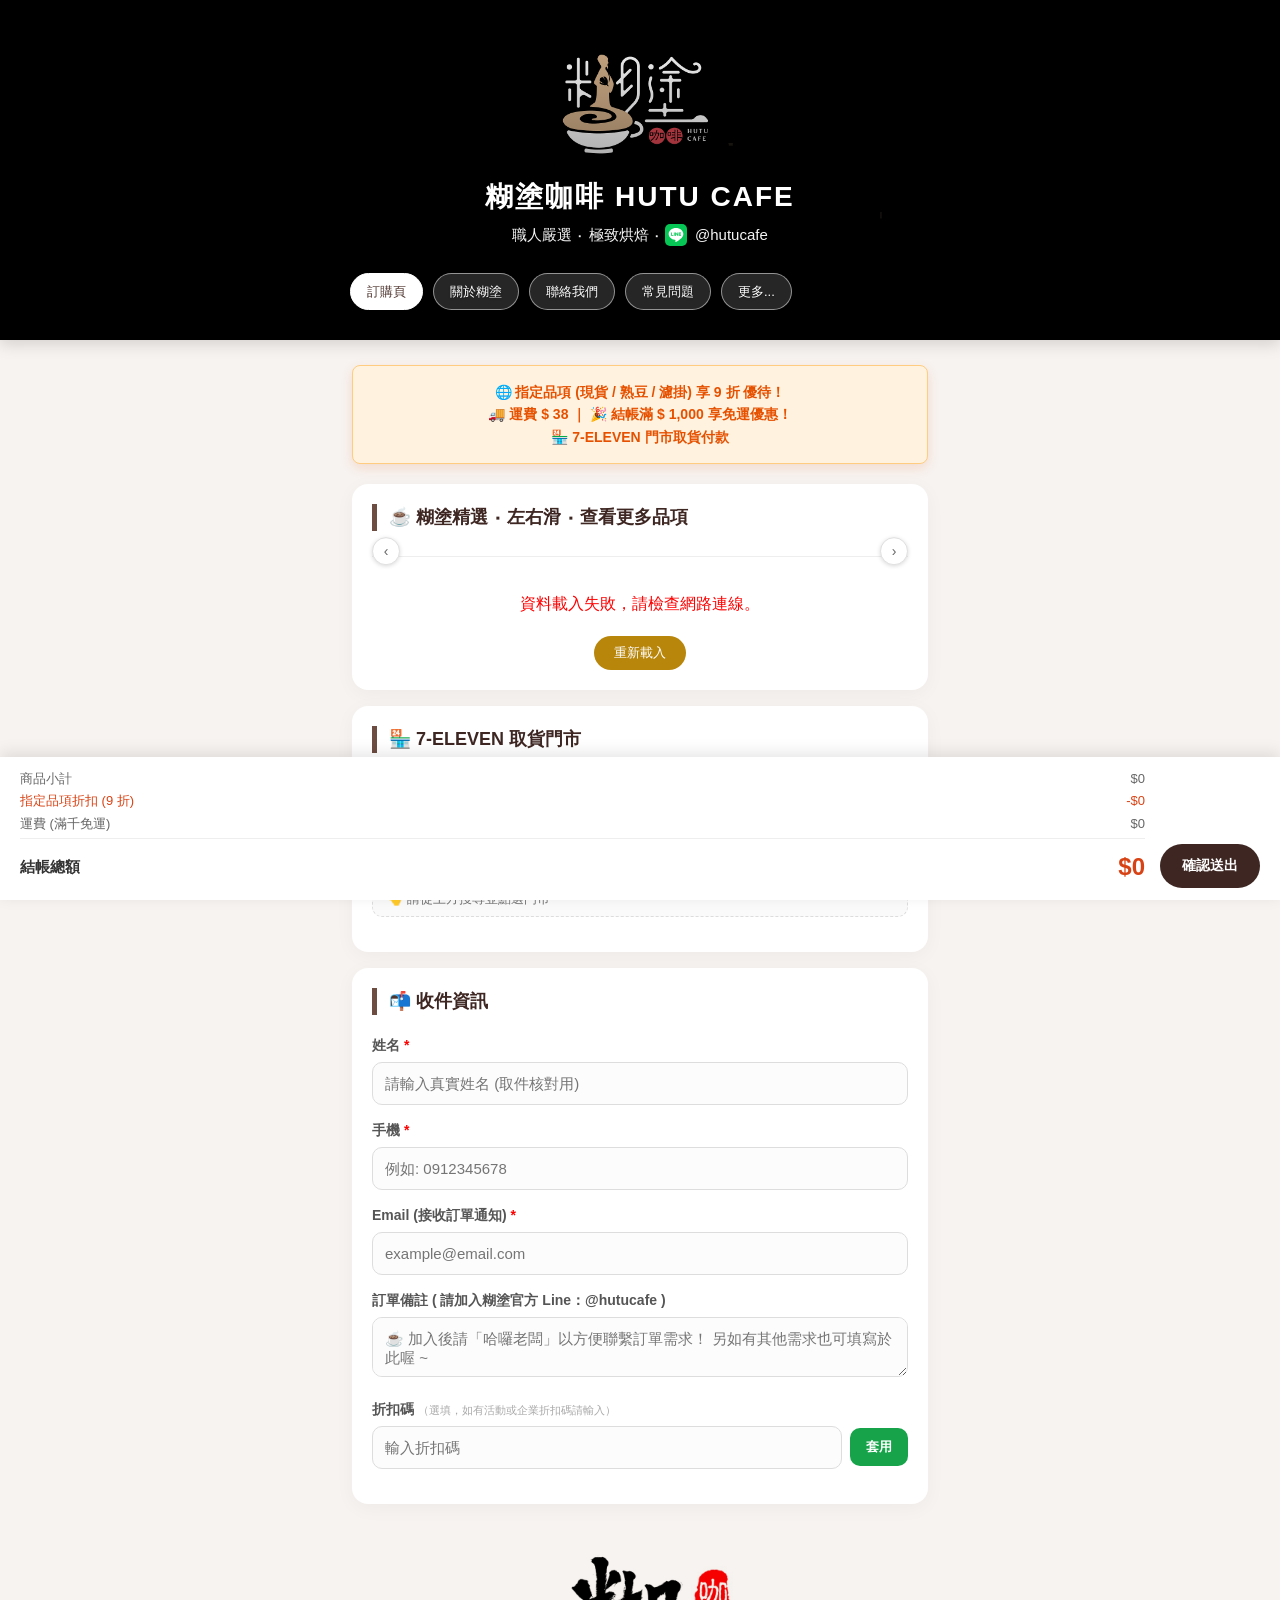
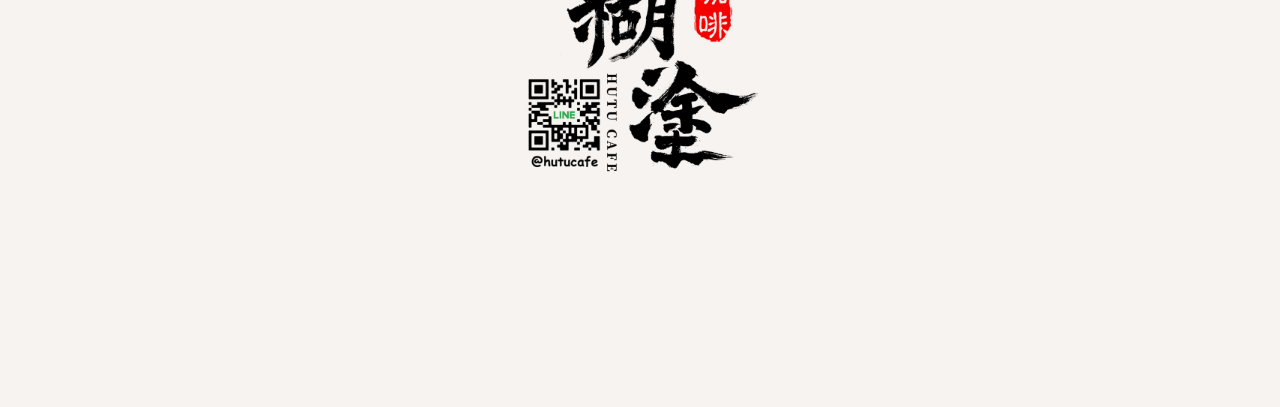
==== commit d7a751a3: "Update index.html" ====
--- a/index.html
+++ b/index.html
@@ -628,6 +628,57 @@
             shippingFee: 38
         };
 
+        function moneyNumber(value) {
+            if (typeof value === 'number') return Number.isSafeInteger(value) && value >= 0 ? value : NaN;
+            if (typeof value !== 'string') return NaN;
+            const s = value.trim().replace(/^(?:NT\$|NTD|TWD|\$)\s*/i, '');
+            if (!/^(?:\d+|\d{1,3}(?:,\d{3})+)(?:\.0+)?$/.test(s)) return NaN;
+            const n = Number(s.replace(/,/g, ''));
+            return Number.isSafeInteger(n) && n >= 0 ? n : NaN;
+        }
+        function unitPrice(p) {
+            const n = moneyNumber(p['售價']);
+            return isNaN(n) ? 0 : n;
+        }
+        function showUpdatedQuote(payload, quote) {
+            // 只換入後端已核對的商品與金額；收件資料保留，按確認才再次送出。
+            _pendingPayload = { ...payload, ...quote };
+            const body = document.getElementById('confirm-order-body');
+            body.textContent = '';
+            function addLine(text, strong = false) {
+                const el = document.createElement(strong ? 'strong' : 'div');
+                el.textContent = text; el.style.display = 'block'; el.style.marginBottom = '8px';
+                body.appendChild(el);
+            }
+            addLine('優惠或運費已更新，請確認後再送出', true);
+            [...quote.discountedItems, ...quote.nonDiscountedItems].forEach(i => addLine(`${i.rawName}（${i.pkg}）× ${i.qty}　$${i.subtotal}`));
+            addLine(`商品小計：$${quote.originalTotal}`);
+            addLine(`折扣（${quote.discountName || '優惠'}）：-$${quote.totalDiscountAmt}`);
+            addLine(`運費：${quote.shipping === 0 ? '免運費' : '$' + quote.shipping}`);
+            addLine(`結帳總額：$${quote.totalPrice}`, true);
+            document.getElementById('confirm-order-modal').classList.add('open');
+        }
+        // 同時限制取得 response 與讀取 JSON 的時間，不因 response body 卡住而超時。
+        async function fetchJsonBefore(url, options, timeoutMs) {
+            const controller = new AbortController();
+            let timer;
+            try {
+                return await Promise.race([
+                    (async () => {
+                        const response = await fetch(url, { ...options, signal: controller.signal });
+                        if (!response.ok) throw new Error('HTTP ' + response.status);
+                        return await response.json();
+                    })(),
+                    new Promise((_, reject) => {
+                        timer = setTimeout(() => {
+                            controller.abort();
+                            const error = new Error('連線逾時'); error.name = 'AbortError'; reject(error);
+                        }, timeoutMs);
+                    })
+                ]);
+            } finally { clearTimeout(timer); }
+        }
+
         function applyShopConfig() {
             document.getElementById('ui-banner-discount').textContent = SHOP_CONFIG.discountName;
             document.getElementById('ui-banner-fee').textContent = SHOP_CONFIG.shippingFee;
@@ -680,9 +731,25 @@
         // ── 🎟 折扣碼邏輯 ─────────────────────────────────────────
         let _activeCoupon = null; // { code, discountType, discountValue, displayName }
 
+        // 指定折扣品項判斷（全頁唯一版本）
+        // ⚠️ 舊版在「購物車摘要」「底部金額」「送出訂單」各寫了一份，送出時多了「浸泡」，
+        //    造成畫面上的總額跟確認視窗／實際送出的折扣不一樣。
+        //    GAS 端的 isDiscountItem_() 必須跟這裡保持一致。
+        function _isDiscountItem(p) {
+            const c = String((p && p.category) || '');
+            const n = String((p && p['熟豆品項']) || '');
+            const has = (s, list) => list.some(k => s.includes(k));
+            const inc = has(c, ['現貨', '熟豆', '濾掛']) || has(n, ['現貨', '熟豆', '濾掛', '浸泡']);
+            const exc = has(c, ['特賣', '大包裝', '生豆']) || has(n, ['特賣', '大包裝', '生豆']);
+            return inc && !exc;
+        }
+
         function _couponDiscountAmt(discountSubtotal, allTotal) {
             // 折數：只對指定品項；現金：對全部品項
             if (!_activeCoupon) return 0;
+            // 低消對兩種折扣碼都適用（舊版折數碼沒檢查，前端套用了、後端卻不認）
+            const _minOrd = _activeCoupon.minOrder || 0;
+            if (_minOrd > 0 && (allTotal || 0) < _minOrd) return 0;
             if (_activeCoupon.discountType === '金額') {
                 return Math.min(parseFloat(_activeCoupon.discountValue)||0, allTotal || discountSubtotal);
             }
@@ -702,7 +769,7 @@
             // 先計算目前購物車小計，判斷是否達低消
             let curSubtotal = 0;
             for (let uid in cart) {
-                if (cart[uid].qty > 0) curSubtotal += cart[uid].qty * parseInt(cart[uid].product['售價'] || 0);
+                if (cart[uid].qty > 0) curSubtotal += cart[uid].qty * unitPrice(cart[uid].product);
             }
             if (minOrder > 0 && curSubtotal < minOrder) {
                 // 未達低消：顯示警示，但先儲存折扣碼（等商品夠了自動套用）
@@ -771,8 +838,11 @@
         let _vipCheckPending = false;   // 載入期間曾經有人要求查詢
 
         // 統一的解除封鎖入口：解除後若期間有人要求過，立刻補查一次
+        // ⚠️ 舊版開頭有「已經解除過就直接 return」：
+        //    豆單載入超過 10 秒時，下面的保險計時器會先解除封鎖並查一次（剛好撞上最忙的時候，常失敗）；
+        //    等豆單載完、還原資料那段再要求補查時，就被這行擋掉——回頭客的 VIP 從此不會再查。
+        //    現在改成：只要有待查的要求就執行，不管之前是否解除過。
         function _releaseVipCheck() {
-            if (!_vipCheckSuppressed) return;
             _vipCheckSuppressed = false;
             if (_vipCheckPending) {
                 _vipCheckPending = false;
@@ -782,6 +852,7 @@
 
         // 保險：萬一載入流程拖很久或卡住，最多 10 秒後也要解除封鎖並補查
         setTimeout(() => {
+            if (!_vipCheckSuppressed) return; // 已經正常解除並查過了，不必重複查
             _vipCheckPending = true;   // 保險觸發時一律補查一次（欄位沒填齊的話 _checkVip 自己會擋掉）
             _releaseVipCheck();
         }, 10000);
@@ -812,7 +883,7 @@
         let _vipCheckTimer = null;
         let _vipCheckSeq = 0; // 避免使用者持續輸入時，舊的回應蓋掉新的結果
 
-        function _checkVip() {
+        function _checkVip(attempt = 0) {
             // 載入期間先不送出（避免與豆單載入在 GAS 互相排隊），
             // 但要「記下來」，載入完成時會自動補查——不能默默丟掉。
             if (_vipCheckSuppressed) { _vipCheckPending = true; return; }
@@ -849,6 +920,13 @@
                         //    並且「保留原本狀態」而不是強制清成非VIP，同時留下紀錄方便追查。
                         if (seq !== _vipCheckSeq) return;
                         console.warn('[糊塗VIP] 查詢失敗，維持原本折扣狀態不變（' + err.message + '）');
+                        // 回頭客的姓名電話是自動帶入的，不會再有輸入事件觸發查詢，
+                        // 所以失敗後自己再試（最多再試 2 次，間隔拉長）；期間客人若改了姓名電話，就以新的查詢為準。
+                        if (attempt < 2) {
+                            setTimeout(() => {
+                                if (seq === _vipCheckSeq) _checkVip(attempt + 1);
+                            }, attempt === 0 ? 5000 : 15000);
+                        }
                     });
             }, 400);
         }
@@ -1168,7 +1246,11 @@
             }
         }
 
-        async function fetchAndUpdate(showLoading) {
+        let _productsRequestId = 0;
+        let _mustRefreshProducts = false;
+
+        async function fetchAndUpdate(showLoading, forceFresh = false) {
+            const requestId = ++_productsRequestId;
             if (showLoading) {
                 document.getElementById('product-list').innerHTML = `
                     <div class="loader-container">
@@ -1177,14 +1259,19 @@
                     </div>`;
             }
             try {
-                const responseData = await fetchWithRetry(GAS_URL, 1, 400, 25000, 28000);
+                const responseData = await fetchWithRetry(GAS_URL + (forceFresh ? '?refresh=1' : ''), 1, 400, 25000, 28000);
+                if (requestId !== _productsRequestId) return false;
+                if (!responseData || !responseData.products || typeof responseData.products !== 'object') throw new Error('豆單回應不完整');
                 if (responseData.cache_version) {
                     localStorage.setItem(CACHE_VERSION_KEY, responseData.cache_version);
                 }
                 localStorage.setItem(CACHE_KEY, JSON.stringify({ data: responseData, timestamp: Date.now() }));
                 renderFromData(responseData);
+                if (forceFresh) _mustRefreshProducts = false;
+                return true;
             } catch (e) {
                 console.error('載入豆單失敗:', e);
+                if (requestId !== _productsRequestId) return false;
                 if (showLoading) {
                     document.getElementById('product-list').innerHTML =
                         '<p style="text-align:center; color:red; padding:20px;">資料載入失敗，請檢查網路連線。</p>' +
@@ -1193,32 +1280,55 @@
             }
         }
 
+        // 使用分類＋品名＋包裝辨認同一品項，排序變動不會把數量套到別支豆。
+        const _productUidMap = new Map();
+        let _nextProductUid = 1;
+        function productKey(p) {
+            return JSON.stringify([p.category || '', String(p['熟豆品項'] || ''), String(p['包裝'] == null ? '' : p['包裝'])]);
+        }
         function renderFromData(data) {
+            const oldSelections = new Map();
+            Object.values(cart).forEach(c => {
+                if (c.qty > 0) oldSelections.set(productKey(c.product), c);
+            });
             allProductsData = data.products || data;
             allTabNotes = data.tabNotes || {};
-            let idCounter = 1;
+            const nextCart = {};
+            let selectionChanged = false;
             for (let tab in allProductsData) {
                 allProductsData[tab].forEach(p => {
-                    p.uid = 'p_' + idCounter++;
                     p.category = tab;
-                    if (!cart[p.uid]) {
-                        cart[p.uid] = { product: p, qty: 0 };
-                    } else {
-                        cart[p.uid].product = p;
-                        const refreshedStock = parseInt(p['庫存']);
-                        if (refreshedStock === 0 && cart[p.uid].qty > 0) {
-                            cart[p.uid].qty = 0;
-                        }
-                    }
+                    const key = productKey(p);
+                    if (!_productUidMap.has(key)) _productUidMap.set(key, 'p_' + _nextProductUid++);
+                    p.uid = _productUidMap.get(key);
+                    const previous = oldSelections.get(key);
+                    let qty = previous ? previous.qty : 0;
+                    if (!Number.isSafeInteger(moneyNumber(p['售價']))) qty = 0;
+                    const rawStock = String(p['庫存'] == null ? '' : p['庫存']).trim();
+                    const stock = Number(rawStock);
+                    const limit = parseInt(p['限購']);
+                    // 不足的品項歸零，讓客戶主動重新選數量，不自動代客減量下單。
+                    if (rawStock !== '' && (!Number.isSafeInteger(stock) || stock < qty || stock < 0)) qty = 0;
+                    if (!isNaN(limit) && limit > 0 && qty > limit) qty = 0;
+                    if (previous && (qty !== previous.qty || String(previous.product['售價']) !== String(p['售價']))) selectionChanged = true;
+                    oldSelections.delete(key);
+                    nextCart[p.uid] = { product: p, qty: qty };
                 });
             }
+            if (oldSelections.size) selectionChanged = true;
+            cart = nextCart; // 已下架品項不會殘留
             const tabs = Object.keys(allProductsData);
-            if (tabs.length > 0) {
-                if (!currentTab || !allProductsData[currentTab]) {
-                    currentTab = tabs[0];
-                }
-                renderTabs(tabs);
-                renderProducts(currentTab);
+            if (!currentTab || !allProductsData[currentTab]) currentTab = tabs[0] || '';
+            renderTabs(tabs);
+            renderProducts(currentTab);
+            calculateTotal();
+            if (!_isSubmitting && _pendingPayload) {
+                _pendingPayload = null;
+                closeConfirmModal();
+                selectionChanged = true;
+            }
+            if (selectionChanged && !_isSubmitting) {
+                alert('豆單已更新，商品、庫存或價格有異動。請重新確認購物車後再送出訂單。');
             }
         }
 
@@ -1361,9 +1471,9 @@
 
                 const roast = p['烘焙度'] || '';
                 const pkg = p['包裝'] || '';
-                const price = parseInt(p['售價'] || 0);
+                const price = unitPrice(p);
                 const parsedStock = parseInt(p['庫存']);
-                const isOutOfStock = parsedStock === 0;
+                const isOutOfStock = parsedStock === 0 || !Number.isSafeInteger(moneyNumber(p['售價']));
                 // 多規格：全部規格都售完才套用售完樣式；單規格直接用 isOutOfStock
                 const isAllOutOfStock = isMulti
                     ? variants.every(v => parseInt(v['庫存']) === 0)
@@ -1479,7 +1589,7 @@
             const name = p['熟豆品項'] || '';
             const roast = p['烘焙度'] || '';
             const pkg = p['包裝'] || '';
-            const price = parseInt(p['售價'] || 0);
+            const price = unitPrice(p);
             const imgUrl = p['產品圖'] || '';
 
             // 找同名的所有規格
@@ -1673,11 +1783,8 @@
             items.forEach(c => {
                 const rawName = (c.product['熟豆品項'] || '').toLowerCase();
                 const category = (c.product.category || '').toLowerCase();
-                let isDiscount = category.includes('現貨') || category.includes('熟豆') || category.includes('濾掛') ||
-                                 rawName.includes('現貨') || rawName.includes('熟豆') || rawName.includes('濾掛');
-                if (category.includes('特賣') || category.includes('大包裝') || category.includes('生豆') ||
-                    rawName.includes('特賣') || rawName.includes('大包裝') || rawName.includes('生豆')) isDiscount = false;
-                const price = parseInt(c.product['售價'] || 0);
+                const isDiscount = _isDiscountItem(c.product);
+                const price = unitPrice(c.product);
                 const subtotal = c.qty * price;
                 originalTotal += subtotal;
                 if (isDiscount) discountSubtotal += subtotal;
@@ -1759,6 +1866,7 @@
 
         function setQtyDirect(uid, rawVal) {
             const p = cart[uid].product;
+            if (!Number.isSafeInteger(moneyNumber(p['售價']))) return alert('商品價格暫時無法確認，請更新豆單或聯繫老闆。');
             const parsedStock = parseInt(p['庫存']);
             const maxStock = isNaN(parsedStock) ? 9999 : parsedStock;
             const parsedLimit = parseInt(p['限購']);
@@ -1794,6 +1902,7 @@
 
         function updateQty(uid, change) {
             const p = cart[uid].product;
+            if (!Number.isSafeInteger(moneyNumber(p['售價']))) return alert('商品價格暫時無法確認，請更新豆單或聯繫老闆。');
             const parsedStock = parseInt(p['庫存']);
             const maxStock = isNaN(parsedStock) ? 9999 : parsedStock;
             const parsedLimit = parseInt(p['限購']);
@@ -1842,21 +1951,13 @@
                 let qty = cart[uid].qty;
                 if (qty > 0) {
                     let p = cart[uid].product;
-                    let price = parseInt(p['售價'] || 0);
+                    let price = unitPrice(p);
                     let subtotal = qty * price;
                     originalTotal += subtotal;
                     totalItems += qty;
                     let rawName = (p['熟豆品項'] || '').toLowerCase();
                     let category = (p.category || '').toLowerCase();
-                    let isDiscount = false;
-                    if (category.includes('現貨') || category.includes('熟豆') || category.includes('濾掛') ||
-                        rawName.includes('現貨') || rawName.includes('熟豆') || rawName.includes('濾掛')) {
-                        isDiscount = true;
-                    }
-                    if (category.includes('特賣') || category.includes('大包裝') || category.includes('生豆') ||
-                        rawName.includes('特賣') || rawName.includes('大包裝') || rawName.includes('生豆')) {
-                        isDiscount = false;
-                    }
+                    const isDiscount = _isDiscountItem(p);
                     if (isDiscount) discountSubtotal += subtotal;
                 }
             }
@@ -2289,6 +2390,14 @@
 
         async function submitOrder() {
             if (_isSubmitting) return;
+            if (_mustRefreshProducts) {
+                _isSubmitting = true;
+                let refreshed = false;
+                try { refreshed = await fetchAndUpdate(false, true); }
+                finally { _isSubmitting = false; }
+                alert(refreshed ? '豆單已更新，請重新選擇並確認商品後再送出。' : '最新豆單尚未載入，請檢查網路後再試；本次不會送出訂單。');
+                return;
+            }
             if (currentFinalTotal === 0) return alert("請至少選擇一樣商品！");
             const storeId = document.getElementById('selected-store-id').value;
             const storeInfo = document.getElementById('store-info').value;
@@ -2315,11 +2424,10 @@
             for (let uid in cart) {
                 let qty = cart[uid].qty;
                 if (qty > 0) {
-                    let p = cart[uid].product; let price = parseInt(p['售價'] || 0); let subtotal = qty * price;
+                    let p = cart[uid].product; let price = unitPrice(p); let subtotal = qty * price;
                     let rawName = (p['熟豆品項'] || ''); let category = p.category || '';
                     let displayName = `${category} - ${rawName}`; let isDiscount = false;
-                    if (category.includes('現貨') || category.includes('熟豆') || category.includes('濾掛') || rawName.includes('現貨') || rawName.includes('熟豆') || rawName.includes('濾掛') || rawName.includes('浸泡')) { isDiscount = true; }
-                    if (category.includes('特賣') || category.includes('大包裝') || category.includes('生豆') || rawName.includes('特賣') || rawName.includes('大包裝') || rawName.includes('生豆')) { isDiscount = false; }
+                    isDiscount = _isDiscountItem(p);
                     let itemObj = { name: displayName, rawName: rawName, category: category, pkg: p['包裝'], price: price, qty: qty, subtotal: subtotal };
                     let itemLine = `  • ${displayName} (${p['包裝']}) x ${qty}\n`;
                     if (isDiscount) { discountedText += itemLine; discountedOrderItems.push(itemObj); discountSubtotal += subtotal; } else { nonDiscountedText += itemLine; nonDiscountedOrderItems.push(itemObj); }
@@ -2329,6 +2437,7 @@
             const activeDiscountName = _getActiveDiscountName();
             const rateDiscountAmt = Math.ceil(Math.round(discountSubtotal * (1 - activeRate) * 1e10) / 1e10);
             let totalDiscountAmt = rateDiscountAmt;
+            let couponApplied = false; // 折扣碼是否真的有讓金額變少（沒用到就不送出，也不顯示它的名字）
             if (_activeCoupon) {
                 if (_activeCoupon.discountType === '金額') {
                     // 現金折抵：指定品項折數後 + 非指定品項，再扣現金（低消檢查）
@@ -2337,27 +2446,25 @@
                         const afterRate = Math.max(0, originalTotal - rateDiscountAmt);
                         const cashAmt = Math.min(parseFloat(_activeCoupon.discountValue)||0, afterRate);
                         totalDiscountAmt = rateDiscountAmt + cashAmt;
+                        couponApplied = cashAmt > 0;
                     }
                 } else {
                     // 折數擇優：只對指定品項（discountSubtotal）
                     const cpAmt = _couponDiscountAmt(discountSubtotal, originalTotal);
-                    if (cpAmt > rateDiscountAmt) totalDiscountAmt = cpAmt;
+                    if (cpAmt > rateDiscountAmt) { totalDiscountAmt = cpAmt; couponApplied = true; }
                 }
             }
 
             // 組合 payload 存起來
             _pendingPayload = { submitToken: _submitToken, name: name, phone: "'" + phone, email: email, storeName: storeName, storeId: storeId, storeAddress: storeAddr, notes: notes, discountedItems: discountedOrderItems, nonDiscountedItems: nonDiscountedOrderItems, totalDiscountAmt: totalDiscountAmt, originalTotal: originalTotal, shipping: shippingAmt, totalPrice: currentFinalTotal, discountName: (() => {
-                    if (_activeCoupon) {
-                        if (_activeCoupon.discountType === '折數') {
-                            const cpAmt = _couponDiscountAmt(discountSubtotal, originalTotal);
-                            return cpAmt > rateDiscountAmt ? _activeCoupon.displayName : activeDiscountName;
-                        } else {
-                            // 現金折抵：顯示折數名稱 + 折扣碼名稱
-                            return activeDiscountName + (_activeCoupon ? ' + ' + _activeCoupon.displayName : '');
-                        }
+                    if (_activeCoupon && couponApplied) {
+                        // 折數碼勝出 → 折扣碼名稱；現金折抵 → 折數名稱 + 折扣碼名稱
+                        return _activeCoupon.discountType === '折數'
+                            ? _activeCoupon.displayName
+                            : activeDiscountName + ' + ' + _activeCoupon.displayName;
                     }
                     return activeDiscountName;
-                })(), globalDiscountRate: SHOP_CONFIG.discountRate, couponCode: _activeCoupon ? _activeCoupon.code : '' };
+                })(), globalDiscountRate: SHOP_CONFIG.discountRate, couponCode: (_activeCoupon && couponApplied) ? _activeCoupon.code : '' };
 
             // 顯示確認摘要
             const allItems = [...discountedOrderItems, ...nonDiscountedOrderItems];
@@ -2381,15 +2488,7 @@
                 confirmHtml += nonDiscountedOrderItems.map(renderConfirmItem).join('');
             }
             if (totalDiscountAmt > 0) {
-                const confirmDiscName = (() => {
-                    if (_activeCoupon) {
-                        if (_activeCoupon.discountType === '折數') {
-                            return _couponDiscountAmt(discountSubtotal, originalTotal) > rateDiscountAmt ? _activeCoupon.displayName : activeDiscountName;
-                        }
-                        return activeDiscountName + ' + ' + _activeCoupon.displayName;
-                    }
-                    return activeDiscountName;
-                })();
+                const confirmDiscName = _pendingPayload.discountName;
                 confirmHtml += `<div class="confirm-item-row" style="color:#c62828;">
                     <span>折扣（${confirmDiscName}）</span><span>-$${totalDiscountAmt}</span>
                 </div>`;
@@ -2457,28 +2556,31 @@
                 //    註：checkOrder 只在 POST 超過 5 秒沒回應時才啟動，
                 //    正常情況完全不會多發請求。
 
+                let backendRejection = null;
+                let orderRequestFinished = false;
                 let backendError = null;   // 後端明確回報的錯誤（例如庫存不足）
                 let verifyStarted = false;
+                // 🩺 連線診斷：記錄 POST 與查證各自發生了什麼，失敗時顯示在提示裡（客人截圖就能判斷原因）
+                const _diag = { post: '等待中', chkTotal: 0, chkOk: 0, chkLastState: '-', chkLastErr: '-' };
+                const _sec = () => ((Date.now() - _orderWallStart) / 1000).toFixed(1) + 's';
 
                 const postPromise = (async () => {
-                    const controller = new AbortController();
-                    const timeoutId = setTimeout(() => controller.abort(), 25000); // 放寬：中斷不會取消伺服器執行，砍掉重來只會更慢
                     try {
-                        const response = await fetch(GAS_URL, {
-                            method: 'POST',
-                            headers: { 'Content-Type': 'text/plain;charset=utf-8' },
-                            body: JSON.stringify(payload),
-                            signal: controller.signal
-                        });
-                        clearTimeout(timeoutId);
-                        if (!response.ok) throw new Error('HTTP ' + response.status);
-                        const json = await response.json();
+                        const json = await fetchJsonBefore(GAS_URL, {
+                            method: 'POST', headers: { 'Content-Type': 'text/plain;charset=utf-8' },
+                            body: JSON.stringify(payload)
+                        }, 25000);
+                        if (orderRequestFinished) throw new Error('VERIFY_CANCELLED');
+                        if (json && json.result === 'pending') throw new Error('ORDER_PENDING');
+                        _diag.post = (json && json.result) + '@' + _sec();
                         if (json && json.result === 'success') return json;
                         // 後端明確說失敗 → 記下來，這種情況不該再等查證
+                        backendRejection = json;
                         backendError = (json && json.error) || '未知錯誤';
-                        throw new Error('BACKEND_ERROR');
+                        // 明確拒絕也是已確認的結果；直接結束 Promise.any，不等查證逾時。
+                        return { result: 'error', error: backendError };
                     } catch (err) {
-                        clearTimeout(timeoutId);
+                        _diag.post = (err.name === 'AbortError' ? '逾時中斷' : err.message) + '@' + _sec();
                         if (err.message !== 'BACKEND_ERROR') {
                             console.warn('[糊塗訂單] POST 未取得正常回應（' + err.message + '），改由查證確認');
                         }
@@ -2492,36 +2594,65 @@
                     //    6 輪 × 最多 9 秒疊上去就變成 80 秒。這裡改成看實際經過的時間，
                     //    不管查了幾輪，超過上限就停。
                     const VERIFY_DEADLINE_MS = 30000; // 單次查證放寬到15秒，總上限需相應放大
+                    // 伺服器回報「已收到、排隊或處理中」時放寬上限：
+                    // 後端等鎖最多 30 秒 + 寫入數秒，只等 30 秒會把「還在排隊」誤判成失敗。
+                    const VERIFY_DEADLINE_ACK_MS = 75000;
+                    let deadline = VERIFY_DEADLINE_MS;
+                    let serverAcked = false;
                     const startedAt = Date.now();
                     await new Promise(r => setTimeout(r, 4000)); // 先讓 POST 有機會正常回來
 
                     let round = 0;
-                    while (Date.now() - startedAt < VERIFY_DEADLINE_MS) {
+                    while (Date.now() - startedAt < deadline) {
+                        if (orderRequestFinished) throw new Error('VERIFY_CANCELLED');
                         if (backendError) throw new Error('BACKEND_ERROR');
                         round++;
+                        _diag.chkTotal = round;
                         if (!verifyStarted) {
                             verifyStarted = true;
                             btn.textContent = "訂單確認中，請稍候...";
                         }
                         try {
                             // 每次查詢自己也要有短上限，否則單次就能吃掉整個預算
-                            const j = await fetchWithRetry(
+                            const remaining = deadline - (Date.now() - startedAt);
+                            if (remaining <= 0) throw new Error('VERIFY_TIMEOUT');
+                            const j = await fetchJsonBefore(
                                 GAS_URL + '?action=checkOrder&token=' + encodeURIComponent(payload.submitToken),
-                                0, 0, 15000, 15000
+                                { cache: 'no-store' }, Math.min(15000, remaining)
                             );
+                            if (orderRequestFinished) throw new Error('VERIFY_CANCELLED');
+                            _diag.chkOk++; _diag.chkLastState = (j && (j.state || (j.done ? 'done' : 'no'))) || '?';
                             if (j && j.done) {
                                 console.log('[糊塗訂單] 查證確認訂單已寫入（第' + round + '輪，共 ' +
                                             (Date.now() - startedAt) + 'ms）');
-                                return { result: 'success' };
+                                return { ...j, result: 'success' };
                             }
-                            console.log(`[糊塗訂單] 查證第${round}輪：後端回報尚未寫入`);
+                            // 後端已明確判定不成立（POST 回應遺失時靠這裡得知結果）
+                            if (j && (j.state === 'rejected' || j.state === 'failed')) {
+                                if (!backendError) {
+                                    backendRejection = j.state === 'rejected'
+                                        ? { code: j.code || 'ORDER_ITEMS_CHANGED', issues: j.issues || [], quote: j.quote }
+                                        : null;
+                                    backendError = j.error || '訂單未能完成';
+                                }
+                                return { result: 'error', error: backendError };
+                            }
+                            if (j && j.state === 'processing') {
+                                serverAcked = true;
+                                deadline = VERIFY_DEADLINE_ACK_MS;
+                            }
+                            console.log(`[糊塗訂單] 查證第${round}輪：後端回報${serverAcked ? '已收到、處理中' : '尚未收到'}`);
                         } catch (e) {
+                            if (orderRequestFinished) throw e;
+                            _diag.chkLastErr = (e && e.name === 'AbortError') ? '逾時' : (e && e.message) || '?';
                             console.warn(`[糊塗訂單] 查證第${round}輪查詢失敗（${e.message}），非訂單失敗`);
                         }
-                        btn.textContent = `訂單確認中 (${round})，請勿關閉頁面...`;
+                        btn.textContent = serverAcked
+                            ? `訂單處理中 (${round})，下單人數較多，請勿關閉頁面...`
+                            : `訂單確認中 (${round})，請勿關閉頁面...`;
                         // 還有預算才等下一輪，避免最後白等一段
-                        if (Date.now() - startedAt + 2500 >= VERIFY_DEADLINE_MS) break;
-                        await new Promise(r => setTimeout(r, 2500));
+                        if (Date.now() - startedAt + 2500 >= deadline) break;
+                        await new Promise(r => setTimeout(r, Math.min(2500, deadline - (Date.now() - startedAt))));
                     }
                     throw new Error('VERIFY_TIMEOUT');
                 })();
@@ -2533,21 +2664,61 @@
                     result = null;
                 }
 
+                orderRequestFinished = true;
                 if (backendError) {
-                    alert("資料庫寫入失敗！錯誤訊息：\n" + backendError);
+                    if (backendRejection && backendRejection.code === 'ORDER_TOTAL_CHANGED' && backendRejection.quote) {
+                        alert(backendError);
+                        showUpdatedQuote(payload, backendRejection.quote);
+                    } else if (backendRejection && backendRejection.code === 'ORDER_ITEMS_CHANGED') {
+                        _pendingPayload = null;
+                        _mustRefreshProducts = true;
+                        // 先清掉被拒絕品項；若重新載入失敗，也不會直接重送舊品項。
+                        const issues = backendRejection.issues || [];
+                        Object.values(cart).forEach(c => {
+                            if (issues.some(i => i.category === c.product.category && i.rawName === c.product['熟豆品項'] && String(i.pkg) === String(c.product['包裝'] == null ? '' : c.product['包裝']))) c.qty = 0;
+                        });
+                        renderProducts(currentTab);
+                        calculateTotal();
+                        // 先告知訂單未成立，避免客戶為了等豆單更新而延遲收到結果。
+                        btn.textContent = '正在更新豆單...';
+                        alert(backendError + '\n\n關閉提示後將更新豆單，仍可購買的品項會保留，請重新選擇後再送出。');
+                        const refreshed = await fetchAndUpdate(false, true);
+                        if (!refreshed) alert('最新豆單載入失敗，請檢查網路後再試。本次訂單尚未成立。');
+                    } else if (backendRejection && backendRejection.code === 'COUPON_INVALID') {
+                        // 折扣碼在送出前一刻失效（例如在別的裝置剛用掉、剛好過期）→ 移除後讓客人看新金額再送
+                        _pendingPayload = null;
+                        _activeCoupon = null;
+                        const cpStatusEl = document.getElementById('coupon-status');
+                        if (cpStatusEl) {
+                            cpStatusEl.textContent = '⚠️ 折扣碼已失效，已自動移除';
+                            cpStatusEl.style.color = '#b45309';
+                            cpStatusEl.style.display = 'block';
+                        }
+                        calculateTotal();
+                        alert(backendError + '\n\n折扣碼已移除，請確認新的金額後再送出。');
+                    } else {
+                        alert("訂單未能完成，錯誤訊息：\n" + backendError);
+                    }
                     btn.disabled = false; btn.textContent = "確認送出"; _isSubmitting = false;
                     return;
                 }
 
                 if (!result) {
                     // 兩條路都無法確認 → 誠實告知，不要讓客人以為下單成功
+                    const _ua = navigator.userAgent || '';
+                    const _app = /Line\//i.test(_ua) ? 'LINE' : /FBAN|FBAV/i.test(_ua) ? 'FB' : /Instagram/i.test(_ua) ? 'IG' : 'Browser';
+                    const _os = /iPhone|iPad/i.test(_ua) ? 'iOS' : /Android/i.test(_ua) ? 'Android' : 'PC';
+                    const _diagCode = `P=${_diag.post} C=${_diag.chkOk}/${_diag.chkTotal}(${_diag.chkLastState}|${_diag.chkLastErr}) T=${_sec()} ${_app}-${_os}`;
+                    console.warn('[糊塗訂單診斷] ' + _diagCode);
+                    try { localStorage.setItem('_lastOrderDiag', JSON.stringify({ at: new Date().toISOString(), token: payload.submitToken, code: _diagCode })); } catch (e) {}
                     alert(
-                        "⚠️ 訂單送出失敗\n\n" +
+                        "⚠️ 訂單狀態尚待確認\n\n" +
                         "系統未能確認您的訂單已建立，請「不要」重複送出。\n\n" +
                         "請稍等 1 分鐘後，到「訂單查詢」用手機號碼確認：\n" +
                         "• 若查得到訂單 → 已成功，無需再送出\n" +
                         "• 若查不到 → 請重新送出，或直接聯繫我們\n\n" +
-                        "造成不便非常抱歉 🙇"
+                        "造成不便非常抱歉 🙇\n\n" +
+                        "（若需聯繫我們，請附上此畫面截圖）\n診斷碼：" + _diagCode
                     );
                     btn.disabled = false; btn.textContent = "確認送出"; _isSubmitting = false;
                     return;
@@ -2576,8 +2747,28 @@
                         favs = favs.sort((a,b) => b.count - a.count).slice(0, 3);
                         localStorage.setItem(favKey, JSON.stringify(favs));
                     } catch(e) {}
-                    const shippingStr2 = payload.shipping === 0 ? '免運費' : `$${payload.shipping}`;
-                    let successMsg = `------------------------------\n【訂購人姓名】${payload.name}\n【購買明細】\n${alertItemsText}------------------------------\n【運費】${shippingStr2}\n【結帳總額】$${payload.totalPrice}\n\n※ 訂單明細將寄送至您的 Email（約 1 分鐘內）。\n感謝您的支持，糊塗咖啡會盡快為您安排出貨！☕\n也請記得加入糊塗咖啡官方Line，並哈囉老闆喔！🎉`;
+                    const receipt = result;
+                    const completeReceipt = Number.isFinite(receipt.totalPrice) && Number.isFinite(receipt.shipping);
+                    let successMsg;
+                    if (!completeReceipt) {
+                        successMsg = '您的訂單已成立。這筆較早的訂單未提供完整確認金額，請至「訂單查詢」查看正式明細，請勿重複下單。';
+                    } else {
+                        const lines = items => (items || []).map(i => `  • ${i.name} (${i.pkg}) x ${i.qty}
+`).join('');
+                        const actualItems = lines(receipt.discountedItems) + lines(receipt.nonDiscountedItems);
+                        const shippingStr2 = receipt.shipping === 0 ? '免運費' : `$${receipt.shipping}`;
+                        successMsg = `------------------------------
+【訂購人姓名】${receipt.name || payload.name}
+【購買明細】
+${actualItems}【折扣】${receipt.discountName || '優惠'} -$${receipt.totalDiscountAmt}
+------------------------------
+【運費】${shippingStr2}
+【結帳總額】$${receipt.totalPrice}
+
+※ 訂單明細將寄送至您的 Email。
+感謝您的支持，糊塗咖啡會盡快為您安排出貨！☕
+也請記得加入糊塗咖啡官方Line，並哈囉老闆喔！🎉`;
+                    }
                     document.getElementById('modal-msg').textContent = successMsg;
                     document.getElementById('success-modal').style.display = 'flex';
                 } else {
